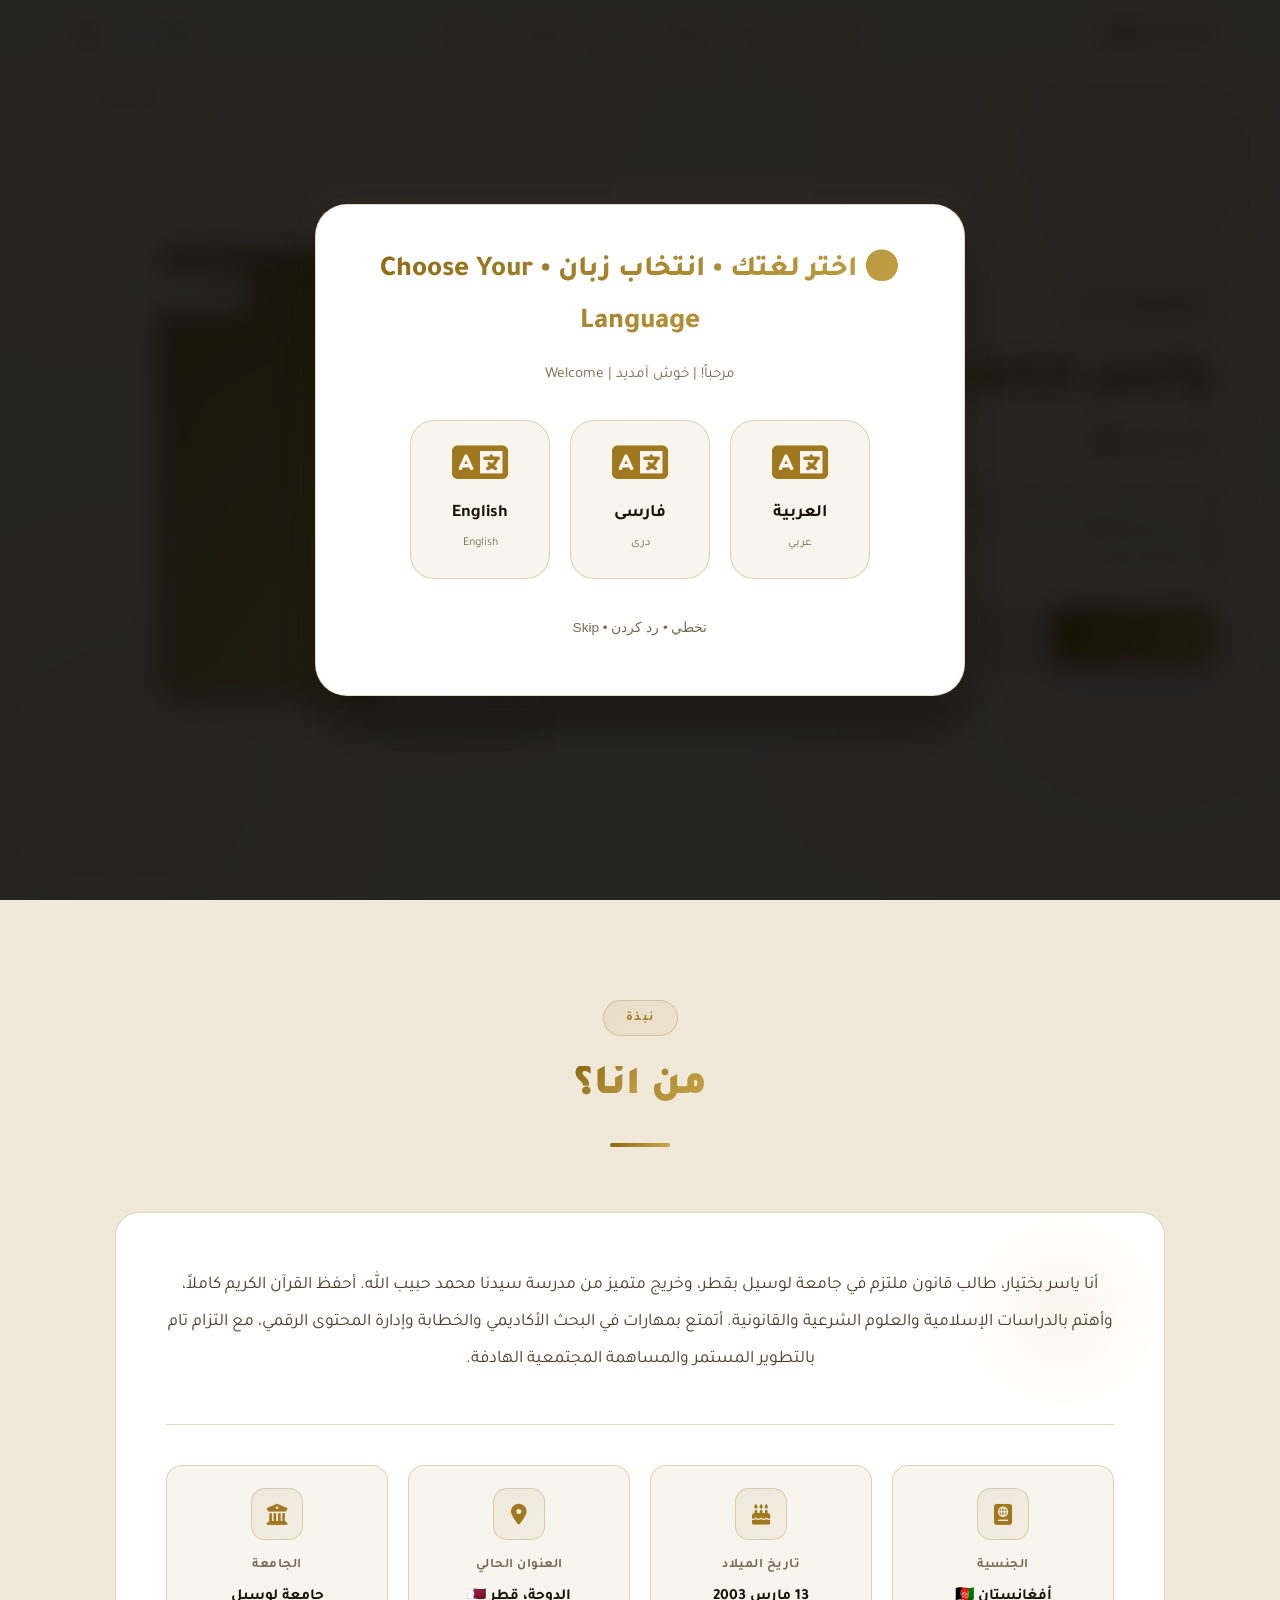
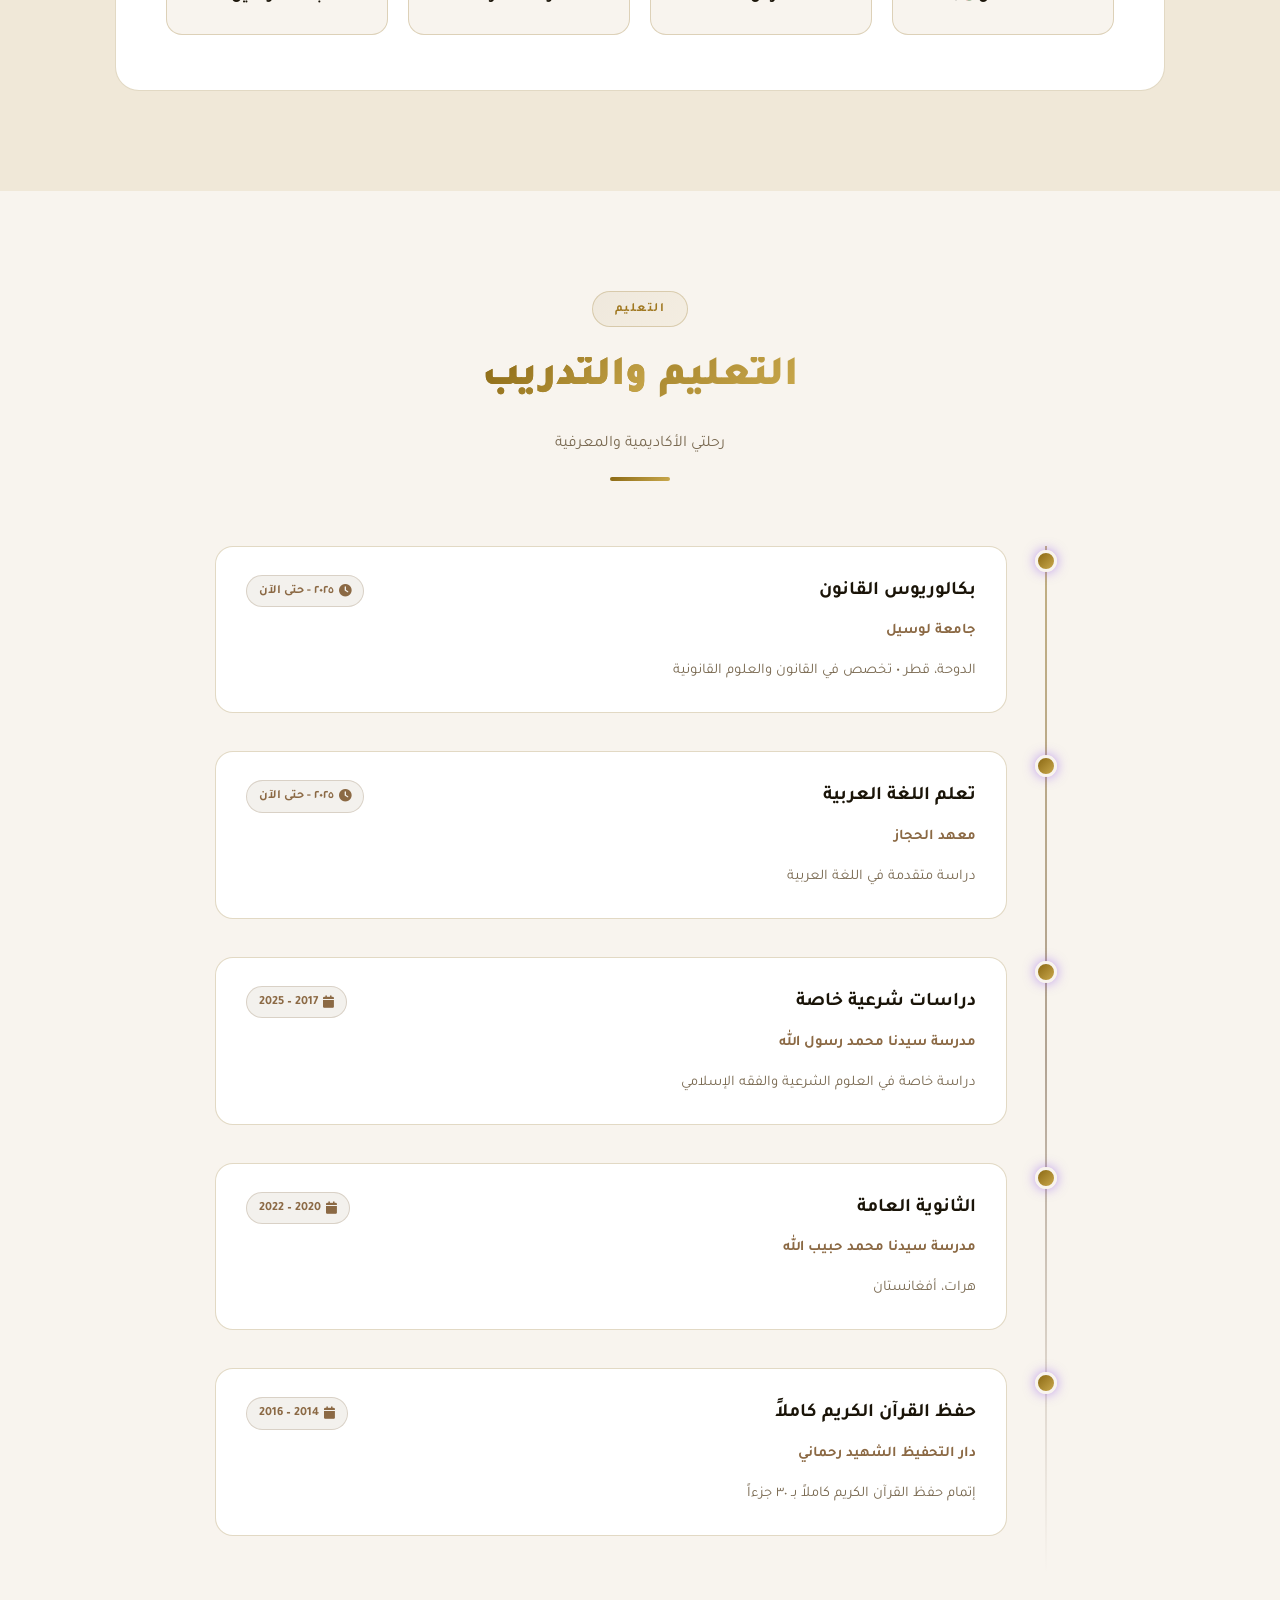
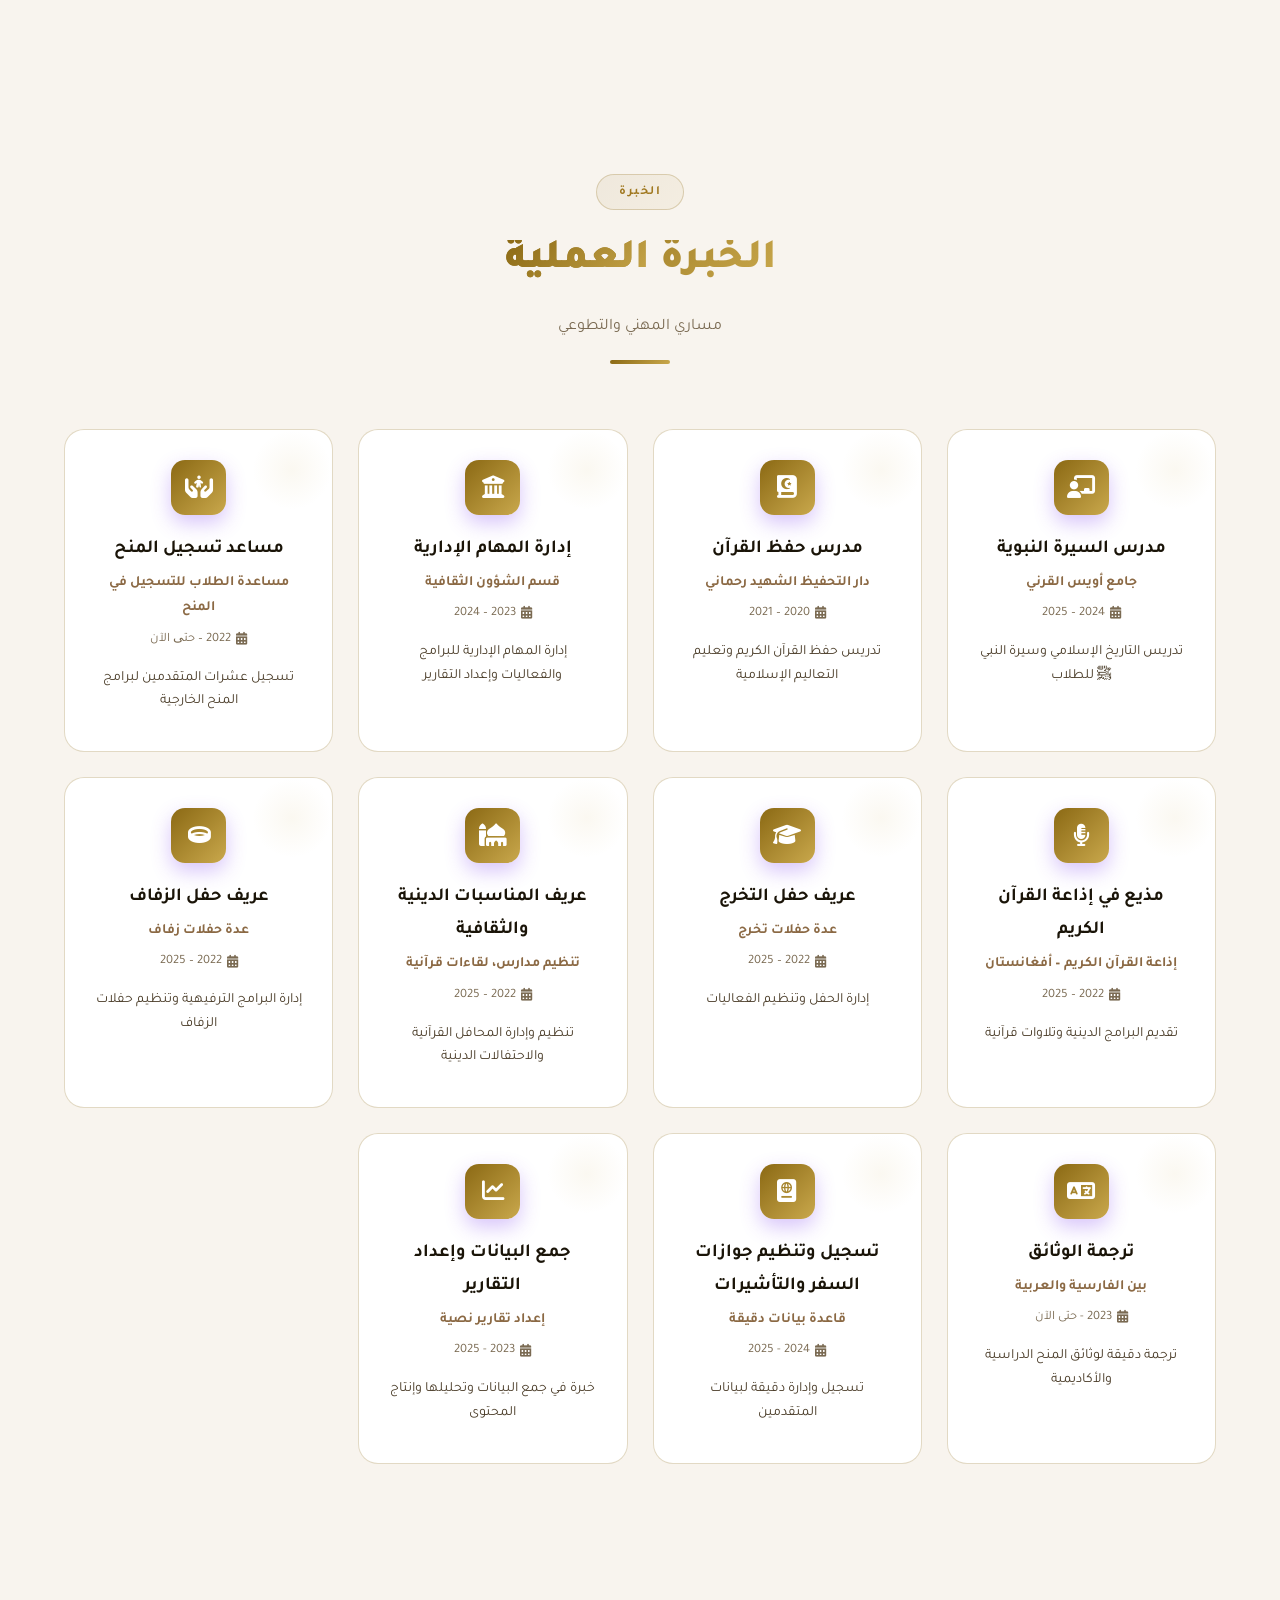
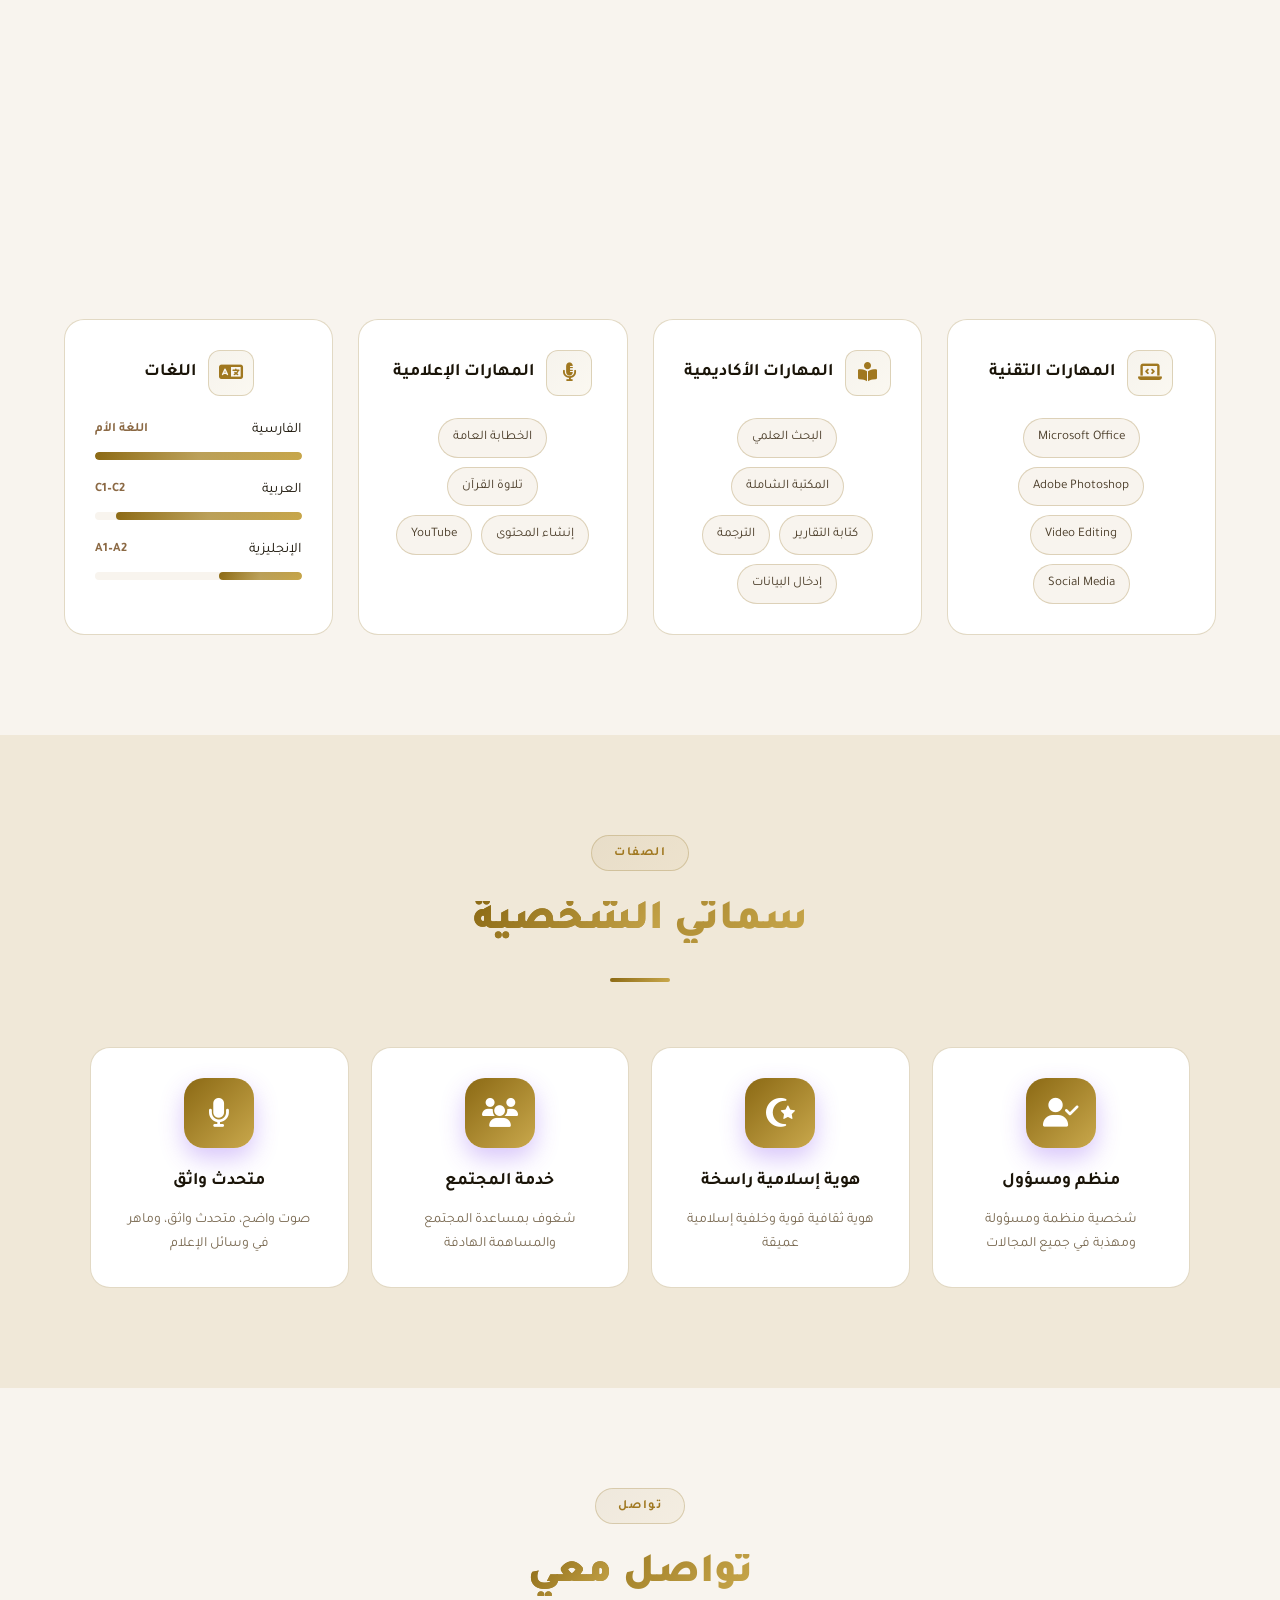
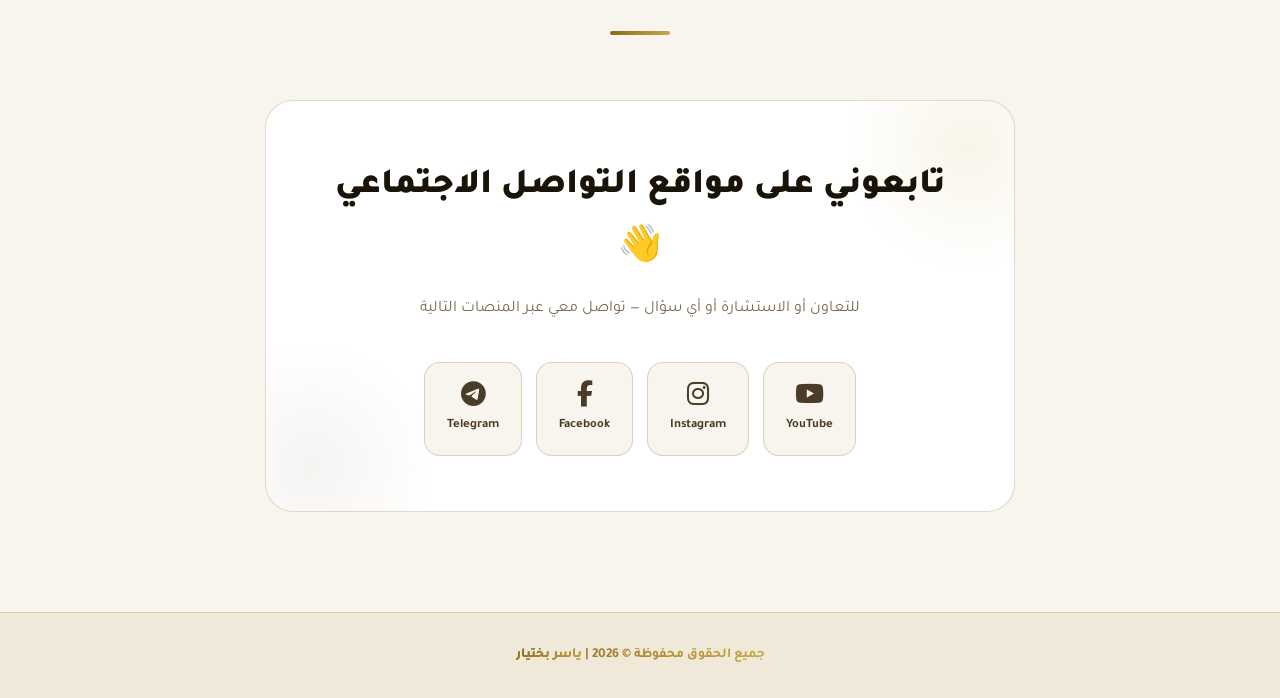
==== index.html @ bf5d2110 "Update index.html" ====
<!DOCTYPE html>
<html lang="ar" dir="rtl">
<head>
    <meta charset="UTF-8">
    <meta name="viewport" content="width=device-width, initial-scale=1.0">
    <title>Yaser Bakhtiar | یاسر بختیار</title>
    <meta name="description" content="ياسر بختيار - طالب قانون، حافظ قرآن، وباحث في الدراسات الإسلامية">
    <link href="https://cdn.jsdelivr.net/gh/rastikerdar/vazirmatn@v33.003/Vazirmatn-font-face.css" rel="stylesheet"/>
    <link href="https://fonts.googleapis.com/css2?family=Tajawal:wght@300;400;500;700;900&display=swap" rel="stylesheet">
    <link href="https://fonts.googleapis.com/css2?family=Inter:wght@300;400;500;600;700;800&display=swap" rel="stylesheet">
    <link rel="stylesheet" href="https://cdnjs.cloudflare.com/ajax/libs/font-awesome/6.4.0/css/all.min.css">
    <style>
        :root {
            --bg-primary: #0a0c0f;
            --bg-secondary: #0f1218;
            --bg-card: #141920;
            --bg-card-hover: #1c2330;
            --text-primary: #f0e8d8;
            --text-secondary: #b8a98c;
            --text-muted: #6b5e48;
            --accent: #c9a84c;
            --accent2: #8b7355;
            --accent-light: #e8c97a;
            --accent2-light: #d4b896;
            --accent-gradient: linear-gradient(135deg, #c9a84c 0%, #8b6914 50%, #c9a84c 100%);
            --accent-gradient-soft: linear-gradient(135deg, rgba(201,168,76,0.12) 0%, rgba(139,105,20,0.12) 100%);
            --border-color: rgba(201, 168, 76, 0.2);
            --border-color2: rgba(139, 115, 85, 0.18);
            --shadow-accent: 0 0 40px rgba(201, 168, 76, 0.15);
            --shadow-accent2: 0 0 40px rgba(139, 105, 20, 0.12);
            --header-bg: rgba(10, 12, 15, 0.95);
            --glow-gold: 0 0 80px rgba(201,168,76,0.08);
            --glow-warm: 0 0 80px rgba(139,115,85,0.06);
        }
        [data-theme="light"] {
            --bg-primary: #f8f4ee;
            --bg-secondary: #f0e8d8;
            --bg-card: #ffffff;
            --bg-card-hover: #faf6ef;
            --text-primary: #1a1408;
            --text-secondary: #4a3c28;
            --text-muted: #7a6a52;
            --accent: #8b6914;
            --accent2: #6b5238;
            --accent-light: #a07820;
            --accent2-light: #8b6944;
            --accent-gradient: linear-gradient(135deg, #8b6914 0%, #c9a84c 100%);
            --accent-gradient-soft: linear-gradient(135deg, rgba(139,105,20,0.08) 0%, rgba(201,168,76,0.08) 100%);
            --border-color: rgba(139, 105, 20, 0.25);
            --border-color2: rgba(107, 82, 56, 0.2);
            --shadow-accent: 0 0 40px rgba(139, 105, 20, 0.12);
            --shadow-accent2: 0 0 40px rgba(107, 82, 56, 0.1);
            --header-bg: rgba(248, 244, 238, 0.95);
            --glow-gold: 0 0 60px rgba(139,105,20,0.06);
            --glow-warm: 0 0 60px rgba(107,82,56,0.05);
        }
        *, *::before, *::after { margin: 0; padding: 0; box-sizing: border-box; }
        html { scroll-behavior: smooth; }
        body {
            font-family: 'Tajawal', 'Vazirmatn', 'Inter', sans-serif;
            background: var(--bg-primary);
            color: var(--text-primary);
            line-height: 1.8;
            overflow-x: hidden;
            min-height: 100vh;
            transition: background 0.4s, color 0.4s;
        }
        body[lang="fa"] { font-family: 'Vazirmatn', sans-serif; }
        body[lang="en"] { font-family: 'Inter', sans-serif; }
        a { text-decoration: none; color: inherit; transition: all 0.3s; }
        ul { list-style: none; }

        /* ---- MODAL (Language Selector) ---- */
        .lang-modal {
            position: fixed;
            top: 0;
            left: 0;
            width: 100%;
            height: 100%;
            background: rgba(0, 0, 0, 0.85);
            backdrop-filter: blur(12px);
            z-index: 10000;
            display: flex;
            align-items: center;
            justify-content: center;
            visibility: hidden;
            opacity: 0;
            transition: visibility 0.3s, opacity 0.3s;
        }
        .lang-modal.active {
            visibility: visible;
            opacity: 1;
        }
        .modal-container {
            background: var(--bg-card);
            border: 1px solid var(--border-color);
            border-radius: 32px;
            max-width: 650px;
            width: 90%;
            padding: 40px 30px 50px;
            text-align: center;
            position: relative;
            box-shadow: var(--shadow-accent), 0 25px 50px rgba(0,0,0,0.5);
            transform: scale(0.95);
            transition: transform 0.3s cubic-bezier(0.2, 0.9, 0.4, 1.1);
        }
        .lang-modal.active .modal-container {
            transform: scale(1);
        }
        .modal-container h2 {
            font-size: 1.8rem;
            font-weight: 800;
            margin-bottom: 12px;
            background: var(--accent-gradient);
            -webkit-background-clip: text;
            background-clip: text;
            -webkit-text-fill-color: transparent;
        }
        .modal-container p {
            color: var(--text-muted);
            font-size: 0.95rem;
            margin-bottom: 32px;
        }
        .lang-options-modal {
            display: flex;
            flex-wrap: wrap;
            justify-content: center;
            gap: 20px;
            margin-bottom: 32px;
        }
        .lang-option-card {
            background: var(--bg-primary);
            border: 1px solid var(--border-color);
            border-radius: 24px;
            padding: 20px 28px;
            cursor: pointer;
            transition: all 0.3s;
            text-align: center;
            min-width: 140px;
        }
        .lang-option-card:hover {
            border-color: var(--accent);
            background: rgba(201,168,76,0.08);
            transform: translateY(-5px);
            box-shadow: var(--shadow-accent);
        }
        .lang-option-card i {
            font-size: 2.8rem;
            display: block;
            margin-bottom: 12px;
            color: var(--accent-light);
        }
        .lang-option-card span {
            font-size: 1.1rem;
            font-weight: 700;
            color: var(--text-primary);
            display: block;
        }
        .lang-option-card small {
            font-size: 0.75rem;
            color: var(--text-muted);
        }
        .modal-skip {
            background: transparent;
            border: none;
            color: var(--text-muted);
            font-size: 0.85rem;
            cursor: pointer;
            padding: 8px 16px;
            transition: color 0.2s;
        }
        .modal-skip:hover {
            color: var(--accent-light);
        }

        /* ---- NOISE + MESH BACKGROUND ---- */
        .bg-mesh {
            position: fixed; inset: 0; z-index: -2; pointer-events: none;
            background:
                radial-gradient(ellipse 80% 60% at 10% 10%, rgba(201,168,76,0.1) 0%, transparent 60%),
                radial-gradient(ellipse 60% 50% at 90% 80%, rgba(139,115,85,0.08) 0%, transparent 60%),
                radial-gradient(ellipse 50% 40% at 50% 50%, rgba(201,168,76,0.04) 0%, transparent 70%);
        }
        .bg-grid {
            position: fixed; inset: 0; z-index: -1; pointer-events: none;
            background-image: linear-gradient(rgba(201,168,76,0.04) 1px, transparent 1px),
                              linear-gradient(90deg, rgba(201,168,76,0.04) 1px, transparent 1px);
            background-size: 50px 50px;
        }
        [data-theme="light"] .bg-grid {
            background-image: linear-gradient(rgba(201,168,76,0.05) 1px, transparent 1px),
                              linear-gradient(90deg, rgba(201,168,76,0.05) 1px, transparent 1px);
        }

        /* ---- SCROLL PROGRESS ---- */
        #scroll-progress {
            position: fixed; top: 0; left: 0; height: 3px; z-index: 9999;
            background: var(--accent-gradient); width: 0%;
            transition: width 0.1s linear;
            box-shadow: 0 0 10px rgba(201,168,76,0.5);
        }

        /* ---- HEADER ---- */
        header {
            position: fixed; top: 0; left: 0; width: 100%;
            padding: 0.9rem 5%;
            background: var(--header-bg);
            backdrop-filter: blur(24px) saturate(180%);
            border-bottom: 1px solid var(--border-color);
            z-index: 1000;
            display: flex; justify-content: space-between; align-items: center;
            transition: all 0.4s;
        }
        header.scrolled {
            padding: 0.6rem 5%;
            box-shadow: 0 4px 30px rgba(0,0,0,0.2);
        }
        .logo {
            font-size: 1.5rem; font-weight: 900;
            background: var(--accent-gradient);
            -webkit-background-clip: text; -webkit-text-fill-color: transparent; background-clip: text;
            letter-spacing: -0.5px;
        }
        nav ul { display: flex; gap: 5px; }
        nav ul li a {
            font-size: 0.9rem; font-weight: 500; color: var(--text-secondary);
            padding: 7px 14px; border-radius: 8px; position: relative;
            transition: all 0.3s;
        }
        nav ul li a:hover, nav ul li a.active {
            color: var(--accent-light); background: rgba(201,168,76,0.08);
        }
        .header-controls { display: flex; align-items: center; gap: 12px; }
        .lang-switcher { position: relative; }
        .lang-btn {
            background: var(--bg-card); border: 1px solid var(--border-color);
            color: var(--text-primary); padding: 8px 14px; border-radius: 10px;
            cursor: pointer; font-family: inherit; font-size: 0.82rem; font-weight: 700;
            display: flex; align-items: center; gap: 7px; transition: all 0.3s;
        }
        .lang-btn:hover { border-color: var(--accent); color: var(--accent-light); }
        .lang-dropdown {
            position: absolute; top: calc(100% + 8px); right: 0;
            background: var(--bg-card); border: 1px solid var(--border-color);
            border-radius: 14px; padding: 8px; min-width: 140px;
            opacity: 0; visibility: hidden; transform: translateY(-8px);
            transition: all 0.25s; box-shadow: 0 15px 50px rgba(0,0,0,0.35), var(--shadow-accent);
        }
        .lang-dropdown.active { opacity: 1; visibility: visible; transform: translateY(0); }
        .lang-option {
            display: flex; align-items: center; gap: 10px;
            padding: 10px 14px; border-radius: 10px; cursor: pointer;
            transition: all 0.2s; color: var(--text-secondary); font-size: 0.9rem;
        }
        .lang-option:hover { background: rgba(201,168,76,0.1); color: var(--accent-light); }
        .lang-option.active {
            background: linear-gradient(135deg, rgba(201,168,76,0.15), rgba(139,115,85,0.12));
            color: var(--accent-light);
        }
        .ctrl-btn {
            width: 42px; height: 42px;
            background: var(--bg-card); border: 1px solid var(--border-color);
            border-radius: 10px; display: flex; align-items: center; justify-content: center;
            cursor: pointer; color: var(--accent2); font-size: 1.15rem; transition: all 0.3s;
        }
        .ctrl-btn:hover { border-color: var(--accent2); box-shadow: var(--shadow-accent2); transform: rotate(15deg); }
        .mobile-menu-btn { display: none; }

        /* ---- HERO ---- */
        .hero {
            min-height: 100vh;
            display: flex; align-items: center; justify-content: center;
            padding: 130px 5% 80px; position: relative; overflow: hidden;
        }
        .hero-orb {
            position: absolute; border-radius: 50%; filter: blur(80px); pointer-events: none; z-index: 0;
        }
        .hero-orb-1 { width: 500px; height: 500px; background: rgba(201,168,76,0.1); top: -100px; right: -100px; }
        .hero-orb-2 { width: 400px; height: 400px; background: rgba(139,115,85,0.07); bottom: -80px; left: -80px; }
        .hero-container { max-width: 1350px; width: 100%; position: relative; z-index: 1; }
        .hero-content {
            display: flex; flex-direction: column-reverse;
            align-items: center; gap: 60px; width: 100%;
        }
        .hero-text { flex: 1; }
        [dir="rtl"] .hero-text { text-align: right; }
        [dir="ltr"] .hero-text { text-align: left; }
        .hero-badge {
            display: inline-flex; align-items: center; gap: 8px;
            padding: 7px 18px;
            background: linear-gradient(135deg, rgba(201,168,76,0.12), rgba(139,115,85,0.1));
            border: 1px solid var(--border-color); border-radius: 50px;
            color: var(--accent-light); font-size: 0.82rem; font-weight: 700;
            margin-bottom: 22px; letter-spacing: 0.5px;
        }
        .hero-badge::before {
            content: ''; width: 7px; height: 7px; border-radius: 50%;
            background: var(--accent-light);
            box-shadow: 0 0 8px var(--accent-light);
            animation: pulse-dot 2s infinite;
        }
        @keyframes pulse-dot {
            0%, 100% { opacity: 1; transform: scale(1); }
            50% { opacity: 0.5; transform: scale(0.7); }
        }
        .hero-text h1 {
            font-size: 3.4rem; font-weight: 900; line-height: 1.15;
            margin-bottom: 18px;
            background: linear-gradient(135deg, var(--text-primary) 0%, var(--accent-light) 60%, var(--accent2-light) 100%);
            -webkit-background-clip: text; -webkit-text-fill-color: transparent; background-clip: text;
        }
        .hero-subtitle {
            font-size: 1.15rem; color: var(--text-secondary);
            margin-bottom: 22px; font-weight: 400;
        }
        .typing-wrapper {
            display: inline-block; color: var(--accent2-light); font-weight: 700;
        }
        .typing-cursor {
            display: inline-block; width: 2px; height: 1.1em;
            background: var(--accent2-light); margin-inline-start: 2px;
            vertical-align: text-bottom; animation: blink 0.8s infinite;
        }
        @keyframes blink { 0%,100%{opacity:1} 50%{opacity:0} }
        .hero-desc {
            font-size: 1.02rem; color: var(--text-muted); line-height: 1.9;
            margin-bottom: 32px; max-width: 580px;
        }
        [dir="rtl"] .hero-desc { padding-right: 18px; border-right: 3px solid var(--accent); }
        [dir="ltr"] .hero-desc { padding-left: 18px; border-left: 3px solid var(--accent); }
        .hero-buttons { display: flex; gap: 14px; flex-wrap: wrap; }
        .btn-primary {
            padding: 13px 32px;
            background: var(--accent-gradient);
            color: #fff; border-radius: 12px; font-weight: 700; font-size: 0.92rem;
            box-shadow: 0 8px 25px rgba(124,58,237,0.35);
            transition: all 0.3s; display: inline-flex; align-items: center; gap: 9px; border: none;
            cursor: pointer;
        }
        .btn-primary:hover { transform: translateY(-3px); box-shadow: 0 14px 35px rgba(124,58,237,0.5); }
        .btn-secondary {
            padding: 13px 32px; background: transparent;
            color: var(--accent-light); border: 2px solid var(--accent);
            border-radius: 12px; font-weight: 700; font-size: 0.92rem;
            transition: all 0.3s; display: inline-flex; align-items: center; gap: 9px;
        }
        .btn-secondary:hover {
            background: rgba(201,168,76,0.12); transform: translateY(-3px);
            box-shadow: var(--shadow-accent);
        }

        /* HERO IMAGE */
        .hero-image { flex: 1; display: flex; justify-content: center; position: relative; z-index: 1; }
        .image-frame {
            position: relative; width: 360px; height: 450px;
        }
        .image-frame::before {
            content: '';
            position: absolute; inset: -2px;
            border-radius: 24px;
            background: var(--accent-gradient);
            z-index: 0; opacity: 0.7;
            filter: blur(2px);
        }
        .image-frame::after {
            content: '';
            position: absolute; top: 15px; left: 15px; right: -15px; bottom: -15px;
            border: 2px solid var(--accent2); border-radius: 24px; z-index: 0;
            opacity: 0.4;
        }
        .image-frame img {
            width: 100%; height: 100%; object-fit: cover;
            border-radius: 22px; position: relative; z-index: 1;
            box-shadow: 0 30px 70px rgba(0,0,0,0.5), var(--shadow-accent);
        }
        .image-badge {
            position: absolute; bottom: -20px; right: -20px; z-index: 2;
            background: var(--bg-card); border: 1px solid var(--border-color);
            border-radius: 16px; padding: 14px 18px;
            display: flex; align-items: center; gap: 10px;
            box-shadow: 0 10px 30px rgba(0,0,0,0.3);
            backdrop-filter: blur(10px);
        }
        .image-badge i { font-size: 1.5rem; color: var(--accent-light); }
        .image-badge .badge-text { font-size: 0.78rem; color: var(--text-secondary); }
        .image-badge .badge-text strong { display: block; color: var(--text-primary); font-size: 0.92rem; }
        .floating-tag {
            position: absolute; z-index: 2;
            background: var(--bg-card); border: 1px solid var(--border-color2);
            border-radius: 50px; padding: 8px 16px;
            font-size: 0.8rem; font-weight: 700; color: var(--accent2-light);
            box-shadow: 0 5px 20px rgba(139,115,85,0.15);
            white-space: nowrap;
        }
        .floating-tag.tag1 { top: 20px; left: -40px; animation: float1 3s ease-in-out infinite; }
        .floating-tag.tag2 { top: 120px; right: -50px; animation: float2 3.5s ease-in-out infinite; }
        @keyframes float1 { 0%,100%{transform:translateY(0)} 50%{transform:translateY(-12px)} }
        @keyframes float2 { 0%,100%{transform:translateY(0)} 50%{transform:translateY(10px)} }

        /* ---- SECTIONS ---- */
        section { padding: 100px 5%; }
        .section-header { text-align: center; margin-bottom: 65px; }
        .section-label {
            display: inline-block; padding: 6px 22px;
            background: var(--accent-gradient-soft);
            border: 1px solid var(--border-color); border-radius: 50px;
            color: var(--accent-light); font-size: 0.78rem; font-weight: 700;
            margin-bottom: 14px; letter-spacing: 1.5px; text-transform: uppercase;
        }
        .section-header h2 {
            font-size: 2.6rem; font-weight: 900; color: var(--text-primary); margin-bottom: 14px;
        }
        .section-header h2 span {
            background: var(--accent-gradient);
            -webkit-background-clip: text; -webkit-text-fill-color: transparent; background-clip: text;
        }
        .section-header p { font-size: 1rem; color: var(--text-muted); max-width: 550px; margin: 0 auto; }
        .section-divider {
            width: 60px; height: 4px; border-radius: 2px;
            background: var(--accent-gradient); margin: 18px auto 0;
        }

        /* ---- ABOUT ---- */
        .about { background: var(--bg-secondary); }
        .about-inner {
            max-width: 1050px; margin: 0 auto;
            background: var(--bg-card);
            border: 1px solid var(--border-color); border-radius: 24px;
            padding: 55px 50px;
            position: relative; overflow: hidden;
        }
        .about-inner::before {
            content: ''; position: absolute; top: 0; right: 0;
            width: 200px; height: 200px;
            background: radial-gradient(circle, rgba(201,168,76,0.1) 0%, transparent 70%);
            border-radius: 50%;
        }
        .about-text {
            font-size: 1.1rem; color: var(--text-secondary);
            line-height: 2.1; text-align: center; position: relative; z-index: 1;
        }
        .info-grid {
            display: grid; grid-template-columns: repeat(auto-fit, minmax(180px, 1fr));
            gap: 20px; margin-top: 45px; padding-top: 40px;
            border-top: 1px solid var(--border-color); position: relative; z-index: 1;
        }
        .info-item {
            text-align: center; padding: 22px 15px;
            background: var(--bg-primary); border-radius: 16px;
            border: 1px solid var(--border-color);
            transition: all 0.3s;
        }
        .info-item:hover {
            border-color: var(--accent); transform: translateY(-4px);
            box-shadow: var(--shadow-accent);
        }
        .info-icon-wrap {
            width: 52px; height: 52px; border-radius: 14px;
            background: var(--accent-gradient-soft); border: 1px solid var(--border-color);
            display: flex; align-items: center; justify-content: center;
            margin: 0 auto 14px;
        }
        .info-icon-wrap i { font-size: 1.3rem; color: var(--accent-light); }
        .info-item h4 { font-size: 0.82rem; color: var(--text-muted); margin-bottom: 6px; text-transform: uppercase; letter-spacing: 0.5px; }
        .info-item p { font-size: 0.97rem; color: var(--text-primary); font-weight: 600; }

        /* ---- TIMELINE (EDUCATION) ---- */
        .education { background: var(--bg-primary); }
        .timeline { max-width: 850px; margin: 0 auto; position: relative; }
        .timeline::before {
            content: ''; position: absolute;
            top: 0; right: 18px; width: 2px; height: 100%;
            background: linear-gradient(to bottom, var(--accent), var(--accent2), transparent);
            opacity: 0.5;
        }
        [dir="ltr"] .timeline::before { right: auto; left: 18px; }
        .timeline-item {
            position: relative; padding-right: 58px; padding-bottom: 38px;
        }
        [dir="ltr"] .timeline-item { padding-right: 0; padding-left: 58px; }
        .timeline-dot {
            position: absolute; top: 4px; right: 8px;
            width: 22px; height: 22px;
            background: var(--accent-gradient); border-radius: 50%;
            border: 3px solid var(--bg-primary);
            box-shadow: 0 0 12px rgba(124,58,237,0.5);
            z-index: 1;
        }
        [dir="ltr"] .timeline-dot { right: auto; left: 8px; }
        .timeline-card {
            background: var(--bg-card); border: 1px solid var(--border-color);
            border-radius: 18px; padding: 28px 30px;
            transition: all 0.35s;
        }
        .timeline-card:hover {
            border-color: var(--accent); box-shadow: var(--shadow-accent);
            transform: translateX(-6px);
        }
        [dir="ltr"] .timeline-card:hover { transform: translateX(6px); }
        .timeline-card-head { display: flex; align-items: flex-start; justify-content: space-between; gap: 15px; flex-wrap: wrap; }
        .timeline-card h3 { font-size: 1.2rem; color: var(--text-primary); margin-bottom: 5px; }
        .timeline-card .institution {
            color: var(--accent2-light); font-weight: 600; font-size: 0.92rem; margin-bottom: 5px;
        }
        .period-badge {
            display: inline-flex; align-items: center; gap: 5px;
            padding: 4px 12px; border-radius: 20px;
            background: rgba(139,115,85,0.1); border: 1px solid rgba(139,115,85,0.25);
            color: var(--accent2-light); font-size: 0.78rem; font-weight: 600; white-space: nowrap;
        }
        .timeline-card p { font-size: 0.92rem; color: var(--text-muted); line-height: 1.7; margin-top: 10px; }

        /* ---- EXPERIENCE (11 cards, grid) ---- */
        .exp-grid {
            display: grid;
            grid-template-columns: repeat(4, 1fr);
            gap: 25px;
            max-width: 1200px;
            margin: 0 auto;
        }
        .exp-card {
            background: var(--bg-card);
            border: 1px solid var(--border-color);
            border-radius: 20px;
            padding: 30px;
            transition: all 0.4s;
            position: relative;
            overflow: hidden;
            text-align: center;
        }
        .exp-card::before {
            content: '';
            position: absolute;
            top: 0;
            right: 0;
            width: 80px;
            height: 80px;
            background: radial-gradient(circle, rgba(201,168,76,0.08) 0%, transparent 70%);
            border-radius: 50%;
        }
        .exp-card:hover {
            border-color: var(--accent);
            box-shadow: var(--shadow-accent);
            transform: translateY(-8px);
        }
        .exp-icon {
            width: 55px;
            height: 55px;
            border-radius: 14px;
            background: var(--accent-gradient);
            display: flex;
            align-items: center;
            justify-content: center;
            margin: 0 auto 18px;
            box-shadow: 0 8px 20px rgba(124,58,237,0.3);
        }
        .exp-icon i {
            font-size: 1.4rem;
            color: #fff;
        }
        .exp-card h3 {
            font-size: 1.15rem;
            color: var(--text-primary);
            margin-bottom: 5px;
        }
        .exp-company {
            color: var(--accent2-light);
            font-weight: 700;
            font-size: 0.88rem;
            margin-bottom: 5px;
        }
        .exp-period {
            display: inline-flex;
            align-items: center;
            gap: 5px;
            color: var(--text-muted);
            font-size: 0.8rem;
            margin-bottom: 16px;
        }
        .exp-card ul {
            list-style: none;
            padding: 0;
            margin: 0;
        }
        .exp-card ul li {
            font-size: 0.88rem;
            color: var(--text-secondary);
            margin-bottom: 8px;
            line-height: 1.65;
            text-align: center;
        }
        .exp-card ul li::before {
            display: none;
        }

        /* ---- SKILLS (4 cards grid) ---- */
        .skills-grid {
            display: grid;
            grid-template-columns: repeat(4, 1fr);
            gap: 25px;
            max-width: 1200px;
            margin: 0 auto;
        }
        .skill-card {
            background: var(--bg-card);
            border: 1px solid var(--border-color);
            border-radius: 20px;
            padding: 30px;
            transition: all 0.3s;
            text-align: center;
        }
        .skill-card:hover {
            border-color: var(--accent2);
            box-shadow: var(--shadow-accent2);
        }
        .skill-card-head {
            display: flex;
            align-items: center;
            justify-content: center;
            gap: 12px;
            margin-bottom: 22px;
        }
        .skill-icon {
            width: 46px;
            height: 46px;
            border-radius: 12px;
            background: var(--accent-gradient-soft);
            border: 1px solid var(--border-color);
            display: flex;
            align-items: center;
            justify-content: center;
        }
        .skill-icon i {
            font-size: 1.2rem;
            color: var(--accent-light);
        }
        .skill-card h3 {
            font-size: 1.1rem;
            color: var(--text-primary);
            font-weight: 700;
        }
        .tags-wrap {
            display: flex;
            flex-wrap: wrap;
            gap: 9px;
            justify-content: center;
        }
        .skill-tag {
            padding: 7px 14px;
            background: var(--bg-primary);
            border: 1px solid var(--border-color);
            border-radius: 50px;
            font-size: 0.82rem;
            color: var(--text-secondary);
            transition: all 0.3s;
            cursor: default;
        }
        .skill-tag:hover {
            border-color: var(--accent);
            color: var(--accent-light);
            background: rgba(201,168,76,0.08);
            transform: translateY(-2px);
        }
        .lang-bar {
            margin-bottom: 18px;
            text-align: center;
        }
        .lang-bar-top {
            display: flex;
            justify-content: space-between;
            margin-bottom: 8px;
            font-size: 0.9rem;
            color: var(--text-primary);
        }
        .lang-bar-top .lang-level {
            color: var(--accent2-light);
            font-size: 0.8rem;
            font-weight: 600;
        }
        .progress-track {
            height: 8px;
            background: var(--bg-primary);
            border-radius: 4px;
            overflow: hidden;
        }
        .progress-fill {
            height: 100%;
            border-radius: 4px;
            background: var(--accent-gradient);
            transition: width 1.2s cubic-bezier(0.4, 0, 0.2, 1);
            position: relative;
            overflow: hidden;
        }
        .progress-fill::after {
            content: '';
            position: absolute;
            inset: 0;
            background: linear-gradient(90deg, transparent, rgba(255,255,255,0.2), transparent);
            animation: shimmer 2s infinite;
        }
        @keyframes shimmer {
            0% { transform: translateX(-100%); }
            100% { transform: translateX(100%); }
        }

        /* ---- TRAITS ---- */
        .traits { background: var(--bg-secondary); }
        .traits-grid {
            display: grid; grid-template-columns: repeat(auto-fit, minmax(240px, 1fr));
            gap: 22px; max-width: 1100px; margin: 0 auto;
        }
        .trait-card {
            background: var(--bg-card); border: 1px solid var(--border-color);
            border-radius: 20px; padding: 30px; text-align: center; transition: all 0.35s;
            position: relative; overflow: hidden;
        }
        .trait-card::after {
            content: ''; position: absolute; bottom: 0; left: 0; right: 0;
            height: 3px; background: var(--accent-gradient);
            transform: scaleX(0); transition: transform 0.3s; transform-origin: right;
        }
        .trait-card:hover { border-color: var(--accent); box-shadow: var(--shadow-accent); transform: translateY(-6px); }
        .trait-card:hover::after { transform: scaleX(1); transform-origin: left; }
        .trait-icon-wrap {
            width: 70px; height: 70px; border-radius: 20px;
            background: var(--accent-gradient); margin: 0 auto 18px;
            display: flex; align-items: center; justify-content: center;
            box-shadow: 0 10px 25px rgba(124,58,237,0.3);
        }
        .trait-icon-wrap i { font-size: 1.8rem; color: #fff; }
        .trait-card h4 { font-size: 1.1rem; color: var(--text-primary); margin-bottom: 10px; font-weight: 700; }
        .trait-card p { font-size: 0.88rem; color: var(--text-muted); line-height: 1.75; }

        /* ---- CONTACT ---- */
        .contact { background: var(--bg-primary); }
        .contact-wrap {
            max-width: 750px; margin: 0 auto;
            background: var(--bg-card); border: 1px solid var(--border-color);
            border-radius: 28px; padding: 55px 45px; text-align: center;
            position: relative; overflow: hidden;
        }
        .contact-wrap::before {
            content: ''; position: absolute; top: -80px; right: -80px;
            width: 250px; height: 250px;
            background: radial-gradient(circle, rgba(201,168,76,0.12) 0%, transparent 70%);
        }
        .contact-wrap::after {
            content: ''; position: absolute; bottom: -80px; left: -80px;
            width: 250px; height: 250px;
            background: radial-gradient(circle, rgba(139,115,85,0.08) 0%, transparent 70%);
        }
        .contact-wrap h2 {
            font-size: 2.2rem; font-weight: 900; color: var(--text-primary); margin-bottom: 12px;
            position: relative; z-index: 1;
        }
        .contact-wrap > p {
            font-size: 1rem; color: var(--text-muted); margin-bottom: 38px;
            position: relative; z-index: 1;
        }
        .social-grid { display: flex; justify-content: center; gap: 14px; flex-wrap: wrap; position: relative; z-index: 1; }
        .social-btn {
            display: flex; flex-direction: column; align-items: center; gap: 8px;
            padding: 18px 22px; border-radius: 16px;
            background: var(--bg-primary); border: 1px solid var(--border-color);
            color: var(--text-secondary); font-size: 0.8rem; font-weight: 600;
            transition: all 0.35s; position: relative; overflow: hidden;
            min-width: 85px;
        }
        .social-btn i { font-size: 1.6rem; }
        .social-btn::before {
            content: ''; position: absolute; inset: 0;
            background: var(--accent-gradient); opacity: 0; transition: opacity 0.35s;
        }
        .social-btn:hover { transform: translateY(-6px); box-shadow: var(--shadow-accent); color: #fff; }
        .social-btn:hover::before { opacity: 1; }
        .social-btn i, .social-btn span { position: relative; z-index: 1; }
        .social-btn:hover i, .social-btn:hover span { color: #fff; }

        /* ---- FOOTER ---- */
        footer {
            background: var(--bg-secondary); border-top: 1px solid var(--border-color);
            padding: 30px 5%; text-align: center;
        }
        footer p { color: var(--text-muted); font-size: 0.85rem; }
        footer span { background: var(--accent-gradient); -webkit-background-clip: text; -webkit-text-fill-color: transparent; background-clip: text; font-weight: 700; }

        /* ---- BACK TO TOP ---- */
        #back-top {
            position: fixed; bottom: 30px; left: 30px; z-index: 999;
            width: 46px; height: 46px; border-radius: 12px;
            background: var(--accent-gradient); color: #fff; font-size: 1.1rem;
            display: flex; align-items: center; justify-content: center;
            cursor: pointer; box-shadow: 0 5px 20px rgba(124,58,237,0.4);
            opacity: 0; visibility: hidden; transform: translateY(15px);
            transition: all 0.35s; border: none;
        }
        #back-top.visible { opacity: 1; visibility: visible; transform: translateY(0); }
        #back-top:hover { transform: translateY(-4px); box-shadow: 0 10px 30px rgba(124,58,237,0.5); }

        /* ---- MOBILE NAV ---- */
        .mobile-nav {
            position: fixed; top: 68px; left: 0; width: 100%;
            background: var(--bg-card);
            border-bottom: 1px solid var(--border-color);
            padding: 18px 5%;
            transform: translateY(-110%); opacity: 0; visibility: hidden;
            transition: all 0.35s cubic-bezier(0.4,0,0.2,1); z-index: 999;
            box-shadow: 0 20px 50px rgba(0,0,0,0.3);
        }
        .mobile-nav.active { transform: translateY(0); opacity: 1; visibility: visible; }
        .mobile-nav ul { display: flex; flex-direction: column; gap: 5px; }
        .mobile-nav ul li a {
            display: flex; align-items: center; gap: 10px;
            padding: 12px 16px; border-radius: 12px;
            color: var(--text-secondary); font-weight: 600; transition: all 0.2s;
        }
        .mobile-nav ul li a:hover { background: rgba(201,168,76,0.08); color: var(--accent-light); }

        /* ---- ANIMATIONS ---- */
        .reveal { opacity: 0; transform: translateY(30px); transition: all 0.7s cubic-bezier(0.4,0,0.2,1); }
        .reveal.visible { opacity: 1; transform: translateY(0); }
        .reveal-left { opacity: 0; transform: translateX(-30px); transition: all 0.7s cubic-bezier(0.4,0,0.2,1); }
        .reveal-left.visible { opacity: 1; transform: translateX(0); }
        .reveal-right { opacity: 0; transform: translateX(30px); transition: all 0.7s cubic-bezier(0.4,0,0.2,1); }
        .reveal-right.visible { opacity: 1; transform: translateX(0); }
        .delay-1 { transition-delay: 0.1s; }
        .delay-2 { transition-delay: 0.2s; }
        .delay-3 { transition-delay: 0.3s; }
        .delay-4 { transition-delay: 0.4s; }
        .delay-5 { transition-delay: 0.5s; }
        .delay-6 { transition-delay: 0.6s; }
        .delay-7 { transition-delay: 0.7s; }
        .delay-8 { transition-delay: 0.8s; }
        .delay-9 { transition-delay: 0.9s; }
        .delay-10 { transition-delay: 1s; }

        /* ---- SCROLLBAR ---- */
        ::-webkit-scrollbar { width: 8px; }
        ::-webkit-scrollbar-track { background: var(--bg-primary); }
        ::-webkit-scrollbar-thumb { background: var(--accent); border-radius: 4px; }
        ::-webkit-scrollbar-thumb:hover { background: var(--accent-light); }

        /* ---- LANG VISIBILITY ---- */
        .lang-ar, .lang-fa, .lang-en { display: none; }
        body[lang="ar"] .lang-ar { display: block; }
        body[lang="fa"] .lang-fa { display: block; }
        body[lang="en"] .lang-en { display: block; }
        span.lang-ar, span.lang-fa, span.lang-en { display: none; }
        body[lang="ar"] span.lang-ar { display: inline; }
        body[lang="fa"] span.lang-fa { display: inline; }
        body[lang="en"] span.lang-en { display: inline; }

        /* ---- RESPONSIVE ---- */
        @media (min-width: 992px) {
            .hero-content { flex-direction: row; justify-content: space-between; align-items: center; }
        }
        @media (max-width: 991px) {
            nav { display: none; }
            .mobile-menu-btn { display: flex; }
            .hero-text h1 { font-size: 2.5rem; }
            .image-frame { width: 300px; height: 380px; }
            .floating-tag { display: none; }
            .exp-grid, .skills-grid {
                grid-template-columns: repeat(2, 1fr);
            }
        }
        @media (max-width: 768px) {
            header { padding: 0.7rem 4%; }
            .hero { padding: 110px 4% 60px; }
            .hero-text h1 { font-size: 2rem; }
            .hero-buttons { flex-direction: column; }
            .btn-primary, .btn-secondary { width: 100%; justify-content: center; }
            section { padding: 80px 4%; }
            .about-inner { padding: 30px 22px; }
            .contact-wrap { padding: 40px 25px; }
            .section-header h2 { font-size: 2rem; }
            #back-top { bottom: 20px; left: 20px; }
            [dir="ltr"] #back-top { left: auto; right: 20px; }
            .lang-options-modal .lang-option-card { padding: 15px 20px; min-width: 110px; }
            .modal-container { padding: 30px 20px 40px; }
        }
        @media (max-width: 576px) {
            .exp-grid, .skills-grid {
                grid-template-columns: 1fr;
            }
        }

        /* ---- QURAN VERSE STYLE ---- */
        .quran-verse-block {
            font-family: 'Tajawal', serif;
            font-size: 1.1rem;
            color: var(--accent-light);
            border-inline-start: 3px solid var(--accent);
            padding: 10px 18px;
            margin: 16px 0 28px;
            background: rgba(201,168,76,0.05);
            border-radius: 0 8px 8px 0;
            font-style: italic;
            opacity: 0.85;
        }
    </style>
</head>
<body dir="rtl" lang="ar" data-theme="light">

<!-- LANGUAGE MODAL (First Visit) -->
<div id="langModal" class="lang-modal">
    <div class="modal-container">
        <h2>🌍 اختر لغتك • انتخاب زبان • Choose Your Language</h2>
        <p>مرحباً! | خوش آمديد | Welcome</p>
        <div class="lang-options-modal">
            <div class="lang-option-card" data-lang="ar">
                <i class="fas fa-language"></i>
                <span>العربية</span>
                <small>عربي</small>
            </div>
            <div class="lang-option-card" data-lang="fa">
                <i class="fas fa-language"></i>
                <span>فارسى</span>
                <small>درى</small>
            </div>
            <div class="lang-option-card" data-lang="en">
                <i class="fas fa-language"></i>
                <span>English</span>
                <small>English</small>
            </div>
        </div>
        <button class="modal-skip" id="modalSkipBtn">تخطي • رد کردن • Skip</button>
    </div>
</div>

<div id="scroll-progress"></div>
<div class="bg-mesh"></div>
<div class="bg-grid"></div>

<!-- HEADER -->
<header id="main-header">
    <div class="logo">
        <span class="lang-ar">ياسر بختيار</span>
        <span class="lang-fa">یاسر بختیار</span>
        <span class="lang-en">Yaser Bakhtiar</span>
    </div>
    <nav>
        <ul>
            <li><a href="#home"><span class="lang-ar">الرئيسية</span><span class="lang-fa">خانه</span><span class="lang-en">Home</span></a></li>
            <li><a href="#about"><span class="lang-ar">من أنا</span><span class="lang-fa">درباره</span><span class="lang-en">About</span></a></li>
            <li><a href="#education"><span class="lang-ar">التعليم</span><span class="lang-fa">تحصیلات</span><span class="lang-en">Education</span></a></li>
            <li><a href="#experience"><span class="lang-ar">الخبرة</span><span class="lang-fa">سوابق</span><span class="lang-en">Experience</span></a></li>
            <li><a href="#skills"><span class="lang-ar">المهارات</span><span class="lang-fa">مهارت‌ها</span><span class="lang-en">Skills</span></a></li>
            <li><a href="#contact"><span class="lang-ar">تواصل</span><span class="lang-fa">تماس</span><span class="lang-en">Contact</span></a></li>
        </ul>
    </nav>
    <div class="header-controls">
        <div class="lang-switcher">
            <button class="lang-btn" id="langBtn">
                <i class="fas fa-globe"></i>
                <span id="currentLang">AR</span>
                <i class="fas fa-chevron-down" style="font-size:0.7rem;opacity:0.6"></i>
            </button>
            <div class="lang-dropdown" id="langDropdown">
                <div class="lang-option active" data-lang-code="ar">🇶🇦 <span>العربية</span></div>
                <div class="lang-option" data-lang-code="fa">🇦🇫 <span>فارسى</span></div>
                <div class="lang-option" data-lang-code="en">🇬🇧 <span>English</span></div>
            </div>
        </div>
        <button class="ctrl-btn" id="themeToggle" title="Toggle Theme"><i class="fas fa-moon"></i></button>
        <button class="ctrl-btn mobile-menu-btn" id="mobileMenuBtn"><i class="fas fa-bars"></i></button>
    </div>
</header>

<!-- MOBILE NAV -->
<div class="mobile-nav" id="mobileNav">
    <ul>
        <li><a href="#home"><i class="fas fa-home" style="color:var(--accent-light);width:18px"></i><span class="lang-ar">الرئيسية</span><span class="lang-fa">خانه</span><span class="lang-en">Home</span></a></li>
        <li><a href="#about"><i class="fas fa-user" style="color:var(--accent-light);width:18px"></i><span class="lang-ar">من أنا</span><span class="lang-fa">درباره</span><span class="lang-en">About</span></a></li>
        <li><a href="#education"><i class="fas fa-graduation-cap" style="color:var(--accent-light);width:18px"></i><span class="lang-ar">التعليم</span><span class="lang-fa">تحصیلات</span><span class="lang-en">Education</span></a></li>
        <li><a href="#experience"><i class="fas fa-briefcase" style="color:var(--accent-light);width:18px"></i><span class="lang-ar">الخبرة</span><span class="lang-fa">سوابق</span><span class="lang-en">Experience</span></a></li>
        <li><a href="#skills"><i class="fas fa-star" style="color:var(--accent-light);width:18px"></i><span class="lang-ar">المهارات</span><span class="lang-fa">مهارت‌ها</span><span class="lang-en">Skills</span></a></li>
        <li><a href="#contact"><i class="fas fa-envelope" style="color:var(--accent-light);width:18px"></i><span class="lang-ar">تواصل</span><span class="lang-fa">تماس</span><span class="lang-en">Contact</span></a></li>
    </ul>
</div>

<!-- HERO -->
<section class="hero" id="home">
    <div class="hero-orb hero-orb-1"></div>
    <div class="hero-orb hero-orb-2"></div>
    <div class="hero-container">
        <div class="hero-content">
            <div class="hero-text">
                <div class="hero-badge">
                    <span class="lang-ar">الموقع الرسمي</span>
                    <span class="lang-fa">وب‌سایت رسمی</span>
                    <span class="lang-en">Official Portfolio</span>
                </div>
                <h1>
                    <span class="lang-ar">ياسر محمد بختيار</span>
                    <span class="lang-fa">یاسر محمد بختیار</span>
                    <span class="lang-en">Yaser Mohammad Bakhtiar</span>
                </h1>
                <p class="hero-subtitle">
                    <span class="typing-wrapper" id="typing-text"></span><span class="typing-cursor"></span>
                </p>
                <p class="hero-desc">
                    <span class="lang-ar">طالب قانون في جامعة لوسيل بقطر، وحافظ للقرآن الكريم، شغوف بالدراسات الإسلامية والعلوم الشرعية. أمتلك مهارات في البحث الأكاديمي والخطابة وإدارة المحتوى الرقمي.</span>
                    <span class="lang-fa">دانشجوی حقوق در دانشگاه لوسیل قطر، حافظ قرآن کریم، علاقه‌مند به مطالعات اسلامی و علوم شرعی. دارای مهارت در پژوهش آکادمیک، سخنرانی و مدیریت محتوای دیجیتال.</span>
                    <span class="lang-en">Dedicated Law student at Lusail University in Qatar. Quran memorizer passionate about Islamic studies, religious sciences, and digital media. Strong skills in research, public speaking, and content management.</span>
                </p>
                <div class="hero-buttons">
                    <a href="#contact" class="btn-primary">
                        <i class="fas fa-envelope"></i>
                        <span class="lang-ar">تواصل معي</span>
                        <span class="lang-fa">ارتباط با من</span>
                        <span class="lang-en">Contact Me</span>
                    </a>
                    <a href="#education" class="btn-secondary">
                        <i class="fas fa-file-alt"></i>
                        <span class="lang-ar">السيرة الذاتية</span>
                        <span class="lang-fa">رزومه</span>
                        <span class="lang-en">View CV</span>
                    </a>
                </div>
            </div>
            <div class="hero-image">
                <div class="image-frame">
                    <img src="https://i.ibb.co/x8cjhZtm/17740862485991.jpg" alt="Yaser Bakhtiar profile picture">
                    <div class="image-badge">
                        <i class="fas fa-mosque"></i>
                        <div class="badge-text">
                            <strong><span class="lang-ar">حافظ القرآن</span><span class="lang-fa">حافظ قرآن</span><span class="lang-en">Quran Hafiz</span></strong>
                            <span class="lang-ar">٣٠ جزءاً</span><span class="lang-fa">۳۰ جزء</span><span class="lang-en">30 Parts</span>
                        </div>
                    </div>
                    <div class="floating-tag tag1">
                        🎓 <span class="lang-ar">جامعة لوسيل</span><span class="lang-fa">دانشگاه لوسیل</span><span class="lang-en">Lusail Univ.</span>
                    </div>
                    <div class="floating-tag tag2">
                        ⚖️ <span class="lang-ar">طالب قانون</span><span class="lang-fa">دانشجوی حقوق</span><span class="lang-en">Law Student</span>
                    </div>
                </div>
            </div>
        </div>
    </div>
</section>

<!-- ABOUT -->
<section class="about" id="about">
    <div class="section-header reveal">
        <span class="section-label"><span class="lang-ar">نبذة</span><span class="lang-fa">معرفی</span><span class="lang-en">About</span></span>
        <h2><span class="lang-ar">من <span>أنا؟</span></span><span class="lang-fa">من <span>کیستم؟</span></span><span class="lang-en">About <span>Me</span></span></h2>
        <div class="section-divider"></div>
    </div>
    <div class="about-inner reveal delay-2">
        <p class="about-text">
            <span class="lang-ar">أنا ياسر بختيار، طالب قانون ملتزم في جامعة لوسيل بقطر، وخريج متميز من مدرسة سيدنا محمد حبيب الله. أحفظ القرآن الكريم كاملاً، وأهتم بالدراسات الإسلامية والعلوم الشرعية والقانونية. أتمتع بمهارات في البحث الأكاديمي والخطابة وإدارة المحتوى الرقمي، مع التزام تام بالتطوير المستمر والمساهمة المجتمعية الهادفة.</span>
            <span class="lang-fa">من یاسر بختیار، دانشجوی متعهد حقوق در دانشگاه لوسیل قطر و فارغ‌التحصیل ممتاز از مدرسه سیدنا محمد حبیب‌الله. حافظ کامل قرآن کریم بوده و به مطالعات اسلامی، علوم شرعی و حقوقی علاقه‌مند هستم. دارای مهارت‌های پژوهش آکادمیک، سخنرانی و مدیریت محتوای دیجیتال هستم.</span>
            <span class="lang-en">I am Yaser Bakhtiar, a dedicated Law student at Lusail University in Qatar and a distinguished graduate of Seyedena Mohammad Habibullah School. A passionate memorizer of the complete Holy Quran, deeply interested in Islamic studies, religious sciences, and law. I bring strong skills in academic research, public speaking, and digital content management.</span>
        </p>
        <div class="info-grid">
            <div class="info-item">
                <div class="info-icon-wrap"><i class="fas fa-passport"></i></div>
                <h4><span class="lang-ar">الجنسية</span><span class="lang-fa">تابعیت</span><span class="lang-en">Nationality</span></h4>
                <p><span class="lang-ar">أفغانستان 🇦🇫</span><span class="lang-fa">افغانستان 🇦🇫</span><span class="lang-en">Afghanistan 🇦🇫</span></p>
            </div>
            <div class="info-item">
                <div class="info-icon-wrap"><i class="fas fa-birthday-cake"></i></div>
                <h4><span class="lang-ar">تاريخ الميلاد</span><span class="lang-fa">تاریخ تولد</span><span class="lang-en">Date of Birth</span></h4>
                <p><span class="lang-ar">13 مارس 2003</span><span class="lang-fa">06 سنبله 1380</span><span class="lang-en">March 13, 2003</span></p>
            </div>
            <div class="info-item">
                <div class="info-icon-wrap"><i class="fas fa-location-dot"></i></div>
                <h4><span class="lang-ar">العنوان الحالي</span><span class="lang-fa">آدرس فعلی</span><span class="lang-en">Current Location</span></h4>
                <p><span class="lang-ar">الدوحة، قطر 🇶🇦</span><span class="lang-fa">دوحه، قطر 🇶🇦</span><span class="lang-en">Doha, Qatar 🇶🇦</span></p>
            </div>
            <div class="info-item">
                <div class="info-icon-wrap"><i class="fas fa-university"></i></div>
                <h4><span class="lang-ar">الجامعة</span><span class="lang-fa">دانشگاه</span><span class="lang-en">University</span></h4>
                <p><span class="lang-ar">جامعة لوسيل</span><span class="lang-fa">دانشگاه لوسیل</span><span class="lang-en">Lusail University</span></p>
            </div>
        </div>
    </div>
</section>

<!-- EDUCATION -->
<section class="education" id="education">
    <div class="section-header reveal">
        <span class="section-label"><span class="lang-ar">التعليم</span><span class="lang-fa">تحصیلات</span><span class="lang-en">Education</span></span>
        <h2><span class="lang-ar">التعليم <span>والتدريب</span></span><span class="lang-fa">تحصیلات <span>و آموزش</span></span><span class="lang-en">Education <span>& Training</span></span></h2>
        <p><span class="lang-ar">رحلتي الأكاديمية والمعرفية</span><span class="lang-fa">سفر آکادمیک و معرفتی من</span><span class="lang-en">My academic and knowledge journey</span></p>
        <div class="section-divider"></div>
    </div>
    <div class="timeline">
        <div class="timeline-item reveal">
            <div class="timeline-dot"></div>
            <div class="timeline-card">
                <div class="timeline-card-head">
                    <div><h3><span class="lang-ar">بكالوريوس القانون</span><span class="lang-fa">لیسانس حقوق</span><span class="lang-en">Bachelor of Law (LLB)</span></h3><p class="institution"><span class="lang-ar">جامعة لوسيل</span><span class="lang-fa">دانشگاه لوسیل</span><span class="lang-en">Lusail University</span></p></div><span class="period-badge"><i class="fas fa-clock"></i><span class="lang-ar">٢٠٢٥ - حتى الآن</span><span class="lang-fa">۲۰۲۵ - تاکنون</span><span class="lang-en">2025 - Present</span></span>
                </div>
                <p><span class="lang-ar">الدوحة، قطر • تخصص في القانون والعلوم القانونية</span><span class="lang-fa">دوحه، قطر • تخصص در حقوق و علوم حقوقی</span><span class="lang-en">Doha, Qatar • Specialization in Law and Legal Sciences</span></p>
            </div>
        </div>
        <div class="timeline-item reveal delay-1"><div class="timeline-dot"></div><div class="timeline-card"><div class="timeline-card-head"><div><h3><span class="lang-ar">تعلم اللغة العربية</span><span class="lang-fa">آموزش زبان عربی</span><span class="lang-en">Arabic Language Studies</span></h3><p class="institution"><span class="lang-ar">معهد الحجاز</span><span class="lang-fa">موسسه الحجاز</span><span class="lang-en">Al Hijaz Institute</span></p></div><span class="period-badge"><i class="fas fa-clock"></i><span class="lang-ar">٢٠٢٥ - حتى الآن</span><span class="lang-fa">۲۰۲۵ - تاکنون</span><span class="lang-en">2025 - Present</span></span></div><p><span class="lang-ar">دراسة متقدمة في اللغة العربية</span><span class="lang-fa">مطالعه پیشرفته زبان عربی</span><span class="lang-en">Advanced Arabic language studies</span></p></div></div>
        <div class="timeline-item reveal delay-2"><div class="timeline-dot"></div><div class="timeline-card"><div class="timeline-card-head"><div><h3><span class="lang-ar">دراسات شرعية خاصة</span><span class="lang-fa">دروس شرعی خصوصی</span><span class="lang-en">Private Sharia Studies</span></h3><p class="institution"><span class="lang-ar">مدرسة سيدنا محمد رسول الله</span><span class="lang-fa">مدرسه سیدنا محمد رسول الله</span><span class="lang-en">Sayedena Mohammad Rasulullah Madrasa</span></p></div><span class="period-badge"><i class="fas fa-calendar"></i>2017 – 2025</span></div><p><span class="lang-ar">دراسة خاصة في العلوم الشرعية والفقه الإسلامي</span><span class="lang-fa">مطالعه خصوصی در علوم شرعی و فقه اسلامی</span><span class="lang-en">Private studies in Islamic jurisprudence and sciences</span></p></div></div>
        <div class="timeline-item reveal delay-3"><div class="timeline-dot"></div><div class="timeline-card"><div class="timeline-card-head"><div><h3><span class="lang-ar">الثانوية العامة</span><span class="lang-fa">تعلیمات ثانوی</span><span class="lang-en">High School Diploma</span></h3><p class="institution"><span class="lang-ar">مدرسة سيدنا محمد حبيب الله</span><span class="lang-fa">مدرسه سیدنا محمد حبیب الله</span><span class="lang-en">Sayedena Mohammad Habibullah School</span></p></div><span class="period-badge"><i class="fas fa-calendar"></i>2020 – 2022</span></div><p><span class="lang-ar">هرات، أفغانستان</span><span class="lang-fa">هرات، افغانستان</span><span class="lang-en">Herat, Afghanistan</span></p></div></div>
        <div class="timeline-item reveal delay-4"><div class="timeline-dot"></div><div class="timeline-card"><div class="timeline-card-head"><div><h3><span class="lang-ar">حفظ القرآن الكريم كاملاً</span><span class="lang-fa">حفظ کامل قرآن کریم</span><span class="lang-en">Complete Quran Memorization</span></h3><p class="institution"><span class="lang-ar">دار التحفيظ الشهيد رحماني</span><span class="lang-fa">دارالحفاظ شهید رحمانی «رح»</span><span class="lang-en">Shahid Rahmani Dar-al-Tahfiz</span></p></div><span class="period-badge"><i class="fas fa-calendar"></i>2014 – 2016</span></div><p><span class="lang-ar">إتمام حفظ القرآن الكريم كاملاً بـ ٣٠ جزءاً</span><span class="lang-fa">تکمیل حفظ قرآن کریم به صورت کامل - ۳۰ جزء</span><span class="lang-en">Complete memorization of the Holy Quran — all 30 Parts</span></p></div></div>
    </div>
</section>

<!-- EXPERIENCE (11 cards) -->
<section class="experience" id="experience">
    <div class="section-header reveal">
        <span class="section-label"><span class="lang-ar">الخبرة</span><span class="lang-fa">سوابق</span><span class="lang-en">Experience</span></span>
        <h2><span class="lang-ar">الخبرة <span>العملية</span></span><span class="lang-fa">سوابق <span>کاری</span></span><span class="lang-en">Work <span>Experience</span></span></h2>
        <p><span class="lang-ar">مساري المهني والتطوعي</span><span class="lang-fa">مسیر شغلی و داوطلبانه من</span><span class="lang-en">My professional and volunteer journey</span></p>
        <div class="section-divider"></div>
    </div>
    <div class="exp-grid">
    <!-- 1. مدرس السيرة النبوية -->
    <div class="exp-card reveal">
        <div class="exp-icon"><i class="fas fa-chalkboard-teacher"></i></div>
        <h3><span class="lang-ar">مدرس السيرة النبوية</span><span class="lang-fa">مدرس سیرت نبوی</span><span class="lang-en">Islamic History Teacher</span></h3>
        <p class="exp-company"><span class="lang-ar">جامع أويس القرني</span><span class="lang-fa">مسجد جامع اویس قرنی</span><span class="lang-en">Owais al-Qarani Grand Mosque</span></p>
        <span class="exp-period"><i class="fas fa-calendar-alt"></i> 2024 – 2025</span>
        <ul><li><span class="lang-ar">تدريس التاريخ الإسلامي وسيرة النبي ﷺ للطلاب</span><span class="lang-fa">تدریس تاریخ اسلامی و سیرت پیامبر ﷺ به دانشجویان</span><span class="lang-en">Teaching Islamic history and Prophet's biography (PBUH)</span></li></ul>
    </div>
    <!-- 2. مدرس حفظ القرآن -->
    <div class="exp-card reveal delay-1">
        <div class="exp-icon"><i class="fas fa-book-quran"></i></div>
        <h3><span class="lang-ar">مدرس حفظ القرآن</span><span class="lang-fa">مدرس حفظ قرآن</span><span class="lang-en">Quran Memorization Teacher</span></h3>
        <p class="exp-company"><span class="lang-ar">دار التحفيظ الشهيد رحماني</span><span class="lang-fa">دارالحفاظ شهید رحمانی</span><span class="lang-en">Shahid Rahmani Dar-al-Tahfiz</span></p>
        <span class="exp-period"><i class="fas fa-calendar-alt"></i> 2020 – 2021</span>
        <ul><li><span class="lang-ar">تدريس حفظ القرآن الكريم وتعليم التعاليم الإسلامية</span><span class="lang-fa">تدریس حفظ قرآن کریم و آموزش تعالیم اسلامی</span><span class="lang-en">Teaching Quran memorization and Islamic teachings</span></li></ul>
    </div>
    <!-- 3. إدارة المهام الإدارية -->
    <div class="exp-card reveal delay-2">
        <div class="exp-icon"><i class="fas fa-building-columns"></i></div>
        <h3><span class="lang-ar">إدارة المهام الإدارية</span><span class="lang-fa">مدیریت وظایف اداری</span><span class="lang-en">Administrative Manager</span></h3>
        <p class="exp-company"><span class="lang-ar">قسم الشؤون الثقافية</span><span class="lang-fa">بخش امور فرهنگی</span><span class="lang-en">Cultural Affairs Department</span></p>
        <span class="exp-period"><i class="fas fa-calendar-alt"></i> 2023 – 2024</span>
        <ul><li><span class="lang-ar">إدارة المهام الإدارية للبرامج والفعاليات وإعداد التقارير</span><span class="lang-fa">مدیریت وظایف اداری برنامه‌ها و رویدادها و تهیه گزارش</span><span class="lang-en">Managing administrative tasks for programs and events</span></li></ul>
    </div>
    <!-- 4. مساعد تسجيل المنح -->
    <div class="exp-card reveal delay-3">
        <div class="exp-icon"><i class="fas fa-hands-holding-child"></i></div>
        <h3><span class="lang-ar">مساعد تسجيل المنح</span><span class="lang-fa">دستیار ثبت بورسیه</span><span class="lang-en">Scholarship Assistant</span></h3>
        <p class="exp-company"><span class="lang-ar">مساعدة الطلاب للتسجيل  في المنح</span><span class="lang-fa">ثبت نام شاگردان در بورسیه های خارجی</span><span class="lang-en">Helping students to register for scholarships</span></p>
        <span class="exp-period"><i class="fas fa-calendar-alt"></i> <span class="lang-ar">2022 – حتی الآن</span><span class="lang-fa">۲۰۲۲ – تا اکنون</span><span class="lang-en">2022 – Present</span></span>
        <ul><li><span class="lang-ar">تسجيل عشرات المتقدمين لبرامج المنح الخارجية</span><span class="lang-fa">ثبت‌نام متقاضیان و راهنمایی برای بورسیه‌های خارجی</span><span class="lang-en">Registered dozens of applicants for foreign scholarships</span></li></ul>
    </div>
    <!-- 5. مذيع راديو القرآن الكريم (2022-2025) -->
    <div class="exp-card reveal delay-4">
        <div class="exp-icon"><i class="fas fa-microphone-alt"></i></div>
        <h3><span class="lang-ar">مذيع في إذاعة القرآن الكريم</span><span class="lang-fa">مجری رادیو قرآن کریم</span><span class="lang-en">Quran Radio Host</span></h3>
        <p class="exp-company"><span class="lang-ar">إذاعة القرآن الكريم – أفغانستان</span><span class="lang-fa">رادیو قرآن کریم – افغانستان</span><span class="lang-en">Quran Radio – Afghanistan</span></p>
        <span class="exp-period"><i class="fas fa-calendar-alt"></i> <span class="lang-ar">2022 – 2025</span><span class="lang-fa">۲۰۲۲ – ۲۰۲۵</span><span class="lang-en">2022 – 2025</span></span>
        <ul><li><span class="lang-ar">تقديم البرامج الدينية وتلاوات قرآنية</span><span class="lang-fa">اجرای برنامه‌های دینی و تلاوت‌های قرآنی</span><span class="lang-en">Hosting religious programs and Quranic recitations</span></li></ul>
    </div>
    <!-- 6. عريف حفل التخرج (2022-2025) -->
    <div class="exp-card reveal delay-5">
        <div class="exp-icon"><i class="fas fa-graduation-cap"></i></div>
        <h3><span class="lang-ar">عريف حفل التخرج</span><span class="lang-fa">مجری مراسم فارغ‌التحصیلی</span><span class="lang-en">Graduation Ceremony Host</span></h3>
        <p class="exp-company"><span class="lang-ar">عدة حفلات تخرج</span><span class="lang-fa">چندین مراسم جشن فراغت</span><span class="lang-en">Several Graduation Events</span></p>
        <span class="exp-period"><i class="fas fa-calendar-alt"></i> <span class="lang-ar">2022 – 2025</span><span class="lang-fa">۲۰۲۲ – ۲۰۲۵</span><span class="lang-en">2022 – 2025</span></span>
        <ul><li><span class="lang-ar">إدارة الحفل وتنظيم الفعاليات</span><span class="lang-fa">اجرای مراسم و سازماندهی برنامه‌ها</span><span class="lang-en">Hosting and organizing ceremony programs</span></li></ul>
    </div>
    <!-- 7. عريف المناسبات الدينية والثقافية (2022-2025) -->
    <div class="exp-card reveal delay-6">
        <div class="exp-icon"><i class="fas fa-mosque"></i></div>
        <h3><span class="lang-ar">عريف المناسبات الدينية والثقافية</span><span class="lang-fa">مجری مراسم مذهبی و فرهنگی</span><span class="lang-en">Religious & Cultural Events Host</span></h3>
        <p class="exp-company"><span class="lang-ar">تنظيم مدارس، لقاءات قرآنية</span><span class="lang-fa">دستاربندی مدارس، انس با قرآن</span><span class="lang-en">School events, Quran gatherings</span></p>
        <span class="exp-period"><i class="fas fa-calendar-alt"></i> <span class="lang-ar">2022 – 2025</span><span class="lang-fa">۲۰۲۲ – ۲۰۲۵</span><span class="lang-en">2022 – 2025</span></span>
        <ul><li><span class="lang-ar">تنظيم وإدارة المحافل القرآنية والاحتفالات الدينية</span><span class="lang-fa">سازماندهی و مدیریت محافل قرآنی و جشن‌های دینی</span><span class="lang-en">Organizing and managing Quranic forums and religious celebrations</span></li></ul>
    </div>
    <!-- 8. عريف حفل الزفاف (2022-2025) -->
    <div class="exp-card reveal delay-7">
        <div class="exp-icon"><i class="fas fa-ring"></i></div>
        <h3><span class="lang-ar">عريف حفل الزفاف</span><span class="lang-fa">مجری مراسم عروسی</span><span class="lang-en">Wedding Ceremony Host</span></h3>
        <p class="exp-company"><span class="lang-ar">عدة حفلات زفاف</span><span class="lang-fa">چندین مراسم عروسی</span><span class="lang-en">Several Weddings</span></p>
        <span class="exp-period"><i class="fas fa-calendar-alt"></i> <span class="lang-ar">2022 – 2025</span><span class="lang-fa">۲۰۲۲ – ۲۰۲۵</span><span class="lang-en">2022 – 2025</span></span>
        <ul><li><span class="lang-ar">إدارة البرامج الترفيهية وتنظيم حفلات الزفاف</span><span class="lang-fa">مدیریت برنامه‌های شاد و سازماندهی مراسم عروسی</span><span class="lang-en">Managing joyful programs and organizing wedding ceremonies</span></li></ul>
    </div>
    <!-- 9. ترجمة الوثائق (2023 – حتى الآن) -->
    <div class="exp-card reveal delay-8">
        <div class="exp-icon"><i class="fas fa-language"></i></div>
        <h3><span class="lang-ar">ترجمة الوثائق</span><span class="lang-fa">ترجمه اسناد</span><span class="lang-en">Document Translation</span></h3>
        <p class="exp-company"><span class="lang-ar">بين الفارسية والعربية</span><span class="lang-fa">بین فارسی و عربی</span><span class="lang-en">Persian ↔ Arabic</span></p>
        <span class="exp-period"><i class="fas fa-calendar-alt"></i> <span class="lang-ar">2023 - حتى الآن</span><span class="lang-fa">2023 - تاکنون</span><span class="lang-en">2023 - Present</span></span>
        <ul><li><span class="lang-ar">ترجمة دقيقة لوثائق المنح الدراسية والأكاديمية</span><span class="lang-fa">ترجمه دقیق اسناد بورسیه و تحصیلی</span><span class="lang-en">Accurate translation of scholarship and academic documents</span></li></ul>
    </div>
    <!-- 10. تسجيل وتنظيم جوازات السفر والتأشيرات (2024 – حتى الآن) -->
    <div class="exp-card reveal delay-9">
        <div class="exp-icon"><i class="fas fa-passport"></i></div>
        <h3><span class="lang-ar">تسجيل وتنظيم جوازات السفر والتأشيرات</span><span class="lang-fa">ثبت و سازماندهی پاسپورت و ویزا</span><span class="lang-en">Passport & Visa Registration</span></h3>
        <p class="exp-company"><span class="lang-ar">قاعدة بيانات دقيقة</span><span class="lang-fa">دیتابیس دقیق</span><span class="lang-en">Detailed Database</span></p>
        <span class="exp-period"><i class="fas fa-calendar-alt"></i> <span class="lang-ar">2024 - 2025</span><span class="lang-fa">2024 - 2025</span><span class="lang-en">2024 - 2025</span></span>
        <ul><li><span class="lang-ar">تسجيل وإدارة دقيقة لبيانات المتقدمين</span><span class="lang-fa">ثبت و مدیریت دقیق اطلاعات متقاضیان</span><span class="lang-en">Accurate registration and management of applicants' data</span></li></ul>
    </div>
    <!-- 11. جمع البيانات وإعداد التقارير (2023 – حتى الآن) -->
    <div class="exp-card reveal delay-10">
        <div class="exp-icon"><i class="fas fa-chart-line"></i></div>
        <h3><span class="lang-ar">جمع البيانات وإعداد التقارير</span><span class="lang-fa">جمع‌آوری داده و تهیه گزارش</span><span class="lang-en">Data Collection & Reporting</span></h3>
        <p class="exp-company"><span class="lang-ar">إعداد تقارير نصية</span><span class="lang-fa">تهیه گزارش‌های متنی</span><span class="lang-en">Textual Reports</span></p>
        <span class="exp-period"><i class="fas fa-calendar-alt"></i> <span class="lang-ar">2023 - 2025</span><span class="lang-fa">2023 - 2025</span><span class="lang-en">2023 - 2025</span></span>
        <ul><li><span class="lang-ar">خبرة في جمع البيانات وتحليلها وإنتاج المحتوى</span><span class="lang-fa">تجربه در جمع‌آوری داده، تحلیل و تولید محتوا</span><span class="lang-en">Experience in data collection, analysis, and content production</span></li></ul>
    </div>
    </div>
</section>

<!-- SKILLS (مستقل و جدا از بخش تجربه) -->
<section class="skills" id="skills">
    <div class="section-header reveal">
        <span class="section-label"><span class="lang-ar">المهارات</span><span class="lang-fa">مهارت‌ها</span><span class="lang-en">Skills</span></span>
        <h2><span class="lang-ar">مهاراتي <span>الاحترافية</span></span><span class="lang-fa">مهارت‌های <span>حرفه‌ای</span></span><span class="lang-en">Professional <span>Skills</span></span></h2>
        <p><span class="lang-ar">ما أمتلكه من قدرات تقنية ولغوية وأكاديمية</span><span class="lang-fa">توانایی‌های فنی، زبانی و آکادمیک من</span><span class="lang-en">My technical, linguistic and academic abilities</span></p>
        <div class="section-divider"></div>
    </div>
    <div class="skills-grid">
        <div class="skill-card reveal">
            <div class="skill-card-head">
                <div class="skill-icon"><i class="fas fa-laptop-code"></i></div>
                <h3><span class="lang-ar">المهارات التقنية</span><span class="lang-fa">مهارت‌های فنی</span><span class="lang-en">Technical Skills</span></h3>
            </div>
            <div class="tags-wrap">
                <span class="skill-tag">Microsoft Office</span>
                <span class="skill-tag">Adobe Photoshop</span>
                <span class="skill-tag">Video Editing</span>
                <span class="skill-tag">Social Media</span>
            </div>
        </div>
        <div class="skill-card reveal delay-1">
            <div class="skill-card-head">
                <div class="skill-icon"><i class="fas fa-book-open-reader"></i></div>
                <h3><span class="lang-ar">المهارات الأكاديمية</span><span class="lang-fa">مهارت‌های آکادمیک</span><span class="lang-en">Academic Skills</span></h3>
            </div>
            <div class="tags-wrap">
                <span class="skill-tag"><span class="lang-ar">البحث العلمي</span><span class="lang-fa">پژوهش علمی</span><span class="lang-en">Research</span></span>
                <span class="skill-tag"><span class="lang-ar">المكتبة الشاملة</span><span class="lang-fa">کتابخانه شامله</span><span class="lang-en">Shamela Library</span></span>
                <span class="skill-tag"><span class="lang-ar">كتابة التقارير</span><span class="lang-fa">نگارش گزارش</span><span class="lang-en">Report Writing</span></span>
                <span class="skill-tag"><span class="lang-ar">الترجمة</span><span class="lang-fa">ترجمه</span><span class="lang-en">Translation</span></span>
                <span class="skill-tag"><span class="lang-ar">إدخال البيانات</span><span class="lang-fa">ورود داده</span><span class="lang-en">Data Entry</span></span>
            </div>
        </div>
        <div class="skill-card reveal delay-2">
            <div class="skill-card-head">
                <div class="skill-icon"><i class="fas fa-microphone-lines"></i></div>
                <h3><span class="lang-ar">المهارات الإعلامية</span><span class="lang-fa">مهارت‌های رسانه‌ای</span><span class="lang-en">Media Skills</span></h3>
            </div>
            <div class="tags-wrap">
                <span class="skill-tag"><span class="lang-ar">الخطابة العامة</span><span class="lang-fa">سخنرانی عمومی</span><span class="lang-en">Public Speaking</span></span>
                <span class="skill-tag"><span class="lang-ar">تلاوة القرآن</span><span class="lang-fa">تلاوت قرآن</span><span class="lang-en">Quranic Recitation</span></span>
                <span class="skill-tag"><span class="lang-ar">إنشاء المحتوى</span><span class="lang-fa">تولید محتوا</span><span class="lang-en">Content Creation</span></span>
                <span class="skill-tag">YouTube</span>
            </div>
        </div>
        <div class="skill-card reveal delay-3">
            <div class="skill-card-head">
                <div class="skill-icon"><i class="fas fa-language"></i></div>
                <h3><span class="lang-ar">اللغات</span><span class="lang-fa">زبان‌ها</span><span class="lang-en">Languages</span></h3>
            </div>
            <div class="lang-bar">
                <div class="lang-bar-top">
                    <span><span class="lang-ar">الفارسية</span><span class="lang-fa">فارسی</span><span class="lang-en">Persian</span></span>
                    <span class="lang-level"><span class="lang-ar">اللغة الأم</span><span class="lang-fa">زبان مادری</span><span class="lang-en">Native</span></span>
                </div>
                <div class="progress-track"><div class="progress-fill" style="width:0%" data-width="100%"></div></div>
            </div>
            <div class="lang-bar">
                <div class="lang-bar-top">
                    <span><span class="lang-ar">العربية</span><span class="lang-fa">عربی</span><span class="lang-en">Arabic</span></span>
                    <span class="lang-level">C1–C2</span>
                </div>
                <div class="progress-track"><div class="progress-fill" style="width:0%" data-width="90%"></div></div>
            </div>
            <div class="lang-bar">
                <div class="lang-bar-top">
                    <span><span class="lang-ar">الإنجليزية</span><span class="lang-fa">انگلیسی</span><span class="lang-en">English</span></span>
                    <span class="lang-level">A1–A2</span>
                </div>
                <div class="progress-track"><div class="progress-fill" style="width:0%" data-width="40%"></div></div>
            </div>
        </div>
    </div>
</section>

<!-- TRAITS -->
<section class="traits" id="traits">
    <div class="section-header reveal">
        <span class="section-label"><span class="lang-ar">الصفات</span><span class="lang-fa">ویژگی‌ها</span><span class="lang-en">Traits</span></span>
        <h2><span class="lang-ar">سماتي <span>الشخصية</span></span><span class="lang-fa">ویژگی‌های <span>فردی</span></span><span class="lang-en">Personal <span>Traits</span></span></h2>
        <div class="section-divider"></div>
    </div>
    <div class="traits-grid">
        <div class="trait-card reveal"><div class="trait-icon-wrap"><i class="fas fa-user-check"></i></div><h4><span class="lang-ar">منظم ومسؤول</span><span class="lang-fa">منظم و مسئول</span><span class="lang-en">Organized & Responsible</span></h4><p><span class="lang-ar">شخصية منظمة ومسؤولة ومهذبة في جميع المجالات</span><span class="lang-fa">شخصیت منظم، مسئول و باادب در همه زمینه‌ها</span><span class="lang-en">Highly organized, responsible, and professional in all fields</span></p></div>
        <div class="trait-card reveal delay-1"><div class="trait-icon-wrap"><i class="fas fa-star-and-crescent"></i></div><h4><span class="lang-ar">هوية إسلامية راسخة</span><span class="lang-fa">هویت اسلامی راسخ</span><span class="lang-en">Strong Islamic Identity</span></h4><p><span class="lang-ar">هوية ثقافية قوية وخلفية إسلامية عميقة</span><span class="lang-fa">هویت فرهنگی قوی و پیشینه اسلامی عمیق</span><span class="lang-en">Deep cultural identity and strong Islamic background</span></p></div>
        <div class="trait-card reveal delay-2"><div class="trait-icon-wrap"><i class="fas fa-users"></i></div><h4><span class="lang-ar">خدمة المجتمع</span><span class="lang-fa">خدمت به جامعه</span><span class="lang-en">Community Service</span></h4><p><span class="lang-ar">شغوف بمساعدة المجتمع والمساهمة الهادفة</span><span class="lang-fa">علاقه‌مند به کمک به جامعه و مشارکت معنادار</span><span class="lang-en">Passionate about serving the community meaningfully</span></p></div>
        <div class="trait-card reveal delay-3"><div class="trait-icon-wrap"><i class="fas fa-microphone"></i></div><h4><span class="lang-ar">متحدث واثق</span><span class="lang-fa">سخنران مطمئن</span><span class="lang-en">Confident Speaker</span></h4><p><span class="lang-ar">صوت واضح، متحدث واثق، وماهر في وسائل الإعلام</span><span class="lang-fa">صدای واضح، سخنران مطمئن و ماهر در رسانه</span><span class="lang-en">Clear voice, confident speaker, and skilled in media</span></p></div>
    </div>
</section>

<!-- CONTACT -->
<section class="contact" id="contact">
    <div class="section-header reveal">
        <span class="section-label"><span class="lang-ar">تواصل</span><span class="lang-fa">تماس</span><span class="lang-en">Contact</span></span>
        <h2><span class="lang-ar">تواصل <span>معي</span></span><span class="lang-fa">ارتباط <span>با من</span></span><span class="lang-en">Get In <span>Touch</span></span></h2>
        <div class="section-divider"></div>
    </div>
    <div class="contact-wrap reveal delay-1">
        <h2><span class="lang-ar">تابعوني على مواقع التواصل الاجتماعي 👋</span><span class="lang-fa">من را در شبکه های اجتماعی دنبال کنید 👋</span><span class="lang-en">Follow me on social media 👋</span></h2>
        <p><span class="lang-ar">للتعاون أو الاستشارة أو أي سؤال — تواصل معي عبر المنصات التالية</span><span class="lang-fa">برای همکاری، مشاوره یا هر سوال — از طریق پلتفرم‌های زیر با من تماس بگیرید</span><span class="lang-en">For collaboration, consultation or any question — reach me through the platforms below</span></p>
        <div class="social-grid">
            <a href="https://www.youtube.com/channel/UCwWABAJMeEE0nfGBIyNd6AA" class="social-btn" target="_blank" rel="noopener"><i class="fab fa-youtube"></i><span>YouTube</span></a>
            <a href="https://www.instagram.com/yaser_bakhtiar_" class="social-btn" target="_blank" rel="noopener"><i class="fab fa-instagram"></i><span>Instagram</span></a>
            <a href="https://www.facebook.com/BakhtiarYaser" class="social-btn" target="_blank" rel="noopener"><i class="fab fa-facebook-f"></i><span>Facebook</span></a>
            <a href="https://t.me/Yaser_Bakhtiar" class="social-btn" target="_blank" rel="noopener"><i class="fab fa-telegram-plane"></i><span>Telegram</span></a>
        </div>
    </div>
</section>

<!-- FOOTER -->
<footer>
    <p><span class="lang-ar">جميع الحقوق محفوظة © 2026 | <span>ياسر بختيار</span></span><span class="lang-fa">تمامی حقوق محفوظ است © ۲۰۲۶ | <span>یاسر بختیار</span></span><span class="lang-en">All Rights Reserved © 2026 | <span>Yaser Bakhtiar</span></span></p>
</footer>

<button id="back-top" onclick="window.scrollTo({top:0,behavior:'smooth'})"><i class="fas fa-arrow-up"></i></button>

<script>
// ---- Scroll Progress ----
const scrollBar = document.getElementById('scroll-progress');
window.addEventListener('scroll', () => {
    const pct = (window.scrollY / (document.body.scrollHeight - window.innerHeight)) * 100;
    scrollBar.style.width = pct + '%';
});

// ---- Header Scroll ----
const header = document.getElementById('main-header');
window.addEventListener('scroll', () => {
    header.classList.toggle('scrolled', window.scrollY > 60);
    document.getElementById('back-top').classList.toggle('visible', window.scrollY > 300);
});

// ---- Active Nav ----
const sections = document.querySelectorAll('section[id]');
const navLinks = document.querySelectorAll('nav ul li a');
window.addEventListener('scroll', () => {
    let current = '';
    sections.forEach(s => {
        if (window.scrollY >= s.offsetTop - 100) current = s.id;
    });
    navLinks.forEach(a => {
        a.classList.toggle('active', a.getAttribute('href') === '#' + current);
    });
});

// ---- Language Controller (shared) ----
let currentLang = 'ar';
function changeLanguage(lang) {
    currentLang = lang;
    const labels = {ar:'AR', fa:'FA', en:'EN'};
    document.getElementById('currentLang').textContent = labels[lang];
    document.querySelectorAll('.lang-option').forEach(o => o.classList.toggle('active', o.dataset.langCode === lang));
    document.documentElement.dir = lang === 'en' ? 'ltr' : 'rtl';
    document.documentElement.lang = lang;
    document.body.setAttribute('lang', lang);
    startTyping();
    localStorage.setItem('preferredLang', lang);
}

// ---- Language Switcher (Header) ----
const langBtn = document.getElementById('langBtn');
const langDropdown = document.getElementById('langDropdown');
langBtn.addEventListener('click', e => { e.stopPropagation(); langDropdown.classList.toggle('active'); });
document.addEventListener('click', () => langDropdown.classList.remove('active'));
document.querySelectorAll('.lang-option').forEach(opt => {
    opt.addEventListener('click', () => {
        changeLanguage(opt.dataset.langCode);
        langDropdown.classList.remove('active');
    });
});

// ---- Theme Toggle ----
const themeToggle = document.getElementById('themeToggle');
themeToggle.addEventListener('click', () => {
    const isDark = document.body.dataset.theme === 'dark';
    document.body.dataset.theme = isDark ? 'light' : 'dark';
    themeToggle.querySelector('i').className = isDark ? 'fas fa-sun' : 'fas fa-moon';
    localStorage.setItem('preferredTheme', isDark ? 'light' : 'dark');
});

// ---- Mobile Menu ----
const mobileMenuBtn = document.getElementById('mobileMenuBtn');
const mobileNav = document.getElementById('mobileNav');
mobileMenuBtn.addEventListener('click', () => {
    mobileNav.classList.toggle('active');
    const ic = mobileMenuBtn.querySelector('i');
    ic.classList.toggle('fa-bars'); ic.classList.toggle('fa-xmark');
});
mobileNav.querySelectorAll('a').forEach(a => {
    a.addEventListener('click', () => {
        mobileNav.classList.remove('active');
        const ic = mobileMenuBtn.querySelector('i');
        ic.classList.add('fa-bars'); ic.classList.remove('fa-xmark');
    });
});

// ---- Typing Animation ----
const typingTexts = {
    ar: ['طالب قانون 📚', 'حافظ القرآن الكريم 📖', 'باحث في الدراسات الإسلامية 🕌', 'مدرس ومتطوع 🤝'],
    fa: ['دانشجوی حقوق 📚', 'حافظ قرآن کریم 📖', 'پژوهشگر مطالعات اسلامی 🕌', 'مدرس و داوطلب 🤝'],
    en: ['Law Student 📚', 'Quran Memorizer 📖', 'Islamic Studies Researcher 🕌', 'Teacher & Volunteer 🤝']
};
let tIdx = 0, cIdx = 0, typing = true, typingTimer;
const typingEl = document.getElementById('typing-text');

function startTyping() {
    clearTimeout(typingTimer);
    typingEl.textContent = ''; tIdx = 0; cIdx = 0; typing = true;
    typeChar();
}

function typeChar() {
    const texts = typingTexts[currentLang] || typingTexts.ar;
    const word = texts[tIdx % texts.length];
    if (typing) {
        if (cIdx <= word.length) {
            typingEl.textContent = word.slice(0, cIdx++);
            typingTimer = setTimeout(typeChar, 80);
        } else {
            typing = false;
            typingTimer = setTimeout(typeChar, 2000);
        }
    } else {
        if (cIdx >= 0) {
            typingEl.textContent = word.slice(0, cIdx--);
            typingTimer = setTimeout(typeChar, 40);
        } else {
            typing = true; tIdx++; cIdx = 0;
            typingTimer = setTimeout(typeChar, 400);
        }
    }
}

// ---- Scroll Reveal + Progress Bars ----
const revealEls = document.querySelectorAll('.reveal, .reveal-left, .reveal-right');
const observer = new IntersectionObserver(entries => {
    entries.forEach(e => {
        if (e.isIntersecting) {
            e.target.classList.add('visible');
            e.target.querySelectorAll('.progress-fill[data-width]').forEach(bar => {
                setTimeout(() => { bar.style.width = bar.dataset.width; }, 200);
            });
        }
    });
}, { threshold: 0.1, rootMargin: '0px 0px -40px 0px' });
revealEls.forEach(el => observer.observe(el));

const skillObs = new IntersectionObserver(entries => {
    entries.forEach(e => {
        if (e.isIntersecting) {
            e.target.querySelectorAll('.progress-fill[data-width]').forEach(bar => {
                setTimeout(() => { bar.style.width = bar.dataset.width; }, 300);
            });
        }
    });
}, { threshold: 0.3 });
document.querySelectorAll('.skill-card').forEach(c => skillObs.observe(c));

// ---- FIRST VISIT MODAL (Language selector) ----
const langModal = document.getElementById('langModal');
const modalSkipBtn = document.getElementById('modalSkipBtn');
const modalOptions = document.querySelectorAll('.lang-option-card');

function closeModal() {
    langModal.classList.remove('active');
    document.body.style.overflow = '';
    setTimeout(() => { langModal.style.display = 'none'; }, 300);
}

function handleLanguageChoice(langCode) {
    changeLanguage(langCode);
    closeModal();
    localStorage.setItem('langModalSeen', 'true');
}

modalOptions.forEach(opt => {
    opt.addEventListener('click', () => {
        const chosen = opt.getAttribute('data-lang');
        if (chosen) handleLanguageChoice(chosen);
    });
});

modalSkipBtn.addEventListener('click', () => {
    // اگر کاربر اسکیپ کرد، زبان عربی را به عنوان پیش‌فرض تنظیم کن
    handleLanguageChoice('ar');
});

document.addEventListener('DOMContentLoaded', () => {
    const hasSeenModal = localStorage.getItem('langModalSeen');
    const savedLang = localStorage.getItem('preferredLang');
    if (!hasSeenModal) {
        langModal.style.display = 'flex';
        document.body.style.overflow = 'hidden';
        setTimeout(() => { langModal.classList.add('active'); }, 50);
    } else {
        langModal.style.display = 'none';
    }
    // Theme
    const savedTheme = localStorage.getItem('preferredTheme') || 'light';
    if (savedTheme === 'dark') {
        document.body.dataset.theme = 'dark';
        themeToggle.querySelector('i').className = 'fas fa-moon';
    } else {
        document.body.dataset.theme = 'light';
        themeToggle.querySelector('i').className = 'fas fa-sun';
    }
    if (savedLang && hasSeenModal) {
        changeLanguage(savedLang);
    } else if (!hasSeenModal) {
        // مقدار پیش‌فرض عربی است ولی منتظر انتخاب کاربر یا اسکیپ هستیم
        currentLang = 'ar';
    } else {
        changeLanguage('ar');
    }
    startTyping();
});
</script>
<!-- Cloudflare Web Analytics --><script defer src='https://static.cloudflareinsights.com/beacon.min.js' data-cf-beacon='{"token": "7439acda957f4f5e8e59fe7ab8573740"}'></script><!-- End Cloudflare Web Analytics -->
</body>
</html>
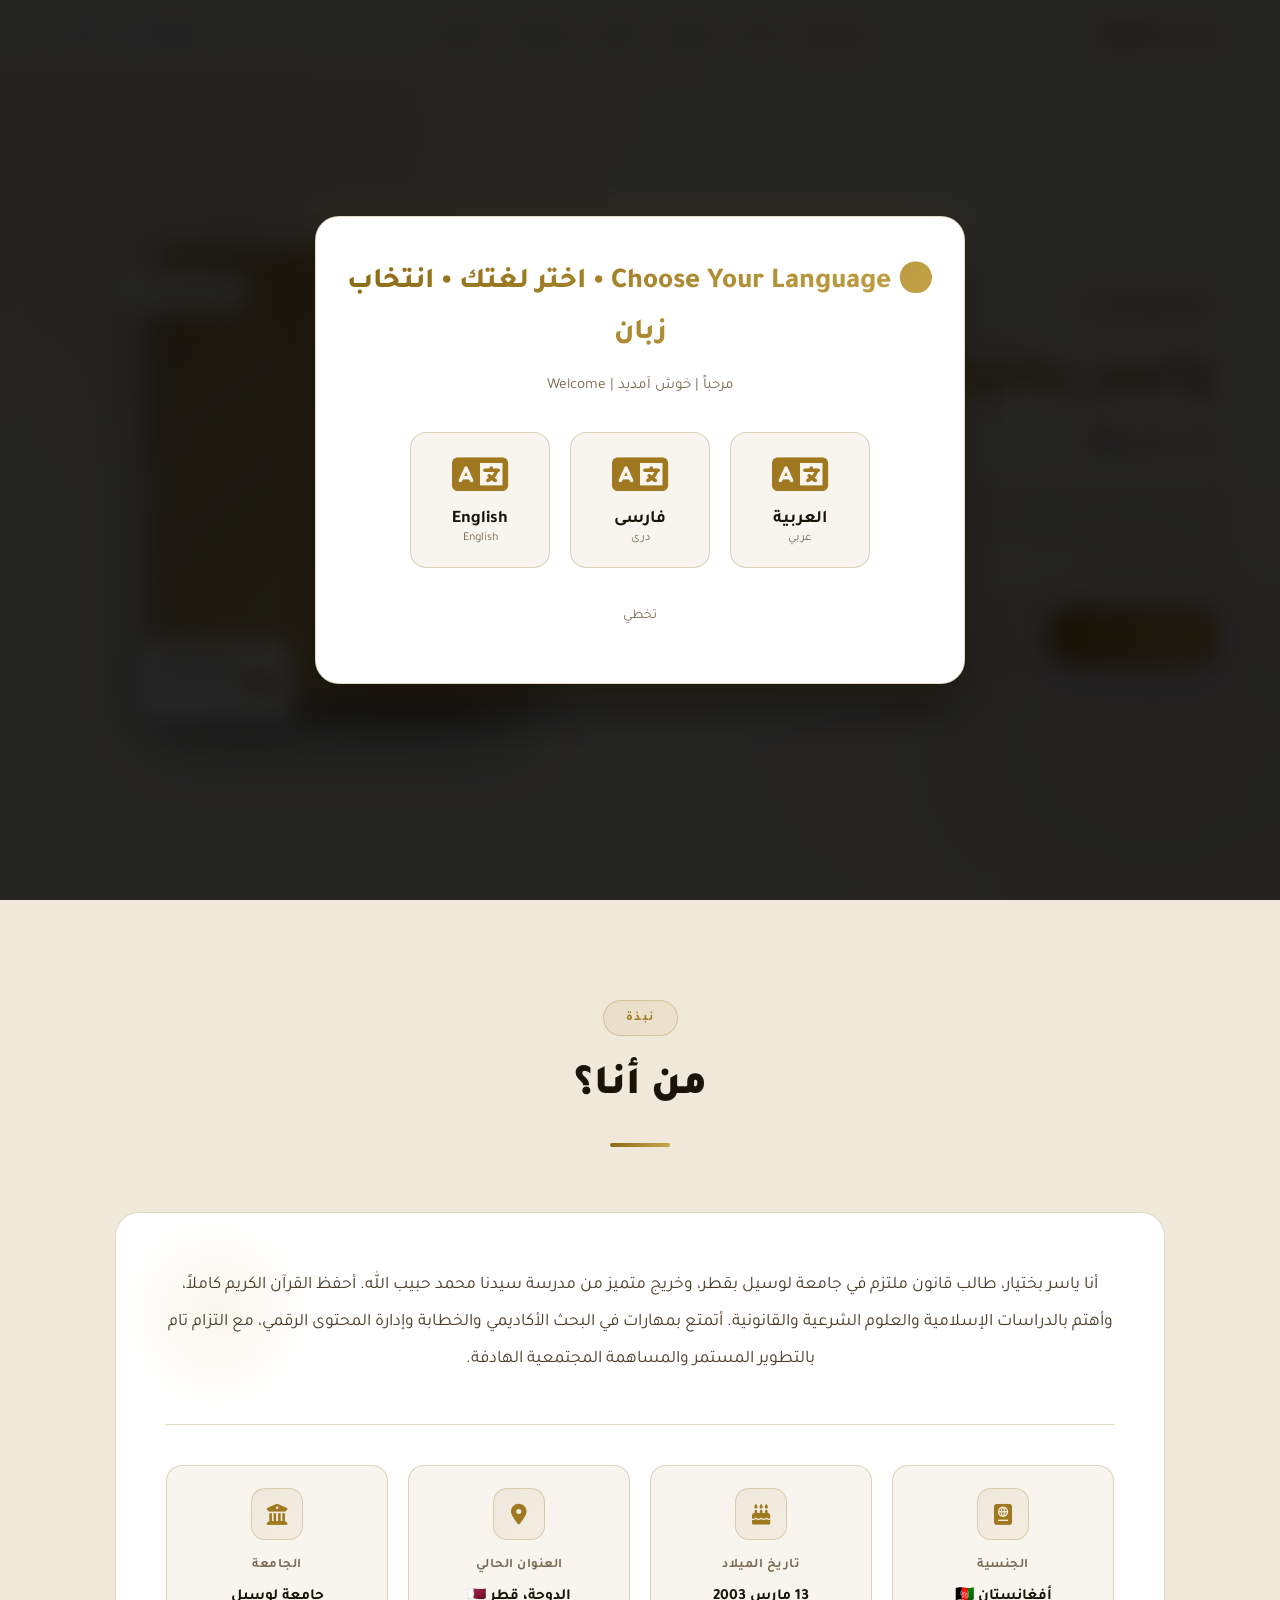
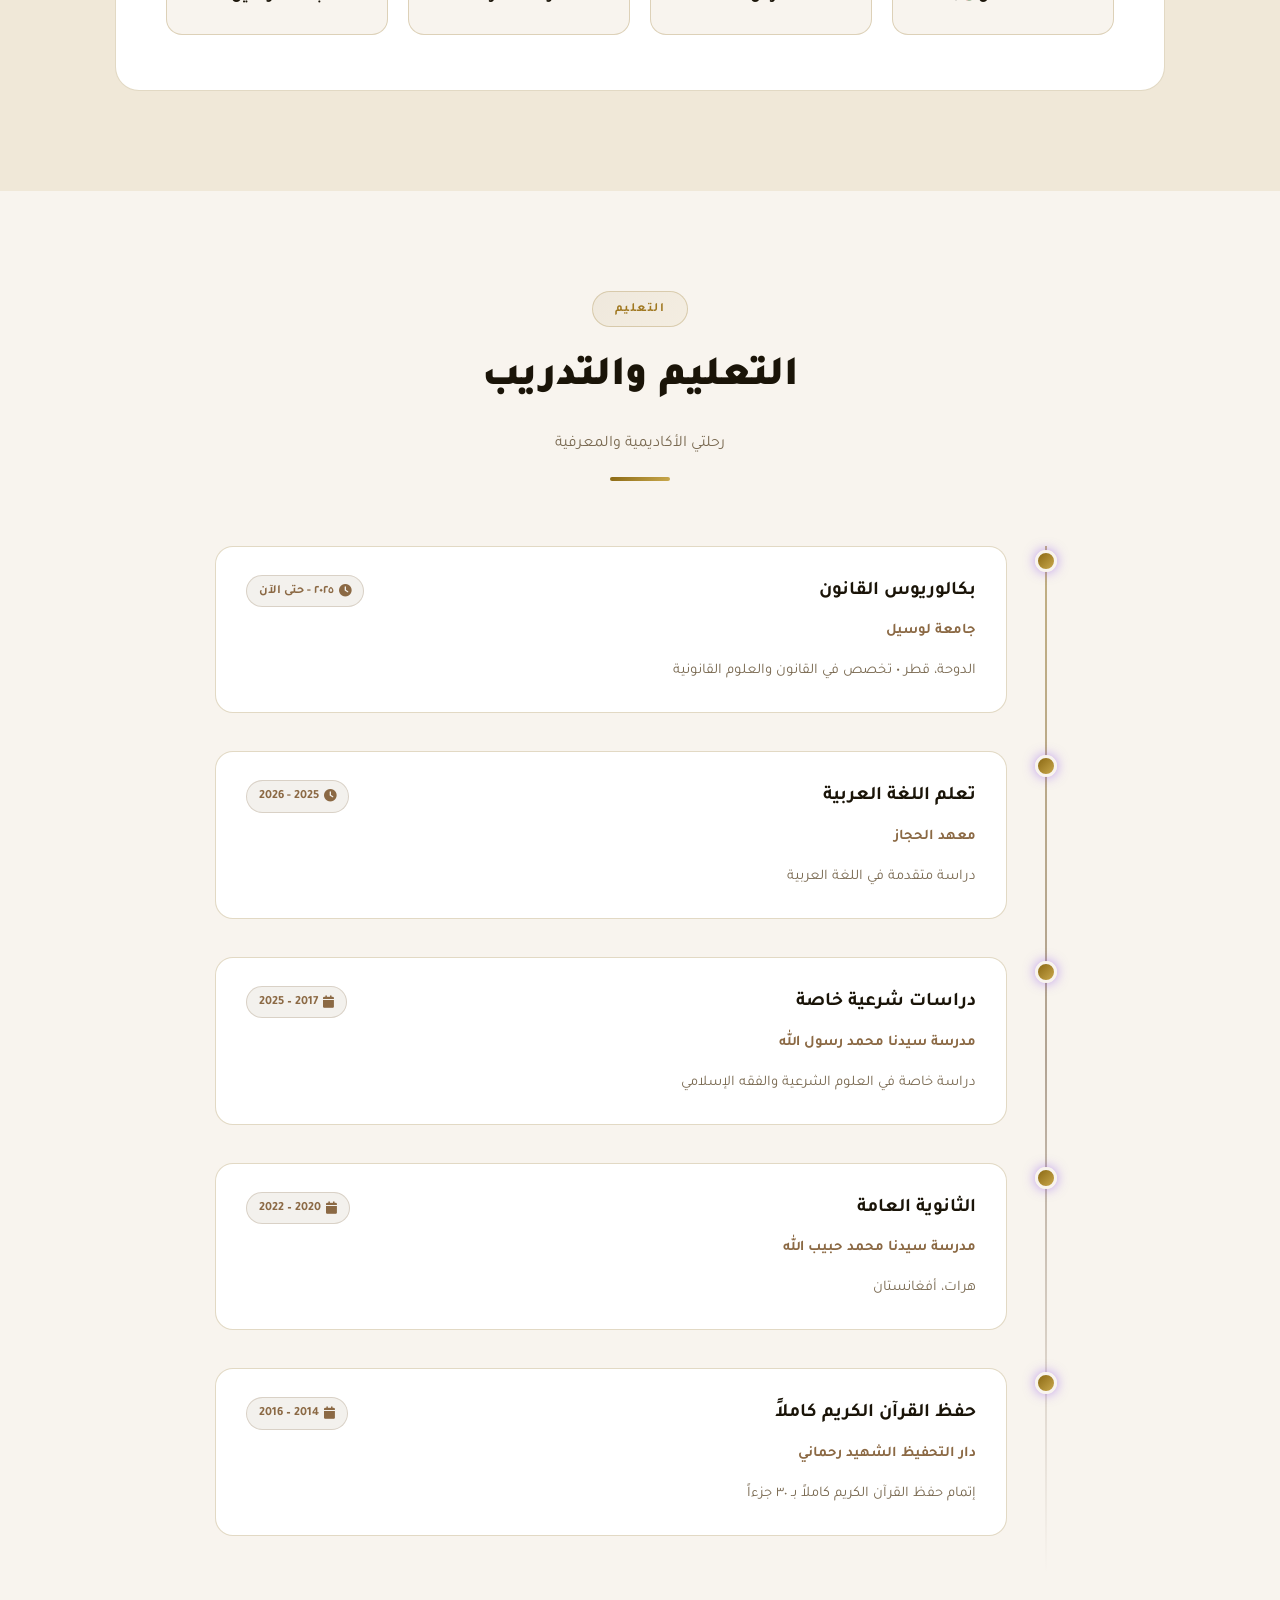
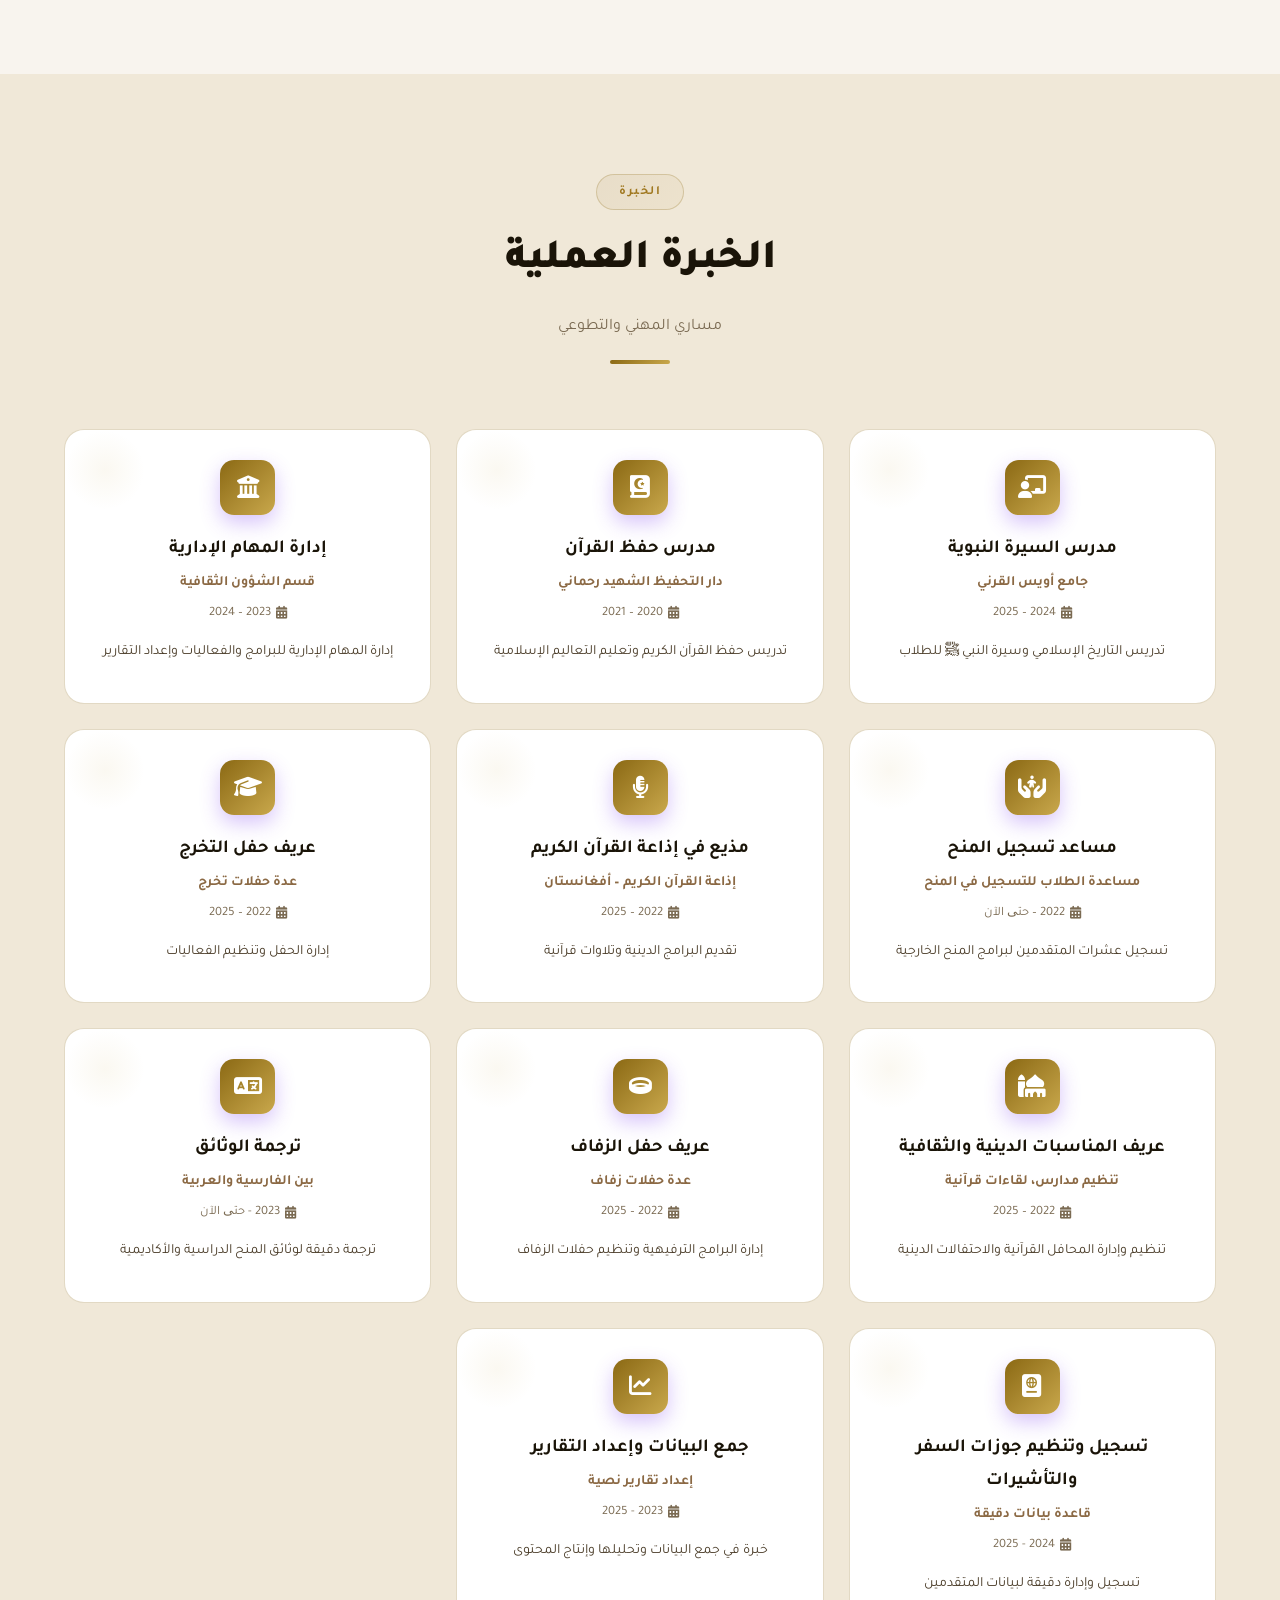
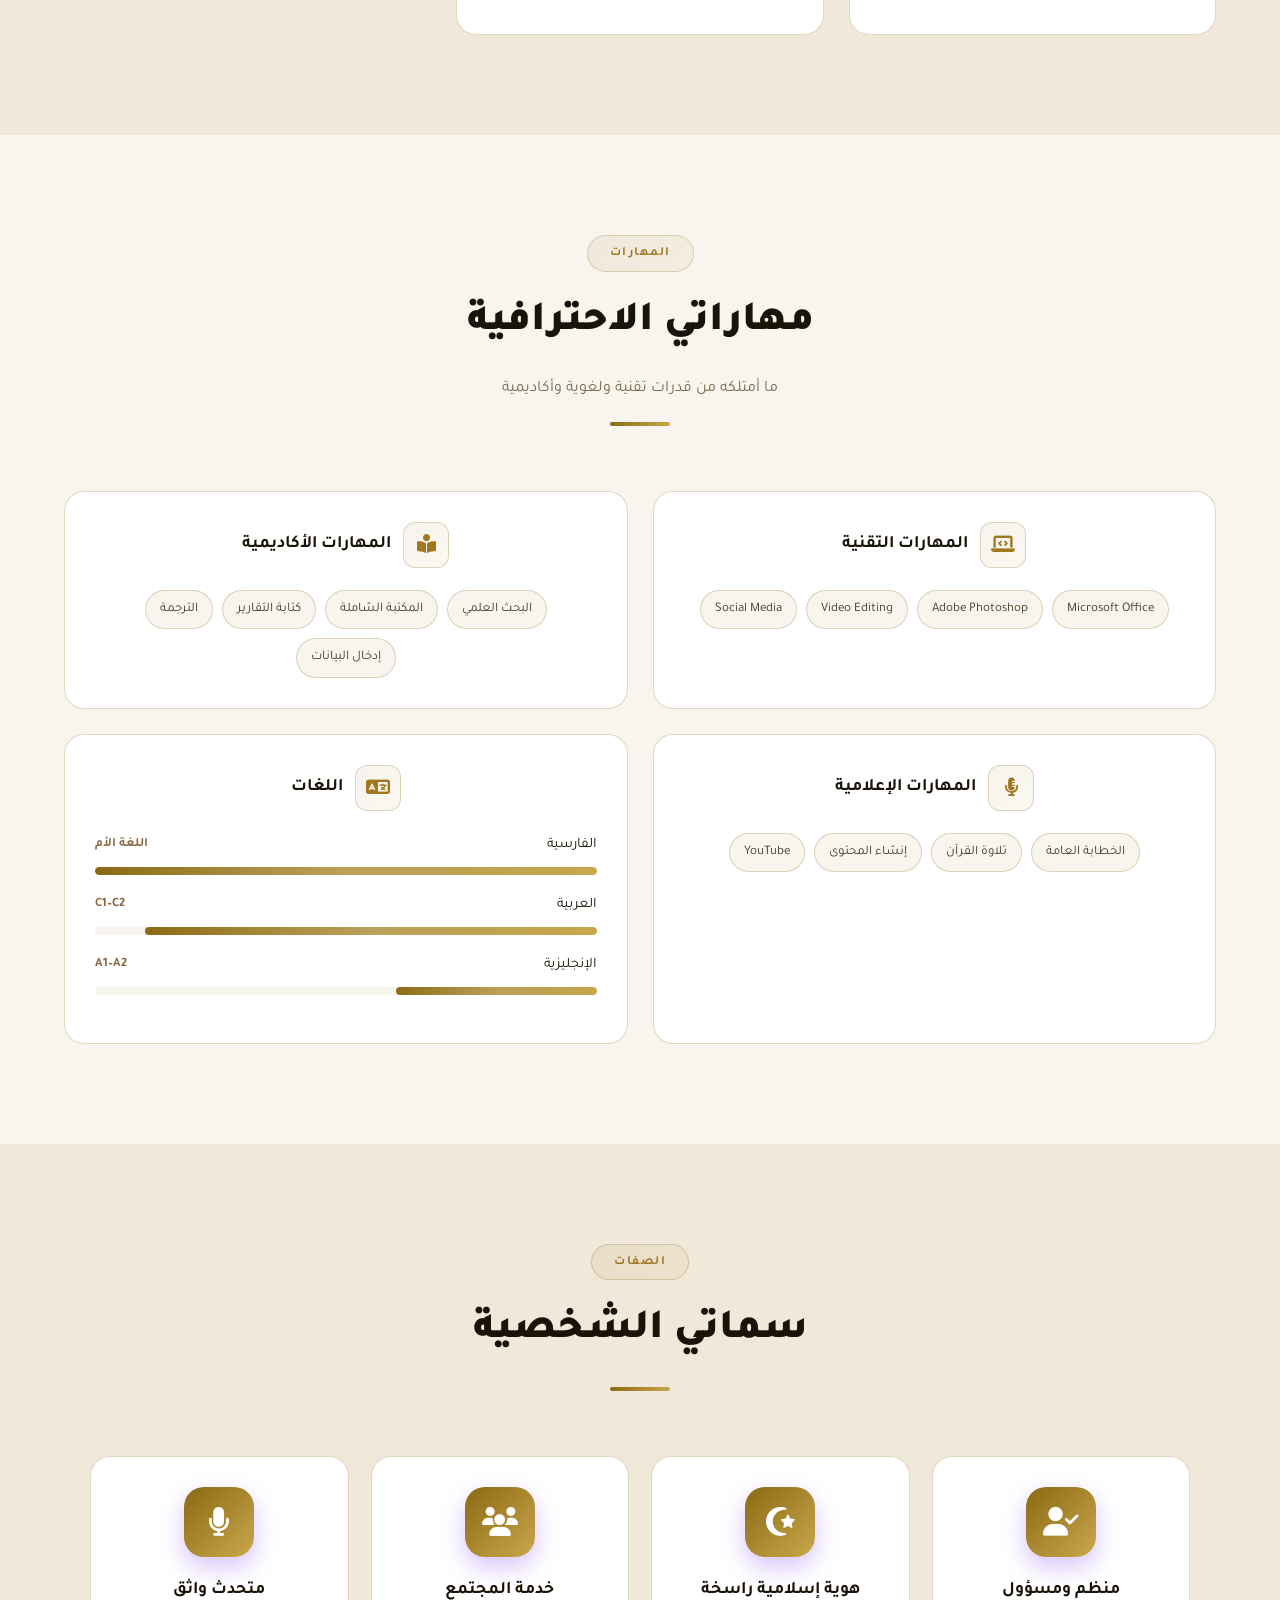
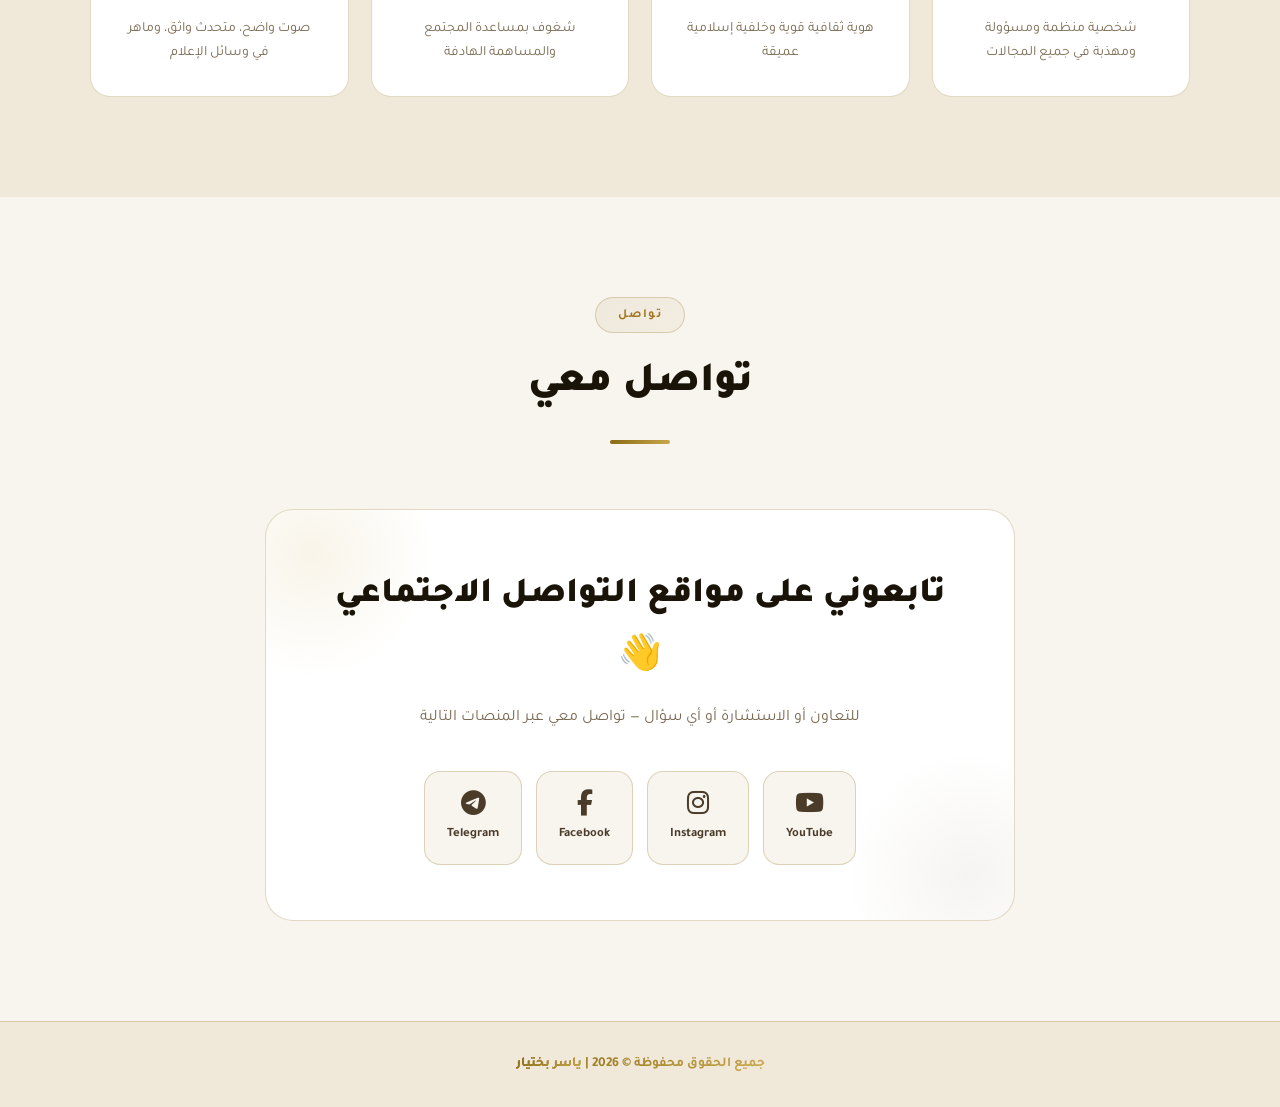
==== commit cf71cc1f: "Update index.html" ====
--- a/index.html
+++ b/index.html
@@ -3,13 +3,16 @@
 <head>
     <meta charset="UTF-8">
     <meta name="viewport" content="width=device-width, initial-scale=1.0">
-    <title>Yaser Bakhtiar | یاسر بختیار</title>
+    <title>Yaser Bakhtiar | ياسر بختيار</title>
     <meta name="description" content="ياسر بختيار - طالب قانون، حافظ قرآن، وباحث في الدراسات الإسلامية">
-    <link href="https://cdn.jsdelivr.net/gh/rastikerdar/vazirmatn@v33.003/Vazirmatn-font-face.css" rel="stylesheet"/>
-    <link href="https://fonts.googleapis.com/css2?family=Tajawal:wght@300;400;500;700;900&display=swap" rel="stylesheet">
-    <link href="https://fonts.googleapis.com/css2?family=Inter:wght@300;400;500;600;700;800&display=swap" rel="stylesheet">
-    <link rel="stylesheet" href="https://cdnjs.cloudflare.com/ajax/libs/font-awesome/6.4.0/css/all.min.css">
+    <link rel="preconnect" href="https://fonts.googleapis.com">
+    <link rel="preconnect" href="https://fonts.gstatic.com" crossorigin>
+    <!-- Tajawal (عربی) + Inter (انگلیسی) — Vazirmatn از CDN -->
+    <link href="https://fonts.googleapis.com/css2?family=Tajawal:wght@300;400;500;700;900&family=Inter:wght@300;400;500;600;700;800&display=swap" rel="stylesheet">
+    <link href="https://cdn.jsdelivr.net/gh/rastikerdar/vazirmatn@v33.003/Vazirmatn-font-face.css" rel="stylesheet">
+    <link rel="stylesheet" href="https://cdnjs.cloudflare.com/ajax/libs/font-awesome/6.5.1/css/all.min.css">
     <style>
+        /* ===== CSS Variables - Dark Theme ===== */
         :root {
             --bg-primary: #0a0c0f;
             --bg-secondary: #0f1218;
@@ -24,14 +27,18 @@
             --accent2-light: #d4b896;
             --accent-gradient: linear-gradient(135deg, #c9a84c 0%, #8b6914 50%, #c9a84c 100%);
             --accent-gradient-soft: linear-gradient(135deg, rgba(201,168,76,0.12) 0%, rgba(139,105,20,0.12) 100%);
-            --border-color: rgba(201, 168, 76, 0.2);
-            --border-color2: rgba(139, 115, 85, 0.18);
-            --shadow-accent: 0 0 40px rgba(201, 168, 76, 0.15);
-            --shadow-accent2: 0 0 40px rgba(139, 105, 20, 0.12);
-            --header-bg: rgba(10, 12, 15, 0.95);
-            --glow-gold: 0 0 80px rgba(201,168,76,0.08);
-            --glow-warm: 0 0 80px rgba(139,115,85,0.06);
-        }
+            --border-color: rgba(201,168,76,0.2);
+            --border-color2: rgba(139,115,85,0.18);
+            --shadow-accent: 0 0 40px rgba(201,168,76,0.15);
+            --shadow-accent2: 0 0 40px rgba(139,105,20,0.12);
+            --header-bg: rgba(10,12,15,0.95);
+            --radius-lg: 24px;
+            --radius-md: 16px;
+            --radius-sm: 10px;
+            --radius-pill: 50px;
+            --transition: all 0.3s cubic-bezier(0.4,0,0.2,1);
+        }
+
         [data-theme="light"] {
             --bg-primary: #f8f4ee;
             --bg-secondary: #f0e8d8;
@@ -46,18 +53,24 @@
             --accent2-light: #8b6944;
             --accent-gradient: linear-gradient(135deg, #8b6914 0%, #c9a84c 100%);
             --accent-gradient-soft: linear-gradient(135deg, rgba(139,105,20,0.08) 0%, rgba(201,168,76,0.08) 100%);
-            --border-color: rgba(139, 105, 20, 0.25);
-            --border-color2: rgba(107, 82, 56, 0.2);
-            --shadow-accent: 0 0 40px rgba(139, 105, 20, 0.12);
-            --shadow-accent2: 0 0 40px rgba(107, 82, 56, 0.1);
-            --header-bg: rgba(248, 244, 238, 0.95);
-            --glow-gold: 0 0 60px rgba(139,105,20,0.06);
-            --glow-warm: 0 0 60px rgba(107,82,56,0.05);
-        }
+            --border-color: rgba(139,105,20,0.25);
+            --border-color2: rgba(107,82,56,0.2);
+            --shadow-accent: 0 0 40px rgba(139,105,20,0.12);
+            --shadow-accent2: 0 0 40px rgba(107,82,56,0.1);
+            --header-bg: rgba(248,244,238,0.95);
+        }
+
         *, *::before, *::after { margin: 0; padding: 0; box-sizing: border-box; }
-        html { scroll-behavior: smooth; }
+
+        html {
+            scroll-behavior: smooth;
+            scroll-padding-top: 80px;
+            overflow-x: hidden;
+        }
+
+        /* ===== فونت پیش‌فرض: عربی (Amiri → Tajawal) ===== */
         body {
-            font-family: 'Tajawal', 'Vazirmatn', 'Inter', sans-serif;
+            font-family: 'Tajawal', 'Vazirmatn', sans-serif;
             background: var(--bg-primary);
             color: var(--text-primary);
             line-height: 1.8;
@@ -65,20 +78,53 @@
             min-height: 100vh;
             transition: background 0.4s, color 0.4s;
         }
+
+        /* فارسی: فقط Vazirmatn */
         body[lang="fa"] { font-family: 'Vazirmatn', sans-serif; }
+
+        /* عربی: Tajawal */
+        body[lang="ar"] { font-family: 'Tajawal', sans-serif; }
+
+        /* انگلیسی: Inter (بدون Tajawal) */
         body[lang="en"] { font-family: 'Inter', sans-serif; }
-        a { text-decoration: none; color: inherit; transition: all 0.3s; }
+
+        a { text-decoration: none; color: inherit; transition: var(--transition); }
         ul { list-style: none; }
-
-        /* ---- MODAL (Language Selector) ---- */
+        img { max-width: 100%; height: auto; display: block; }
+
+        /* ===== SKIP LINK ===== */
+        .skip-link {
+            position: fixed;
+            top: -100%;
+            left: 50%;
+            transform: translateX(-50%);
+            background: var(--accent-gradient);
+            color: #fff;
+            padding: 12px 24px;
+            border-radius: 0 0 var(--radius-sm) var(--radius-sm);
+            z-index: 10001;
+            font-weight: 700;
+            font-size: 0.9rem;
+            transition: top 0.3s;
+            border: none;
+            cursor: pointer;
+            font-family: inherit;
+        }
+        .skip-link:focus { top: 0; }
+
+        :focus-visible {
+            outline: 3px solid var(--accent-light);
+            outline-offset: 3px;
+            border-radius: 4px;
+        }
+
+        /* ===== LANGUAGE MODAL ===== */
         .lang-modal {
             position: fixed;
-            top: 0;
-            left: 0;
-            width: 100%;
-            height: 100%;
-            background: rgba(0, 0, 0, 0.85);
+            inset: 0;
+            background: rgba(0,0,0,0.85);
             backdrop-filter: blur(12px);
+            -webkit-backdrop-filter: blur(12px);
             z-index: 10000;
             display: flex;
             align-items: center;
@@ -87,14 +133,12 @@
             opacity: 0;
             transition: visibility 0.3s, opacity 0.3s;
         }
-        .lang-modal.active {
-            visibility: visible;
-            opacity: 1;
-        }
+        .lang-modal.active { visibility: visible; opacity: 1; }
+
         .modal-container {
             background: var(--bg-card);
             border: 1px solid var(--border-color);
-            border-radius: 32px;
+            border-radius: var(--radius-lg);
             max-width: 650px;
             width: 90%;
             padding: 40px 30px 50px;
@@ -102,11 +146,10 @@
             position: relative;
             box-shadow: var(--shadow-accent), 0 25px 50px rgba(0,0,0,0.5);
             transform: scale(0.95);
-            transition: transform 0.3s cubic-bezier(0.2, 0.9, 0.4, 1.1);
-        }
-        .lang-modal.active .modal-container {
-            transform: scale(1);
-        }
+            transition: transform 0.3s cubic-bezier(0.2,0.9,0.4,1.1);
+        }
+        .lang-modal.active .modal-container { transform: scale(1); }
+
         .modal-container h2 {
             font-size: 1.8rem;
             font-weight: 800;
@@ -116,11 +159,12 @@
             background-clip: text;
             -webkit-text-fill-color: transparent;
         }
-        .modal-container p {
+        .modal-container > p {
             color: var(--text-muted);
             font-size: 0.95rem;
             margin-bottom: 32px;
         }
+
         .lang-options-modal {
             display: flex;
             flex-wrap: wrap;
@@ -128,17 +172,19 @@
             gap: 20px;
             margin-bottom: 32px;
         }
+
         .lang-option-card {
             background: var(--bg-primary);
             border: 1px solid var(--border-color);
-            border-radius: 24px;
+            border-radius: var(--radius-md);
             padding: 20px 28px;
             cursor: pointer;
-            transition: all 0.3s;
+            transition: var(--transition);
             text-align: center;
             min-width: 140px;
-        }
-        .lang-option-card:hover {
+            font-family: inherit;
+        }
+        .lang-option-card:hover, .lang-option-card:focus-visible {
             border-color: var(--accent);
             background: rgba(201,168,76,0.08);
             transform: translateY(-5px);
@@ -150,16 +196,14 @@
             margin-bottom: 12px;
             color: var(--accent-light);
         }
-        .lang-option-card span {
+        .lang-option-card .modal-lang-name {
             font-size: 1.1rem;
             font-weight: 700;
             color: var(--text-primary);
             display: block;
         }
-        .lang-option-card small {
-            font-size: 0.75rem;
-            color: var(--text-muted);
-        }
+        .lang-option-card small { font-size: 0.75rem; color: var(--text-muted); }
+
         .modal-skip {
             background: transparent;
             border: none;
@@ -167,13 +211,12 @@
             font-size: 0.85rem;
             cursor: pointer;
             padding: 8px 16px;
+            font-family: inherit;
             transition: color 0.2s;
         }
-        .modal-skip:hover {
-            color: var(--accent-light);
-        }
-
-        /* ---- NOISE + MESH BACKGROUND ---- */
+        .modal-skip:hover { color: var(--accent-light); }
+
+        /* ===== BACKGROUND ===== */
         .bg-mesh {
             position: fixed; inset: 0; z-index: -2; pointer-events: none;
             background:
@@ -183,101 +226,149 @@
         }
         .bg-grid {
             position: fixed; inset: 0; z-index: -1; pointer-events: none;
-            background-image: linear-gradient(rgba(201,168,76,0.04) 1px, transparent 1px),
-                              linear-gradient(90deg, rgba(201,168,76,0.04) 1px, transparent 1px);
+            background-image:
+                linear-gradient(rgba(201,168,76,0.04) 1px, transparent 1px),
+                linear-gradient(90deg, rgba(201,168,76,0.04) 1px, transparent 1px);
             background-size: 50px 50px;
         }
         [data-theme="light"] .bg-grid {
-            background-image: linear-gradient(rgba(201,168,76,0.05) 1px, transparent 1px),
-                              linear-gradient(90deg, rgba(201,168,76,0.05) 1px, transparent 1px);
-        }
-
-        /* ---- SCROLL PROGRESS ---- */
+            background-image:
+                linear-gradient(rgba(201,168,76,0.05) 1px, transparent 1px),
+                linear-gradient(90deg, rgba(201,168,76,0.05) 1px, transparent 1px);
+        }
+
+        /* ===== SCROLL PROGRESS ===== */
         #scroll-progress {
-            position: fixed; top: 0; left: 0; height: 3px; z-index: 9999;
-            background: var(--accent-gradient); width: 0%;
+            position: fixed;
+            top: 0; right: 0; left: 0;
+            height: 3px;
+            z-index: 9999;
+            background: var(--accent-gradient);
+            width: 0%;
             transition: width 0.1s linear;
             box-shadow: 0 0 10px rgba(201,168,76,0.5);
         }
 
-        /* ---- HEADER ---- */
+        /* ===== HEADER ===== */
         header {
-            position: fixed; top: 0; left: 0; width: 100%;
+            position: fixed;
+            top: 0; right: 0; left: 0;
             padding: 0.9rem 5%;
             background: var(--header-bg);
             backdrop-filter: blur(24px) saturate(180%);
+            -webkit-backdrop-filter: blur(24px) saturate(180%);
             border-bottom: 1px solid var(--border-color);
             z-index: 1000;
-            display: flex; justify-content: space-between; align-items: center;
-            transition: all 0.4s;
-        }
-        header.scrolled {
-            padding: 0.6rem 5%;
-            box-shadow: 0 4px 30px rgba(0,0,0,0.2);
-        }
+            display: flex;
+            justify-content: space-between;
+            align-items: center;
+            transition: var(--transition);
+        }
+        header.scrolled { padding: 0.6rem 5%; box-shadow: 0 4px 30px rgba(0,0,0,0.2); }
+
         .logo {
             font-size: 1.5rem; font-weight: 900;
             background: var(--accent-gradient);
-            -webkit-background-clip: text; -webkit-text-fill-color: transparent; background-clip: text;
+            -webkit-background-clip: text; background-clip: text;
+            -webkit-text-fill-color: transparent;
             letter-spacing: -0.5px;
         }
+
         nav ul { display: flex; gap: 5px; }
         nav ul li a {
-            font-size: 0.9rem; font-weight: 500; color: var(--text-secondary);
-            padding: 7px 14px; border-radius: 8px; position: relative;
-            transition: all 0.3s;
+            font-size: 0.9rem; font-weight: 500;
+            color: var(--text-secondary);
+            padding: 7px 14px; border-radius: 8px;
+            transition: var(--transition);
+            display: inline-block;
         }
         nav ul li a:hover, nav ul li a.active {
             color: var(--accent-light); background: rgba(201,168,76,0.08);
         }
+
         .header-controls { display: flex; align-items: center; gap: 12px; }
         .lang-switcher { position: relative; }
+
         .lang-btn {
-            background: var(--bg-card); border: 1px solid var(--border-color);
-            color: var(--text-primary); padding: 8px 14px; border-radius: 10px;
-            cursor: pointer; font-family: inherit; font-size: 0.82rem; font-weight: 700;
-            display: flex; align-items: center; gap: 7px; transition: all 0.3s;
-        }
-        .lang-btn:hover { border-color: var(--accent); color: var(--accent-light); }
+            background: var(--bg-card);
+            border: 1px solid var(--border-color);
+            color: var(--text-primary);
+            padding: 8px 14px;
+            border-radius: var(--radius-sm);
+            cursor: pointer;
+            font-family: inherit;
+            font-size: 0.82rem; font-weight: 700;
+            display: flex; align-items: center; gap: 7px;
+            transition: var(--transition);
+        }
+        .lang-btn:hover, .lang-btn:focus-visible { border-color: var(--accent); color: var(--accent-light); }
+
         .lang-dropdown {
-            position: absolute; top: calc(100% + 8px); right: 0;
-            background: var(--bg-card); border: 1px solid var(--border-color);
-            border-radius: 14px; padding: 8px; min-width: 140px;
-            opacity: 0; visibility: hidden; transform: translateY(-8px);
-            transition: all 0.25s; box-shadow: 0 15px 50px rgba(0,0,0,0.35), var(--shadow-accent);
+            position: absolute;
+            top: calc(100% + 8px);
+            right: 0;
+            background: var(--bg-card);
+            border: 1px solid var(--border-color);
+            border-radius: 14px;
+            padding: 8px;
+            min-width: 140px;
+            opacity: 0; visibility: hidden;
+            transform: translateY(-8px);
+            transition: var(--transition);
+            box-shadow: 0 15px 50px rgba(0,0,0,0.35), var(--shadow-accent);
         }
         .lang-dropdown.active { opacity: 1; visibility: visible; transform: translateY(0); }
+        [dir="ltr"] .lang-dropdown { right: auto; left: 0; }
+
         .lang-option {
             display: flex; align-items: center; gap: 10px;
-            padding: 10px 14px; border-radius: 10px; cursor: pointer;
-            transition: all 0.2s; color: var(--text-secondary); font-size: 0.9rem;
-        }
-        .lang-option:hover { background: rgba(201,168,76,0.1); color: var(--accent-light); }
+            padding: 10px 14px; border-radius: 10px;
+            cursor: pointer; transition: var(--transition);
+            color: var(--text-secondary); font-size: 0.9rem;
+            border: none; background: none; width: 100%;
+            font-family: inherit; text-align: start;
+        }
+        .lang-option:hover, .lang-option:focus-visible {
+            background: rgba(201,168,76,0.1); color: var(--accent-light);
+        }
         .lang-option.active {
             background: linear-gradient(135deg, rgba(201,168,76,0.15), rgba(139,115,85,0.12));
             color: var(--accent-light);
         }
+
         .ctrl-btn {
             width: 42px; height: 42px;
-            background: var(--bg-card); border: 1px solid var(--border-color);
-            border-radius: 10px; display: flex; align-items: center; justify-content: center;
-            cursor: pointer; color: var(--accent2); font-size: 1.15rem; transition: all 0.3s;
-        }
-        .ctrl-btn:hover { border-color: var(--accent2); box-shadow: var(--shadow-accent2); transform: rotate(15deg); }
+            background: var(--bg-card);
+            border: 1px solid var(--border-color);
+            border-radius: var(--radius-sm);
+            display: flex; align-items: center; justify-content: center;
+            cursor: pointer; color: var(--accent2);
+            font-size: 1.15rem; transition: var(--transition);
+        }
+        .ctrl-btn:hover {
+            border-color: var(--accent2);
+            box-shadow: var(--shadow-accent2);
+            transform: rotate(15deg);
+        }
+
         .mobile-menu-btn { display: none; }
 
-        /* ---- HERO ---- */
+        /* ===== HERO ===== */
         .hero {
             min-height: 100vh;
             display: flex; align-items: center; justify-content: center;
-            padding: 130px 5% 80px; position: relative; overflow: hidden;
+            padding: 130px 5% 80px;
+            position: relative; overflow: hidden;
         }
         .hero-orb {
-            position: absolute; border-radius: 50%; filter: blur(80px); pointer-events: none; z-index: 0;
-        }
-        .hero-orb-1 { width: 500px; height: 500px; background: rgba(201,168,76,0.1); top: -100px; right: -100px; }
-        .hero-orb-2 { width: 400px; height: 400px; background: rgba(139,115,85,0.07); bottom: -80px; left: -80px; }
+            position: absolute; border-radius: 50%;
+            filter: blur(80px); pointer-events: none; z-index: 0;
+        }
+        .hero-orb-1 { width: 500px; height: 500px; background: rgba(201,168,76,0.1); top: -100px; left: -100px; }
+        .hero-orb-2 { width: 400px; height: 400px; background: rgba(139,115,85,0.07); bottom: -80px; right: -80px; }
+
         .hero-container { max-width: 1350px; width: 100%; position: relative; z-index: 1; }
+
         .hero-content {
             display: flex; flex-direction: column-reverse;
             align-items: center; gap: 60px; width: 100%;
@@ -285,134 +376,141 @@
         .hero-text { flex: 1; }
         [dir="rtl"] .hero-text { text-align: right; }
         [dir="ltr"] .hero-text { text-align: left; }
+
         .hero-badge {
             display: inline-flex; align-items: center; gap: 8px;
             padding: 7px 18px;
             background: linear-gradient(135deg, rgba(201,168,76,0.12), rgba(139,115,85,0.1));
-            border: 1px solid var(--border-color); border-radius: 50px;
+            border: 1px solid var(--border-color); border-radius: var(--radius-pill);
             color: var(--accent-light); font-size: 0.82rem; font-weight: 700;
             margin-bottom: 22px; letter-spacing: 0.5px;
         }
         .hero-badge::before {
-            content: ''; width: 7px; height: 7px; border-radius: 50%;
-            background: var(--accent-light);
+            content: ''; width: 7px; height: 7px;
+            border-radius: 50%; background: var(--accent-light);
             box-shadow: 0 0 8px var(--accent-light);
             animation: pulse-dot 2s infinite;
         }
-        @keyframes pulse-dot {
-            0%, 100% { opacity: 1; transform: scale(1); }
-            50% { opacity: 0.5; transform: scale(0.7); }
-        }
+        @keyframes pulse-dot { 0%,100%{opacity:1;transform:scale(1)} 50%{opacity:0.5;transform:scale(0.7)} }
+
         .hero-text h1 {
             font-size: 3.4rem; font-weight: 900; line-height: 1.15;
             margin-bottom: 18px;
             background: linear-gradient(135deg, var(--text-primary) 0%, var(--accent-light) 60%, var(--accent2-light) 100%);
-            -webkit-background-clip: text; -webkit-text-fill-color: transparent; background-clip: text;
-        }
+            -webkit-background-clip: text; background-clip: text;
+            -webkit-text-fill-color: transparent;
+        }
+
         .hero-subtitle {
             font-size: 1.15rem; color: var(--text-secondary);
-            margin-bottom: 22px; font-weight: 400;
-        }
-        .typing-wrapper {
-            display: inline-block; color: var(--accent2-light); font-weight: 700;
-        }
+            margin-bottom: 22px; font-weight: 400; min-height: 1.5em;
+        }
+        .typing-wrapper { display: inline-block; color: var(--accent2-light); font-weight: 700; }
         .typing-cursor {
             display: inline-block; width: 2px; height: 1.1em;
             background: var(--accent2-light); margin-inline-start: 2px;
             vertical-align: text-bottom; animation: blink 0.8s infinite;
         }
         @keyframes blink { 0%,100%{opacity:1} 50%{opacity:0} }
+
         .hero-desc {
-            font-size: 1.02rem; color: var(--text-muted); line-height: 1.9;
-            margin-bottom: 32px; max-width: 580px;
+            font-size: 1.02rem; color: var(--text-muted);
+            line-height: 1.9; margin-bottom: 32px; max-width: 580px;
         }
         [dir="rtl"] .hero-desc { padding-right: 18px; border-right: 3px solid var(--accent); }
         [dir="ltr"] .hero-desc { padding-left: 18px; border-left: 3px solid var(--accent); }
+
         .hero-buttons { display: flex; gap: 14px; flex-wrap: wrap; }
+
         .btn-primary {
             padding: 13px 32px;
-            background: var(--accent-gradient);
-            color: #fff; border-radius: 12px; font-weight: 700; font-size: 0.92rem;
+            background: var(--accent-gradient); color: #fff;
+            border-radius: 12px; font-weight: 700; font-size: 0.92rem;
             box-shadow: 0 8px 25px rgba(124,58,237,0.35);
-            transition: all 0.3s; display: inline-flex; align-items: center; gap: 9px; border: none;
-            cursor: pointer;
+            transition: var(--transition);
+            display: inline-flex; align-items: center; gap: 9px;
+            border: none; cursor: pointer; font-family: inherit;
         }
         .btn-primary:hover { transform: translateY(-3px); box-shadow: 0 14px 35px rgba(124,58,237,0.5); }
+
         .btn-secondary {
             padding: 13px 32px; background: transparent;
             color: var(--accent-light); border: 2px solid var(--accent);
             border-radius: 12px; font-weight: 700; font-size: 0.92rem;
-            transition: all 0.3s; display: inline-flex; align-items: center; gap: 9px;
+            transition: var(--transition);
+            display: inline-flex; align-items: center; gap: 9px;
+            font-family: inherit;
         }
         .btn-secondary:hover {
             background: rgba(201,168,76,0.12); transform: translateY(-3px);
             box-shadow: var(--shadow-accent);
         }
 
-        /* HERO IMAGE */
+        /* ===== HERO IMAGE ===== */
         .hero-image { flex: 1; display: flex; justify-content: center; position: relative; z-index: 1; }
-        .image-frame {
-            position: relative; width: 360px; height: 450px;
-        }
+        .image-frame { position: relative; width: 360px; height: 450px; }
         .image-frame::before {
-            content: '';
-            position: absolute; inset: -2px;
-            border-radius: 24px;
-            background: var(--accent-gradient);
-            z-index: 0; opacity: 0.7;
-            filter: blur(2px);
+            content: ''; position: absolute; inset: -2px;
+            border-radius: 24px; background: var(--accent-gradient);
+            z-index: 0; opacity: 0.7; filter: blur(2px);
         }
         .image-frame::after {
-            content: '';
-            position: absolute; top: 15px; left: 15px; right: -15px; bottom: -15px;
-            border: 2px solid var(--accent2); border-radius: 24px; z-index: 0;
-            opacity: 0.4;
+            content: ''; position: absolute; top: 15px; left: 15px; right: -15px; bottom: -15px;
+            border: 2px solid var(--accent2); border-radius: 24px;
+            z-index: 0; opacity: 0.4;
         }
         .image-frame img {
             width: 100%; height: 100%; object-fit: cover;
             border-radius: 22px; position: relative; z-index: 1;
             box-shadow: 0 30px 70px rgba(0,0,0,0.5), var(--shadow-accent);
         }
+
         .image-badge {
-            position: absolute; bottom: -20px; right: -20px; z-index: 2;
+            position: absolute; bottom: -20px; left: -20px; z-index: 2;
             background: var(--bg-card); border: 1px solid var(--border-color);
-            border-radius: 16px; padding: 14px 18px;
+            border-radius: var(--radius-md); padding: 14px 18px;
             display: flex; align-items: center; gap: 10px;
             box-shadow: 0 10px 30px rgba(0,0,0,0.3);
             backdrop-filter: blur(10px);
         }
+        [dir="ltr"] .image-badge { left: auto; right: -20px; }
         .image-badge i { font-size: 1.5rem; color: var(--accent-light); }
         .image-badge .badge-text { font-size: 0.78rem; color: var(--text-secondary); }
         .image-badge .badge-text strong { display: block; color: var(--text-primary); font-size: 0.92rem; }
+
         .floating-tag {
             position: absolute; z-index: 2;
             background: var(--bg-card); border: 1px solid var(--border-color2);
-            border-radius: 50px; padding: 8px 16px;
+            border-radius: var(--radius-pill); padding: 8px 16px;
             font-size: 0.8rem; font-weight: 700; color: var(--accent2-light);
             box-shadow: 0 5px 20px rgba(139,115,85,0.15);
             white-space: nowrap;
         }
         .floating-tag.tag1 { top: 20px; left: -40px; animation: float1 3s ease-in-out infinite; }
         .floating-tag.tag2 { top: 120px; right: -50px; animation: float2 3.5s ease-in-out infinite; }
+        [dir="ltr"] .floating-tag.tag1 { left: auto; right: -40px; }
+        [dir="ltr"] .floating-tag.tag2 { right: auto; left: -50px; }
+
         @keyframes float1 { 0%,100%{transform:translateY(0)} 50%{transform:translateY(-12px)} }
         @keyframes float2 { 0%,100%{transform:translateY(0)} 50%{transform:translateY(10px)} }
 
-        /* ---- SECTIONS ---- */
+        /* ===== SECTIONS COMMON ===== */
         section { padding: 100px 5%; }
         .section-header { text-align: center; margin-bottom: 65px; }
         .section-label {
             display: inline-block; padding: 6px 22px;
             background: var(--accent-gradient-soft);
-            border: 1px solid var(--border-color); border-radius: 50px;
+            border: 1px solid var(--border-color); border-radius: var(--radius-pill);
             color: var(--accent-light); font-size: 0.78rem; font-weight: 700;
             margin-bottom: 14px; letter-spacing: 1.5px; text-transform: uppercase;
         }
         .section-header h2 {
             font-size: 2.6rem; font-weight: 900; color: var(--text-primary); margin-bottom: 14px;
         }
-        .section-header h2 span {
+        .section-header h2 .accent-text {
             background: var(--accent-gradient);
-            -webkit-background-clip: text; -webkit-text-fill-color: transparent; background-clip: text;
+            -webkit-background-clip: text; background-clip: text;
+            -webkit-text-fill-color: transparent;
         }
         .section-header p { font-size: 1rem; color: var(--text-muted); max-width: 550px; margin: 0 auto; }
         .section-divider {
@@ -420,21 +518,22 @@
             background: var(--accent-gradient); margin: 18px auto 0;
         }
 
-        /* ---- ABOUT ---- */
+        /* ===== ABOUT ===== */
         .about { background: var(--bg-secondary); }
         .about-inner {
             max-width: 1050px; margin: 0 auto;
-            background: var(--bg-card);
-            border: 1px solid var(--border-color); border-radius: 24px;
-            padding: 55px 50px;
+            background: var(--bg-card); border: 1px solid var(--border-color);
+            border-radius: var(--radius-lg); padding: 55px 50px;
             position: relative; overflow: hidden;
         }
         .about-inner::before {
-            content: ''; position: absolute; top: 0; right: 0;
+            content: ''; position: absolute; top: 0; left: 0;
             width: 200px; height: 200px;
             background: radial-gradient(circle, rgba(201,168,76,0.1) 0%, transparent 70%);
             border-radius: 50%;
         }
+        [dir="ltr"] .about-inner::before { left: auto; right: 0; }
+
         .about-text {
             font-size: 1.1rem; color: var(--text-secondary);
             line-height: 2.1; text-align: center; position: relative; z-index: 1;
@@ -442,18 +541,15 @@
         .info-grid {
             display: grid; grid-template-columns: repeat(auto-fit, minmax(180px, 1fr));
             gap: 20px; margin-top: 45px; padding-top: 40px;
-            border-top: 1px solid var(--border-color); position: relative; z-index: 1;
+            border-top: 1px solid var(--border-color);
+            position: relative; z-index: 1;
         }
         .info-item {
             text-align: center; padding: 22px 15px;
-            background: var(--bg-primary); border-radius: 16px;
-            border: 1px solid var(--border-color);
-            transition: all 0.3s;
-        }
-        .info-item:hover {
-            border-color: var(--accent); transform: translateY(-4px);
-            box-shadow: var(--shadow-accent);
-        }
+            background: var(--bg-primary); border-radius: var(--radius-md);
+            border: 1px solid var(--border-color); transition: var(--transition);
+        }
+        .info-item:hover { border-color: var(--accent); transform: translateY(-4px); box-shadow: var(--shadow-accent); }
         .info-icon-wrap {
             width: 52px; height: 52px; border-radius: 14px;
             background: var(--accent-gradient-soft); border: 1px solid var(--border-color);
@@ -461,47 +557,41 @@
             margin: 0 auto 14px;
         }
         .info-icon-wrap i { font-size: 1.3rem; color: var(--accent-light); }
-        .info-item h4 { font-size: 0.82rem; color: var(--text-muted); margin-bottom: 6px; text-transform: uppercase; letter-spacing: 0.5px; }
+        .info-item h4 {
+            font-size: 0.82rem; color: var(--text-muted);
+            margin-bottom: 6px; text-transform: uppercase; letter-spacing: 0.5px;
+        }
         .info-item p { font-size: 0.97rem; color: var(--text-primary); font-weight: 600; }
 
-        /* ---- TIMELINE (EDUCATION) ---- */
+        /* ===== EDUCATION ===== */
         .education { background: var(--bg-primary); }
         .timeline { max-width: 850px; margin: 0 auto; position: relative; }
         .timeline::before {
-            content: ''; position: absolute;
-            top: 0; right: 18px; width: 2px; height: 100%;
+            content: ''; position: absolute; top: 0; left: 18px;
+            width: 2px; height: 100%;
             background: linear-gradient(to bottom, var(--accent), var(--accent2), transparent);
             opacity: 0.5;
         }
-        [dir="ltr"] .timeline::before { right: auto; left: 18px; }
-        .timeline-item {
-            position: relative; padding-right: 58px; padding-bottom: 38px;
-        }
-        [dir="ltr"] .timeline-item { padding-right: 0; padding-left: 58px; }
+        [dir="rtl"] .timeline::before { left: auto; right: 18px; }
+        .timeline-item { position: relative; padding-left: 58px; padding-bottom: 38px; }
+        [dir="rtl"] .timeline-item { padding-left: 0; padding-right: 58px; }
         .timeline-dot {
-            position: absolute; top: 4px; right: 8px;
+            position: absolute; top: 4px; left: 8px;
             width: 22px; height: 22px;
             background: var(--accent-gradient); border-radius: 50%;
             border: 3px solid var(--bg-primary);
-            box-shadow: 0 0 12px rgba(124,58,237,0.5);
-            z-index: 1;
-        }
-        [dir="ltr"] .timeline-dot { right: auto; left: 8px; }
+            box-shadow: 0 0 12px rgba(124,58,237,0.5); z-index: 1;
+        }
+        [dir="rtl"] .timeline-dot { left: auto; right: 8px; }
         .timeline-card {
             background: var(--bg-card); border: 1px solid var(--border-color);
-            border-radius: 18px; padding: 28px 30px;
-            transition: all 0.35s;
-        }
-        .timeline-card:hover {
-            border-color: var(--accent); box-shadow: var(--shadow-accent);
-            transform: translateX(-6px);
-        }
-        [dir="ltr"] .timeline-card:hover { transform: translateX(6px); }
+            border-radius: 18px; padding: 28px 30px; transition: var(--transition);
+        }
+        .timeline-card:hover { border-color: var(--accent); box-shadow: var(--shadow-accent); transform: translateX(6px); }
+        [dir="rtl"] .timeline-card:hover { transform: translateX(-6px); }
         .timeline-card-head { display: flex; align-items: flex-start; justify-content: space-between; gap: 15px; flex-wrap: wrap; }
         .timeline-card h3 { font-size: 1.2rem; color: var(--text-primary); margin-bottom: 5px; }
-        .timeline-card .institution {
-            color: var(--accent2-light); font-weight: 600; font-size: 0.92rem; margin-bottom: 5px;
-        }
+        .timeline-card .institution { color: var(--accent2-light); font-weight: 600; font-size: 0.92rem; margin-bottom: 5px; }
         .period-badge {
             display: inline-flex; align-items: center; gap: 5px;
             padding: 4px 12px; border-radius: 20px;
@@ -510,209 +600,83 @@
         }
         .timeline-card p { font-size: 0.92rem; color: var(--text-muted); line-height: 1.7; margin-top: 10px; }
 
-        /* ---- EXPERIENCE (11 cards, grid) ---- */
-        .exp-grid {
-            display: grid;
-            grid-template-columns: repeat(4, 1fr);
-            gap: 25px;
-            max-width: 1200px;
-            margin: 0 auto;
-        }
+        /* ===== EXPERIENCE ===== */
+        .experience { background: var(--bg-secondary); }
+        .exp-grid { display: grid; grid-template-columns: repeat(3, 1fr); gap: 25px; max-width: 1200px; margin: 0 auto; }
         .exp-card {
-            background: var(--bg-card);
-            border: 1px solid var(--border-color);
-            border-radius: 20px;
-            padding: 30px;
-            transition: all 0.4s;
-            position: relative;
-            overflow: hidden;
-            text-align: center;
+            background: var(--bg-card); border: 1px solid var(--border-color);
+            border-radius: 20px; padding: 30px; transition: var(--transition);
+            position: relative; overflow: hidden; text-align: center;
         }
         .exp-card::before {
-            content: '';
-            position: absolute;
-            top: 0;
-            right: 0;
-            width: 80px;
-            height: 80px;
+            content: ''; position: absolute; top: 0; left: 0;
+            width: 80px; height: 80px;
             background: radial-gradient(circle, rgba(201,168,76,0.08) 0%, transparent 70%);
             border-radius: 50%;
         }
-        .exp-card:hover {
-            border-color: var(--accent);
-            box-shadow: var(--shadow-accent);
-            transform: translateY(-8px);
-        }
+        .exp-card:hover { border-color: var(--accent); box-shadow: var(--shadow-accent); transform: translateY(-8px); }
         .exp-icon {
-            width: 55px;
-            height: 55px;
-            border-radius: 14px;
+            width: 55px; height: 55px; border-radius: 14px;
             background: var(--accent-gradient);
-            display: flex;
-            align-items: center;
-            justify-content: center;
-            margin: 0 auto 18px;
-            box-shadow: 0 8px 20px rgba(124,58,237,0.3);
-        }
-        .exp-icon i {
-            font-size: 1.4rem;
-            color: #fff;
-        }
-        .exp-card h3 {
-            font-size: 1.15rem;
-            color: var(--text-primary);
-            margin-bottom: 5px;
-        }
-        .exp-company {
-            color: var(--accent2-light);
-            font-weight: 700;
-            font-size: 0.88rem;
-            margin-bottom: 5px;
-        }
-        .exp-period {
-            display: inline-flex;
-            align-items: center;
-            gap: 5px;
-            color: var(--text-muted);
-            font-size: 0.8rem;
-            margin-bottom: 16px;
-        }
-        .exp-card ul {
-            list-style: none;
-            padding: 0;
-            margin: 0;
-        }
-        .exp-card ul li {
-            font-size: 0.88rem;
-            color: var(--text-secondary);
-            margin-bottom: 8px;
-            line-height: 1.65;
-            text-align: center;
-        }
-        .exp-card ul li::before {
-            display: none;
-        }
-
-        /* ---- SKILLS (4 cards grid) ---- */
-        .skills-grid {
-            display: grid;
-            grid-template-columns: repeat(4, 1fr);
-            gap: 25px;
-            max-width: 1200px;
-            margin: 0 auto;
-        }
+            display: flex; align-items: center; justify-content: center;
+            margin: 0 auto 18px; box-shadow: 0 8px 20px rgba(124,58,237,0.3);
+        }
+        .exp-icon i { font-size: 1.4rem; color: #fff; }
+        .exp-card h3 { font-size: 1.15rem; color: var(--text-primary); margin-bottom: 5px; }
+        .exp-company { color: var(--accent2-light); font-weight: 700; font-size: 0.88rem; margin-bottom: 5px; }
+        .exp-period { display: inline-flex; align-items: center; gap: 5px; color: var(--text-muted); font-size: 0.8rem; margin-bottom: 16px; }
+        .exp-card ul { list-style: none; padding: 0; margin: 0; }
+        .exp-card ul li { font-size: 0.88rem; color: var(--text-secondary); margin-bottom: 8px; line-height: 1.65; }
+
+        /* ===== SKILLS ===== */
+        .skills { background: var(--bg-primary); }
+        .skills-grid { display: grid; grid-template-columns: repeat(2, 1fr); gap: 25px; max-width: 1200px; margin: 0 auto; }
         .skill-card {
-            background: var(--bg-card);
-            border: 1px solid var(--border-color);
-            border-radius: 20px;
-            padding: 30px;
-            transition: all 0.3s;
-            text-align: center;
-        }
-        .skill-card:hover {
-            border-color: var(--accent2);
-            box-shadow: var(--shadow-accent2);
-        }
-        .skill-card-head {
-            display: flex;
-            align-items: center;
-            justify-content: center;
-            gap: 12px;
-            margin-bottom: 22px;
-        }
+            background: var(--bg-card); border: 1px solid var(--border-color);
+            border-radius: 20px; padding: 30px; transition: var(--transition); text-align: center;
+        }
+        .skill-card:hover { border-color: var(--accent2); box-shadow: var(--shadow-accent2); }
+        .skill-card-head { display: flex; align-items: center; justify-content: center; gap: 12px; margin-bottom: 22px; }
         .skill-icon {
-            width: 46px;
-            height: 46px;
-            border-radius: 12px;
-            background: var(--accent-gradient-soft);
-            border: 1px solid var(--border-color);
-            display: flex;
-            align-items: center;
-            justify-content: center;
-        }
-        .skill-icon i {
-            font-size: 1.2rem;
-            color: var(--accent-light);
-        }
-        .skill-card h3 {
-            font-size: 1.1rem;
-            color: var(--text-primary);
-            font-weight: 700;
-        }
-        .tags-wrap {
-            display: flex;
-            flex-wrap: wrap;
-            gap: 9px;
-            justify-content: center;
-        }
+            width: 46px; height: 46px; border-radius: 12px;
+            background: var(--accent-gradient-soft); border: 1px solid var(--border-color);
+            display: flex; align-items: center; justify-content: center;
+        }
+        .skill-icon i { font-size: 1.2rem; color: var(--accent-light); }
+        .skill-card h3 { font-size: 1.1rem; color: var(--text-primary); font-weight: 700; }
+        .tags-wrap { display: flex; flex-wrap: wrap; gap: 9px; justify-content: center; }
         .skill-tag {
-            padding: 7px 14px;
-            background: var(--bg-primary);
-            border: 1px solid var(--border-color);
-            border-radius: 50px;
-            font-size: 0.82rem;
-            color: var(--text-secondary);
-            transition: all 0.3s;
-            cursor: default;
-        }
-        .skill-tag:hover {
-            border-color: var(--accent);
-            color: var(--accent-light);
-            background: rgba(201,168,76,0.08);
-            transform: translateY(-2px);
-        }
-        .lang-bar {
-            margin-bottom: 18px;
-            text-align: center;
-        }
-        .lang-bar-top {
-            display: flex;
-            justify-content: space-between;
-            margin-bottom: 8px;
-            font-size: 0.9rem;
-            color: var(--text-primary);
-        }
-        .lang-bar-top .lang-level {
-            color: var(--accent2-light);
-            font-size: 0.8rem;
-            font-weight: 600;
-        }
-        .progress-track {
-            height: 8px;
-            background: var(--bg-primary);
-            border-radius: 4px;
-            overflow: hidden;
-        }
+            padding: 7px 14px; background: var(--bg-primary);
+            border: 1px solid var(--border-color); border-radius: var(--radius-pill);
+            font-size: 0.82rem; color: var(--text-secondary);
+            transition: var(--transition); cursor: default; font-family: inherit;
+        }
+        .skill-tag:hover { border-color: var(--accent); color: var(--accent-light); background: rgba(201,168,76,0.08); transform: translateY(-2px); }
+
+        .lang-bar { margin-bottom: 18px; text-align: center; }
+        .lang-bar-top { display: flex; justify-content: space-between; margin-bottom: 8px; font-size: 0.9rem; color: var(--text-primary); }
+        .lang-bar-top .lang-level { color: var(--accent2-light); font-size: 0.8rem; font-weight: 600; }
+        .progress-track { height: 8px; background: var(--bg-primary); border-radius: 4px; overflow: hidden; }
         .progress-fill {
-            height: 100%;
-            border-radius: 4px;
+            height: 100%; border-radius: 4px;
             background: var(--accent-gradient);
-            transition: width 1.2s cubic-bezier(0.4, 0, 0.2, 1);
-            position: relative;
-            overflow: hidden;
+            transition: width 1.2s cubic-bezier(0.4,0,0.2,1);
+            position: relative; overflow: hidden; width: 0;
         }
         .progress-fill::after {
-            content: '';
-            position: absolute;
-            inset: 0;
+            content: ''; position: absolute; inset: 0;
             background: linear-gradient(90deg, transparent, rgba(255,255,255,0.2), transparent);
             animation: shimmer 2s infinite;
         }
-        @keyframes shimmer {
-            0% { transform: translateX(-100%); }
-            100% { transform: translateX(100%); }
-        }
-
-        /* ---- TRAITS ---- */
+        @keyframes shimmer { 0%{transform:translateX(-100%)} 100%{transform:translateX(100%)} }
+
+        /* ===== TRAITS ===== */
         .traits { background: var(--bg-secondary); }
-        .traits-grid {
-            display: grid; grid-template-columns: repeat(auto-fit, minmax(240px, 1fr));
-            gap: 22px; max-width: 1100px; margin: 0 auto;
-        }
+        .traits-grid { display: grid; grid-template-columns: repeat(auto-fit, minmax(240px, 1fr)); gap: 22px; max-width: 1100px; margin: 0 auto; }
         .trait-card {
             background: var(--bg-card); border: 1px solid var(--border-color);
-            border-radius: 20px; padding: 30px; text-align: center; transition: all 0.35s;
-            position: relative; overflow: hidden;
+            border-radius: 20px; padding: 30px; text-align: center;
+            transition: var(--transition); position: relative; overflow: hidden;
         }
         .trait-card::after {
             content: ''; position: absolute; bottom: 0; left: 0; right: 0;
@@ -731,7 +695,7 @@
         .trait-card h4 { font-size: 1.1rem; color: var(--text-primary); margin-bottom: 10px; font-weight: 700; }
         .trait-card p { font-size: 0.88rem; color: var(--text-muted); line-height: 1.75; }
 
-        /* ---- CONTACT ---- */
+        /* ===== CONTACT ===== */
         .contact { background: var(--bg-primary); }
         .contact-wrap {
             max-width: 750px; margin: 0 auto;
@@ -740,31 +704,27 @@
             position: relative; overflow: hidden;
         }
         .contact-wrap::before {
-            content: ''; position: absolute; top: -80px; right: -80px;
+            content: ''; position: absolute; top: -80px; left: -80px;
             width: 250px; height: 250px;
             background: radial-gradient(circle, rgba(201,168,76,0.12) 0%, transparent 70%);
         }
+        [dir="ltr"] .contact-wrap::before { left: auto; right: -80px; }
         .contact-wrap::after {
-            content: ''; position: absolute; bottom: -80px; left: -80px;
+            content: ''; position: absolute; bottom: -80px; right: -80px;
             width: 250px; height: 250px;
             background: radial-gradient(circle, rgba(139,115,85,0.08) 0%, transparent 70%);
         }
-        .contact-wrap h2 {
-            font-size: 2.2rem; font-weight: 900; color: var(--text-primary); margin-bottom: 12px;
-            position: relative; z-index: 1;
-        }
-        .contact-wrap > p {
-            font-size: 1rem; color: var(--text-muted); margin-bottom: 38px;
-            position: relative; z-index: 1;
-        }
+        [dir="ltr"] .contact-wrap::after { right: auto; left: -80px; }
+        .contact-wrap h2 { font-size: 2.2rem; font-weight: 900; color: var(--text-primary); margin-bottom: 12px; position: relative; z-index: 1; }
+        .contact-wrap > p { font-size: 1rem; color: var(--text-muted); margin-bottom: 38px; position: relative; z-index: 1; }
         .social-grid { display: flex; justify-content: center; gap: 14px; flex-wrap: wrap; position: relative; z-index: 1; }
         .social-btn {
             display: flex; flex-direction: column; align-items: center; gap: 8px;
-            padding: 18px 22px; border-radius: 16px;
+            padding: 18px 22px; border-radius: var(--radius-md);
             background: var(--bg-primary); border: 1px solid var(--border-color);
             color: var(--text-secondary); font-size: 0.8rem; font-weight: 600;
-            transition: all 0.35s; position: relative; overflow: hidden;
-            min-width: 85px;
+            transition: var(--transition); position: relative; overflow: hidden;
+            min-width: 85px; font-family: inherit;
         }
         .social-btn i { font-size: 1.6rem; }
         .social-btn::before {
@@ -776,35 +736,38 @@
         .social-btn i, .social-btn span { position: relative; z-index: 1; }
         .social-btn:hover i, .social-btn:hover span { color: #fff; }
 
-        /* ---- FOOTER ---- */
+        /* ===== FOOTER ===== */
         footer {
             background: var(--bg-secondary); border-top: 1px solid var(--border-color);
             padding: 30px 5%; text-align: center;
         }
         footer p { color: var(--text-muted); font-size: 0.85rem; }
-        footer span { background: var(--accent-gradient); -webkit-background-clip: text; -webkit-text-fill-color: transparent; background-clip: text; font-weight: 700; }
-
-        /* ---- BACK TO TOP ---- */
+        footer span {
+            background: var(--accent-gradient);
+            -webkit-background-clip: text; background-clip: text;
+            -webkit-text-fill-color: transparent; font-weight: 700;
+        }
+
+        /* ===== BACK TO TOP ===== */
         #back-top {
-            position: fixed; bottom: 30px; left: 30px; z-index: 999;
+            position: fixed; bottom: 30px; right: 30px; z-index: 999;
             width: 46px; height: 46px; border-radius: 12px;
             background: var(--accent-gradient); color: #fff; font-size: 1.1rem;
             display: flex; align-items: center; justify-content: center;
             cursor: pointer; box-shadow: 0 5px 20px rgba(124,58,237,0.4);
             opacity: 0; visibility: hidden; transform: translateY(15px);
-            transition: all 0.35s; border: none;
-        }
+            transition: var(--transition); border: none;
+        }
+        [dir="ltr"] #back-top { right: auto; left: 30px; }
         #back-top.visible { opacity: 1; visibility: visible; transform: translateY(0); }
         #back-top:hover { transform: translateY(-4px); box-shadow: 0 10px 30px rgba(124,58,237,0.5); }
 
-        /* ---- MOBILE NAV ---- */
+        /* ===== MOBILE NAV ===== */
         .mobile-nav {
-            position: fixed; top: 68px; left: 0; width: 100%;
-            background: var(--bg-card);
-            border-bottom: 1px solid var(--border-color);
-            padding: 18px 5%;
-            transform: translateY(-110%); opacity: 0; visibility: hidden;
-            transition: all 0.35s cubic-bezier(0.4,0,0.2,1); z-index: 999;
+            position: fixed; top: 68px; left: 0; right: 0;
+            background: var(--bg-card); border-bottom: 1px solid var(--border-color);
+            padding: 18px 5%; transform: translateY(-110%); opacity: 0; visibility: hidden;
+            transition: var(--transition); z-index: 999;
             box-shadow: 0 20px 50px rgba(0,0,0,0.3);
         }
         .mobile-nav.active { transform: translateY(0); opacity: 1; visibility: visible; }
@@ -812,35 +775,26 @@
         .mobile-nav ul li a {
             display: flex; align-items: center; gap: 10px;
             padding: 12px 16px; border-radius: 12px;
-            color: var(--text-secondary); font-weight: 600; transition: all 0.2s;
+            color: var(--text-secondary); font-weight: 600; transition: var(--transition);
         }
         .mobile-nav ul li a:hover { background: rgba(201,168,76,0.08); color: var(--accent-light); }
 
-        /* ---- ANIMATIONS ---- */
-        .reveal { opacity: 0; transform: translateY(30px); transition: all 0.7s cubic-bezier(0.4,0,0.2,1); }
+        /* ===== ANIMATIONS ===== */
+        .reveal { opacity: 0; transform: translateY(30px); transition: opacity 0.7s cubic-bezier(0.4,0,0.2,1), transform 0.7s cubic-bezier(0.4,0,0.2,1); }
         .reveal.visible { opacity: 1; transform: translateY(0); }
-        .reveal-left { opacity: 0; transform: translateX(-30px); transition: all 0.7s cubic-bezier(0.4,0,0.2,1); }
-        .reveal-left.visible { opacity: 1; transform: translateX(0); }
-        .reveal-right { opacity: 0; transform: translateX(30px); transition: all 0.7s cubic-bezier(0.4,0,0.2,1); }
-        .reveal-right.visible { opacity: 1; transform: translateX(0); }
-        .delay-1 { transition-delay: 0.1s; }
-        .delay-2 { transition-delay: 0.2s; }
-        .delay-3 { transition-delay: 0.3s; }
-        .delay-4 { transition-delay: 0.4s; }
-        .delay-5 { transition-delay: 0.5s; }
-        .delay-6 { transition-delay: 0.6s; }
-        .delay-7 { transition-delay: 0.7s; }
-        .delay-8 { transition-delay: 0.8s; }
-        .delay-9 { transition-delay: 0.9s; }
-        .delay-10 { transition-delay: 1s; }
-
-        /* ---- SCROLLBAR ---- */
+        .delay-1 { transition-delay: 0.1s; } .delay-2 { transition-delay: 0.2s; }
+        .delay-3 { transition-delay: 0.3s; } .delay-4 { transition-delay: 0.4s; }
+        .delay-5 { transition-delay: 0.5s; } .delay-6 { transition-delay: 0.6s; }
+        .delay-7 { transition-delay: 0.7s; } .delay-8 { transition-delay: 0.8s; }
+        .delay-9 { transition-delay: 0.9s; } .delay-10 { transition-delay: 1s; }
+
+        /* ===== SCROLLBAR ===== */
         ::-webkit-scrollbar { width: 8px; }
         ::-webkit-scrollbar-track { background: var(--bg-primary); }
         ::-webkit-scrollbar-thumb { background: var(--accent); border-radius: 4px; }
         ::-webkit-scrollbar-thumb:hover { background: var(--accent-light); }
 
-        /* ---- LANG VISIBILITY ---- */
+        /* ===== LANG VISIBILITY ===== */
         .lang-ar, .lang-fa, .lang-en { display: none; }
         body[lang="ar"] .lang-ar { display: block; }
         body[lang="fa"] .lang-fa { display: block; }
@@ -850,20 +804,33 @@
         body[lang="fa"] span.lang-fa { display: inline; }
         body[lang="en"] span.lang-en { display: inline; }
 
-        /* ---- RESPONSIVE ---- */
+        /* ===== REDUCED MOTION ===== */
+        @media (prefers-reduced-motion: reduce) {
+            *, *::before, *::after {
+                animation-duration: 0.01ms !important;
+                animation-iteration-count: 1 !important;
+                transition-duration: 0.01ms !important;
+            }
+            html { scroll-behavior: auto; }
+            .reveal { opacity: 1; transform: none; }
+            .hero-orb, .floating-tag { animation: none !important; }
+        }
+
+        /* ===== RESPONSIVE ===== */
         @media (min-width: 992px) {
             .hero-content { flex-direction: row; justify-content: space-between; align-items: center; }
         }
+
         @media (max-width: 991px) {
             nav { display: none; }
             .mobile-menu-btn { display: flex; }
             .hero-text h1 { font-size: 2.5rem; }
             .image-frame { width: 300px; height: 380px; }
             .floating-tag { display: none; }
-            .exp-grid, .skills-grid {
-                grid-template-columns: repeat(2, 1fr);
-            }
-        }
+            .exp-grid { grid-template-columns: repeat(2, 1fr); }
+            .skills-grid { grid-template-columns: repeat(2, 1fr); }
+        }
+
         @media (max-width: 768px) {
             header { padding: 0.7rem 4%; }
             .hero { padding: 110px 4% 60px; }
@@ -874,72 +841,69 @@
             .about-inner { padding: 30px 22px; }
             .contact-wrap { padding: 40px 25px; }
             .section-header h2 { font-size: 2rem; }
-            #back-top { bottom: 20px; left: 20px; }
-            [dir="ltr"] #back-top { left: auto; right: 20px; }
+            #back-top { bottom: 20px; right: 20px; }
+            [dir="ltr"] #back-top { right: auto; left: 20px; }
             .lang-options-modal .lang-option-card { padding: 15px 20px; min-width: 110px; }
             .modal-container { padding: 30px 20px 40px; }
         }
+
         @media (max-width: 576px) {
-            .exp-grid, .skills-grid {
-                grid-template-columns: 1fr;
-            }
-        }
-
-        /* ---- QURAN VERSE STYLE ---- */
-        .quran-verse-block {
-            font-family: 'Tajawal', serif;
-            font-size: 1.1rem;
-            color: var(--accent-light);
-            border-inline-start: 3px solid var(--accent);
-            padding: 10px 18px;
-            margin: 16px 0 28px;
-            background: rgba(201,168,76,0.05);
-            border-radius: 0 8px 8px 0;
-            font-style: italic;
-            opacity: 0.85;
+            .exp-grid { grid-template-columns: 1fr; }
+            .skills-grid { grid-template-columns: 1fr; }
         }
     </style>
 </head>
 <body dir="rtl" lang="ar" data-theme="light">
 
-<!-- LANGUAGE MODAL (First Visit) -->
-<div id="langModal" class="lang-modal">
+<!-- SKIP LINK -->
+<a href="#main-content" class="skip-link">
+    <span class="lang-ar">تخطي إلى المحتوى</span>
+    <span class="lang-fa">رفتن به محتوا</span>
+    <span class="lang-en">Skip to content</span>
+</a>
+
+<!-- LANGUAGE MODAL -->
+<div id="langModal" class="lang-modal" role="dialog" aria-modal="true" aria-labelledby="modalTitle">
     <div class="modal-container">
-        <h2>🌍 اختر لغتك • انتخاب زبان • Choose Your Language</h2>
-        <p>مرحباً! | خوش آمديد | Welcome</p>
-        <div class="lang-options-modal">
-            <div class="lang-option-card" data-lang="ar">
-                <i class="fas fa-language"></i>
-                <span>العربية</span>
+        <h2 id="modalTitle">🌍 Choose Your Language • اختر لغتك • انتخاب زبان</h2>
+        <p>مرحباً | خوش آمديد | Welcome</p>
+        <div class="lang-options-modal" role="group" aria-label="Select language">
+            <button class="lang-option-card" data-lang="ar" aria-label="العربية">
+                <i class="fas fa-language" aria-hidden="true"></i>
+                <span class="modal-lang-name">العربية</span>
                 <small>عربي</small>
-            </div>
-            <div class="lang-option-card" data-lang="fa">
-                <i class="fas fa-language"></i>
-                <span>فارسى</span>
+            </button>
+            <button class="lang-option-card" data-lang="fa" aria-label="فارسی">
+                <i class="fas fa-language" aria-hidden="true"></i>
+                <span class="modal-lang-name">فارسى</span>
                 <small>درى</small>
-            </div>
-            <div class="lang-option-card" data-lang="en">
-                <i class="fas fa-language"></i>
-                <span>English</span>
+            </button>
+            <button class="lang-option-card" data-lang="en" aria-label="English">
+                <i class="fas fa-language" aria-hidden="true"></i>
+                <span class="modal-lang-name">English</span>
                 <small>English</small>
-            </div>
+            </button>
         </div>
-        <button class="modal-skip" id="modalSkipBtn">تخطي • رد کردن • Skip</button>
+        <button class="modal-skip" id="modalSkipBtn">
+            <span class="lang-ar">تخطي</span>
+            <span class="lang-fa">رد کردن</span>
+            <span class="lang-en">Skip</span>
+        </button>
     </div>
 </div>
 
-<div id="scroll-progress"></div>
-<div class="bg-mesh"></div>
-<div class="bg-grid"></div>
+<div id="scroll-progress" role="progressbar" aria-label="Scroll progress"></div>
+<div class="bg-mesh" aria-hidden="true"></div>
+<div class="bg-grid" aria-hidden="true"></div>
 
 <!-- HEADER -->
 <header id="main-header">
-    <div class="logo">
+    <div class="logo" aria-label="Yaser Bakhtiar">
         <span class="lang-ar">ياسر بختيار</span>
         <span class="lang-fa">یاسر بختیار</span>
         <span class="lang-en">Yaser Bakhtiar</span>
     </div>
-    <nav>
+    <nav aria-label="Main navigation">
         <ul>
             <li><a href="#home"><span class="lang-ar">الرئيسية</span><span class="lang-fa">خانه</span><span class="lang-en">Home</span></a></li>
             <li><a href="#about"><span class="lang-ar">من أنا</span><span class="lang-fa">درباره</span><span class="lang-en">About</span></a></li>
@@ -951,576 +915,660 @@
     </nav>
     <div class="header-controls">
         <div class="lang-switcher">
-            <button class="lang-btn" id="langBtn">
-                <i class="fas fa-globe"></i>
+            <button class="lang-btn" id="langBtn" aria-expanded="false" aria-haspopup="true" aria-label="Select language">
+                <i class="fas fa-globe" aria-hidden="true"></i>
                 <span id="currentLang">AR</span>
-                <i class="fas fa-chevron-down" style="font-size:0.7rem;opacity:0.6"></i>
+                <i class="fas fa-chevron-down" style="font-size:0.7rem;opacity:0.6" aria-hidden="true"></i>
             </button>
-            <div class="lang-dropdown" id="langDropdown">
-                <div class="lang-option active" data-lang-code="ar">🇶🇦 <span>العربية</span></div>
-                <div class="lang-option" data-lang-code="fa">🇦🇫 <span>فارسى</span></div>
-                <div class="lang-option" data-lang-code="en">🇬🇧 <span>English</span></div>
+            <div class="lang-dropdown" id="langDropdown" role="menu">
+                <button class="lang-option active" data-lang-code="ar" role="menuitem">🇶🇦 <span>العربية</span></button>
+                <button class="lang-option" data-lang-code="fa" role="menuitem">🇦🇫 <span>فارسى</span></button>
+                <button class="lang-option" data-lang-code="en" role="menuitem">🇬🇧 <span>English</span></button>
             </div>
         </div>
-        <button class="ctrl-btn" id="themeToggle" title="Toggle Theme"><i class="fas fa-moon"></i></button>
-        <button class="ctrl-btn mobile-menu-btn" id="mobileMenuBtn"><i class="fas fa-bars"></i></button>
+        <button class="ctrl-btn" id="themeToggle" aria-label="Toggle dark/light theme">
+            <i class="fas fa-moon" aria-hidden="true"></i>
+        </button>
+        <button class="ctrl-btn mobile-menu-btn" id="mobileMenuBtn" aria-expanded="false" aria-label="Toggle mobile menu">
+            <i class="fas fa-bars" aria-hidden="true"></i>
+        </button>
     </div>
 </header>
 
 <!-- MOBILE NAV -->
-<div class="mobile-nav" id="mobileNav">
+<nav class="mobile-nav" id="mobileNav" aria-label="Mobile navigation">
     <ul>
-        <li><a href="#home"><i class="fas fa-home" style="color:var(--accent-light);width:18px"></i><span class="lang-ar">الرئيسية</span><span class="lang-fa">خانه</span><span class="lang-en">Home</span></a></li>
-        <li><a href="#about"><i class="fas fa-user" style="color:var(--accent-light);width:18px"></i><span class="lang-ar">من أنا</span><span class="lang-fa">درباره</span><span class="lang-en">About</span></a></li>
-        <li><a href="#education"><i class="fas fa-graduation-cap" style="color:var(--accent-light);width:18px"></i><span class="lang-ar">التعليم</span><span class="lang-fa">تحصیلات</span><span class="lang-en">Education</span></a></li>
-        <li><a href="#experience"><i class="fas fa-briefcase" style="color:var(--accent-light);width:18px"></i><span class="lang-ar">الخبرة</span><span class="lang-fa">سوابق</span><span class="lang-en">Experience</span></a></li>
-        <li><a href="#skills"><i class="fas fa-star" style="color:var(--accent-light);width:18px"></i><span class="lang-ar">المهارات</span><span class="lang-fa">مهارت‌ها</span><span class="lang-en">Skills</span></a></li>
-        <li><a href="#contact"><i class="fas fa-envelope" style="color:var(--accent-light);width:18px"></i><span class="lang-ar">تواصل</span><span class="lang-fa">تماس</span><span class="lang-en">Contact</span></a></li>
+        <li><a href="#home"><i class="fas fa-home" style="color:var(--accent-light);width:18px" aria-hidden="true"></i><span class="lang-ar">الرئيسية</span><span class="lang-fa">خانه</span><span class="lang-en">Home</span></a></li>
+        <li><a href="#about"><i class="fas fa-user" style="color:var(--accent-light);width:18px" aria-hidden="true"></i><span class="lang-ar">من أنا</span><span class="lang-fa">درباره</span><span class="lang-en">About</span></a></li>
+        <li><a href="#education"><i class="fas fa-graduation-cap" style="color:var(--accent-light);width:18px" aria-hidden="true"></i><span class="lang-ar">التعليم</span><span class="lang-fa">تحصیلات</span><span class="lang-en">Education</span></a></li>
+        <li><a href="#experience"><i class="fas fa-briefcase" style="color:var(--accent-light);width:18px" aria-hidden="true"></i><span class="lang-ar">الخبرة</span><span class="lang-fa">سوابق</span><span class="lang-en">Experience</span></a></li>
+        <li><a href="#skills"><i class="fas fa-star" style="color:var(--accent-light);width:18px" aria-hidden="true"></i><span class="lang-ar">المهارات</span><span class="lang-fa">مهارت‌ها</span><span class="lang-en">Skills</span></a></li>
+        <li><a href="#contact"><i class="fas fa-envelope" style="color:var(--accent-light);width:18px" aria-hidden="true"></i><span class="lang-ar">تواصل</span><span class="lang-fa">تماس</span><span class="lang-en">Contact</span></a></li>
     </ul>
-</div>
-
-<!-- HERO -->
-<section class="hero" id="home">
-    <div class="hero-orb hero-orb-1"></div>
-    <div class="hero-orb hero-orb-2"></div>
-    <div class="hero-container">
-        <div class="hero-content">
-            <div class="hero-text">
-                <div class="hero-badge">
-                    <span class="lang-ar">الموقع الرسمي</span>
-                    <span class="lang-fa">وب‌سایت رسمی</span>
-                    <span class="lang-en">Official Portfolio</span>
-                </div>
-                <h1>
-                    <span class="lang-ar">ياسر محمد بختيار</span>
-                    <span class="lang-fa">یاسر محمد بختیار</span>
-                    <span class="lang-en">Yaser Mohammad Bakhtiar</span>
-                </h1>
-                <p class="hero-subtitle">
-                    <span class="typing-wrapper" id="typing-text"></span><span class="typing-cursor"></span>
-                </p>
-                <p class="hero-desc">
-                    <span class="lang-ar">طالب قانون في جامعة لوسيل بقطر، وحافظ للقرآن الكريم، شغوف بالدراسات الإسلامية والعلوم الشرعية. أمتلك مهارات في البحث الأكاديمي والخطابة وإدارة المحتوى الرقمي.</span>
-                    <span class="lang-fa">دانشجوی حقوق در دانشگاه لوسیل قطر، حافظ قرآن کریم، علاقه‌مند به مطالعات اسلامی و علوم شرعی. دارای مهارت در پژوهش آکادمیک، سخنرانی و مدیریت محتوای دیجیتال.</span>
-                    <span class="lang-en">Dedicated Law student at Lusail University in Qatar. Quran memorizer passionate about Islamic studies, religious sciences, and digital media. Strong skills in research, public speaking, and content management.</span>
-                </p>
-                <div class="hero-buttons">
-                    <a href="#contact" class="btn-primary">
-                        <i class="fas fa-envelope"></i>
-                        <span class="lang-ar">تواصل معي</span>
-                        <span class="lang-fa">ارتباط با من</span>
-                        <span class="lang-en">Contact Me</span>
-                    </a>
-                    <a href="#education" class="btn-secondary">
-                        <i class="fas fa-file-alt"></i>
-                        <span class="lang-ar">السيرة الذاتية</span>
-                        <span class="lang-fa">رزومه</span>
-                        <span class="lang-en">View CV</span>
-                    </a>
-                </div>
-            </div>
-            <div class="hero-image">
-                <div class="image-frame">
-                    <img src="https://i.ibb.co/x8cjhZtm/17740862485991.jpg" alt="Yaser Bakhtiar profile picture">
-                    <div class="image-badge">
-                        <i class="fas fa-mosque"></i>
-                        <div class="badge-text">
-                            <strong><span class="lang-ar">حافظ القرآن</span><span class="lang-fa">حافظ قرآن</span><span class="lang-en">Quran Hafiz</span></strong>
-                            <span class="lang-ar">٣٠ جزءاً</span><span class="lang-fa">۳۰ جزء</span><span class="lang-en">30 Parts</span>
+</nav>
+
+<!-- MAIN CONTENT -->
+<main id="main-content">
+
+    <!-- HERO -->
+    <section class="hero" id="home" aria-label="Introduction">
+        <div class="hero-orb hero-orb-1" aria-hidden="true"></div>
+        <div class="hero-orb hero-orb-2" aria-hidden="true"></div>
+        <div class="hero-container">
+            <div class="hero-content">
+                <div class="hero-text">
+                    <div class="hero-badge">
+                        <span class="lang-ar">الموقع الرسمي</span>
+                        <span class="lang-fa">وب‌سایت رسمی</span>
+                        <span class="lang-en">Official Portfolio</span>
+                    </div>
+                    <h1>
+                        <span class="lang-ar">ياسر بختيار</span>
+                        <span class="lang-fa">یاسر بختیار</span>
+                        <span class="lang-en">Yaser Bakhtiar</span>
+                    </h1>
+                    <p class="hero-subtitle">
+                        <span class="typing-wrapper" id="typing-text" aria-live="polite"></span><span class="typing-cursor" aria-hidden="true"></span>
+                    </p>
+                    <p class="hero-desc">
+                        <span class="lang-ar">طالب قانون في جامعة لوسيل بقطر، وحافظ للقرآن الكريم، شغوف بالدراسات الإسلامية والعلوم الشرعية. أمتلك مهارات في البحث الأكاديمي والخطابة وإدارة المحتوى الرقمي.</span>
+                        <span class="lang-fa">دانشجوی حقوق در دانشگاه لوسیل قطر، حافظ قرآن کریم، علاقه‌مند به مطالعات اسلامی و علوم شرعی. دارای مهارت در پژوهش آکادمیک، سخنرانی و مدیریت محتوای دیجیتال.</span>
+                        <span class="lang-en">Dedicated Law student at Lusail University in Qatar. Quran memorizer passionate about Islamic studies, religious sciences, and digital media. Strong skills in research, public speaking, and content management.</span>
+                    </p>
+                    <div class="hero-buttons">
+                        <a href="#contact" class="btn-primary">
+                            <i class="fas fa-envelope" aria-hidden="true"></i>
+                            <span class="lang-ar">تواصل معي</span>
+                            <span class="lang-fa">ارتباط با من</span>
+                            <span class="lang-en">Contact Me</span>
+                        </a>
+                        <a href="#education" class="btn-secondary">
+                            <i class="fas fa-file-alt" aria-hidden="true"></i>
+                            <span class="lang-ar">السيرة الذاتية</span>
+                            <span class="lang-fa">رزومه</span>
+                            <span class="lang-en">View CV</span>
+                        </a>
+                    </div>
+                </div>
+                <div class="hero-image">
+                    <div class="image-frame">
+                        <img src="https://i.ibb.co/x8cjhZtm/17740862485991.jpg" alt="Yaser Bakhtiar - ياسر بختیار" loading="eager">
+                        <div class="image-badge" aria-label="حافظ قرآن - Quran Hafiz">
+                            <i class="fas fa-mosque" aria-hidden="true"></i>
+                            <div class="badge-text">
+                                <strong><span class="lang-ar">حافظ القرآن</span><span class="lang-fa">حافظ قرآن</span><span class="lang-en">Quran Hafiz</span></strong>
+                                <span class="lang-ar">٣٠ جزءاً</span><span class="lang-fa">۳۰ جزء</span><span class="lang-en">30 Parts</span>
+                            </div>
+                        </div>
+                        <div class="floating-tag tag1" aria-hidden="true">
+                            🎓 <span class="lang-ar">جامعة لوسيل</span><span class="lang-fa">دانشگاه لوسیل</span><span class="lang-en">Lusail Univ.</span>
+                        </div>
+                        <div class="floating-tag tag2" aria-hidden="true">
+                            ⚖️ <span class="lang-ar">طالب قانون</span><span class="lang-fa">دانشجوی حقوق</span><span class="lang-en">Law Student</span>
                         </div>
                     </div>
-                    <div class="floating-tag tag1">
-                        🎓 <span class="lang-ar">جامعة لوسيل</span><span class="lang-fa">دانشگاه لوسیل</span><span class="lang-en">Lusail Univ.</span>
-                    </div>
-                    <div class="floating-tag tag2">
-                        ⚖️ <span class="lang-ar">طالب قانون</span><span class="lang-fa">دانشجوی حقوق</span><span class="lang-en">Law Student</span>
-                    </div>
                 </div>
             </div>
         </div>
-    </div>
-</section>
-
-<!-- ABOUT -->
-<section class="about" id="about">
-    <div class="section-header reveal">
-        <span class="section-label"><span class="lang-ar">نبذة</span><span class="lang-fa">معرفی</span><span class="lang-en">About</span></span>
-        <h2><span class="lang-ar">من <span>أنا؟</span></span><span class="lang-fa">من <span>کیستم؟</span></span><span class="lang-en">About <span>Me</span></span></h2>
-        <div class="section-divider"></div>
-    </div>
-    <div class="about-inner reveal delay-2">
-        <p class="about-text">
-            <span class="lang-ar">أنا ياسر بختيار، طالب قانون ملتزم في جامعة لوسيل بقطر، وخريج متميز من مدرسة سيدنا محمد حبيب الله. أحفظ القرآن الكريم كاملاً، وأهتم بالدراسات الإسلامية والعلوم الشرعية والقانونية. أتمتع بمهارات في البحث الأكاديمي والخطابة وإدارة المحتوى الرقمي، مع التزام تام بالتطوير المستمر والمساهمة المجتمعية الهادفة.</span>
-            <span class="lang-fa">من یاسر بختیار، دانشجوی متعهد حقوق در دانشگاه لوسیل قطر و فارغ‌التحصیل ممتاز از مدرسه سیدنا محمد حبیب‌الله. حافظ کامل قرآن کریم بوده و به مطالعات اسلامی، علوم شرعی و حقوقی علاقه‌مند هستم. دارای مهارت‌های پژوهش آکادمیک، سخنرانی و مدیریت محتوای دیجیتال هستم.</span>
-            <span class="lang-en">I am Yaser Bakhtiar, a dedicated Law student at Lusail University in Qatar and a distinguished graduate of Seyedena Mohammad Habibullah School. A passionate memorizer of the complete Holy Quran, deeply interested in Islamic studies, religious sciences, and law. I bring strong skills in academic research, public speaking, and digital content management.</span>
-        </p>
-        <div class="info-grid">
-            <div class="info-item">
-                <div class="info-icon-wrap"><i class="fas fa-passport"></i></div>
-                <h4><span class="lang-ar">الجنسية</span><span class="lang-fa">تابعیت</span><span class="lang-en">Nationality</span></h4>
-                <p><span class="lang-ar">أفغانستان 🇦🇫</span><span class="lang-fa">افغانستان 🇦🇫</span><span class="lang-en">Afghanistan 🇦🇫</span></p>
-            </div>
-            <div class="info-item">
-                <div class="info-icon-wrap"><i class="fas fa-birthday-cake"></i></div>
-                <h4><span class="lang-ar">تاريخ الميلاد</span><span class="lang-fa">تاریخ تولد</span><span class="lang-en">Date of Birth</span></h4>
-                <p><span class="lang-ar">13 مارس 2003</span><span class="lang-fa">06 سنبله 1380</span><span class="lang-en">March 13, 2003</span></p>
-            </div>
-            <div class="info-item">
-                <div class="info-icon-wrap"><i class="fas fa-location-dot"></i></div>
-                <h4><span class="lang-ar">العنوان الحالي</span><span class="lang-fa">آدرس فعلی</span><span class="lang-en">Current Location</span></h4>
-                <p><span class="lang-ar">الدوحة، قطر 🇶🇦</span><span class="lang-fa">دوحه، قطر 🇶🇦</span><span class="lang-en">Doha, Qatar 🇶🇦</span></p>
-            </div>
-            <div class="info-item">
-                <div class="info-icon-wrap"><i class="fas fa-university"></i></div>
-                <h4><span class="lang-ar">الجامعة</span><span class="lang-fa">دانشگاه</span><span class="lang-en">University</span></h4>
-                <p><span class="lang-ar">جامعة لوسيل</span><span class="lang-fa">دانشگاه لوسیل</span><span class="lang-en">Lusail University</span></p>
+    </section>
+
+    <!-- ABOUT -->
+    <section class="about" id="about">
+        <div class="section-header reveal">
+            <span class="section-label"><span class="lang-ar">نبذة</span><span class="lang-fa">معرفی</span><span class="lang-en">About</span></span>
+            <h2><span class="lang-ar">من <span>أنا؟</span></span><span class="lang-fa">من <span>کیستم؟</span></span><span class="lang-en">About <span>Me</span></span></h2>
+            <div class="section-divider" aria-hidden="true"></div>
+        </div>
+        <div class="about-inner reveal delay-2">
+            <p class="about-text">
+                <span class="lang-ar">أنا ياسر بختيار، طالب قانون ملتزم في جامعة لوسيل بقطر، وخريج متميز من مدرسة سيدنا محمد حبيب الله. أحفظ القرآن الكريم كاملاً، وأهتم بالدراسات الإسلامية والعلوم الشرعية والقانونية. أتمتع بمهارات في البحث الأكاديمي والخطابة وإدارة المحتوى الرقمي، مع التزام تام بالتطوير المستمر والمساهمة المجتمعية الهادفة.</span>
+                <span class="lang-fa">من یاسر بختیار، دانشجوی متعهد حقوق در دانشگاه لوسیل قطر و فارغ‌التحصیل ممتاز از مدرسه سیدنا محمد حبیب‌الله. حافظ کامل قرآن کریم بوده و به مطالعات اسلامی، علوم شرعی و حقوقی علاقه‌مند هستم. دارای مهارت‌های پژوهش آکادمیک، سخنرانی و مدیریت محتوای دیجیتال هستم.</span>
+                <span class="lang-en">I am Yaser Bakhtiar, a dedicated Law student at Lusail University in Qatar and a distinguished graduate of Seyedena Mohammad Habibullah School. A passionate memorizer of the complete Holy Quran, deeply interested in Islamic studies, religious sciences, and law. I bring strong skills in academic research, public speaking, and digital content management.</span>
+            </p>
+            <div class="info-grid">
+                <div class="info-item">
+                    <div class="info-icon-wrap"><i class="fas fa-passport" aria-hidden="true"></i></div>
+                    <h4><span class="lang-ar">الجنسية</span><span class="lang-fa">تابعیت</span><span class="lang-en">Nationality</span></h4>
+                    <p><span class="lang-ar">أفغانستان 🇦🇫</span><span class="lang-fa">افغانستان 🇦🇫</span><span class="lang-en">Afghanistan 🇦🇫</span></p>
+                </div>
+                <div class="info-item">
+                    <div class="info-icon-wrap"><i class="fas fa-birthday-cake" aria-hidden="true"></i></div>
+                    <h4><span class="lang-ar">تاريخ الميلاد</span><span class="lang-fa">تاریخ تولد</span><span class="lang-en">Date of Birth</span></h4>
+                    <p><span class="lang-ar">13 مارس 2003</span><span class="lang-fa">06 سنبله 1380</span><span class="lang-en">March 13, 2003</span></p>
+                </div>
+                <div class="info-item">
+                    <div class="info-icon-wrap"><i class="fas fa-location-dot" aria-hidden="true"></i></div>
+                    <h4><span class="lang-ar">العنوان الحالي</span><span class="lang-fa">آدرس فعلی</span><span class="lang-en">Current Location</span></h4>
+                    <p><span class="lang-ar">الدوحة، قطر 🇶🇦</span><span class="lang-fa">دوحه، قطر 🇶🇦</span><span class="lang-en">Doha, Qatar 🇶🇦</span></p>
+                </div>
+                <div class="info-item">
+                    <div class="info-icon-wrap"><i class="fas fa-university" aria-hidden="true"></i></div>
+                    <h4><span class="lang-ar">الجامعة</span><span class="lang-fa">دانشگاه</span><span class="lang-en">University</span></h4>
+                    <p><span class="lang-ar">جامعة لوسيل</span><span class="lang-fa">دانشگاه لوسیل</span><span class="lang-en">Lusail University</span></p>
+                </div>
             </div>
         </div>
-    </div>
-</section>
-
-<!-- EDUCATION -->
-<section class="education" id="education">
-    <div class="section-header reveal">
-        <span class="section-label"><span class="lang-ar">التعليم</span><span class="lang-fa">تحصیلات</span><span class="lang-en">Education</span></span>
-        <h2><span class="lang-ar">التعليم <span>والتدريب</span></span><span class="lang-fa">تحصیلات <span>و آموزش</span></span><span class="lang-en">Education <span>& Training</span></span></h2>
-        <p><span class="lang-ar">رحلتي الأكاديمية والمعرفية</span><span class="lang-fa">سفر آکادمیک و معرفتی من</span><span class="lang-en">My academic and knowledge journey</span></p>
-        <div class="section-divider"></div>
-    </div>
-    <div class="timeline">
-        <div class="timeline-item reveal">
-            <div class="timeline-dot"></div>
-            <div class="timeline-card">
-                <div class="timeline-card-head">
-                    <div><h3><span class="lang-ar">بكالوريوس القانون</span><span class="lang-fa">لیسانس حقوق</span><span class="lang-en">Bachelor of Law (LLB)</span></h3><p class="institution"><span class="lang-ar">جامعة لوسيل</span><span class="lang-fa">دانشگاه لوسیل</span><span class="lang-en">Lusail University</span></p></div><span class="period-badge"><i class="fas fa-clock"></i><span class="lang-ar">٢٠٢٥ - حتى الآن</span><span class="lang-fa">۲۰۲۵ - تاکنون</span><span class="lang-en">2025 - Present</span></span>
-                </div>
-                <p><span class="lang-ar">الدوحة، قطر • تخصص في القانون والعلوم القانونية</span><span class="lang-fa">دوحه، قطر • تخصص در حقوق و علوم حقوقی</span><span class="lang-en">Doha, Qatar • Specialization in Law and Legal Sciences</span></p>
+    </section>
+
+    <!-- EDUCATION -->
+    <section class="education" id="education">
+        <div class="section-header reveal">
+            <span class="section-label"><span class="lang-ar">التعليم</span><span class="lang-fa">تحصیلات</span><span class="lang-en">Education</span></span>
+            <h2><span class="lang-ar">التعليم <span>والتدريب</span></span><span class="lang-fa">تحصیلات <span>و آموزش</span></span><span class="lang-en">Education <span>& Training</span></span></h2>
+            <p><span class="lang-ar">رحلتي الأكاديمية والمعرفية</span><span class="lang-fa">سفر آکادمیک و معرفتی من</span><span class="lang-en">My academic and knowledge journey</span></p>
+            <div class="section-divider" aria-hidden="true"></div>
+        </div>
+        <div class="timeline">
+            <article class="timeline-item reveal">
+                <div class="timeline-dot" aria-hidden="true"></div>
+                <div class="timeline-card">
+                    <div class="timeline-card-head">
+                        <div>
+                            <h3><span class="lang-ar">بكالوريوس القانون</span><span class="lang-fa">لیسانس حقوق</span><span class="lang-en">Bachelor of Law (LLB)</span></h3>
+                            <p class="institution"><span class="lang-ar">جامعة لوسيل</span><span class="lang-fa">دانشگاه لوسیل</span><span class="lang-en">Lusail University</span></p>
+                        </div>
+                        <span class="period-badge"><i class="fas fa-clock" aria-hidden="true"></i><span class="lang-ar">٢٠٢٥ - حتى الآن</span><span class="lang-fa">۲۰۲۵ - تاکنون</span><span class="lang-en">2025 - Present</span></span>
+                    </div>
+                    <p><span class="lang-ar">الدوحة، قطر • تخصص في القانون والعلوم القانونية</span><span class="lang-fa">دوحه، قطر • تخصص در حقوق و علوم حقوقی</span><span class="lang-en">Doha, Qatar • Specialization in Law and Legal Sciences</span></p>
+                </div>
+            </article>
+            <article class="timeline-item reveal delay-1">
+                <div class="timeline-dot" aria-hidden="true"></div>
+                <div class="timeline-card">
+                    <div class="timeline-card-head">
+                        <div>
+                            <h3><span class="lang-ar">تعلم اللغة العربية</span><span class="lang-fa">آموزش زبان عربی</span><span class="lang-en">Arabic Language Studies</span></h3>
+                            <p class="institution"><span class="lang-ar">معهد الحجاز</span><span class="lang-fa">موسسه الحجاز</span><span class="lang-en">Al Hijaz Institute</span></p>
+                        </div>
+                        <span class="period-badge"><i class="fas fa-clock" aria-hidden="true"></i><span class="lang-ar">2025 - 2026</span><span class="lang-fa">2025 - 2026</span><span class="lang-en">2025 - 2026</span></span>
+                    </div>
+                    <p><span class="lang-ar">دراسة متقدمة في اللغة العربية</span><span class="lang-fa">مطالعه پیشرفته زبان عربی</span><span class="lang-en">Advanced Arabic language studies</span></p>
+                </div>
+            </article>
+            <article class="timeline-item reveal delay-2">
+                <div class="timeline-dot" aria-hidden="true"></div>
+                <div class="timeline-card">
+                    <div class="timeline-card-head">
+                        <div>
+                            <h3><span class="lang-ar">دراسات شرعية خاصة</span><span class="lang-fa">دروس شرعی خصوصی</span><span class="lang-en">Private Sharia Studies</span></h3>
+                            <p class="institution"><span class="lang-ar">مدرسة سيدنا محمد رسول الله</span><span class="lang-fa">مدرسه سیدنا محمد رسول الله</span><span class="lang-en">Sayedena Mohammad Rasulullah Madrasa</span></p>
+                        </div>
+                        <span class="period-badge"><i class="fas fa-calendar" aria-hidden="true"></i>2017 – 2025</span>
+                    </div>
+                    <p><span class="lang-ar">دراسة خاصة في العلوم الشرعية والفقه الإسلامي</span><span class="lang-fa">مطالعه خصوصی در علوم شرعی و فقه اسلامی</span><span class="lang-en">Private studies in Islamic jurisprudence and sciences</span></p>
+                </div>
+            </article>
+            <article class="timeline-item reveal delay-3">
+                <div class="timeline-dot" aria-hidden="true"></div>
+                <div class="timeline-card">
+                    <div class="timeline-card-head">
+                        <div>
+                            <h3><span class="lang-ar">الثانوية العامة</span><span class="lang-fa">تعلیمات ثانوی</span><span class="lang-en">High School Diploma</span></h3>
+                            <p class="institution"><span class="lang-ar">مدرسة سيدنا محمد حبيب الله</span><span class="lang-fa">مدرسه سیدنا محمد حبیب الله</span><span class="lang-en">Sayedena Mohammad Habibullah School</span></p>
+                        </div>
+                        <span class="period-badge"><i class="fas fa-calendar" aria-hidden="true"></i>2020 – 2022</span>
+                    </div>
+                    <p><span class="lang-ar">هرات، أفغانستان</span><span class="lang-fa">هرات، افغانستان</span><span class="lang-en">Herat, Afghanistan</span></p>
+                </div>
+            </article>
+            <article class="timeline-item reveal delay-4">
+                <div class="timeline-dot" aria-hidden="true"></div>
+                <div class="timeline-card">
+                    <div class="timeline-card-head">
+                        <div>
+                            <h3><span class="lang-ar">حفظ القرآن الكريم كاملاً</span><span class="lang-fa">حفظ کامل قرآن کریم</span><span class="lang-en">Complete Quran Memorization</span></h3>
+                            <p class="institution"><span class="lang-ar">دار التحفيظ الشهيد رحماني</span><span class="lang-fa">دارالحفاظ شهید رحمانی «رح»</span><span class="lang-en">Shahid Rahmani Dar-al-Tahfiz</span></p>
+                        </div>
+                        <span class="period-badge"><i class="fas fa-calendar" aria-hidden="true"></i>2014 – 2016</span>
+                    </div>
+                    <p><span class="lang-ar">إتمام حفظ القرآن الكريم كاملاً بـ ٣٠ جزءاً</span><span class="lang-fa">تکمیل حفظ قرآن کریم به صورت کامل - ۳۰ جزء</span><span class="lang-en">Complete memorization of the Holy Quran — all 30 Parts</span></p>
+                </div>
+            </article>
+        </div>
+    </section>
+
+    <!-- EXPERIENCE -->
+    <section class="experience" id="experience">
+        <div class="section-header reveal">
+            <span class="section-label"><span class="lang-ar">الخبرة</span><span class="lang-fa">سوابق</span><span class="lang-en">Experience</span></span>
+            <h2><span class="lang-ar">الخبرة <span>العملية</span></span><span class="lang-fa">سوابق <span>کاری</span></span><span class="lang-en">Work <span>Experience</span></span></h2>
+            <p><span class="lang-ar">مساري المهني والتطوعي</span><span class="lang-fa">مسیر شغلی و داوطلبانه من</span><span class="lang-en">My professional and volunteer journey</span></p>
+            <div class="section-divider" aria-hidden="true"></div>
+        </div>
+        <div class="exp-grid">
+            <article class="exp-card reveal">
+                <div class="exp-icon" aria-hidden="true"><i class="fas fa-chalkboard-teacher"></i></div>
+                <h3><span class="lang-ar">مدرس السيرة النبوية</span><span class="lang-fa">مدرس سیرت نبوی</span><span class="lang-en">Islamic History Teacher</span></h3>
+                <p class="exp-company"><span class="lang-ar">جامع أويس القرني</span><span class="lang-fa">مسجد جامع اویس قرنی</span><span class="lang-en">Owais al-Qarani Grand Mosque</span></p>
+                <span class="exp-period"><i class="fas fa-calendar-alt" aria-hidden="true"></i> 2024 – 2025</span>
+                <ul><li><span class="lang-ar">تدريس التاريخ الإسلامي وسيرة النبي ﷺ للطلاب</span><span class="lang-fa">تدریس تاریخ اسلامی و سیرت پیامبر ﷺ به دانشجویان</span><span class="lang-en">Teaching Islamic history and Prophet's biography (PBUH)</span></li></ul>
+            </article>
+            <article class="exp-card reveal delay-1">
+                <div class="exp-icon" aria-hidden="true"><i class="fas fa-book-quran"></i></div>
+                <h3><span class="lang-ar">مدرس حفظ القرآن</span><span class="lang-fa">مدرس حفظ قرآن</span><span class="lang-en">Quran Memorization Teacher</span></h3>
+                <p class="exp-company"><span class="lang-ar">دار التحفيظ الشهيد رحماني</span><span class="lang-fa">دارالحفاظ شهید رحمانی</span><span class="lang-en">Shahid Rahmani Dar-al-Tahfiz</span></p>
+                <span class="exp-period"><i class="fas fa-calendar-alt" aria-hidden="true"></i> 2020 – 2021</span>
+                <ul><li><span class="lang-ar">تدريس حفظ القرآن الكريم وتعليم التعاليم الإسلامية</span><span class="lang-fa">تدریس حفظ قرآن کریم و آموزش تعالیم اسلامی</span><span class="lang-en">Teaching Quran memorization and Islamic teachings</span></li></ul>
+            </article>
+            <article class="exp-card reveal delay-2">
+                <div class="exp-icon" aria-hidden="true"><i class="fas fa-building-columns"></i></div>
+                <h3><span class="lang-ar">إدارة المهام الإدارية</span><span class="lang-fa">مدیریت وظایف اداری</span><span class="lang-en">Administrative Manager</span></h3>
+                <p class="exp-company"><span class="lang-ar">قسم الشؤون الثقافية</span><span class="lang-fa">بخش امور فرهنگی</span><span class="lang-en">Cultural Affairs Department</span></p>
+                <span class="exp-period"><i class="fas fa-calendar-alt" aria-hidden="true"></i> 2023 – 2024</span>
+                <ul><li><span class="lang-ar">إدارة المهام الإدارية للبرامج والفعاليات وإعداد التقارير</span><span class="lang-fa">مدیریت وظایف اداری برنامه‌ها و رویدادها و تهیه گزارش</span><span class="lang-en">Managing administrative tasks for programs and events</span></li></ul>
+            </article>
+            <article class="exp-card reveal delay-3">
+                <div class="exp-icon" aria-hidden="true"><i class="fas fa-hands-holding-child"></i></div>
+                <h3><span class="lang-ar">مساعد تسجيل المنح</span><span class="lang-fa">دستیار ثبت بورسیه</span><span class="lang-en">Scholarship Assistant</span></h3>
+                <p class="exp-company"><span class="lang-ar">مساعدة الطلاب للتسجيل في المنح</span><span class="lang-fa">ثبت نام شاگردان در بورسیه های خارجی</span><span class="lang-en">Helping students to register for scholarships</span></p>
+                <span class="exp-period"><i class="fas fa-calendar-alt" aria-hidden="true"></i> <span class="lang-ar">2022 – حتی الآن</span><span class="lang-fa">۲۰۲۲ – تا اکنون</span><span class="lang-en">2022 – Present</span></span>
+                <ul><li><span class="lang-ar">تسجيل عشرات المتقدمين لبرامج المنح الخارجية</span><span class="lang-fa">ثبت‌نام متقاضیان و راهنمایی برای بورسیه‌های خارجی</span><span class="lang-en">Registered dozens of applicants for foreign scholarships</span></li></ul>
+            </article>
+            <article class="exp-card reveal delay-4">
+                <div class="exp-icon" aria-hidden="true"><i class="fas fa-microphone-alt"></i></div>
+                <h3><span class="lang-ar">مذيع في إذاعة القرآن الكريم</span><span class="lang-fa">مجری رادیو قرآن کریم</span><span class="lang-en">Quran Radio Host</span></h3>
+                <p class="exp-company"><span class="lang-ar">إذاعة القرآن الكريم – أفغانستان</span><span class="lang-fa">رادیو قرآن کریم – افغانستان</span><span class="lang-en">Quran Radio – Afghanistan</span></p>
+                <span class="exp-period"><i class="fas fa-calendar-alt" aria-hidden="true"></i> <span class="lang-ar">2022 – 2025</span><span class="lang-fa">۲۰۲۲ – ۲۰۲۵</span><span class="lang-en">2022 – 2025</span></span>
+                <ul><li><span class="lang-ar">تقديم البرامج الدينية وتلاوات قرآنية</span><span class="lang-fa">اجرای برنامه‌های دینی و تلاوت‌های قرآنی</span><span class="lang-en">Hosting religious programs and Quranic recitations</span></li></ul>
+            </article>
+            <article class="exp-card reveal delay-5">
+                <div class="exp-icon" aria-hidden="true"><i class="fas fa-graduation-cap"></i></div>
+                <h3><span class="lang-ar">عريف حفل التخرج</span><span class="lang-fa">مجری مراسم فارغ‌التحصیلی</span><span class="lang-en">Graduation Ceremony Host</span></h3>
+                <p class="exp-company"><span class="lang-ar">عدة حفلات تخرج</span><span class="lang-fa">چندین مراسم جشن فراغت</span><span class="lang-en">Several Graduation Events</span></p>
+                <span class="exp-period"><i class="fas fa-calendar-alt" aria-hidden="true"></i> <span class="lang-ar">2022 – 2025</span><span class="lang-fa">۲۰۲۲ – ۲۰۲۵</span><span class="lang-en">2022 – 2025</span></span>
+                <ul><li><span class="lang-ar">إدارة الحفل وتنظيم الفعاليات</span><span class="lang-fa">اجرای مراسم و سازماندهی برنامه‌ها</span><span class="lang-en">Hosting and organizing ceremony programs</span></li></ul>
+            </article>
+            <article class="exp-card reveal delay-6">
+                <div class="exp-icon" aria-hidden="true"><i class="fas fa-mosque"></i></div>
+                <h3><span class="lang-ar">عريف المناسبات الدينية والثقافية</span><span class="lang-fa">مجری مراسم مذهبی و فرهنگی</span><span class="lang-en">Religious & Cultural Events Host</span></h3>
+                <p class="exp-company"><span class="lang-ar">تنظيم مدارس، لقاءات قرآنية</span><span class="lang-fa">دستاربندی مدارس، انس با قرآن</span><span class="lang-en">School events, Quran gatherings</span></p>
+                <span class="exp-period"><i class="fas fa-calendar-alt" aria-hidden="true"></i> <span class="lang-ar">2022 – 2025</span><span class="lang-fa">۲۰۲۲ – ۲۰۲۵</span><span class="lang-en">2022 – 2025</span></span>
+                <ul><li><span class="lang-ar">تنظيم وإدارة المحافل القرآنية والاحتفالات الدينية</span><span class="lang-fa">سازماندهی و مدیریت محافل قرآنی و جشن‌های دینی</span><span class="lang-en">Organizing and managing Quranic forums and religious celebrations</span></li></ul>
+            </article>
+            <article class="exp-card reveal delay-7">
+                <div class="exp-icon" aria-hidden="true"><i class="fas fa-ring"></i></div>
+                <h3><span class="lang-ar">عريف حفل الزفاف</span><span class="lang-fa">مجری مراسم عروسی</span><span class="lang-en">Wedding Ceremony Host</span></h3>
+                <p class="exp-company"><span class="lang-ar">عدة حفلات زفاف</span><span class="lang-fa">چندین مراسم عروسی</span><span class="lang-en">Several Weddings</span></p>
+                <span class="exp-period"><i class="fas fa-calendar-alt" aria-hidden="true"></i> <span class="lang-ar">2022 – 2025</span><span class="lang-fa">۲۰۲۲ – ۲۰۲۵</span><span class="lang-en">2022 – 2025</span></span>
+                <ul><li><span class="lang-ar">إدارة البرامج الترفيهية وتنظيم حفلات الزفاف</span><span class="lang-fa">مدیریت برنامه‌های شاد و سازماندهی مراسم عروسی</span><span class="lang-en">Managing joyful programs and organizing wedding ceremonies</span></li></ul>
+            </article>
+            <article class="exp-card reveal delay-8">
+                <div class="exp-icon" aria-hidden="true"><i class="fas fa-language"></i></div>
+                <h3><span class="lang-ar">ترجمة الوثائق</span><span class="lang-fa">ترجمه اسناد</span><span class="lang-en">Document Translation</span></h3>
+                <p class="exp-company"><span class="lang-ar">بين الفارسية والعربية</span><span class="lang-fa">بین فارسی و عربی</span><span class="lang-en">Persian ↔ Arabic</span></p>
+                <span class="exp-period"><i class="fas fa-calendar-alt" aria-hidden="true"></i> <span class="lang-ar">2023 - حتی الآن</span><span class="lang-fa">2023 - تاکنون</span><span class="lang-en">2023 - Present</span></span>
+                <ul><li><span class="lang-ar">ترجمة دقيقة لوثائق المنح الدراسية والأكاديمية</span><span class="lang-fa">ترجمه دقیق اسناد بورسیه و تحصیلی</span><span class="lang-en">Accurate translation of scholarship and academic documents</span></li></ul>
+            </article>
+            <article class="exp-card reveal delay-9">
+                <div class="exp-icon" aria-hidden="true"><i class="fas fa-passport"></i></div>
+                <h3><span class="lang-ar">تسجيل وتنظيم جوزات السفر والتأشيرات</span><span class="lang-fa">ثبت و سازماندهی پاسپورت و ویزا</span><span class="lang-en">Passport & Visa Registration</span></h3>
+                <p class="exp-company"><span class="lang-ar">قاعدة بيانات دقيقة</span><span class="lang-fa">دیتابیس دقیق</span><span class="lang-en">Detailed Database</span></p>
+                <span class="exp-period"><i class="fas fa-calendar-alt" aria-hidden="true"></i> <span class="lang-ar">2024 - 2025</span><span class="lang-fa">2024 - 2025</span><span class="lang-en">2024 - 2025</span></span>
+                <ul><li><span class="lang-ar">تسجيل وإدارة دقيقة لبيانات المتقدمين</span><span class="lang-fa">ثبت و مدیریت دقیق اطلاعات متقاضیان</span><span class="lang-en">Accurate registration and management of applicants' data</span></li></ul>
+            </article>
+            <article class="exp-card reveal delay-10">
+                <div class="exp-icon" aria-hidden="true"><i class="fas fa-chart-line"></i></div>
+                <h3><span class="lang-ar">جمع البيانات وإعداد التقارير</span><span class="lang-fa">جمع‌آوری داده و تهیه گزارش</span><span class="lang-en">Data Collection & Reporting</span></h3>
+                <p class="exp-company"><span class="lang-ar">إعداد تقارير نصية</span><span class="lang-fa">تهیه گزارش‌های متنی</span><span class="lang-en">Textual Reports</span></p>
+                <span class="exp-period"><i class="fas fa-calendar-alt" aria-hidden="true"></i> <span class="lang-ar">2023 - 2025</span><span class="lang-fa">2023 - 2025</span><span class="lang-en">2023 - 2025</span></span>
+                <ul><li><span class="lang-ar">خبرة في جمع البيانات وتحليلها وإنتاج المحتوى</span><span class="lang-fa">تجربه در جمع‌آوری داده، تحلیل و تولید محتوا</span><span class="lang-en">Experience in data collection, analysis, and content production</span></li></ul>
+            </article>
+        </div>
+    </section>
+
+    <!-- SKILLS -->
+    <section class="skills" id="skills">
+        <div class="section-header reveal">
+            <span class="section-label"><span class="lang-ar">المهارات</span><span class="lang-fa">مهارت‌ها</span><span class="lang-en">Skills</span></span>
+            <h2><span class="lang-ar">مهاراتي <span>الاحترافية</span></span><span class="lang-fa">مهارت‌های <span>حرفه‌ای</span></span><span class="lang-en">Professional <span>Skills</span></span></h2>
+            <p><span class="lang-ar">ما أمتلكه من قدرات تقنية ولغوية وأكاديمية</span><span class="lang-fa">توانایی‌های فنی، زبانی و آکادمیک من</span><span class="lang-en">My technical, linguistic and academic abilities</span></p>
+            <div class="section-divider" aria-hidden="true"></div>
+        </div>
+        <div class="skills-grid">
+            <div class="skill-card reveal">
+                <div class="skill-card-head">
+                    <div class="skill-icon" aria-hidden="true"><i class="fas fa-laptop-code"></i></div>
+                    <h3><span class="lang-ar">المهارات التقنية</span><span class="lang-fa">مهارت‌های فنی</span><span class="lang-en">Technical Skills</span></h3>
+                </div>
+                <div class="tags-wrap">
+                    <span class="skill-tag">Microsoft Office</span>
+                    <span class="skill-tag">Adobe Photoshop</span>
+                    <span class="skill-tag">Video Editing</span>
+                    <span class="skill-tag">Social Media</span>
+                </div>
+            </div>
+            <div class="skill-card reveal delay-1">
+                <div class="skill-card-head">
+                    <div class="skill-icon" aria-hidden="true"><i class="fas fa-book-open-reader"></i></div>
+                    <h3><span class="lang-ar">المهارات الأكاديمية</span><span class="lang-fa">مهارت‌های آکادمیک</span><span class="lang-en">Academic Skills</span></h3>
+                </div>
+                <div class="tags-wrap">
+                    <span class="skill-tag"><span class="lang-ar">البحث العلمي</span><span class="lang-fa">پژوهش علمی</span><span class="lang-en">Research</span></span>
+                    <span class="skill-tag"><span class="lang-ar">المكتبة الشاملة</span><span class="lang-fa">کتابخانه شامله</span><span class="lang-en">Shamela Library</span></span>
+                    <span class="skill-tag"><span class="lang-ar">كتابة التقارير</span><span class="lang-fa">نگارش گزارش</span><span class="lang-en">Report Writing</span></span>
+                    <span class="skill-tag"><span class="lang-ar">الترجمة</span><span class="lang-fa">ترجمه</span><span class="lang-en">Translation</span></span>
+                    <span class="skill-tag"><span class="lang-ar">إدخال البيانات</span><span class="lang-fa">ورود داده</span><span class="lang-en">Data Entry</span></span>
+                </div>
+            </div>
+            <div class="skill-card reveal delay-2">
+                <div class="skill-card-head">
+                    <div class="skill-icon" aria-hidden="true"><i class="fas fa-microphone-lines"></i></div>
+                    <h3><span class="lang-ar">المهارات الإعلامية</span><span class="lang-fa">مهارت‌های رسانه‌ای</span><span class="lang-en">Media Skills</span></h3>
+                </div>
+                <div class="tags-wrap">
+                    <span class="skill-tag"><span class="lang-ar">الخطابة العامة</span><span class="lang-fa">سخنرانی عمومی</span><span class="lang-en">Public Speaking</span></span>
+                    <span class="skill-tag"><span class="lang-ar">تلاوة القرآن</span><span class="lang-fa">تلاوت قرآن</span><span class="lang-en">Quranic Recitation</span></span>
+                    <span class="skill-tag"><span class="lang-ar">إنشاء المحتوى</span><span class="lang-fa">تولید محتوا</span><span class="lang-en">Content Creation</span></span>
+                    <span class="skill-tag">YouTube</span>
+                </div>
+            </div>
+            <div class="skill-card reveal delay-3">
+                <div class="skill-card-head">
+                    <div class="skill-icon" aria-hidden="true"><i class="fas fa-language"></i></div>
+                    <h3><span class="lang-ar">اللغات</span><span class="lang-fa">زبان‌ها</span><span class="lang-en">Languages</span></h3>
+                </div>
+                <div class="lang-bar">
+                    <div class="lang-bar-top">
+                        <span><span class="lang-ar">الفارسية</span><span class="lang-fa">فارسی</span><span class="lang-en">Persian</span></span>
+                        <span class="lang-level"><span class="lang-ar">اللغة الأم</span><span class="lang-fa">زبان مادری</span><span class="lang-en">Native</span></span>
+                    </div>
+                    <div class="progress-track"><div class="progress-fill" data-width="100%"></div></div>
+                </div>
+                <div class="lang-bar">
+                    <div class="lang-bar-top">
+                        <span><span class="lang-ar">العربية</span><span class="lang-fa">عربی</span><span class="lang-en">Arabic</span></span>
+                        <span class="lang-level">C1–C2</span>
+                    </div>
+                    <div class="progress-track"><div class="progress-fill" data-width="90%"></div></div>
+                </div>
+                <div class="lang-bar">
+                    <div class="lang-bar-top">
+                        <span><span class="lang-ar">الإنجليزية</span><span class="lang-fa">انگلیسی</span><span class="lang-en">English</span></span>
+                        <span class="lang-level">A1–A2</span>
+                    </div>
+                    <div class="progress-track"><div class="progress-fill" data-width="40%"></div></div>
+                </div>
             </div>
         </div>
-        <div class="timeline-item reveal delay-1"><div class="timeline-dot"></div><div class="timeline-card"><div class="timeline-card-head"><div><h3><span class="lang-ar">تعلم اللغة العربية</span><span class="lang-fa">آموزش زبان عربی</span><span class="lang-en">Arabic Language Studies</span></h3><p class="institution"><span class="lang-ar">معهد الحجاز</span><span class="lang-fa">موسسه الحجاز</span><span class="lang-en">Al Hijaz Institute</span></p></div><span class="period-badge"><i class="fas fa-clock"></i><span class="lang-ar">٢٠٢٥ - حتى الآن</span><span class="lang-fa">۲۰۲۵ - تاکنون</span><span class="lang-en">2025 - Present</span></span></div><p><span class="lang-ar">دراسة متقدمة في اللغة العربية</span><span class="lang-fa">مطالعه پیشرفته زبان عربی</span><span class="lang-en">Advanced Arabic language studies</span></p></div></div>
-        <div class="timeline-item reveal delay-2"><div class="timeline-dot"></div><div class="timeline-card"><div class="timeline-card-head"><div><h3><span class="lang-ar">دراسات شرعية خاصة</span><span class="lang-fa">دروس شرعی خصوصی</span><span class="lang-en">Private Sharia Studies</span></h3><p class="institution"><span class="lang-ar">مدرسة سيدنا محمد رسول الله</span><span class="lang-fa">مدرسه سیدنا محمد رسول الله</span><span class="lang-en">Sayedena Mohammad Rasulullah Madrasa</span></p></div><span class="period-badge"><i class="fas fa-calendar"></i>2017 – 2025</span></div><p><span class="lang-ar">دراسة خاصة في العلوم الشرعية والفقه الإسلامي</span><span class="lang-fa">مطالعه خصوصی در علوم شرعی و فقه اسلامی</span><span class="lang-en">Private studies in Islamic jurisprudence and sciences</span></p></div></div>
-        <div class="timeline-item reveal delay-3"><div class="timeline-dot"></div><div class="timeline-card"><div class="timeline-card-head"><div><h3><span class="lang-ar">الثانوية العامة</span><span class="lang-fa">تعلیمات ثانوی</span><span class="lang-en">High School Diploma</span></h3><p class="institution"><span class="lang-ar">مدرسة سيدنا محمد حبيب الله</span><span class="lang-fa">مدرسه سیدنا محمد حبیب الله</span><span class="lang-en">Sayedena Mohammad Habibullah School</span></p></div><span class="period-badge"><i class="fas fa-calendar"></i>2020 – 2022</span></div><p><span class="lang-ar">هرات، أفغانستان</span><span class="lang-fa">هرات، افغانستان</span><span class="lang-en">Herat, Afghanistan</span></p></div></div>
-        <div class="timeline-item reveal delay-4"><div class="timeline-dot"></div><div class="timeline-card"><div class="timeline-card-head"><div><h3><span class="lang-ar">حفظ القرآن الكريم كاملاً</span><span class="lang-fa">حفظ کامل قرآن کریم</span><span class="lang-en">Complete Quran Memorization</span></h3><p class="institution"><span class="lang-ar">دار التحفيظ الشهيد رحماني</span><span class="lang-fa">دارالحفاظ شهید رحمانی «رح»</span><span class="lang-en">Shahid Rahmani Dar-al-Tahfiz</span></p></div><span class="period-badge"><i class="fas fa-calendar"></i>2014 – 2016</span></div><p><span class="lang-ar">إتمام حفظ القرآن الكريم كاملاً بـ ٣٠ جزءاً</span><span class="lang-fa">تکمیل حفظ قرآن کریم به صورت کامل - ۳۰ جزء</span><span class="lang-en">Complete memorization of the Holy Quran — all 30 Parts</span></p></div></div>
-    </div>
-</section>
-
-<!-- EXPERIENCE (11 cards) -->
-<section class="experience" id="experience">
-    <div class="section-header reveal">
-        <span class="section-label"><span class="lang-ar">الخبرة</span><span class="lang-fa">سوابق</span><span class="lang-en">Experience</span></span>
-        <h2><span class="lang-ar">الخبرة <span>العملية</span></span><span class="lang-fa">سوابق <span>کاری</span></span><span class="lang-en">Work <span>Experience</span></span></h2>
-        <p><span class="lang-ar">مساري المهني والتطوعي</span><span class="lang-fa">مسیر شغلی و داوطلبانه من</span><span class="lang-en">My professional and volunteer journey</span></p>
-        <div class="section-divider"></div>
-    </div>
-    <div class="exp-grid">
-    <!-- 1. مدرس السيرة النبوية -->
-    <div class="exp-card reveal">
-        <div class="exp-icon"><i class="fas fa-chalkboard-teacher"></i></div>
-        <h3><span class="lang-ar">مدرس السيرة النبوية</span><span class="lang-fa">مدرس سیرت نبوی</span><span class="lang-en">Islamic History Teacher</span></h3>
-        <p class="exp-company"><span class="lang-ar">جامع أويس القرني</span><span class="lang-fa">مسجد جامع اویس قرنی</span><span class="lang-en">Owais al-Qarani Grand Mosque</span></p>
-        <span class="exp-period"><i class="fas fa-calendar-alt"></i> 2024 – 2025</span>
-        <ul><li><span class="lang-ar">تدريس التاريخ الإسلامي وسيرة النبي ﷺ للطلاب</span><span class="lang-fa">تدریس تاریخ اسلامی و سیرت پیامبر ﷺ به دانشجویان</span><span class="lang-en">Teaching Islamic history and Prophet's biography (PBUH)</span></li></ul>
-    </div>
-    <!-- 2. مدرس حفظ القرآن -->
-    <div class="exp-card reveal delay-1">
-        <div class="exp-icon"><i class="fas fa-book-quran"></i></div>
-        <h3><span class="lang-ar">مدرس حفظ القرآن</span><span class="lang-fa">مدرس حفظ قرآن</span><span class="lang-en">Quran Memorization Teacher</span></h3>
-        <p class="exp-company"><span class="lang-ar">دار التحفيظ الشهيد رحماني</span><span class="lang-fa">دارالحفاظ شهید رحمانی</span><span class="lang-en">Shahid Rahmani Dar-al-Tahfiz</span></p>
-        <span class="exp-period"><i class="fas fa-calendar-alt"></i> 2020 – 2021</span>
-        <ul><li><span class="lang-ar">تدريس حفظ القرآن الكريم وتعليم التعاليم الإسلامية</span><span class="lang-fa">تدریس حفظ قرآن کریم و آموزش تعالیم اسلامی</span><span class="lang-en">Teaching Quran memorization and Islamic teachings</span></li></ul>
-    </div>
-    <!-- 3. إدارة المهام الإدارية -->
-    <div class="exp-card reveal delay-2">
-        <div class="exp-icon"><i class="fas fa-building-columns"></i></div>
-        <h3><span class="lang-ar">إدارة المهام الإدارية</span><span class="lang-fa">مدیریت وظایف اداری</span><span class="lang-en">Administrative Manager</span></h3>
-        <p class="exp-company"><span class="lang-ar">قسم الشؤون الثقافية</span><span class="lang-fa">بخش امور فرهنگی</span><span class="lang-en">Cultural Affairs Department</span></p>
-        <span class="exp-period"><i class="fas fa-calendar-alt"></i> 2023 – 2024</span>
-        <ul><li><span class="lang-ar">إدارة المهام الإدارية للبرامج والفعاليات وإعداد التقارير</span><span class="lang-fa">مدیریت وظایف اداری برنامه‌ها و رویدادها و تهیه گزارش</span><span class="lang-en">Managing administrative tasks for programs and events</span></li></ul>
-    </div>
-    <!-- 4. مساعد تسجيل المنح -->
-    <div class="exp-card reveal delay-3">
-        <div class="exp-icon"><i class="fas fa-hands-holding-child"></i></div>
-        <h3><span class="lang-ar">مساعد تسجيل المنح</span><span class="lang-fa">دستیار ثبت بورسیه</span><span class="lang-en">Scholarship Assistant</span></h3>
-        <p class="exp-company"><span class="lang-ar">مساعدة الطلاب للتسجيل  في المنح</span><span class="lang-fa">ثبت نام شاگردان در بورسیه های خارجی</span><span class="lang-en">Helping students to register for scholarships</span></p>
-        <span class="exp-period"><i class="fas fa-calendar-alt"></i> <span class="lang-ar">2022 – حتی الآن</span><span class="lang-fa">۲۰۲۲ – تا اکنون</span><span class="lang-en">2022 – Present</span></span>
-        <ul><li><span class="lang-ar">تسجيل عشرات المتقدمين لبرامج المنح الخارجية</span><span class="lang-fa">ثبت‌نام متقاضیان و راهنمایی برای بورسیه‌های خارجی</span><span class="lang-en">Registered dozens of applicants for foreign scholarships</span></li></ul>
-    </div>
-    <!-- 5. مذيع راديو القرآن الكريم (2022-2025) -->
-    <div class="exp-card reveal delay-4">
-        <div class="exp-icon"><i class="fas fa-microphone-alt"></i></div>
-        <h3><span class="lang-ar">مذيع في إذاعة القرآن الكريم</span><span class="lang-fa">مجری رادیو قرآن کریم</span><span class="lang-en">Quran Radio Host</span></h3>
-        <p class="exp-company"><span class="lang-ar">إذاعة القرآن الكريم – أفغانستان</span><span class="lang-fa">رادیو قرآن کریم – افغانستان</span><span class="lang-en">Quran Radio – Afghanistan</span></p>
-        <span class="exp-period"><i class="fas fa-calendar-alt"></i> <span class="lang-ar">2022 – 2025</span><span class="lang-fa">۲۰۲۲ – ۲۰۲۵</span><span class="lang-en">2022 – 2025</span></span>
-        <ul><li><span class="lang-ar">تقديم البرامج الدينية وتلاوات قرآنية</span><span class="lang-fa">اجرای برنامه‌های دینی و تلاوت‌های قرآنی</span><span class="lang-en">Hosting religious programs and Quranic recitations</span></li></ul>
-    </div>
-    <!-- 6. عريف حفل التخرج (2022-2025) -->
-    <div class="exp-card reveal delay-5">
-        <div class="exp-icon"><i class="fas fa-graduation-cap"></i></div>
-        <h3><span class="lang-ar">عريف حفل التخرج</span><span class="lang-fa">مجری مراسم فارغ‌التحصیلی</span><span class="lang-en">Graduation Ceremony Host</span></h3>
-        <p class="exp-company"><span class="lang-ar">عدة حفلات تخرج</span><span class="lang-fa">چندین مراسم جشن فراغت</span><span class="lang-en">Several Graduation Events</span></p>
-        <span class="exp-period"><i class="fas fa-calendar-alt"></i> <span class="lang-ar">2022 – 2025</span><span class="lang-fa">۲۰۲۲ – ۲۰۲۵</span><span class="lang-en">2022 – 2025</span></span>
-        <ul><li><span class="lang-ar">إدارة الحفل وتنظيم الفعاليات</span><span class="lang-fa">اجرای مراسم و سازماندهی برنامه‌ها</span><span class="lang-en">Hosting and organizing ceremony programs</span></li></ul>
-    </div>
-    <!-- 7. عريف المناسبات الدينية والثقافية (2022-2025) -->
-    <div class="exp-card reveal delay-6">
-        <div class="exp-icon"><i class="fas fa-mosque"></i></div>
-        <h3><span class="lang-ar">عريف المناسبات الدينية والثقافية</span><span class="lang-fa">مجری مراسم مذهبی و فرهنگی</span><span class="lang-en">Religious & Cultural Events Host</span></h3>
-        <p class="exp-company"><span class="lang-ar">تنظيم مدارس، لقاءات قرآنية</span><span class="lang-fa">دستاربندی مدارس، انس با قرآن</span><span class="lang-en">School events, Quran gatherings</span></p>
-        <span class="exp-period"><i class="fas fa-calendar-alt"></i> <span class="lang-ar">2022 – 2025</span><span class="lang-fa">۲۰۲۲ – ۲۰۲۵</span><span class="lang-en">2022 – 2025</span></span>
-        <ul><li><span class="lang-ar">تنظيم وإدارة المحافل القرآنية والاحتفالات الدينية</span><span class="lang-fa">سازماندهی و مدیریت محافل قرآنی و جشن‌های دینی</span><span class="lang-en">Organizing and managing Quranic forums and religious celebrations</span></li></ul>
-    </div>
-    <!-- 8. عريف حفل الزفاف (2022-2025) -->
-    <div class="exp-card reveal delay-7">
-        <div class="exp-icon"><i class="fas fa-ring"></i></div>
-        <h3><span class="lang-ar">عريف حفل الزفاف</span><span class="lang-fa">مجری مراسم عروسی</span><span class="lang-en">Wedding Ceremony Host</span></h3>
-        <p class="exp-company"><span class="lang-ar">عدة حفلات زفاف</span><span class="lang-fa">چندین مراسم عروسی</span><span class="lang-en">Several Weddings</span></p>
-        <span class="exp-period"><i class="fas fa-calendar-alt"></i> <span class="lang-ar">2022 – 2025</span><span class="lang-fa">۲۰۲۲ – ۲۰۲۵</span><span class="lang-en">2022 – 2025</span></span>
-        <ul><li><span class="lang-ar">إدارة البرامج الترفيهية وتنظيم حفلات الزفاف</span><span class="lang-fa">مدیریت برنامه‌های شاد و سازماندهی مراسم عروسی</span><span class="lang-en">Managing joyful programs and organizing wedding ceremonies</span></li></ul>
-    </div>
-    <!-- 9. ترجمة الوثائق (2023 – حتى الآن) -->
-    <div class="exp-card reveal delay-8">
-        <div class="exp-icon"><i class="fas fa-language"></i></div>
-        <h3><span class="lang-ar">ترجمة الوثائق</span><span class="lang-fa">ترجمه اسناد</span><span class="lang-en">Document Translation</span></h3>
-        <p class="exp-company"><span class="lang-ar">بين الفارسية والعربية</span><span class="lang-fa">بین فارسی و عربی</span><span class="lang-en">Persian ↔ Arabic</span></p>
-        <span class="exp-period"><i class="fas fa-calendar-alt"></i> <span class="lang-ar">2023 - حتى الآن</span><span class="lang-fa">2023 - تاکنون</span><span class="lang-en">2023 - Present</span></span>
-        <ul><li><span class="lang-ar">ترجمة دقيقة لوثائق المنح الدراسية والأكاديمية</span><span class="lang-fa">ترجمه دقیق اسناد بورسیه و تحصیلی</span><span class="lang-en">Accurate translation of scholarship and academic documents</span></li></ul>
-    </div>
-    <!-- 10. تسجيل وتنظيم جوازات السفر والتأشيرات (2024 – حتى الآن) -->
-    <div class="exp-card reveal delay-9">
-        <div class="exp-icon"><i class="fas fa-passport"></i></div>
-        <h3><span class="lang-ar">تسجيل وتنظيم جوازات السفر والتأشيرات</span><span class="lang-fa">ثبت و سازماندهی پاسپورت و ویزا</span><span class="lang-en">Passport & Visa Registration</span></h3>
-        <p class="exp-company"><span class="lang-ar">قاعدة بيانات دقيقة</span><span class="lang-fa">دیتابیس دقیق</span><span class="lang-en">Detailed Database</span></p>
-        <span class="exp-period"><i class="fas fa-calendar-alt"></i> <span class="lang-ar">2024 - 2025</span><span class="lang-fa">2024 - 2025</span><span class="lang-en">2024 - 2025</span></span>
-        <ul><li><span class="lang-ar">تسجيل وإدارة دقيقة لبيانات المتقدمين</span><span class="lang-fa">ثبت و مدیریت دقیق اطلاعات متقاضیان</span><span class="lang-en">Accurate registration and management of applicants' data</span></li></ul>
-    </div>
-    <!-- 11. جمع البيانات وإعداد التقارير (2023 – حتى الآن) -->
-    <div class="exp-card reveal delay-10">
-        <div class="exp-icon"><i class="fas fa-chart-line"></i></div>
-        <h3><span class="lang-ar">جمع البيانات وإعداد التقارير</span><span class="lang-fa">جمع‌آوری داده و تهیه گزارش</span><span class="lang-en">Data Collection & Reporting</span></h3>
-        <p class="exp-company"><span class="lang-ar">إعداد تقارير نصية</span><span class="lang-fa">تهیه گزارش‌های متنی</span><span class="lang-en">Textual Reports</span></p>
-        <span class="exp-period"><i class="fas fa-calendar-alt"></i> <span class="lang-ar">2023 - 2025</span><span class="lang-fa">2023 - 2025</span><span class="lang-en">2023 - 2025</span></span>
-        <ul><li><span class="lang-ar">خبرة في جمع البيانات وتحليلها وإنتاج المحتوى</span><span class="lang-fa">تجربه در جمع‌آوری داده، تحلیل و تولید محتوا</span><span class="lang-en">Experience in data collection, analysis, and content production</span></li></ul>
-    </div>
-    </div>
-</section>
-
-<!-- SKILLS (مستقل و جدا از بخش تجربه) -->
-<section class="skills" id="skills">
-    <div class="section-header reveal">
-        <span class="section-label"><span class="lang-ar">المهارات</span><span class="lang-fa">مهارت‌ها</span><span class="lang-en">Skills</span></span>
-        <h2><span class="lang-ar">مهاراتي <span>الاحترافية</span></span><span class="lang-fa">مهارت‌های <span>حرفه‌ای</span></span><span class="lang-en">Professional <span>Skills</span></span></h2>
-        <p><span class="lang-ar">ما أمتلكه من قدرات تقنية ولغوية وأكاديمية</span><span class="lang-fa">توانایی‌های فنی، زبانی و آکادمیک من</span><span class="lang-en">My technical, linguistic and academic abilities</span></p>
-        <div class="section-divider"></div>
-    </div>
-    <div class="skills-grid">
-        <div class="skill-card reveal">
-            <div class="skill-card-head">
-                <div class="skill-icon"><i class="fas fa-laptop-code"></i></div>
-                <h3><span class="lang-ar">المهارات التقنية</span><span class="lang-fa">مهارت‌های فنی</span><span class="lang-en">Technical Skills</span></h3>
-            </div>
-            <div class="tags-wrap">
-                <span class="skill-tag">Microsoft Office</span>
-                <span class="skill-tag">Adobe Photoshop</span>
-                <span class="skill-tag">Video Editing</span>
-                <span class="skill-tag">Social Media</span>
+    </section>
+
+    <!-- TRAITS -->
+    <section class="traits" id="traits">
+        <div class="section-header reveal">
+            <span class="section-label"><span class="lang-ar">الصفات</span><span class="lang-fa">ویژگی‌ها</span><span class="lang-en">Traits</span></span>
+            <h2><span class="lang-ar">سماتي <span>الشخصية</span></span><span class="lang-fa">ویژگی‌های <span>فردی</span></span><span class="lang-en">Personal <span>Traits</span></span></h2>
+            <div class="section-divider" aria-hidden="true"></div>
+        </div>
+        <div class="traits-grid">
+            <div class="trait-card reveal"><div class="trait-icon-wrap" aria-hidden="true"><i class="fas fa-user-check"></i></div><h4><span class="lang-ar">منظم ومسؤول</span><span class="lang-fa">منظم و مسئول</span><span class="lang-en">Organized & Responsible</span></h4><p><span class="lang-ar">شخصية منظمة ومسؤولة ومهذبة في جميع المجالات</span><span class="lang-fa">شخصیت منظم، مسئول و باادب در همه زمینه‌ها</span><span class="lang-en">Highly organized, responsible, and professional in all fields</span></p></div>
+            <div class="trait-card reveal delay-1"><div class="trait-icon-wrap" aria-hidden="true"><i class="fas fa-star-and-crescent"></i></div><h4><span class="lang-ar">هوية إسلامية راسخة</span><span class="lang-fa">هویت اسلامی راسخ</span><span class="lang-en">Strong Islamic Identity</span></h4><p><span class="lang-ar">هوية ثقافية قوية وخلفية إسلامية عميقة</span><span class="lang-fa">هویت فرهنگی قوی و پیشینه اسلامی عمیق</span><span class="lang-en">Deep cultural identity and strong Islamic background</span></p></div>
+            <div class="trait-card reveal delay-2"><div class="trait-icon-wrap" aria-hidden="true"><i class="fas fa-users"></i></div><h4><span class="lang-ar">خدمة المجتمع</span><span class="lang-fa">خدمت به جامعه</span><span class="lang-en">Community Service</span></h4><p><span class="lang-ar">شغوف بمساعدة المجتمع والمساهمة الهادفة</span><span class="lang-fa">علاقه‌مند به کمک به جامعه و مشارکت معنادار</span><span class="lang-en">Passionate about serving the community meaningfully</span></p></div>
+            <div class="trait-card reveal delay-3"><div class="trait-icon-wrap" aria-hidden="true"><i class="fas fa-microphone"></i></div><h4><span class="lang-ar">متحدث واثق</span><span class="lang-fa">سخنران مطمئن</span><span class="lang-en">Confident Speaker</span></h4><p><span class="lang-ar">صوت واضح، متحدث واثق، وماهر في وسائل الإعلام</span><span class="lang-fa">صدای واضح، سخنران مطمئن و ماهر در رسانه</span><span class="lang-en">Clear voice, confident speaker, and skilled in media</span></p></div>
+        </div>
+    </section>
+
+    <!-- CONTACT -->
+    <section class="contact" id="contact">
+        <div class="section-header reveal">
+            <span class="section-label"><span class="lang-ar">تواصل</span><span class="lang-fa">تماس</span><span class="lang-en">Contact</span></span>
+            <h2><span class="lang-ar">تواصل <span>معي</span></span><span class="lang-fa">ارتباط <span>با من</span></span><span class="lang-en">Get In <span>Touch</span></span></h2>
+            <div class="section-divider" aria-hidden="true"></div>
+        </div>
+        <div class="contact-wrap reveal delay-1">
+            <h2><span class="lang-ar">تابعوني على مواقع التواصل الاجتماعي 👋</span><span class="lang-fa">من را در شبکه های اجتماعی دنبال کنید 👋</span><span class="lang-en">Follow me on social media 👋</span></h2>
+            <p><span class="lang-ar">للتعاون أو الاستشارة أو أي سؤال — تواصل معي عبر المنصات التالية</span><span class="lang-fa">برای همکاری، مشاوره یا هر سوال — از طریق پلتفرم‌های زیر با من تماس بگیرید</span><span class="lang-en">For collaboration, consultation or any question — reach me through the platforms below</span></p>
+            <div class="social-grid">
+                <a href="https://www.youtube.com/channel/UCwWABAJMeEE0nfGBIyNd6AA" class="social-btn" target="_blank" rel="noopener noreferrer" aria-label="YouTube"><i class="fab fa-youtube" aria-hidden="true"></i><span>YouTube</span></a>
+                <a href="https://www.instagram.com/yaserbakhtiar.af" class="social-btn" target="_blank" rel="noopener noreferrer" aria-label="Instagram"><i class="fab fa-instagram" aria-hidden="true"></i><span>Instagram</span></a>
+                <a href="https://www.facebook.com/yaserbakhtiar.af" class="social-btn" target="_blank" rel="noopener noreferrer" aria-label="Facebook"><i class="fab fa-facebook-f" aria-hidden="true"></i><span>Facebook</span></a>
+                <a href="https://t.me/Yaser_Bakhtiar" class="social-btn" target="_blank" rel="noopener noreferrer" aria-label="Telegram"><i class="fab fa-telegram-plane" aria-hidden="true"></i><span>Telegram</span></a>
             </div>
         </div>
-        <div class="skill-card reveal delay-1">
-            <div class="skill-card-head">
-                <div class="skill-icon"><i class="fas fa-book-open-reader"></i></div>
-                <h3><span class="lang-ar">المهارات الأكاديمية</span><span class="lang-fa">مهارت‌های آکادمیک</span><span class="lang-en">Academic Skills</span></h3>
-            </div>
-            <div class="tags-wrap">
-                <span class="skill-tag"><span class="lang-ar">البحث العلمي</span><span class="lang-fa">پژوهش علمی</span><span class="lang-en">Research</span></span>
-                <span class="skill-tag"><span class="lang-ar">المكتبة الشاملة</span><span class="lang-fa">کتابخانه شامله</span><span class="lang-en">Shamela Library</span></span>
-                <span class="skill-tag"><span class="lang-ar">كتابة التقارير</span><span class="lang-fa">نگارش گزارش</span><span class="lang-en">Report Writing</span></span>
-                <span class="skill-tag"><span class="lang-ar">الترجمة</span><span class="lang-fa">ترجمه</span><span class="lang-en">Translation</span></span>
-                <span class="skill-tag"><span class="lang-ar">إدخال البيانات</span><span class="lang-fa">ورود داده</span><span class="lang-en">Data Entry</span></span>
-            </div>
-        </div>
-        <div class="skill-card reveal delay-2">
-            <div class="skill-card-head">
-                <div class="skill-icon"><i class="fas fa-microphone-lines"></i></div>
-                <h3><span class="lang-ar">المهارات الإعلامية</span><span class="lang-fa">مهارت‌های رسانه‌ای</span><span class="lang-en">Media Skills</span></h3>
-            </div>
-            <div class="tags-wrap">
-                <span class="skill-tag"><span class="lang-ar">الخطابة العامة</span><span class="lang-fa">سخنرانی عمومی</span><span class="lang-en">Public Speaking</span></span>
-                <span class="skill-tag"><span class="lang-ar">تلاوة القرآن</span><span class="lang-fa">تلاوت قرآن</span><span class="lang-en">Quranic Recitation</span></span>
-                <span class="skill-tag"><span class="lang-ar">إنشاء المحتوى</span><span class="lang-fa">تولید محتوا</span><span class="lang-en">Content Creation</span></span>
-                <span class="skill-tag">YouTube</span>
-            </div>
-        </div>
-        <div class="skill-card reveal delay-3">
-            <div class="skill-card-head">
-                <div class="skill-icon"><i class="fas fa-language"></i></div>
-                <h3><span class="lang-ar">اللغات</span><span class="lang-fa">زبان‌ها</span><span class="lang-en">Languages</span></h3>
-            </div>
-            <div class="lang-bar">
-                <div class="lang-bar-top">
-                    <span><span class="lang-ar">الفارسية</span><span class="lang-fa">فارسی</span><span class="lang-en">Persian</span></span>
-                    <span class="lang-level"><span class="lang-ar">اللغة الأم</span><span class="lang-fa">زبان مادری</span><span class="lang-en">Native</span></span>
-                </div>
-                <div class="progress-track"><div class="progress-fill" style="width:0%" data-width="100%"></div></div>
-            </div>
-            <div class="lang-bar">
-                <div class="lang-bar-top">
-                    <span><span class="lang-ar">العربية</span><span class="lang-fa">عربی</span><span class="lang-en">Arabic</span></span>
-                    <span class="lang-level">C1–C2</span>
-                </div>
-                <div class="progress-track"><div class="progress-fill" style="width:0%" data-width="90%"></div></div>
-            </div>
-            <div class="lang-bar">
-                <div class="lang-bar-top">
-                    <span><span class="lang-ar">الإنجليزية</span><span class="lang-fa">انگلیسی</span><span class="lang-en">English</span></span>
-                    <span class="lang-level">A1–A2</span>
-                </div>
-                <div class="progress-track"><div class="progress-fill" style="width:0%" data-width="40%"></div></div>
-            </div>
-        </div>
-    </div>
-</section>
-
-<!-- TRAITS -->
-<section class="traits" id="traits">
-    <div class="section-header reveal">
-        <span class="section-label"><span class="lang-ar">الصفات</span><span class="lang-fa">ویژگی‌ها</span><span class="lang-en">Traits</span></span>
-        <h2><span class="lang-ar">سماتي <span>الشخصية</span></span><span class="lang-fa">ویژگی‌های <span>فردی</span></span><span class="lang-en">Personal <span>Traits</span></span></h2>
-        <div class="section-divider"></div>
-    </div>
-    <div class="traits-grid">
-        <div class="trait-card reveal"><div class="trait-icon-wrap"><i class="fas fa-user-check"></i></div><h4><span class="lang-ar">منظم ومسؤول</span><span class="lang-fa">منظم و مسئول</span><span class="lang-en">Organized & Responsible</span></h4><p><span class="lang-ar">شخصية منظمة ومسؤولة ومهذبة في جميع المجالات</span><span class="lang-fa">شخصیت منظم، مسئول و باادب در همه زمینه‌ها</span><span class="lang-en">Highly organized, responsible, and professional in all fields</span></p></div>
-        <div class="trait-card reveal delay-1"><div class="trait-icon-wrap"><i class="fas fa-star-and-crescent"></i></div><h4><span class="lang-ar">هوية إسلامية راسخة</span><span class="lang-fa">هویت اسلامی راسخ</span><span class="lang-en">Strong Islamic Identity</span></h4><p><span class="lang-ar">هوية ثقافية قوية وخلفية إسلامية عميقة</span><span class="lang-fa">هویت فرهنگی قوی و پیشینه اسلامی عمیق</span><span class="lang-en">Deep cultural identity and strong Islamic background</span></p></div>
-        <div class="trait-card reveal delay-2"><div class="trait-icon-wrap"><i class="fas fa-users"></i></div><h4><span class="lang-ar">خدمة المجتمع</span><span class="lang-fa">خدمت به جامعه</span><span class="lang-en">Community Service</span></h4><p><span class="lang-ar">شغوف بمساعدة المجتمع والمساهمة الهادفة</span><span class="lang-fa">علاقه‌مند به کمک به جامعه و مشارکت معنادار</span><span class="lang-en">Passionate about serving the community meaningfully</span></p></div>
-        <div class="trait-card reveal delay-3"><div class="trait-icon-wrap"><i class="fas fa-microphone"></i></div><h4><span class="lang-ar">متحدث واثق</span><span class="lang-fa">سخنران مطمئن</span><span class="lang-en">Confident Speaker</span></h4><p><span class="lang-ar">صوت واضح، متحدث واثق، وماهر في وسائل الإعلام</span><span class="lang-fa">صدای واضح، سخنران مطمئن و ماهر در رسانه</span><span class="lang-en">Clear voice, confident speaker, and skilled in media</span></p></div>
-    </div>
-</section>
-
-<!-- CONTACT -->
-<section class="contact" id="contact">
-    <div class="section-header reveal">
-        <span class="section-label"><span class="lang-ar">تواصل</span><span class="lang-fa">تماس</span><span class="lang-en">Contact</span></span>
-        <h2><span class="lang-ar">تواصل <span>معي</span></span><span class="lang-fa">ارتباط <span>با من</span></span><span class="lang-en">Get In <span>Touch</span></span></h2>
-        <div class="section-divider"></div>
-    </div>
-    <div class="contact-wrap reveal delay-1">
-        <h2><span class="lang-ar">تابعوني على مواقع التواصل الاجتماعي 👋</span><span class="lang-fa">من را در شبکه های اجتماعی دنبال کنید 👋</span><span class="lang-en">Follow me on social media 👋</span></h2>
-        <p><span class="lang-ar">للتعاون أو الاستشارة أو أي سؤال — تواصل معي عبر المنصات التالية</span><span class="lang-fa">برای همکاری، مشاوره یا هر سوال — از طریق پلتفرم‌های زیر با من تماس بگیرید</span><span class="lang-en">For collaboration, consultation or any question — reach me through the platforms below</span></p>
-        <div class="social-grid">
-            <a href="https://www.youtube.com/channel/UCwWABAJMeEE0nfGBIyNd6AA" class="social-btn" target="_blank" rel="noopener"><i class="fab fa-youtube"></i><span>YouTube</span></a>
-            <a href="https://www.instagram.com/yaser_bakhtiar_" class="social-btn" target="_blank" rel="noopener"><i class="fab fa-instagram"></i><span>Instagram</span></a>
-            <a href="https://www.facebook.com/BakhtiarYaser" class="social-btn" target="_blank" rel="noopener"><i class="fab fa-facebook-f"></i><span>Facebook</span></a>
-            <a href="https://t.me/Yaser_Bakhtiar" class="social-btn" target="_blank" rel="noopener"><i class="fab fa-telegram-plane"></i><span>Telegram</span></a>
-        </div>
-    </div>
-</section>
+    </section>
+</main>
 
 <!-- FOOTER -->
 <footer>
     <p><span class="lang-ar">جميع الحقوق محفوظة © 2026 | <span>ياسر بختيار</span></span><span class="lang-fa">تمامی حقوق محفوظ است © ۲۰۲۶ | <span>یاسر بختیار</span></span><span class="lang-en">All Rights Reserved © 2026 | <span>Yaser Bakhtiar</span></span></p>
 </footer>
 
-<button id="back-top" onclick="window.scrollTo({top:0,behavior:'smooth'})"><i class="fas fa-arrow-up"></i></button>
+<button id="back-top" aria-label="Back to top"><i class="fas fa-arrow-up" aria-hidden="true"></i></button>
 
 <script>
-// ---- Scroll Progress ----
-const scrollBar = document.getElementById('scroll-progress');
-window.addEventListener('scroll', () => {
-    const pct = (window.scrollY / (document.body.scrollHeight - window.innerHeight)) * 100;
-    scrollBar.style.width = pct + '%';
-});
-
-// ---- Header Scroll ----
-const header = document.getElementById('main-header');
-window.addEventListener('scroll', () => {
-    header.classList.toggle('scrolled', window.scrollY > 60);
-    document.getElementById('back-top').classList.toggle('visible', window.scrollY > 300);
-});
-
-// ---- Active Nav ----
-const sections = document.querySelectorAll('section[id]');
-const navLinks = document.querySelectorAll('nav ul li a');
-window.addEventListener('scroll', () => {
-    let current = '';
-    sections.forEach(s => {
-        if (window.scrollY >= s.offsetTop - 100) current = s.id;
+(function() {
+    'use strict';
+
+    var $ = function(sel, ctx) { return (ctx || document).querySelector(sel); };
+    var $$ = function(sel, ctx) { return [...(ctx || document).querySelectorAll(sel)]; };
+
+    var scrollBar = $('#scroll-progress');
+    var header = $('#main-header');
+    var backTop = $('#back-top');
+    var langBtn = $('#langBtn');
+    var langDropdown = $('#langDropdown');
+    var themeToggle = $('#themeToggle');
+    var mobileMenuBtn = $('#mobileMenuBtn');
+    var mobileNav = $('#mobileNav');
+    var typingEl = $('#typing-text');
+    var langModal = $('#langModal');
+    var modalSkipBtn = $('#modalSkipBtn');
+    var modalOptions = $$('.lang-option-card');
+    var themeIcon = themeToggle.querySelector('i');
+
+    var currentLang = 'ar';
+    var typingTimer = null;
+
+    /* ===== SCROLL ===== */
+    function onScroll() {
+        var scrollTop = window.scrollY;
+        var docHeight = document.documentElement.scrollHeight - window.innerHeight;
+        var pct = docHeight > 0 ? (scrollTop / docHeight) * 100 : 0;
+        scrollBar.style.width = pct + '%';
+
+        header.classList.toggle('scrolled', scrollTop > 60);
+        backTop.classList.toggle('visible', scrollTop > 300);
+
+        var current = '';
+        $$('section[id]').forEach(function(s) {
+            if (window.scrollY >= s.offsetTop - 100) current = s.id;
+        });
+        $$('nav ul li a').forEach(function(a) {
+            a.classList.toggle('active', a.getAttribute('href') === '#' + current);
+        });
+    }
+    window.addEventListener('scroll', onScroll, { passive: true });
+
+    /* ===== TYPING ===== */
+    var typingTexts = {
+        ar: ['طالب قانون 📚', 'حافظ القرآن الكريم 📖', 'باحث في الدراسات الإسلامية 🕌', 'مدرس ومتطوع 🤝'],
+        fa: ['دانشجوی حقوق 📚', 'حافظ قرآن کریم 📖', 'پژوهشگر مطالعات اسلامی 🕌', 'مدرس و داوطلب 🤝'],
+        en: ['Law Student 📚', 'Quran Memorizer 📖', 'Islamic Studies Researcher 🕌', 'Teacher & Volunteer 🤝']
+    };
+    var tIdx = 0, cIdx = 0, isTypingForward = true;
+
+    function changeLanguage(lang) {
+        currentLang = lang;
+        var labels = { ar: 'AR', fa: 'FA', en: 'EN' };
+        $('#currentLang').textContent = labels[lang];
+
+        $$('.lang-option[data-lang-code]').forEach(function(o) {
+            o.classList.toggle('active', o.dataset.langCode === lang);
+        });
+
+        document.documentElement.dir = lang === 'en' ? 'ltr' : 'rtl';
+        document.documentElement.lang = lang;
+        document.body.setAttribute('lang', lang);
+
+        clearTimeout(typingTimer);
+        typingEl.textContent = '';
+        tIdx = 0; cIdx = 0; isTypingForward = true;
+        startTyping();
+
+        localStorage.setItem('preferredLang', lang);
+    }
+
+    function startTyping() {
+        clearTimeout(typingTimer);
+        typingEl.textContent = '';
+        tIdx = 0; cIdx = 0; isTypingForward = true;
+        typeChar();
+    }
+
+    function typeChar() {
+        var texts = typingTexts[currentLang] || typingTexts.ar;
+        var word = texts[tIdx % texts.length];
+
+        if (isTypingForward) {
+            if (cIdx <= word.length) {
+                typingEl.textContent = word.slice(0, cIdx++);
+                typingTimer = setTimeout(typeChar, 80);
+            } else {
+                isTypingForward = false;
+                typingTimer = setTimeout(typeChar, 2000);
+            }
+        } else {
+            if (cIdx >= 0) {
+                typingEl.textContent = word.slice(0, cIdx--);
+                typingTimer = setTimeout(typeChar, 40);
+            } else {
+                isTypingForward = true;
+                tIdx++; cIdx = 0;
+                typingTimer = setTimeout(typeChar, 400);
+            }
+        }
+    }
+
+    /* ===== LANGUAGE DROPDOWN ===== */
+    langBtn.addEventListener('click', function(e) {
+        e.stopPropagation();
+        var isActive = langDropdown.classList.toggle('active');
+        langBtn.setAttribute('aria-expanded', isActive);
     });
-    navLinks.forEach(a => {
-        a.classList.toggle('active', a.getAttribute('href') === '#' + current);
+    document.addEventListener('click', function() {
+        langDropdown.classList.remove('active');
+        langBtn.setAttribute('aria-expanded', 'false');
     });
-});
-
-// ---- Language Controller (shared) ----
-let currentLang = 'ar';
-function changeLanguage(lang) {
-    currentLang = lang;
-    const labels = {ar:'AR', fa:'FA', en:'EN'};
-    document.getElementById('currentLang').textContent = labels[lang];
-    document.querySelectorAll('.lang-option').forEach(o => o.classList.toggle('active', o.dataset.langCode === lang));
-    document.documentElement.dir = lang === 'en' ? 'ltr' : 'rtl';
-    document.documentElement.lang = lang;
-    document.body.setAttribute('lang', lang);
-    startTyping();
-    localStorage.setItem('preferredLang', lang);
-}
-
-// ---- Language Switcher (Header) ----
-const langBtn = document.getElementById('langBtn');
-const langDropdown = document.getElementById('langDropdown');
-langBtn.addEventListener('click', e => { e.stopPropagation(); langDropdown.classList.toggle('active'); });
-document.addEventListener('click', () => langDropdown.classList.remove('active'));
-document.querySelectorAll('.lang-option').forEach(opt => {
-    opt.addEventListener('click', () => {
-        changeLanguage(opt.dataset.langCode);
-        langDropdown.classList.remove('active');
+    $$('.lang-option[data-lang-code]').forEach(function(opt) {
+        opt.addEventListener('click', function(e) {
+            e.stopPropagation();
+            changeLanguage(opt.dataset.langCode);
+            langDropdown.classList.remove('active');
+            langBtn.setAttribute('aria-expanded', 'false');
+        });
     });
-});
-
-// ---- Theme Toggle ----
-const themeToggle = document.getElementById('themeToggle');
-themeToggle.addEventListener('click', () => {
-    const isDark = document.body.dataset.theme === 'dark';
-    document.body.dataset.theme = isDark ? 'light' : 'dark';
-    themeToggle.querySelector('i').className = isDark ? 'fas fa-sun' : 'fas fa-moon';
-    localStorage.setItem('preferredTheme', isDark ? 'light' : 'dark');
-});
-
-// ---- Mobile Menu ----
-const mobileMenuBtn = document.getElementById('mobileMenuBtn');
-const mobileNav = document.getElementById('mobileNav');
-mobileMenuBtn.addEventListener('click', () => {
-    mobileNav.classList.toggle('active');
-    const ic = mobileMenuBtn.querySelector('i');
-    ic.classList.toggle('fa-bars'); ic.classList.toggle('fa-xmark');
-});
-mobileNav.querySelectorAll('a').forEach(a => {
-    a.addEventListener('click', () => {
-        mobileNav.classList.remove('active');
-        const ic = mobileMenuBtn.querySelector('i');
-        ic.classList.add('fa-bars'); ic.classList.remove('fa-xmark');
+
+    /* ===== THEME ===== */
+    themeToggle.addEventListener('click', function() {
+        var isDark = document.body.dataset.theme === 'dark';
+        var newTheme = isDark ? 'light' : 'dark';
+        document.body.dataset.theme = newTheme;
+        themeIcon.className = isDark ? 'fas fa-sun' : 'fas fa-moon';
+        localStorage.setItem('preferredTheme', newTheme);
     });
-});
-
-// ---- Typing Animation ----
-const typingTexts = {
-    ar: ['طالب قانون 📚', 'حافظ القرآن الكريم 📖', 'باحث في الدراسات الإسلامية 🕌', 'مدرس ومتطوع 🤝'],
-    fa: ['دانشجوی حقوق 📚', 'حافظ قرآن کریم 📖', 'پژوهشگر مطالعات اسلامی 🕌', 'مدرس و داوطلب 🤝'],
-    en: ['Law Student 📚', 'Quran Memorizer 📖', 'Islamic Studies Researcher 🕌', 'Teacher & Volunteer 🤝']
-};
-let tIdx = 0, cIdx = 0, typing = true, typingTimer;
-const typingEl = document.getElementById('typing-text');
-
-function startTyping() {
-    clearTimeout(typingTimer);
-    typingEl.textContent = ''; tIdx = 0; cIdx = 0; typing = true;
-    typeChar();
-}
-
-function typeChar() {
-    const texts = typingTexts[currentLang] || typingTexts.ar;
-    const word = texts[tIdx % texts.length];
-    if (typing) {
-        if (cIdx <= word.length) {
-            typingEl.textContent = word.slice(0, cIdx++);
-            typingTimer = setTimeout(typeChar, 80);
+
+    /* ===== MOBILE MENU ===== */
+    mobileMenuBtn.addEventListener('click', function() {
+        var isActive = mobileNav.classList.toggle('active');
+        mobileMenuBtn.setAttribute('aria-expanded', isActive);
+        var ic = mobileMenuBtn.querySelector('i');
+        ic.classList.toggle('fa-bars');
+        ic.classList.toggle('fa-xmark');
+    });
+    mobileNav.querySelectorAll('a').forEach(function(a) {
+        a.addEventListener('click', function() {
+            mobileNav.classList.remove('active');
+            mobileMenuBtn.setAttribute('aria-expanded', 'false');
+            var ic = mobileMenuBtn.querySelector('i');
+            ic.classList.add('fa-bars');
+            ic.classList.remove('fa-xmark');
+        });
+    });
+
+    /* ===== REVEAL ===== */
+    var revealObserver = new IntersectionObserver(function(entries) {
+        entries.forEach(function(e) {
+            if (e.isIntersecting) {
+                e.target.classList.add('visible');
+                $$('.progress-fill[data-width]', e.target).forEach(function(bar) {
+                    setTimeout(function() { bar.style.width = bar.dataset.width; }, 300);
+                });
+            }
+        });
+    }, { threshold: 0.1, rootMargin: '0px 0px -40px 0px' });
+    $$('.reveal').forEach(function(el) { revealObserver.observe(el); });
+
+    var skillObserver = new IntersectionObserver(function(entries) {
+        entries.forEach(function(e) {
+            if (e.isIntersecting) {
+                $$('.progress-fill[data-width]', e.target).forEach(function(bar) {
+                    setTimeout(function() { bar.style.width = bar.dataset.width; }, 300);
+                });
+            }
+        });
+    }, { threshold: 0.3 });
+    $$('.skill-card').forEach(function(c) { skillObserver.observe(c); });
+
+    /* ===== MODAL ===== */
+    function closeModal() {
+        langModal.classList.remove('active');
+        document.body.style.overflow = '';
+        setTimeout(function() { langModal.style.display = 'none'; }, 300);
+    }
+
+    modalOptions.forEach(function(opt) {
+        opt.addEventListener('click', function() {
+            var chosen = opt.getAttribute('data-lang');
+            if (chosen) changeLanguage(chosen);
+            closeModal();
+        });
+    });
+    modalSkipBtn.addEventListener('click', function() {
+        changeLanguage('ar');
+        closeModal();
+    });
+    document.addEventListener('keydown', function(e) {
+        if (e.key === 'Escape' && langModal.classList.contains('active')) {
+            closeModal();
+        }
+    });
+
+    /* ===== INIT ===== */
+    document.addEventListener('DOMContentLoaded', function() {
+        var savedTheme = localStorage.getItem('preferredTheme') || 'light';
+        document.body.dataset.theme = savedTheme;
+        themeIcon.className = savedTheme === 'dark' ? 'fas fa-sun' : 'fas fa-moon';
+
+        var hasSeenModal = localStorage.getItem('langModalSeen');
+        var savedLang = localStorage.getItem('preferredLang');
+
+        if (!hasSeenModal) {
+            langModal.style.display = 'flex';
+            document.body.style.overflow = 'hidden';
+            setTimeout(function() { langModal.classList.add('active'); }, 50);
         } else {
-            typing = false;
-            typingTimer = setTimeout(typeChar, 2000);
-        }
-    } else {
-        if (cIdx >= 0) {
-            typingEl.textContent = word.slice(0, cIdx--);
-            typingTimer = setTimeout(typeChar, 40);
+            langModal.style.display = 'none';
+        }
+
+        if (savedLang) {
+            changeLanguage(savedLang);
         } else {
-            typing = true; tIdx++; cIdx = 0;
-            typingTimer = setTimeout(typeChar, 400);
-        }
-    }
-}
-
-// ---- Scroll Reveal + Progress Bars ----
-const revealEls = document.querySelectorAll('.reveal, .reveal-left, .reveal-right');
-const observer = new IntersectionObserver(entries => {
-    entries.forEach(e => {
-        if (e.isIntersecting) {
-            e.target.classList.add('visible');
-            e.target.querySelectorAll('.progress-fill[data-width]').forEach(bar => {
-                setTimeout(() => { bar.style.width = bar.dataset.width; }, 200);
-            });
-        }
+            changeLanguage('ar');
+        }
+
+        var markSeen = function() {
+            localStorage.setItem('langModalSeen', 'true');
+            langModal.removeEventListener('click', onModalClick);
+            modalSkipBtn.removeEventListener('click', onSkipClick);
+        };
+        var onModalClick = function(e) { if (e.target.closest('.lang-option-card')) markSeen(); };
+        var onSkipClick = function() { setTimeout(markSeen, 100); };
+        langModal.addEventListener('click', onModalClick);
+        modalSkipBtn.addEventListener('click', onSkipClick);
+
+        startTyping();
+        backTop.addEventListener('click', function() { window.scrollTo({ top: 0, behavior: 'smooth' }); });
     });
-}, { threshold: 0.1, rootMargin: '0px 0px -40px 0px' });
-revealEls.forEach(el => observer.observe(el));
-
-const skillObs = new IntersectionObserver(entries => {
-    entries.forEach(e => {
-        if (e.isIntersecting) {
-            e.target.querySelectorAll('.progress-fill[data-width]').forEach(bar => {
-                setTimeout(() => { bar.style.width = bar.dataset.width; }, 300);
-            });
-        }
-    });
-}, { threshold: 0.3 });
-document.querySelectorAll('.skill-card').forEach(c => skillObs.observe(c));
-
-// ---- FIRST VISIT MODAL (Language selector) ----
-const langModal = document.getElementById('langModal');
-const modalSkipBtn = document.getElementById('modalSkipBtn');
-const modalOptions = document.querySelectorAll('.lang-option-card');
-
-function closeModal() {
-    langModal.classList.remove('active');
-    document.body.style.overflow = '';
-    setTimeout(() => { langModal.style.display = 'none'; }, 300);
-}
-
-function handleLanguageChoice(langCode) {
-    changeLanguage(langCode);
-    closeModal();
-    localStorage.setItem('langModalSeen', 'true');
-}
-
-modalOptions.forEach(opt => {
-    opt.addEventListener('click', () => {
-        const chosen = opt.getAttribute('data-lang');
-        if (chosen) handleLanguageChoice(chosen);
-    });
-});
-
-modalSkipBtn.addEventListener('click', () => {
-    // اگر کاربر اسکیپ کرد، زبان عربی را به عنوان پیش‌فرض تنظیم کن
-    handleLanguageChoice('ar');
-});
-
-document.addEventListener('DOMContentLoaded', () => {
-    const hasSeenModal = localStorage.getItem('langModalSeen');
-    const savedLang = localStorage.getItem('preferredLang');
-    if (!hasSeenModal) {
-        langModal.style.display = 'flex';
-        document.body.style.overflow = 'hidden';
-        setTimeout(() => { langModal.classList.add('active'); }, 50);
-    } else {
-        langModal.style.display = 'none';
-    }
-    // Theme
-    const savedTheme = localStorage.getItem('preferredTheme') || 'light';
-    if (savedTheme === 'dark') {
-        document.body.dataset.theme = 'dark';
-        themeToggle.querySelector('i').className = 'fas fa-moon';
-    } else {
-        document.body.dataset.theme = 'light';
-        themeToggle.querySelector('i').className = 'fas fa-sun';
-    }
-    if (savedLang && hasSeenModal) {
-        changeLanguage(savedLang);
-    } else if (!hasSeenModal) {
-        // مقدار پیش‌فرض عربی است ولی منتظر انتخاب کاربر یا اسکیپ هستیم
-        currentLang = 'ar';
-    } else {
-        changeLanguage('ar');
-    }
-    startTyping();
-});
+})();
 </script>
-<!-- Cloudflare Web Analytics --><script defer src='https://static.cloudflareinsights.com/beacon.min.js' data-cf-beacon='{"token": "7439acda957f4f5e8e59fe7ab8573740"}'></script><!-- End Cloudflare Web Analytics -->
 </body>
 </html>
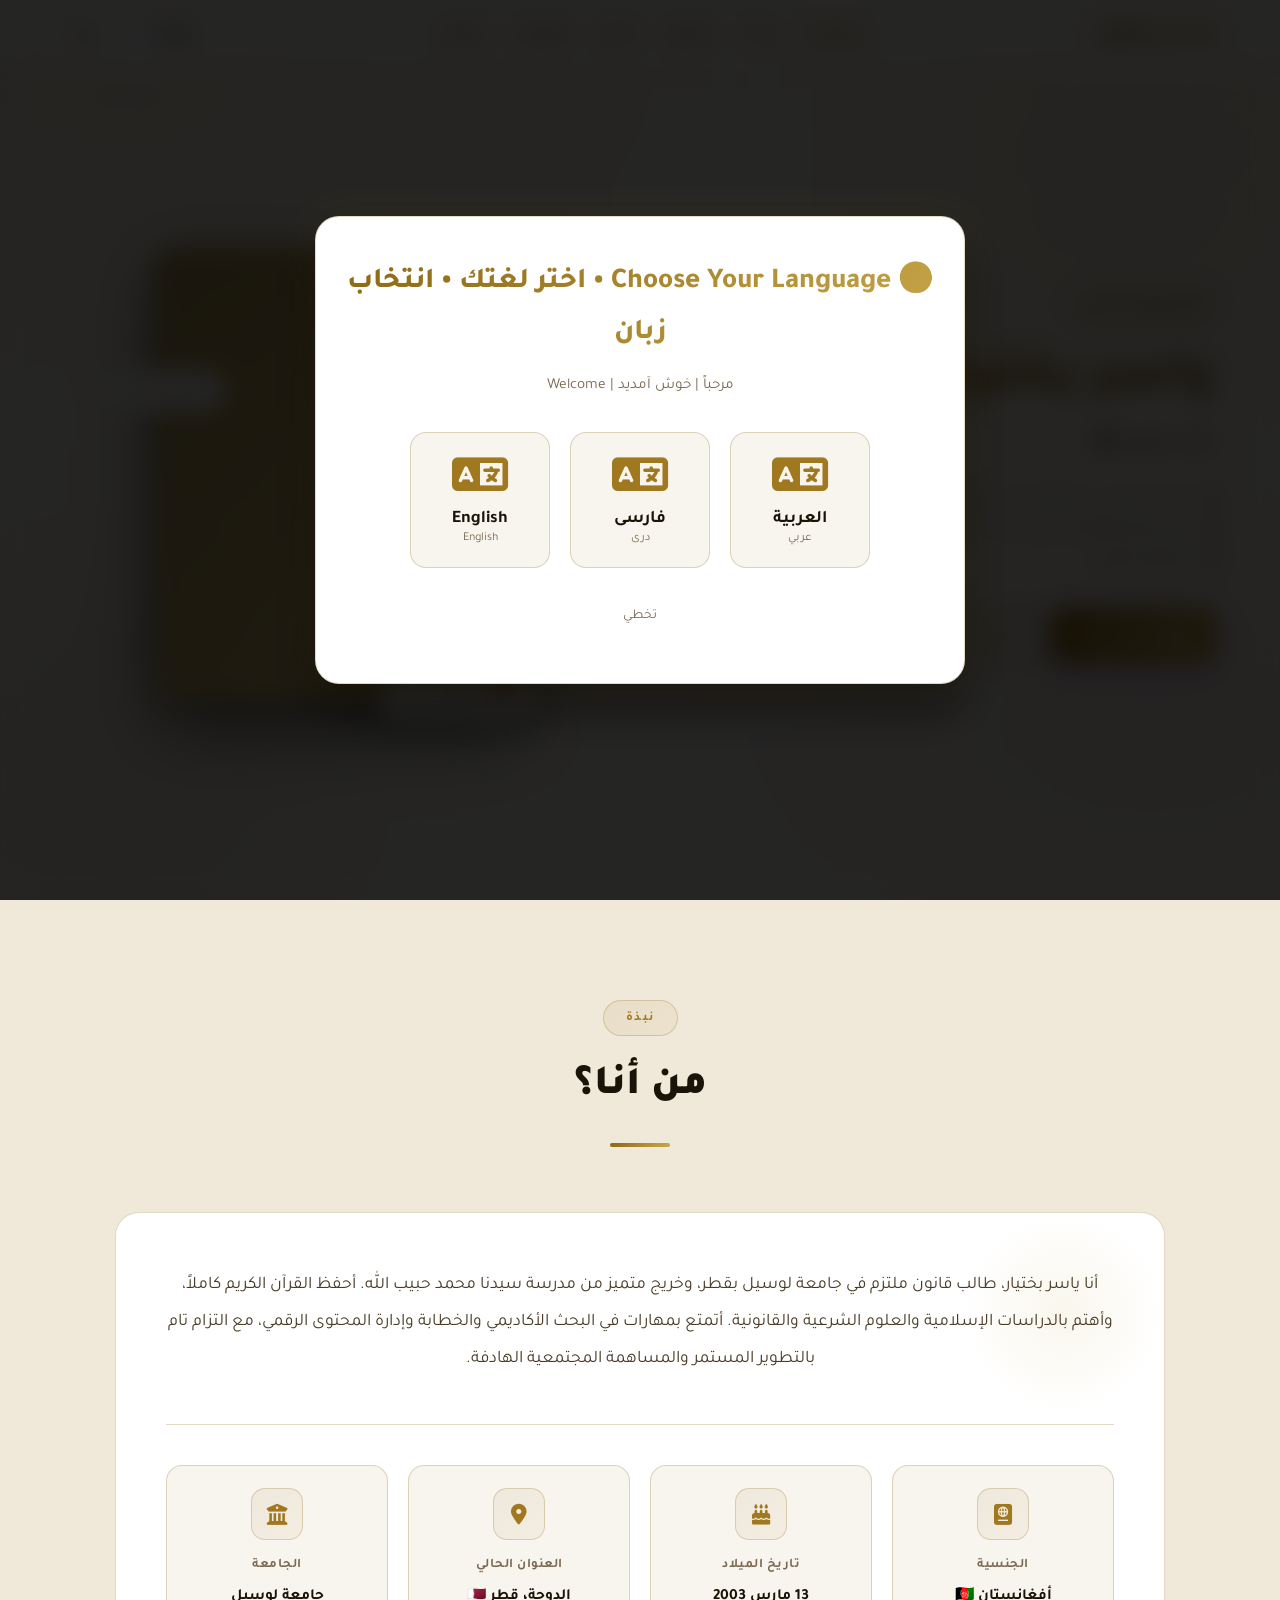
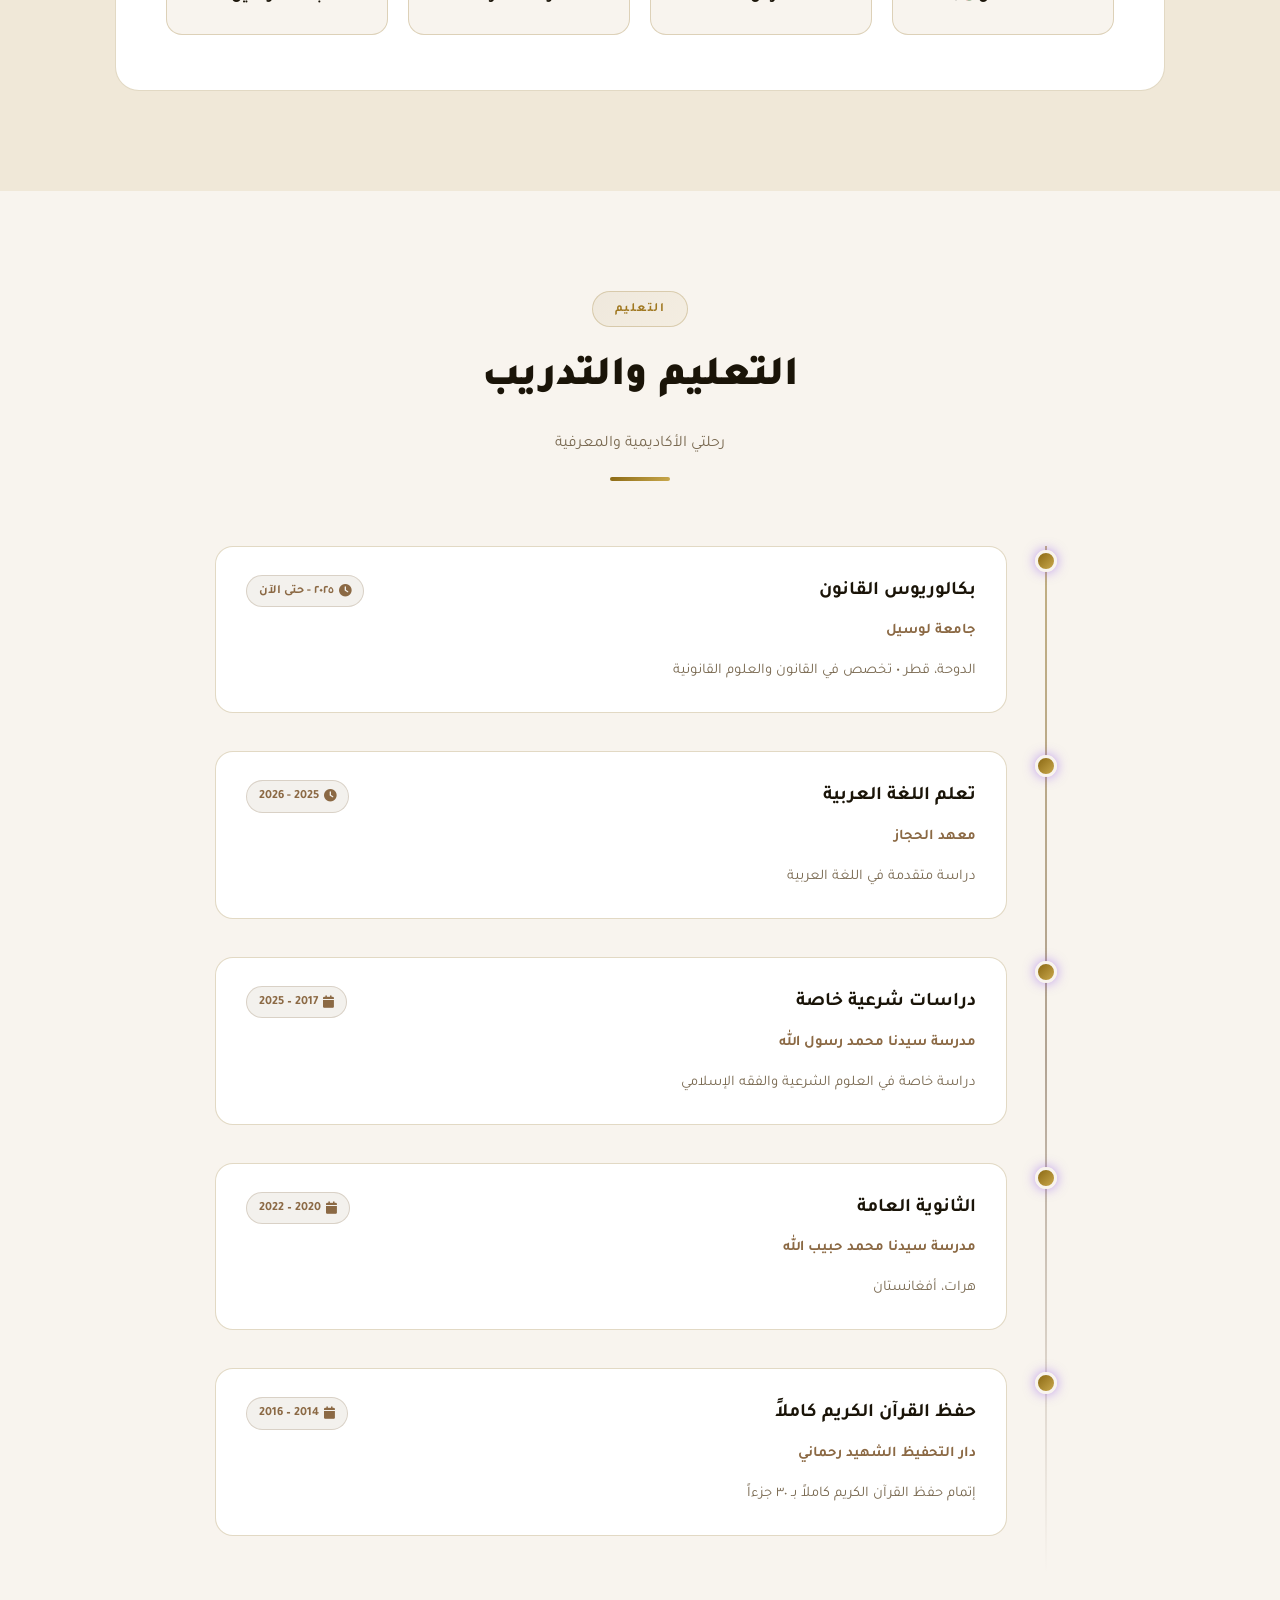
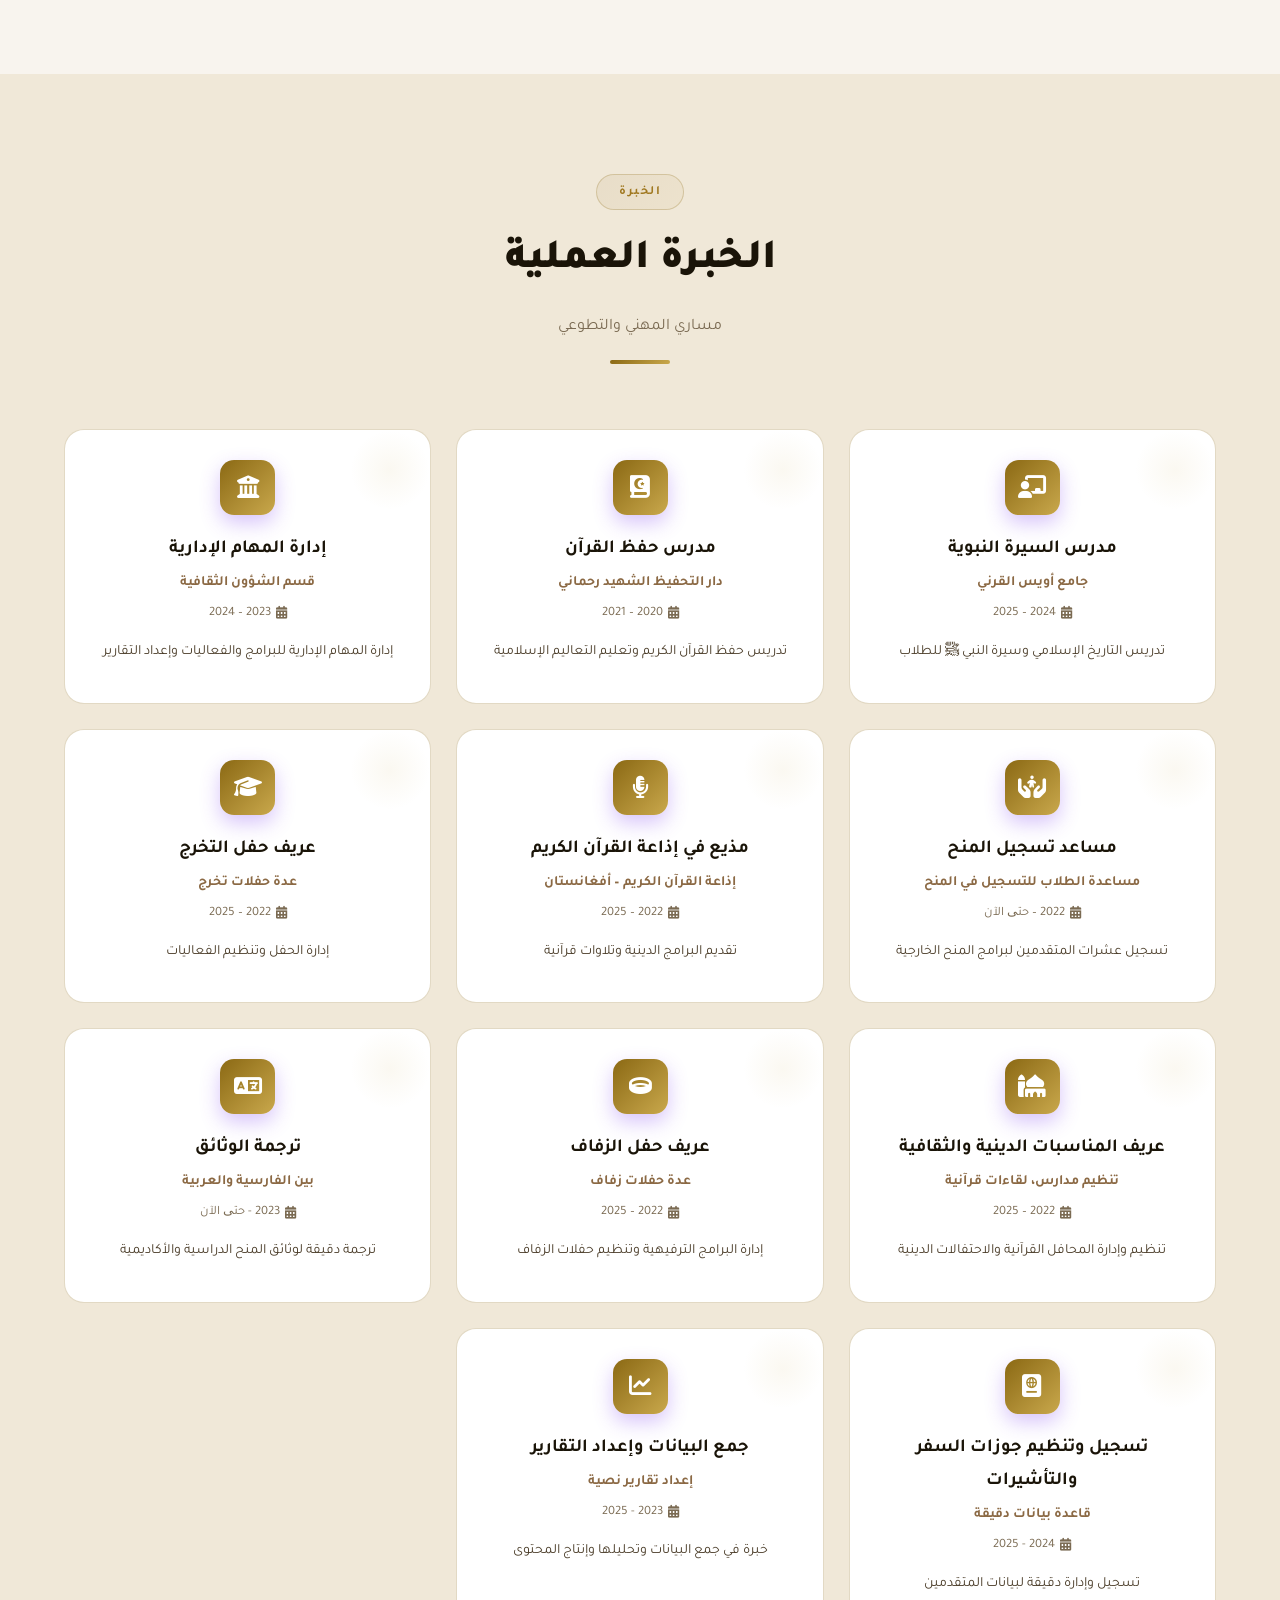
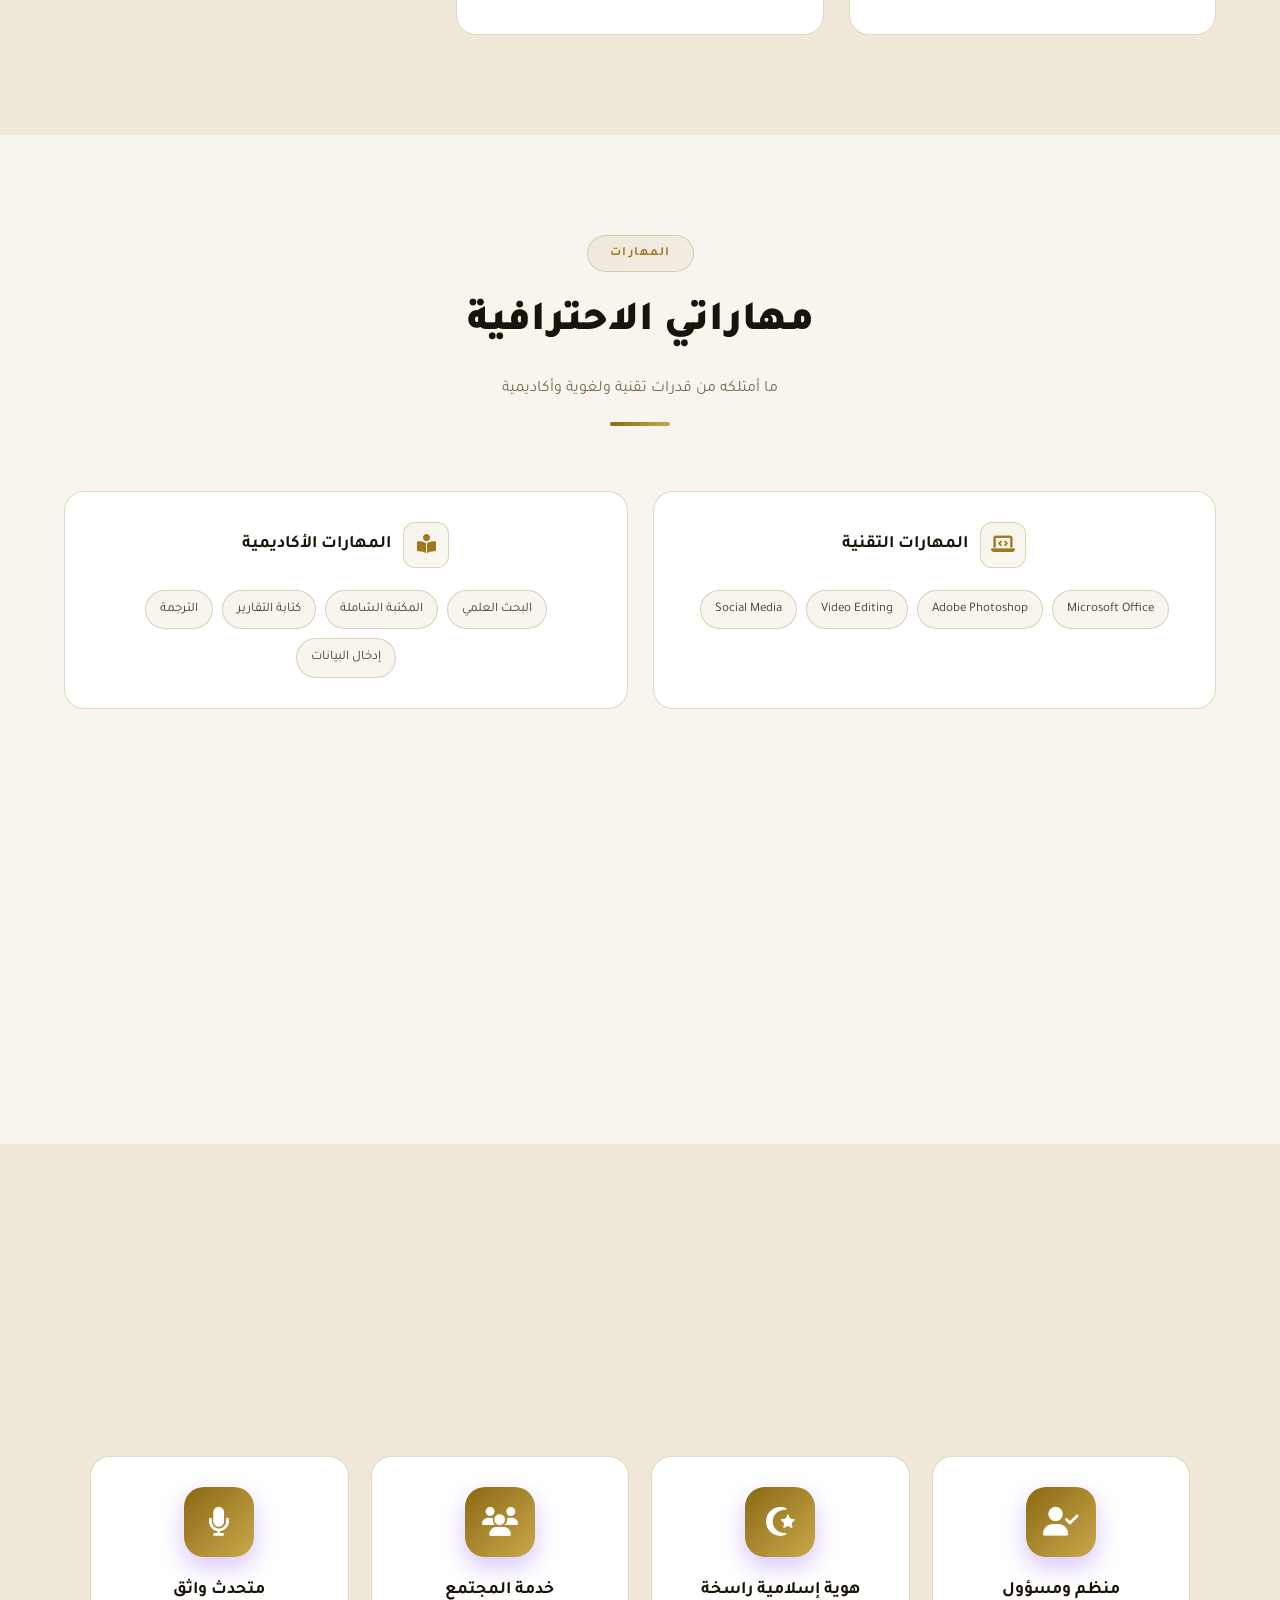
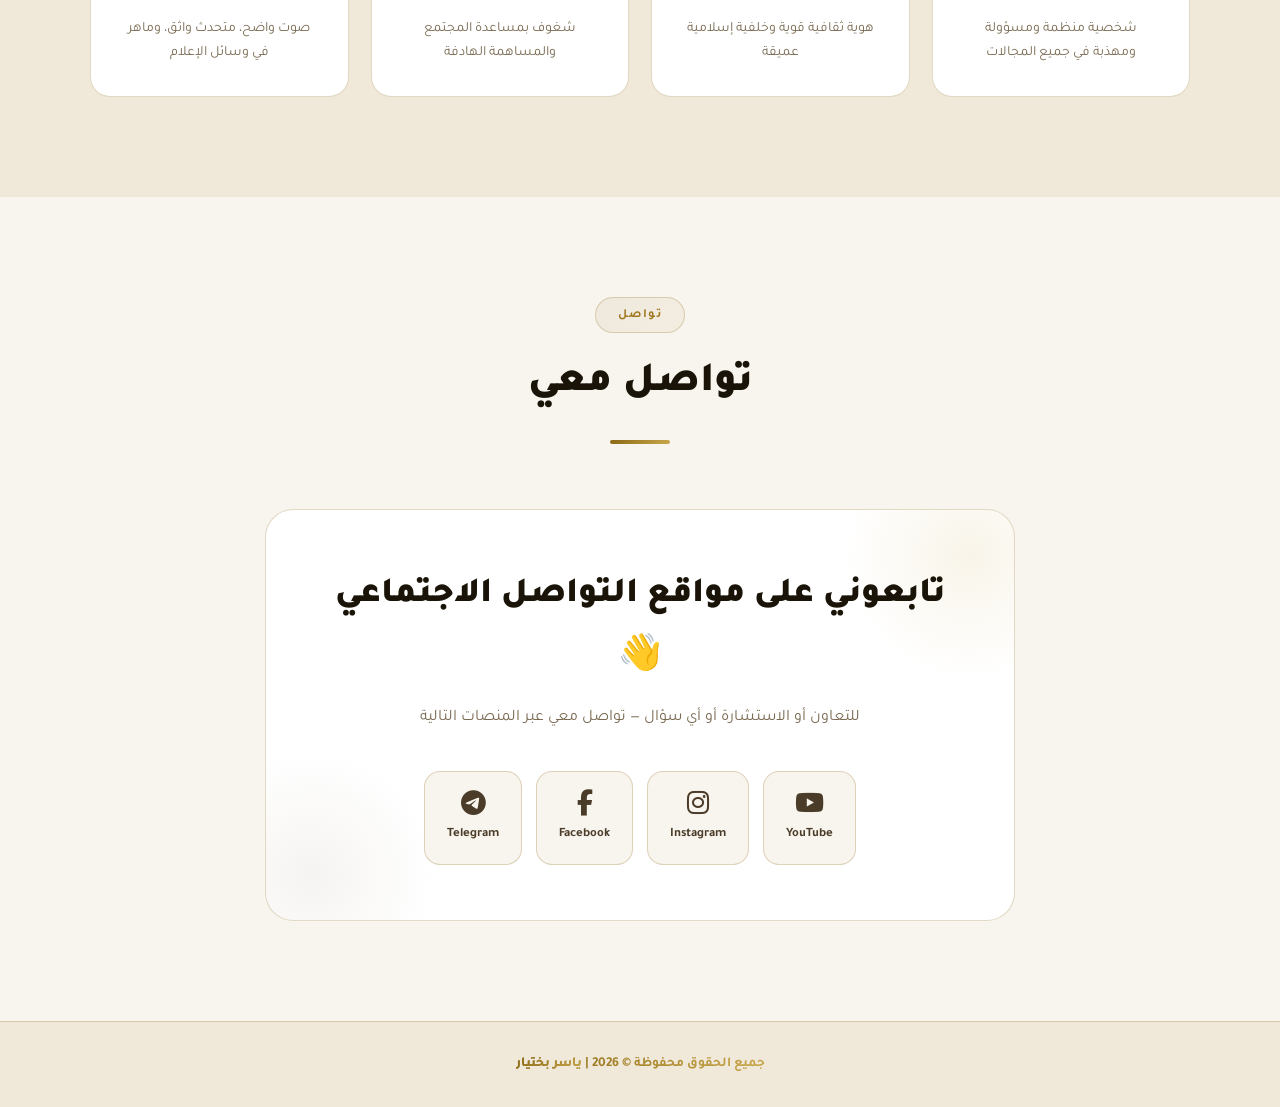
==== commit e061c33e: "Update index.html" ====
--- a/index.html
+++ b/index.html
@@ -7,12 +7,11 @@
     <meta name="description" content="ياسر بختيار - طالب قانون، حافظ قرآن، وباحث في الدراسات الإسلامية">
     <link rel="preconnect" href="https://fonts.googleapis.com">
     <link rel="preconnect" href="https://fonts.gstatic.com" crossorigin>
-    <!-- Tajawal (عربی) + Inter (انگلیسی) — Vazirmatn از CDN -->
     <link href="https://fonts.googleapis.com/css2?family=Tajawal:wght@300;400;500;700;900&family=Inter:wght@300;400;500;600;700;800&display=swap" rel="stylesheet">
     <link href="https://cdn.jsdelivr.net/gh/rastikerdar/vazirmatn@v33.003/Vazirmatn-font-face.css" rel="stylesheet">
     <link rel="stylesheet" href="https://cdnjs.cloudflare.com/ajax/libs/font-awesome/6.5.1/css/all.min.css">
     <style>
-        /* ===== CSS Variables - Dark Theme ===== */
+        /* ===== CSS Variables ===== */
         :root {
             --bg-primary: #0a0c0f;
             --bg-secondary: #0f1218;
@@ -64,11 +63,10 @@
 
         html {
             scroll-behavior: smooth;
-            scroll-padding-top: 80px;
+            scroll-padding-block-start: 80px;
             overflow-x: hidden;
         }
 
-        /* ===== فونت پیش‌فرض: عربی (Amiri → Tajawal) ===== */
         body {
             font-family: 'Tajawal', 'Vazirmatn', sans-serif;
             background: var(--bg-primary);
@@ -79,13 +77,8 @@
             transition: background 0.4s, color 0.4s;
         }
 
-        /* فارسی: فقط Vazirmatn */
         body[lang="fa"] { font-family: 'Vazirmatn', sans-serif; }
-
-        /* عربی: Tajawal */
         body[lang="ar"] { font-family: 'Tajawal', sans-serif; }
-
-        /* انگلیسی: Inter (بدون Tajawal) */
         body[lang="en"] { font-family: 'Inter', sans-serif; }
 
         a { text-decoration: none; color: inherit; transition: var(--transition); }
@@ -153,7 +146,7 @@
         .modal-container h2 {
             font-size: 1.8rem;
             font-weight: 800;
-            margin-bottom: 12px;
+            margin-block-end: 12px;
             background: var(--accent-gradient);
             -webkit-background-clip: text;
             background-clip: text;
@@ -162,7 +155,7 @@
         .modal-container > p {
             color: var(--text-muted);
             font-size: 0.95rem;
-            margin-bottom: 32px;
+            margin-block-end: 32px;
         }
 
         .lang-options-modal {
@@ -170,7 +163,7 @@
             flex-wrap: wrap;
             justify-content: center;
             gap: 20px;
-            margin-bottom: 32px;
+            margin-block-end: 32px;
         }
 
         .lang-option-card {
@@ -193,7 +186,7 @@
         .lang-option-card i {
             font-size: 2.8rem;
             display: block;
-            margin-bottom: 12px;
+            margin-block-end: 12px;
             color: var(--accent-light);
         }
         .lang-option-card .modal-lang-name {
@@ -240,7 +233,8 @@
         /* ===== SCROLL PROGRESS ===== */
         #scroll-progress {
             position: fixed;
-            top: 0; right: 0; left: 0;
+            top: 0;
+            inset-inline: 0;
             height: 3px;
             z-index: 9999;
             background: var(--accent-gradient);
@@ -252,12 +246,13 @@
         /* ===== HEADER ===== */
         header {
             position: fixed;
-            top: 0; right: 0; left: 0;
+            top: 0;
+            inset-inline: 0;
             padding: 0.9rem 5%;
             background: var(--header-bg);
             backdrop-filter: blur(24px) saturate(180%);
             -webkit-backdrop-filter: blur(24px) saturate(180%);
-            border-bottom: 1px solid var(--border-color);
+            border-block-end: 1px solid var(--border-color);
             z-index: 1000;
             display: flex;
             justify-content: space-between;
@@ -306,7 +301,7 @@
         .lang-dropdown {
             position: absolute;
             top: calc(100% + 8px);
-            right: 0;
+            inset-inline-end: 0;
             background: var(--bg-card);
             border: 1px solid var(--border-color);
             border-radius: 14px;
@@ -318,7 +313,6 @@
             box-shadow: 0 15px 50px rgba(0,0,0,0.35), var(--shadow-accent);
         }
         .lang-dropdown.active { opacity: 1; visibility: visible; transform: translateY(0); }
-        [dir="ltr"] .lang-dropdown { right: auto; left: 0; }
 
         .lang-option {
             display: flex; align-items: center; gap: 10px;
@@ -364,8 +358,8 @@
             position: absolute; border-radius: 50%;
             filter: blur(80px); pointer-events: none; z-index: 0;
         }
-        .hero-orb-1 { width: 500px; height: 500px; background: rgba(201,168,76,0.1); top: -100px; left: -100px; }
-        .hero-orb-2 { width: 400px; height: 400px; background: rgba(139,115,85,0.07); bottom: -80px; right: -80px; }
+        .hero-orb-1 { width: 500px; height: 500px; background: rgba(201,168,76,0.1); top: -100px; inset-inline-start: -100px; }
+        .hero-orb-2 { width: 400px; height: 400px; background: rgba(139,115,85,0.07); bottom: -80px; inset-inline-end: -80px; }
 
         .hero-container { max-width: 1350px; width: 100%; position: relative; z-index: 1; }
 
@@ -373,9 +367,7 @@
             display: flex; flex-direction: column-reverse;
             align-items: center; gap: 60px; width: 100%;
         }
-        .hero-text { flex: 1; }
-        [dir="rtl"] .hero-text { text-align: right; }
-        [dir="ltr"] .hero-text { text-align: left; }
+        .hero-text { flex: 1; text-align: start; }
 
         .hero-badge {
             display: inline-flex; align-items: center; gap: 8px;
@@ -383,7 +375,7 @@
             background: linear-gradient(135deg, rgba(201,168,76,0.12), rgba(139,115,85,0.1));
             border: 1px solid var(--border-color); border-radius: var(--radius-pill);
             color: var(--accent-light); font-size: 0.82rem; font-weight: 700;
-            margin-bottom: 22px; letter-spacing: 0.5px;
+            margin-block-end: 22px; letter-spacing: 0.5px;
         }
         .hero-badge::before {
             content: ''; width: 7px; height: 7px;
@@ -395,7 +387,7 @@
 
         .hero-text h1 {
             font-size: 3.4rem; font-weight: 900; line-height: 1.15;
-            margin-bottom: 18px;
+            margin-block-end: 18px;
             background: linear-gradient(135deg, var(--text-primary) 0%, var(--accent-light) 60%, var(--accent2-light) 100%);
             -webkit-background-clip: text; background-clip: text;
             -webkit-text-fill-color: transparent;
@@ -403,22 +395,23 @@
 
         .hero-subtitle {
             font-size: 1.15rem; color: var(--text-secondary);
-            margin-bottom: 22px; font-weight: 400; min-height: 1.5em;
+            margin-block-end: 22px; font-weight: 400; min-height: 1.5em;
         }
         .typing-wrapper { display: inline-block; color: var(--accent2-light); font-weight: 700; }
         .typing-cursor {
             display: inline-block; width: 2px; height: 1.1em;
-            background: var(--accent2-light); margin-inline-start: 2px;
+            background: var(--accent2-light);
+            margin-inline-start: 2px;
             vertical-align: text-bottom; animation: blink 0.8s infinite;
         }
         @keyframes blink { 0%,100%{opacity:1} 50%{opacity:0} }
 
         .hero-desc {
             font-size: 1.02rem; color: var(--text-muted);
-            line-height: 1.9; margin-bottom: 32px; max-width: 580px;
-        }
-        [dir="rtl"] .hero-desc { padding-right: 18px; border-right: 3px solid var(--accent); }
-        [dir="ltr"] .hero-desc { padding-left: 18px; border-left: 3px solid var(--accent); }
+            line-height: 1.9; margin-block-end: 32px; max-width: 580px;
+            padding-inline-start: 18px;
+            border-inline-start: 3px solid var(--accent);
+        }
 
         .hero-buttons { display: flex; gap: 14px; flex-wrap: wrap; }
 
@@ -455,7 +448,7 @@
             z-index: 0; opacity: 0.7; filter: blur(2px);
         }
         .image-frame::after {
-            content: ''; position: absolute; top: 15px; left: 15px; right: -15px; bottom: -15px;
+            content: ''; position: absolute; top: 15px; inset-inline-start: 15px; inset-inline-end: -15px; bottom: -15px;
             border: 2px solid var(--accent2); border-radius: 24px;
             z-index: 0; opacity: 0.4;
         }
@@ -466,14 +459,13 @@
         }
 
         .image-badge {
-            position: absolute; bottom: -20px; left: -20px; z-index: 2;
+            position: absolute; bottom: -20px; inset-inline-start: -20px; z-index: 2;
             background: var(--bg-card); border: 1px solid var(--border-color);
             border-radius: var(--radius-md); padding: 14px 18px;
             display: flex; align-items: center; gap: 10px;
             box-shadow: 0 10px 30px rgba(0,0,0,0.3);
             backdrop-filter: blur(10px);
         }
-        [dir="ltr"] .image-badge { left: auto; right: -20px; }
         .image-badge i { font-size: 1.5rem; color: var(--accent-light); }
         .image-badge .badge-text { font-size: 0.78rem; color: var(--text-secondary); }
         .image-badge .badge-text strong { display: block; color: var(--text-primary); font-size: 0.92rem; }
@@ -486,62 +478,58 @@
             box-shadow: 0 5px 20px rgba(139,115,85,0.15);
             white-space: nowrap;
         }
-        .floating-tag.tag1 { top: 20px; left: -40px; animation: float1 3s ease-in-out infinite; }
-        .floating-tag.tag2 { top: 120px; right: -50px; animation: float2 3.5s ease-in-out infinite; }
-        [dir="ltr"] .floating-tag.tag1 { left: auto; right: -40px; }
-        [dir="ltr"] .floating-tag.tag2 { right: auto; left: -50px; }
+        .floating-tag.tag1 { top: 20px; inset-inline-start: -40px; animation: float1 3s ease-in-out infinite; }
+        .floating-tag.tag2 { top: 120px; inset-inline-end: -50px; animation: float2 3.5s ease-in-out infinite; }
 
         @keyframes float1 { 0%,100%{transform:translateY(0)} 50%{transform:translateY(-12px)} }
         @keyframes float2 { 0%,100%{transform:translateY(0)} 50%{transform:translateY(10px)} }
 
         /* ===== SECTIONS COMMON ===== */
         section { padding: 100px 5%; }
-        .section-header { text-align: center; margin-bottom: 65px; }
+        .section-header { text-align: center; margin-block-end: 65px; }
         .section-label {
             display: inline-block; padding: 6px 22px;
             background: var(--accent-gradient-soft);
             border: 1px solid var(--border-color); border-radius: var(--radius-pill);
             color: var(--accent-light); font-size: 0.78rem; font-weight: 700;
-            margin-bottom: 14px; letter-spacing: 1.5px; text-transform: uppercase;
+            margin-block-end: 14px; letter-spacing: 1.5px; text-transform: uppercase;
         }
         .section-header h2 {
-            font-size: 2.6rem; font-weight: 900; color: var(--text-primary); margin-bottom: 14px;
+            font-size: 2.6rem; font-weight: 900; color: var(--text-primary); margin-block-end: 14px;
         }
         .section-header h2 .accent-text {
             background: var(--accent-gradient);
             -webkit-background-clip: text; background-clip: text;
             -webkit-text-fill-color: transparent;
         }
-        .section-header p { font-size: 1rem; color: var(--text-muted); max-width: 550px; margin: 0 auto; }
+        .section-header p { font-size: 1rem; color: var(--text-muted); margin-inline: auto; max-width: 550px; }
         .section-divider {
             width: 60px; height: 4px; border-radius: 2px;
-            background: var(--accent-gradient); margin: 18px auto 0;
+            background: var(--accent-gradient); margin-inline: auto; margin-block-start: 18px;
         }
 
         /* ===== ABOUT ===== */
         .about { background: var(--bg-secondary); }
         .about-inner {
-            max-width: 1050px; margin: 0 auto;
+            max-width: 1050px; margin-inline: auto;
             background: var(--bg-card); border: 1px solid var(--border-color);
             border-radius: var(--radius-lg); padding: 55px 50px;
             position: relative; overflow: hidden;
         }
         .about-inner::before {
-            content: ''; position: absolute; top: 0; left: 0;
+            content: ''; position: absolute; top: 0; inset-inline-start: 0;
             width: 200px; height: 200px;
             background: radial-gradient(circle, rgba(201,168,76,0.1) 0%, transparent 70%);
             border-radius: 50%;
         }
-        [dir="ltr"] .about-inner::before { left: auto; right: 0; }
-
         .about-text {
             font-size: 1.1rem; color: var(--text-secondary);
             line-height: 2.1; text-align: center; position: relative; z-index: 1;
         }
         .info-grid {
             display: grid; grid-template-columns: repeat(auto-fit, minmax(180px, 1fr));
-            gap: 20px; margin-top: 45px; padding-top: 40px;
-            border-top: 1px solid var(--border-color);
+            gap: 20px; margin-block-start: 45px; padding-block-start: 40px;
+            border-block-start: 1px solid var(--border-color);
             position: relative; z-index: 1;
         }
         .info-item {
@@ -554,62 +542,58 @@
             width: 52px; height: 52px; border-radius: 14px;
             background: var(--accent-gradient-soft); border: 1px solid var(--border-color);
             display: flex; align-items: center; justify-content: center;
-            margin: 0 auto 14px;
+            margin-inline: auto; margin-block-end: 14px;
         }
         .info-icon-wrap i { font-size: 1.3rem; color: var(--accent-light); }
         .info-item h4 {
             font-size: 0.82rem; color: var(--text-muted);
-            margin-bottom: 6px; text-transform: uppercase; letter-spacing: 0.5px;
+            margin-block-end: 6px; text-transform: uppercase; letter-spacing: 0.5px;
         }
         .info-item p { font-size: 0.97rem; color: var(--text-primary); font-weight: 600; }
 
         /* ===== EDUCATION ===== */
         .education { background: var(--bg-primary); }
-        .timeline { max-width: 850px; margin: 0 auto; position: relative; }
+        .timeline { max-width: 850px; margin-inline: auto; position: relative; }
         .timeline::before {
-            content: ''; position: absolute; top: 0; left: 18px;
+            content: ''; position: absolute; top: 0; inset-inline-start: 18px;
             width: 2px; height: 100%;
             background: linear-gradient(to bottom, var(--accent), var(--accent2), transparent);
             opacity: 0.5;
         }
-        [dir="rtl"] .timeline::before { left: auto; right: 18px; }
-        .timeline-item { position: relative; padding-left: 58px; padding-bottom: 38px; }
-        [dir="rtl"] .timeline-item { padding-left: 0; padding-right: 58px; }
+        .timeline-item { position: relative; padding-inline-start: 58px; padding-block-end: 38px; }
         .timeline-dot {
-            position: absolute; top: 4px; left: 8px;
+            position: absolute; top: 4px; inset-inline-start: 8px;
             width: 22px; height: 22px;
             background: var(--accent-gradient); border-radius: 50%;
             border: 3px solid var(--bg-primary);
             box-shadow: 0 0 12px rgba(124,58,237,0.5); z-index: 1;
         }
-        [dir="rtl"] .timeline-dot { left: auto; right: 8px; }
         .timeline-card {
             background: var(--bg-card); border: 1px solid var(--border-color);
             border-radius: 18px; padding: 28px 30px; transition: var(--transition);
         }
         .timeline-card:hover { border-color: var(--accent); box-shadow: var(--shadow-accent); transform: translateX(6px); }
-        [dir="rtl"] .timeline-card:hover { transform: translateX(-6px); }
         .timeline-card-head { display: flex; align-items: flex-start; justify-content: space-between; gap: 15px; flex-wrap: wrap; }
-        .timeline-card h3 { font-size: 1.2rem; color: var(--text-primary); margin-bottom: 5px; }
-        .timeline-card .institution { color: var(--accent2-light); font-weight: 600; font-size: 0.92rem; margin-bottom: 5px; }
+        .timeline-card h3 { font-size: 1.2rem; color: var(--text-primary); margin-block-end: 5px; }
+        .timeline-card .institution { color: var(--accent2-light); font-weight: 600; font-size: 0.92rem; margin-block-end: 5px; }
         .period-badge {
             display: inline-flex; align-items: center; gap: 5px;
             padding: 4px 12px; border-radius: 20px;
             background: rgba(139,115,85,0.1); border: 1px solid rgba(139,115,85,0.25);
             color: var(--accent2-light); font-size: 0.78rem; font-weight: 600; white-space: nowrap;
         }
-        .timeline-card p { font-size: 0.92rem; color: var(--text-muted); line-height: 1.7; margin-top: 10px; }
+        .timeline-card p { font-size: 0.92rem; color: var(--text-muted); line-height: 1.7; margin-block-start: 10px; }
 
         /* ===== EXPERIENCE ===== */
         .experience { background: var(--bg-secondary); }
-        .exp-grid { display: grid; grid-template-columns: repeat(3, 1fr); gap: 25px; max-width: 1200px; margin: 0 auto; }
+        .exp-grid { display: grid; grid-template-columns: repeat(3, 1fr); gap: 25px; max-width: 1200px; margin-inline: auto; }
         .exp-card {
             background: var(--bg-card); border: 1px solid var(--border-color);
             border-radius: 20px; padding: 30px; transition: var(--transition);
             position: relative; overflow: hidden; text-align: center;
         }
         .exp-card::before {
-            content: ''; position: absolute; top: 0; left: 0;
+            content: ''; position: absolute; top: 0; inset-inline-start: 0;
             width: 80px; height: 80px;
             background: radial-gradient(circle, rgba(201,168,76,0.08) 0%, transparent 70%);
             border-radius: 50%;
@@ -619,24 +603,24 @@
             width: 55px; height: 55px; border-radius: 14px;
             background: var(--accent-gradient);
             display: flex; align-items: center; justify-content: center;
-            margin: 0 auto 18px; box-shadow: 0 8px 20px rgba(124,58,237,0.3);
+            margin-inline: auto; margin-block-end: 18px; box-shadow: 0 8px 20px rgba(124,58,237,0.3);
         }
         .exp-icon i { font-size: 1.4rem; color: #fff; }
-        .exp-card h3 { font-size: 1.15rem; color: var(--text-primary); margin-bottom: 5px; }
-        .exp-company { color: var(--accent2-light); font-weight: 700; font-size: 0.88rem; margin-bottom: 5px; }
-        .exp-period { display: inline-flex; align-items: center; gap: 5px; color: var(--text-muted); font-size: 0.8rem; margin-bottom: 16px; }
+        .exp-card h3 { font-size: 1.15rem; color: var(--text-primary); margin-block-end: 5px; }
+        .exp-company { color: var(--accent2-light); font-weight: 700; font-size: 0.88rem; margin-block-end: 5px; }
+        .exp-period { display: inline-flex; align-items: center; gap: 5px; color: var(--text-muted); font-size: 0.8rem; margin-block-end: 16px; }
         .exp-card ul { list-style: none; padding: 0; margin: 0; }
-        .exp-card ul li { font-size: 0.88rem; color: var(--text-secondary); margin-bottom: 8px; line-height: 1.65; }
+        .exp-card ul li { font-size: 0.88rem; color: var(--text-secondary); margin-block-end: 8px; line-height: 1.65; }
 
         /* ===== SKILLS ===== */
         .skills { background: var(--bg-primary); }
-        .skills-grid { display: grid; grid-template-columns: repeat(2, 1fr); gap: 25px; max-width: 1200px; margin: 0 auto; }
+        .skills-grid { display: grid; grid-template-columns: repeat(2, 1fr); gap: 25px; max-width: 1200px; margin-inline: auto; }
         .skill-card {
             background: var(--bg-card); border: 1px solid var(--border-color);
             border-radius: 20px; padding: 30px; transition: var(--transition); text-align: center;
         }
         .skill-card:hover { border-color: var(--accent2); box-shadow: var(--shadow-accent2); }
-        .skill-card-head { display: flex; align-items: center; justify-content: center; gap: 12px; margin-bottom: 22px; }
+        .skill-card-head { display: flex; align-items: center; justify-content: center; gap: 12px; margin-block-end: 22px; }
         .skill-icon {
             width: 46px; height: 46px; border-radius: 12px;
             background: var(--accent-gradient-soft); border: 1px solid var(--border-color);
@@ -653,8 +637,8 @@
         }
         .skill-tag:hover { border-color: var(--accent); color: var(--accent-light); background: rgba(201,168,76,0.08); transform: translateY(-2px); }
 
-        .lang-bar { margin-bottom: 18px; text-align: center; }
-        .lang-bar-top { display: flex; justify-content: space-between; margin-bottom: 8px; font-size: 0.9rem; color: var(--text-primary); }
+        .lang-bar { margin-block-end: 18px; text-align: center; }
+        .lang-bar-top { display: flex; justify-content: space-between; margin-block-end: 8px; font-size: 0.9rem; color: var(--text-primary); }
         .lang-bar-top .lang-level { color: var(--accent2-light); font-size: 0.8rem; font-weight: 600; }
         .progress-track { height: 8px; background: var(--bg-primary); border-radius: 4px; overflow: hidden; }
         .progress-fill {
@@ -672,51 +656,49 @@
 
         /* ===== TRAITS ===== */
         .traits { background: var(--bg-secondary); }
-        .traits-grid { display: grid; grid-template-columns: repeat(auto-fit, minmax(240px, 1fr)); gap: 22px; max-width: 1100px; margin: 0 auto; }
+        .traits-grid { display: grid; grid-template-columns: repeat(auto-fit, minmax(240px, 1fr)); gap: 22px; max-width: 1100px; margin-inline: auto; }
         .trait-card {
             background: var(--bg-card); border: 1px solid var(--border-color);
             border-radius: 20px; padding: 30px; text-align: center;
             transition: var(--transition); position: relative; overflow: hidden;
         }
         .trait-card::after {
-            content: ''; position: absolute; bottom: 0; left: 0; right: 0;
+            content: ''; position: absolute; bottom: 0; inset-inline: 0;
             height: 3px; background: var(--accent-gradient);
-            transform: scaleX(0); transition: transform 0.3s; transform-origin: right;
+            transform: scaleX(0); transition: transform 0.3s; transform-origin: end;
         }
         .trait-card:hover { border-color: var(--accent); box-shadow: var(--shadow-accent); transform: translateY(-6px); }
-        .trait-card:hover::after { transform: scaleX(1); transform-origin: left; }
+        .trait-card:hover::after { transform: scaleX(1); transform-origin: start; }
         .trait-icon-wrap {
             width: 70px; height: 70px; border-radius: 20px;
-            background: var(--accent-gradient); margin: 0 auto 18px;
+            background: var(--accent-gradient); margin-inline: auto; margin-block-end: 18px;
             display: flex; align-items: center; justify-content: center;
             box-shadow: 0 10px 25px rgba(124,58,237,0.3);
         }
         .trait-icon-wrap i { font-size: 1.8rem; color: #fff; }
-        .trait-card h4 { font-size: 1.1rem; color: var(--text-primary); margin-bottom: 10px; font-weight: 700; }
+        .trait-card h4 { font-size: 1.1rem; color: var(--text-primary); margin-block-end: 10px; font-weight: 700; }
         .trait-card p { font-size: 0.88rem; color: var(--text-muted); line-height: 1.75; }
 
         /* ===== CONTACT ===== */
         .contact { background: var(--bg-primary); }
         .contact-wrap {
-            max-width: 750px; margin: 0 auto;
+            max-width: 750px; margin-inline: auto;
             background: var(--bg-card); border: 1px solid var(--border-color);
             border-radius: 28px; padding: 55px 45px; text-align: center;
             position: relative; overflow: hidden;
         }
         .contact-wrap::before {
-            content: ''; position: absolute; top: -80px; left: -80px;
+            content: ''; position: absolute; top: -80px; inset-inline-start: -80px;
             width: 250px; height: 250px;
             background: radial-gradient(circle, rgba(201,168,76,0.12) 0%, transparent 70%);
         }
-        [dir="ltr"] .contact-wrap::before { left: auto; right: -80px; }
         .contact-wrap::after {
-            content: ''; position: absolute; bottom: -80px; right: -80px;
+            content: ''; position: absolute; bottom: -80px; inset-inline-end: -80px;
             width: 250px; height: 250px;
             background: radial-gradient(circle, rgba(139,115,85,0.08) 0%, transparent 70%);
         }
-        [dir="ltr"] .contact-wrap::after { right: auto; left: -80px; }
-        .contact-wrap h2 { font-size: 2.2rem; font-weight: 900; color: var(--text-primary); margin-bottom: 12px; position: relative; z-index: 1; }
-        .contact-wrap > p { font-size: 1rem; color: var(--text-muted); margin-bottom: 38px; position: relative; z-index: 1; }
+        .contact-wrap h2 { font-size: 2.2rem; font-weight: 900; color: var(--text-primary); margin-block-end: 12px; position: relative; z-index: 1; }
+        .contact-wrap > p { font-size: 1rem; color: var(--text-muted); margin-block-end: 38px; position: relative; z-index: 1; }
         .social-grid { display: flex; justify-content: center; gap: 14px; flex-wrap: wrap; position: relative; z-index: 1; }
         .social-btn {
             display: flex; flex-direction: column; align-items: center; gap: 8px;
@@ -738,7 +720,7 @@
 
         /* ===== FOOTER ===== */
         footer {
-            background: var(--bg-secondary); border-top: 1px solid var(--border-color);
+            background: var(--bg-secondary); border-block-start: 1px solid var(--border-color);
             padding: 30px 5%; text-align: center;
         }
         footer p { color: var(--text-muted); font-size: 0.85rem; }
@@ -750,7 +732,7 @@
 
         /* ===== BACK TO TOP ===== */
         #back-top {
-            position: fixed; bottom: 30px; right: 30px; z-index: 999;
+            position: fixed; bottom: 30px; inset-inline-end: 30px; z-index: 999;
             width: 46px; height: 46px; border-radius: 12px;
             background: var(--accent-gradient); color: #fff; font-size: 1.1rem;
             display: flex; align-items: center; justify-content: center;
@@ -758,14 +740,13 @@
             opacity: 0; visibility: hidden; transform: translateY(15px);
             transition: var(--transition); border: none;
         }
-        [dir="ltr"] #back-top { right: auto; left: 30px; }
         #back-top.visible { opacity: 1; visibility: visible; transform: translateY(0); }
         #back-top:hover { transform: translateY(-4px); box-shadow: 0 10px 30px rgba(124,58,237,0.5); }
 
         /* ===== MOBILE NAV ===== */
         .mobile-nav {
-            position: fixed; top: 68px; left: 0; right: 0;
-            background: var(--bg-card); border-bottom: 1px solid var(--border-color);
+            position: fixed; top: 68px; inset-inline: 0;
+            background: var(--bg-card); border-block-end: 1px solid var(--border-color);
             padding: 18px 5%; transform: translateY(-110%); opacity: 0; visibility: hidden;
             transition: var(--transition); z-index: 999;
             box-shadow: 0 20px 50px rgba(0,0,0,0.3);
@@ -841,8 +822,7 @@
             .about-inner { padding: 30px 22px; }
             .contact-wrap { padding: 40px 25px; }
             .section-header h2 { font-size: 2rem; }
-            #back-top { bottom: 20px; right: 20px; }
-            [dir="ltr"] #back-top { right: auto; left: 20px; }
+            #back-top { bottom: 20px; inset-inline-end: 20px; }
             .lang-options-modal .lang-option-card { padding: 15px 20px; min-width: 110px; }
             .modal-container { padding: 30px 20px 40px; }
         }
@@ -1364,7 +1344,6 @@
         var docHeight = document.documentElement.scrollHeight - window.innerHeight;
         var pct = docHeight > 0 ? (scrollTop / docHeight) * 100 : 0;
         scrollBar.style.width = pct + '%';
-
         header.classList.toggle('scrolled', scrollTop > 60);
         backTop.classList.toggle('visible', scrollTop > 300);
 
@@ -1386,6 +1365,7 @@
     };
     var tIdx = 0, cIdx = 0, isTypingForward = true;
 
+    /* ===== KEY FIX: changeLanguage updates BOTH html AND body dir ===== */
     function changeLanguage(lang) {
         currentLang = lang;
         var labels = { ar: 'AR', fa: 'FA', en: 'EN' };
@@ -1395,7 +1375,10 @@
             o.classList.toggle('active', o.dataset.langCode === lang);
         });
 
-        document.documentElement.dir = lang === 'en' ? 'ltr' : 'rtl';
+        // *** CRITICAL: Set dir on BOTH html and body ***
+        var dirVal = lang === 'en' ? 'ltr' : 'rtl';
+        document.documentElement.dir = dirVal;
+        document.body.dir = dirVal;
         document.documentElement.lang = lang;
         document.body.setAttribute('lang', lang);
 
@@ -1417,7 +1400,6 @@
     function typeChar() {
         var texts = typingTexts[currentLang] || typingTexts.ar;
         var word = texts[tIdx % texts.length];
-
         if (isTypingForward) {
             if (cIdx <= word.length) {
                 typingEl.textContent = word.slice(0, cIdx++);
@@ -1514,7 +1496,6 @@
         document.body.style.overflow = '';
         setTimeout(function() { langModal.style.display = 'none'; }, 300);
     }
-
     modalOptions.forEach(function(opt) {
         opt.addEventListener('click', function() {
             var chosen = opt.getAttribute('data-lang');
@@ -1538,8 +1519,14 @@
         document.body.dataset.theme = savedTheme;
         themeIcon.className = savedTheme === 'dark' ? 'fas fa-sun' : 'fas fa-moon';
 
+        // Apply saved dir if exists
+        var savedLang = localStorage.getItem('preferredLang');
+        if (savedLang && savedLang === 'en') {
+            document.documentElement.dir = 'ltr';
+            document.body.dir = 'ltr';
+        }
+
         var hasSeenModal = localStorage.getItem('langModalSeen');
-        var savedLang = localStorage.getItem('preferredLang');
 
         if (!hasSeenModal) {
             langModal.style.display = 'flex';
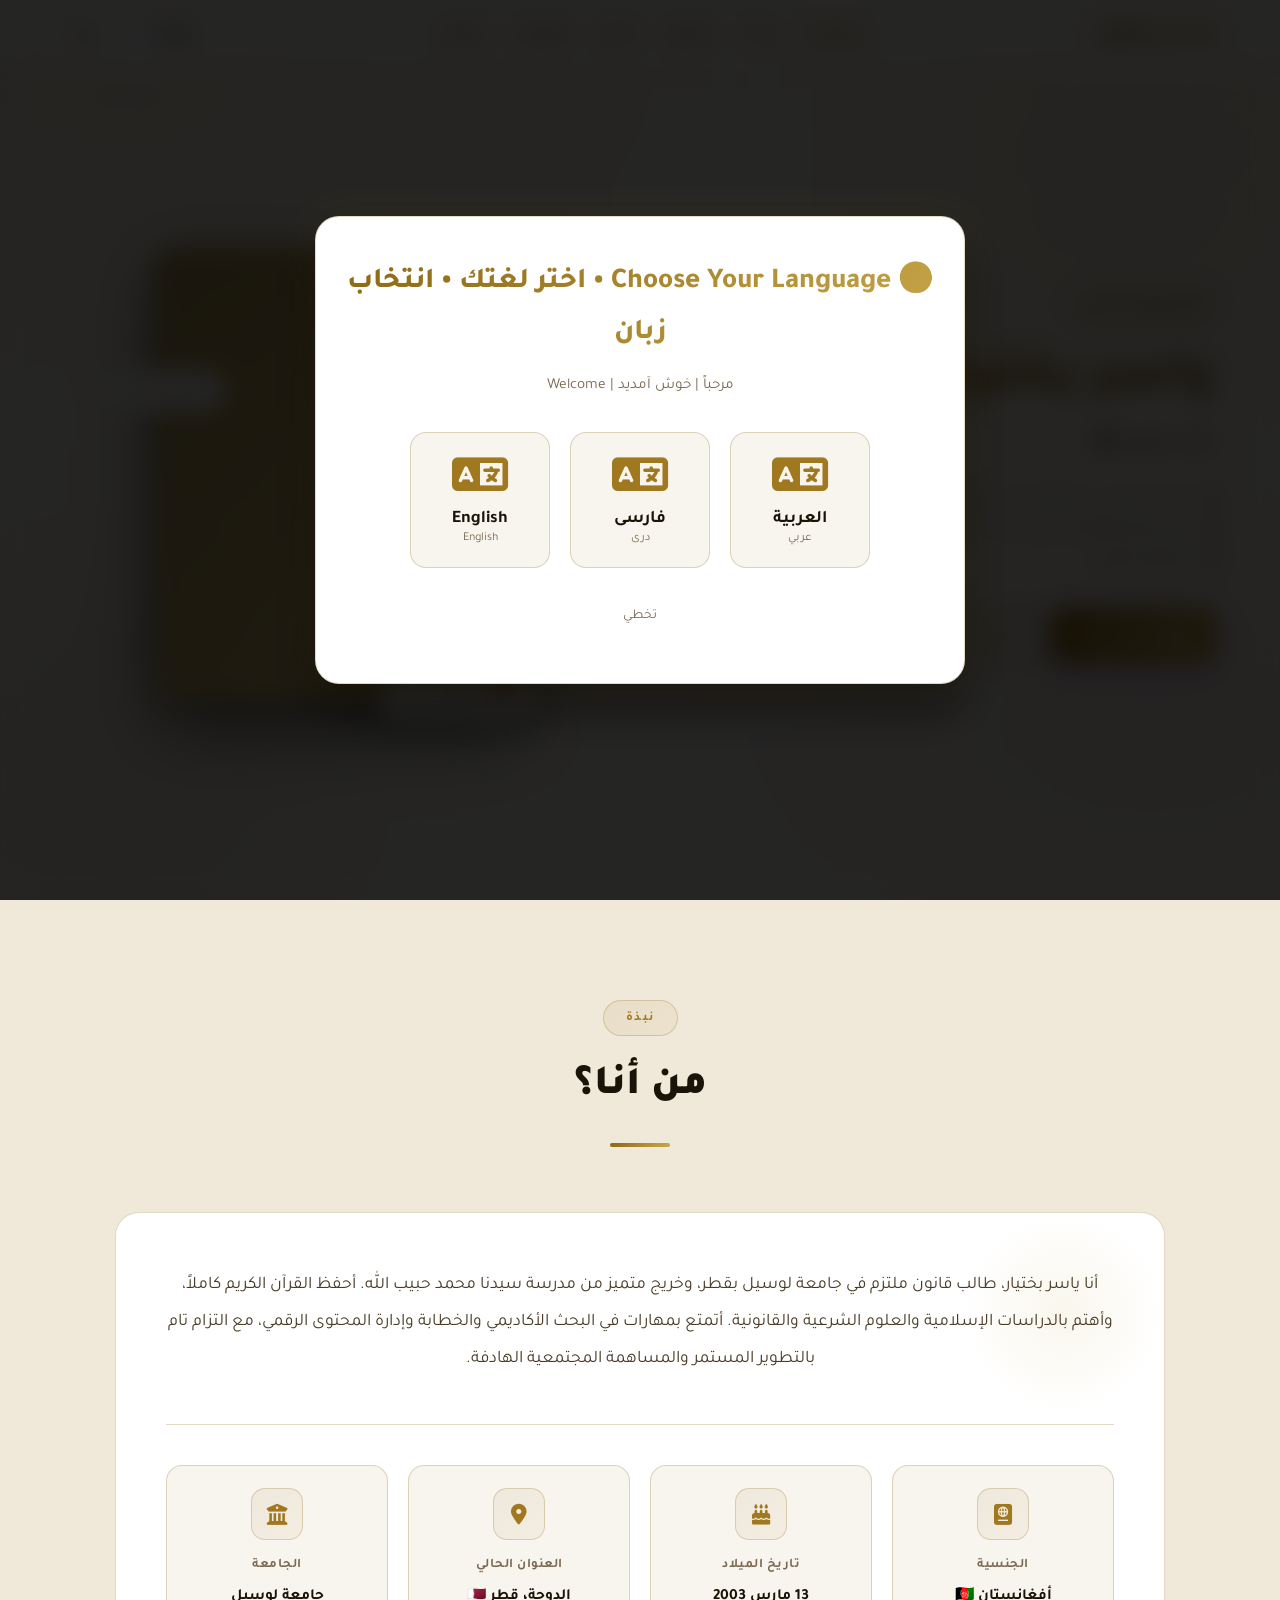
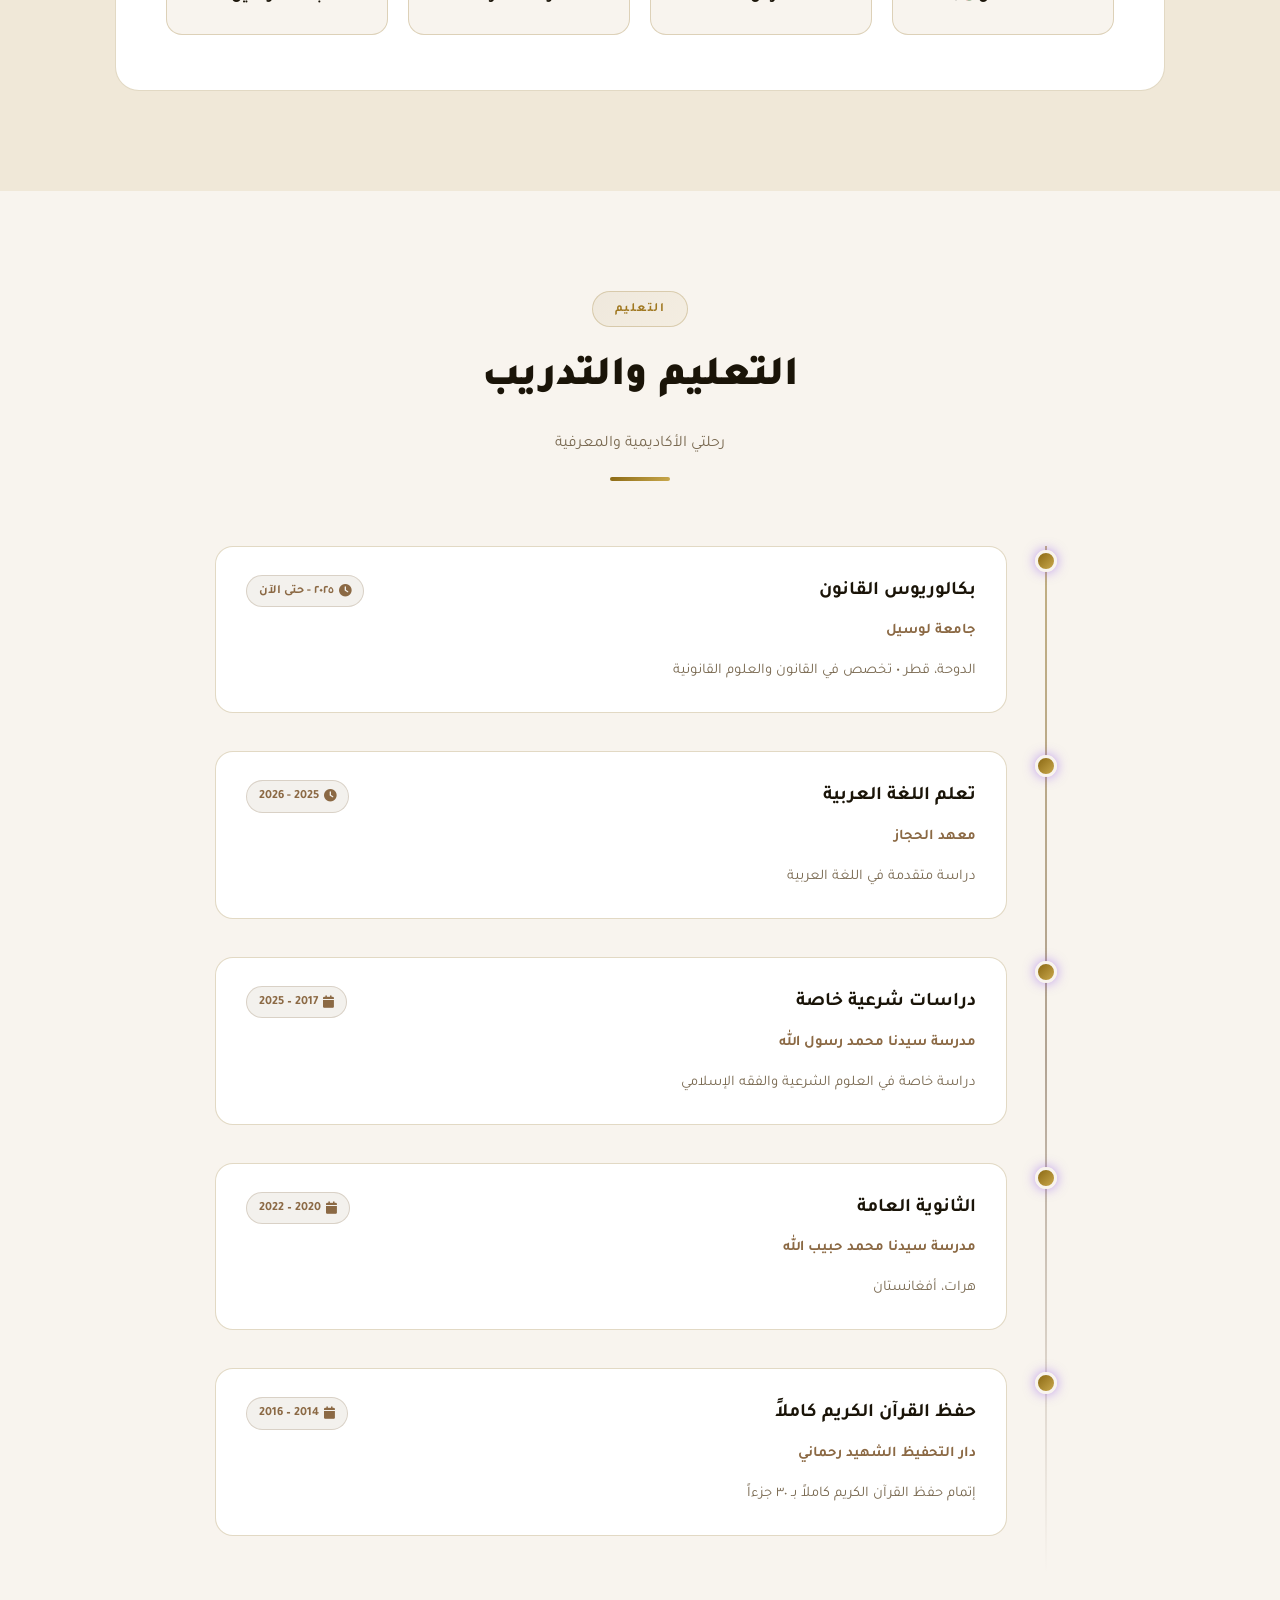
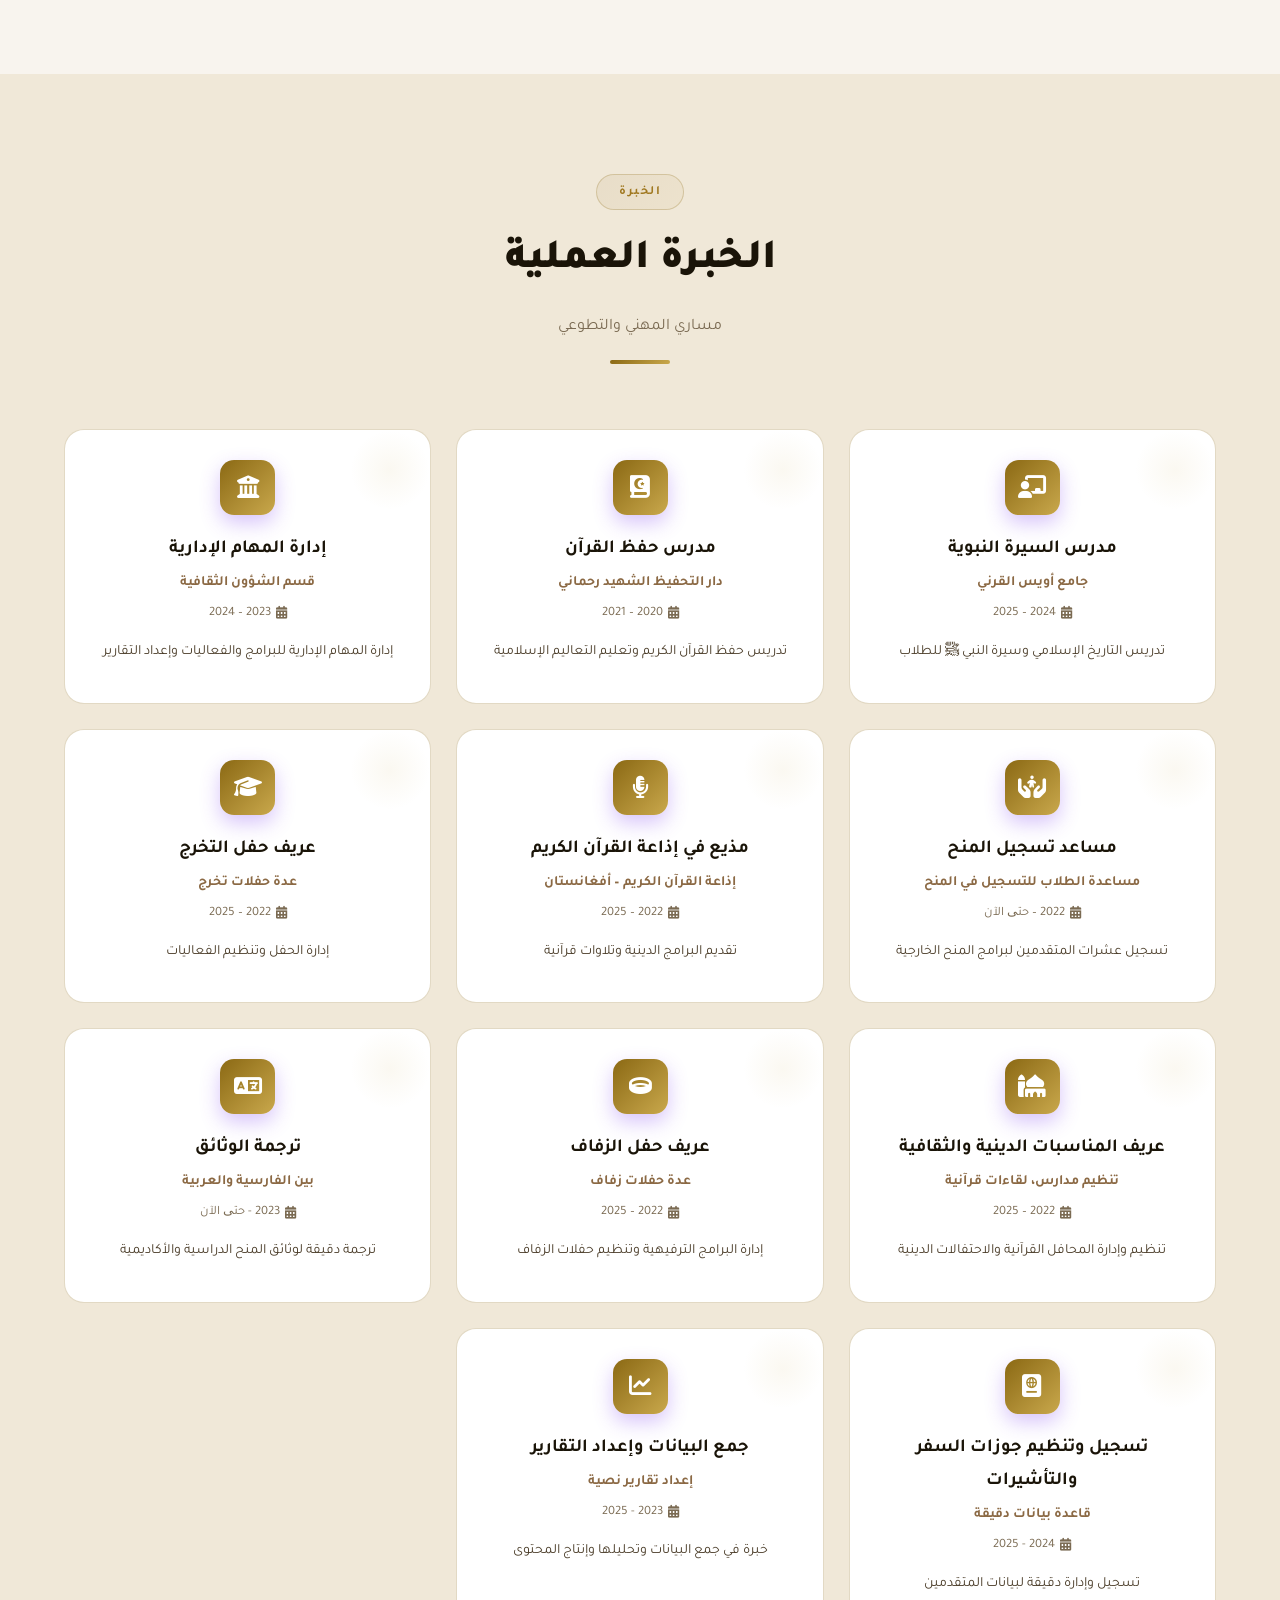
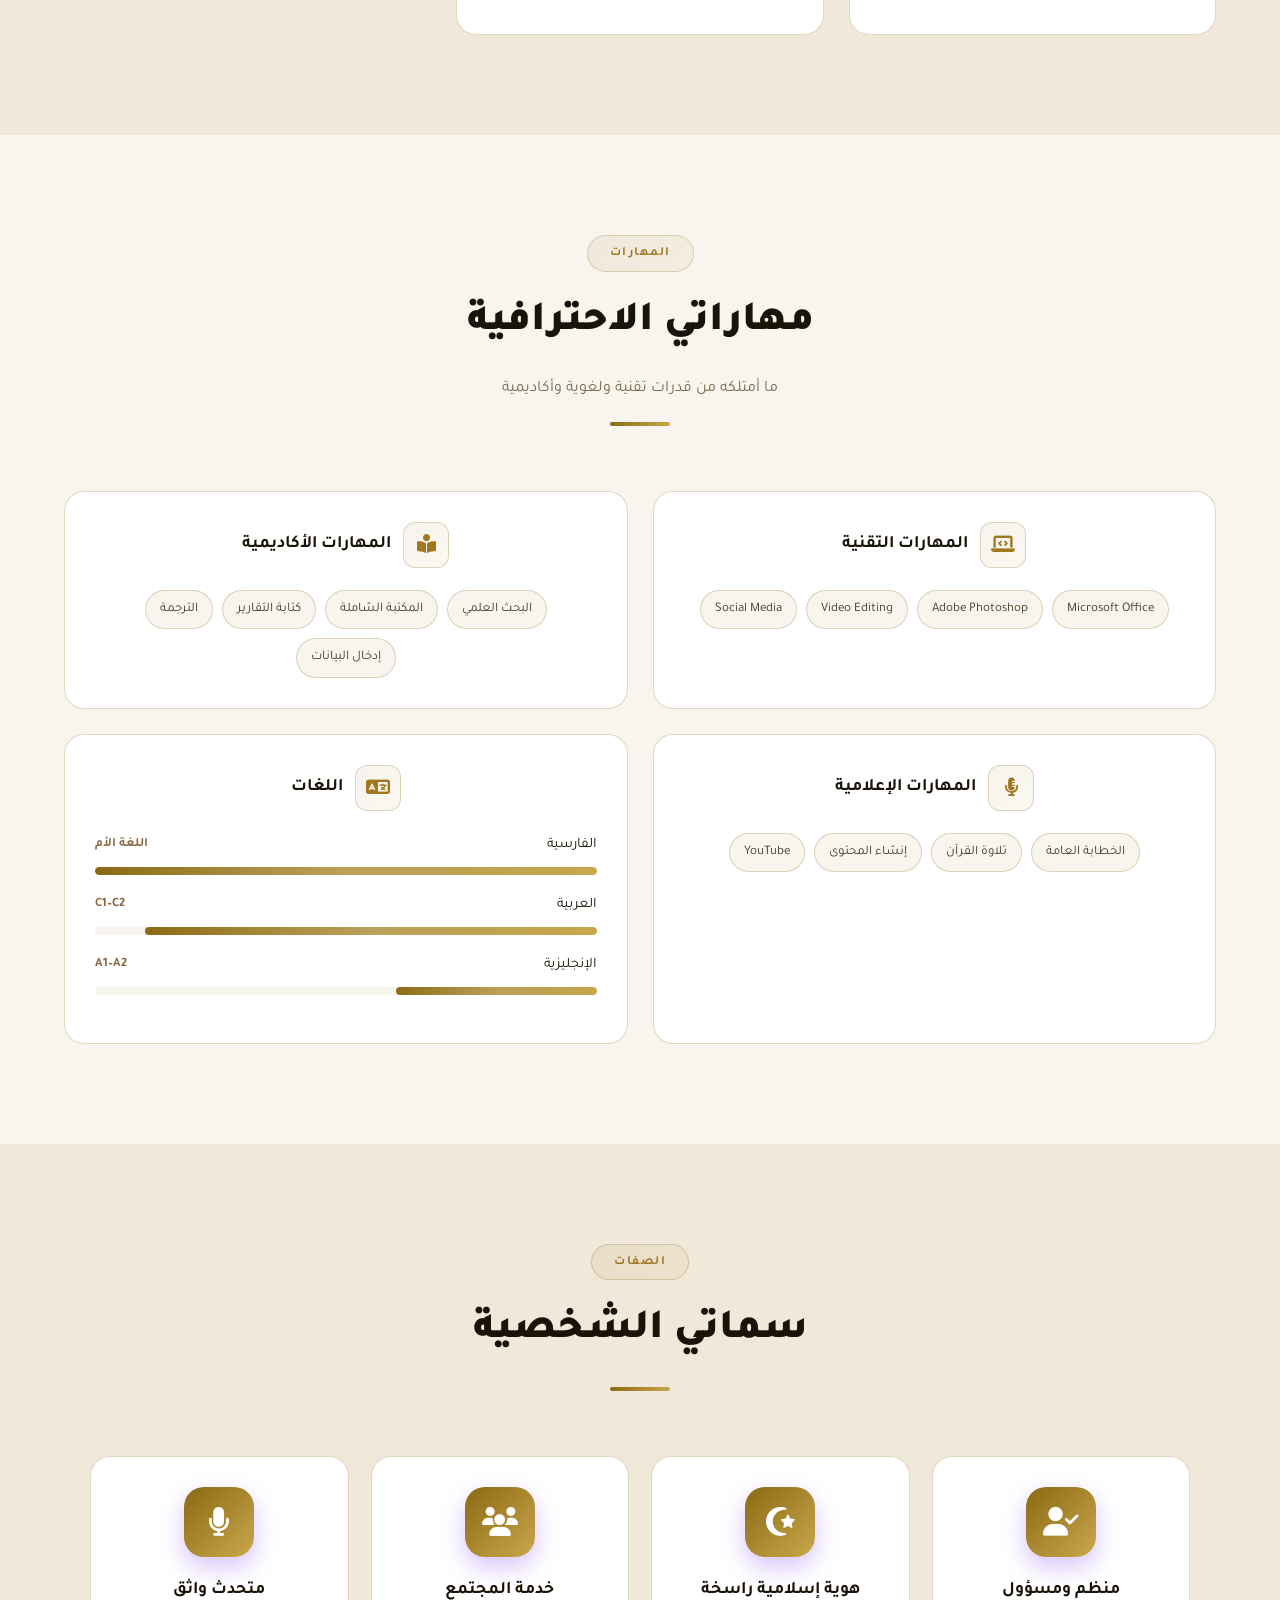
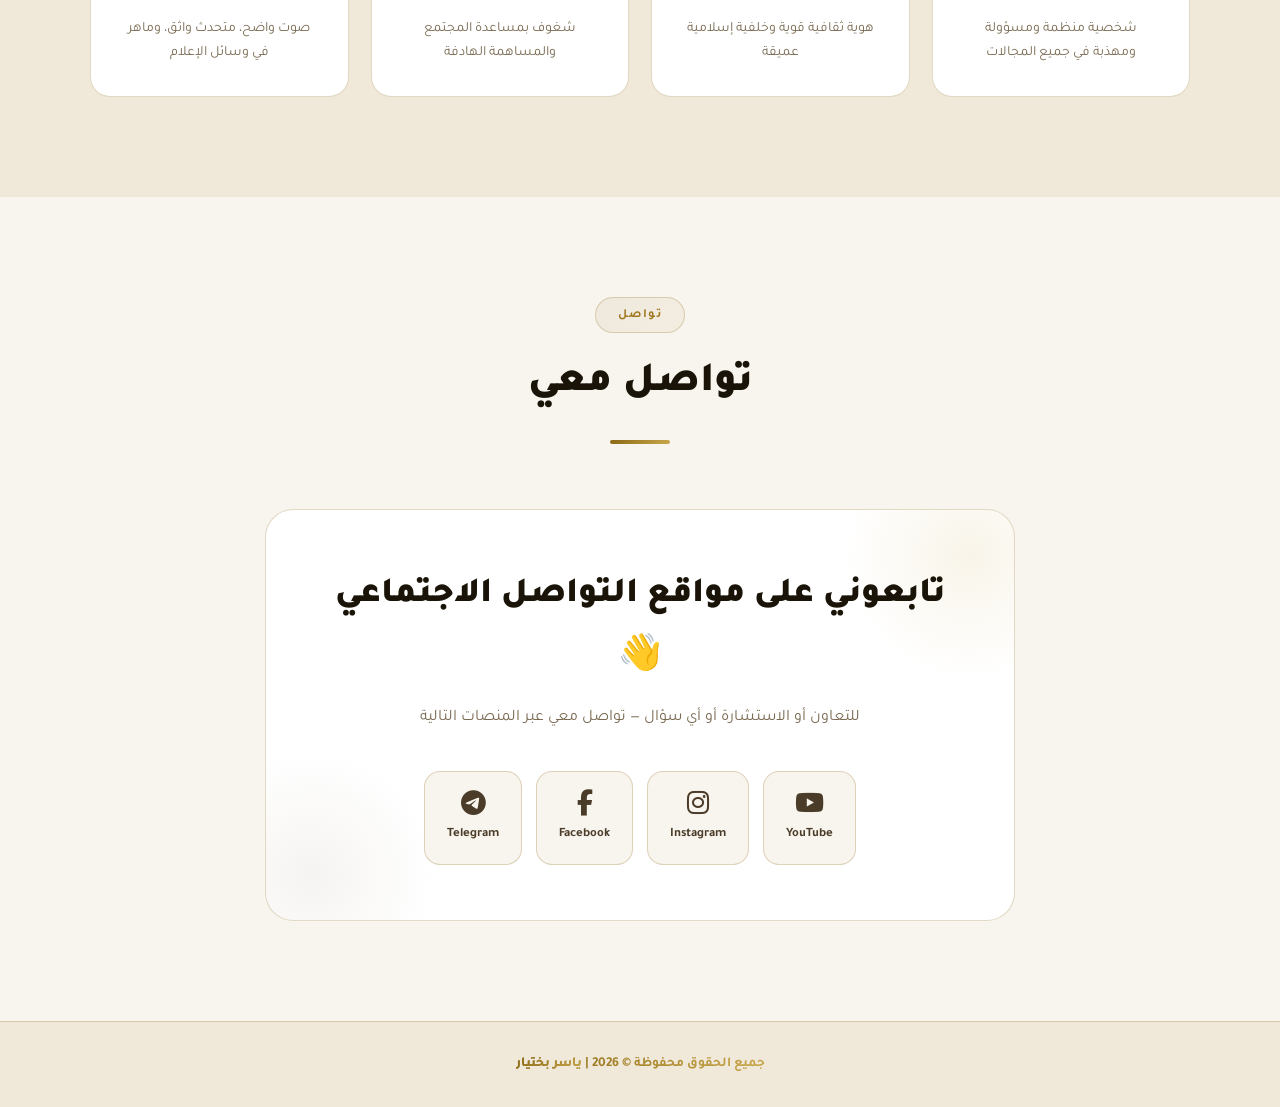
==== commit 6e947edd: "Update index.html" ====
--- a/index.html
+++ b/index.html
@@ -972,7 +972,7 @@
                 </div>
                 <div class="hero-image">
                     <div class="image-frame">
-                        <img src="https://i.ibb.co/x8cjhZtm/17740862485991.jpg" alt="Yaser Bakhtiar - ياسر بختیار" loading="eager">
+                        <img src="https://cdn.jsdelivr.net/gh/YaserBakhtiar/yaserbakhtiar.github.io@main/profile.jpg" alt="Yaser Bakhtiar - ياسر بختیار" loading="eager">
                         <div class="image-badge" aria-label="حافظ قرآن - Quran Hafiz">
                             <i class="fas fa-mosque" aria-hidden="true"></i>
                             <div class="badge-text">
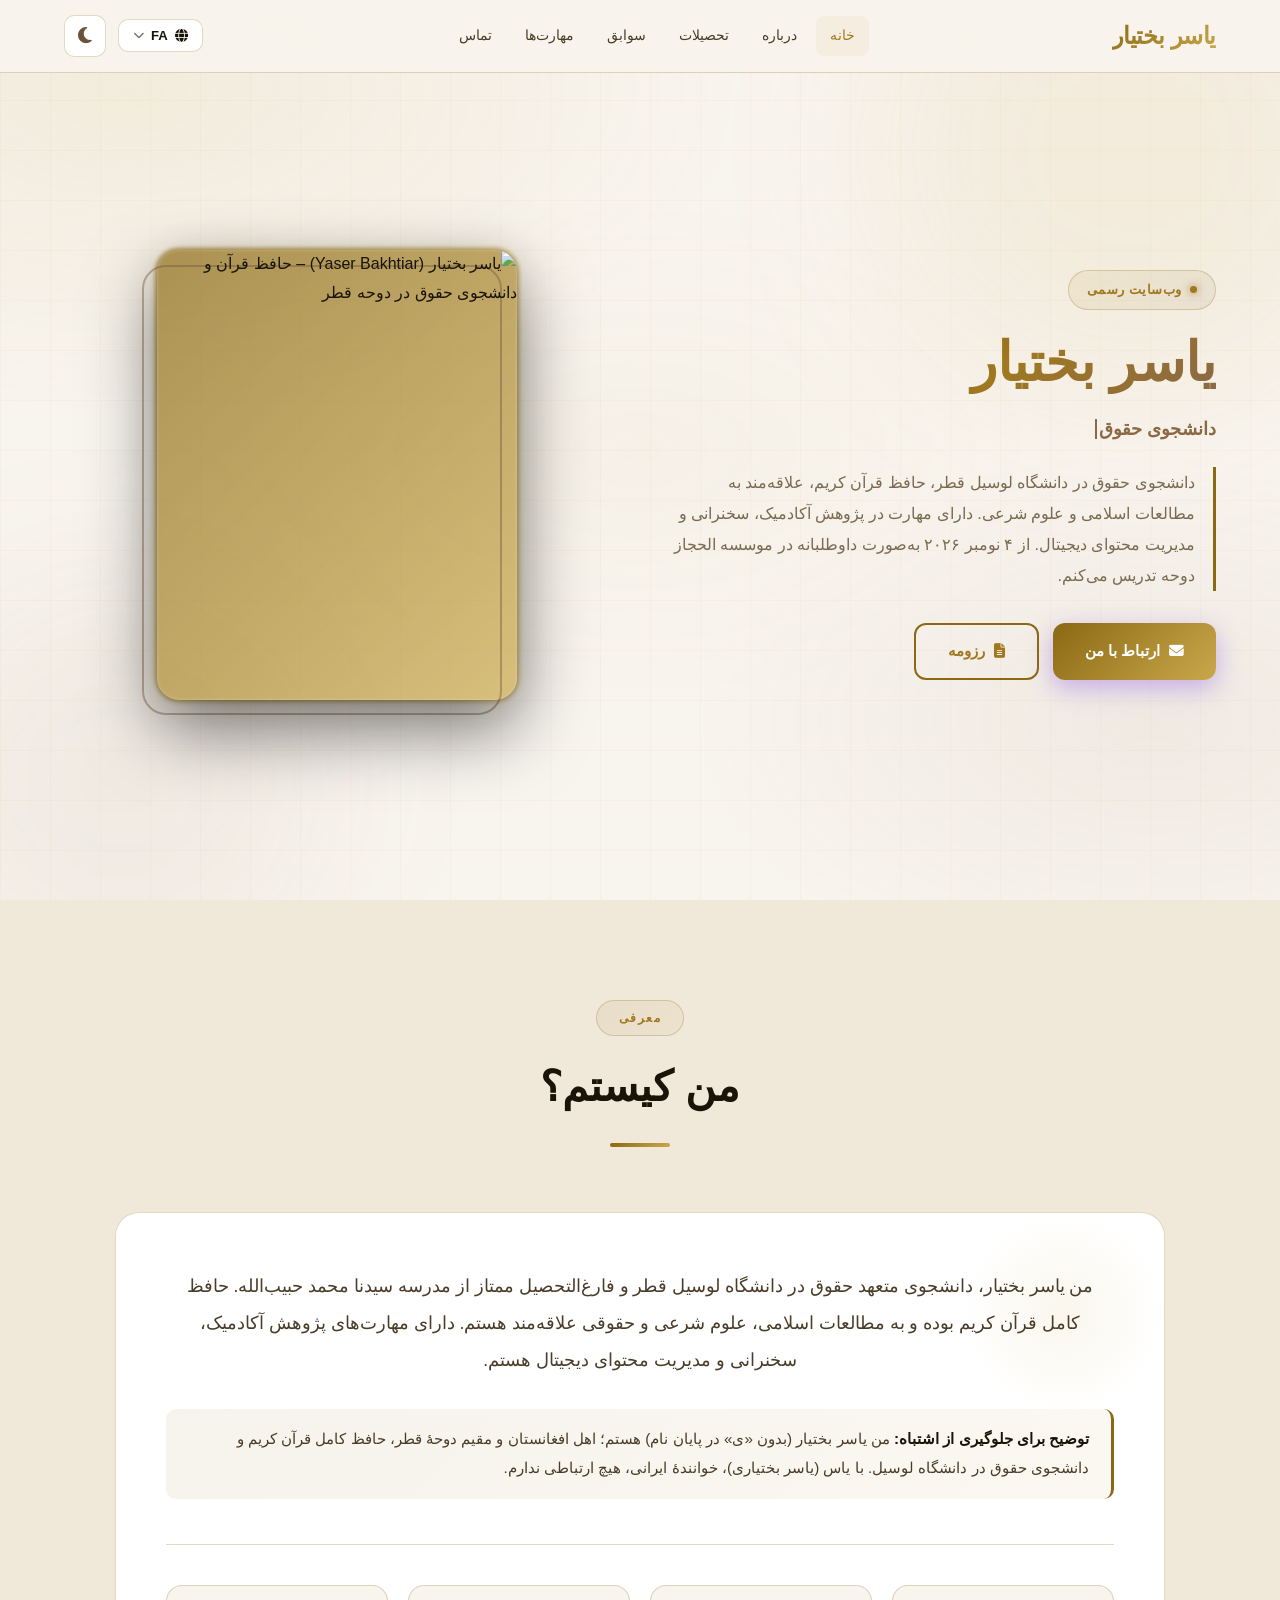
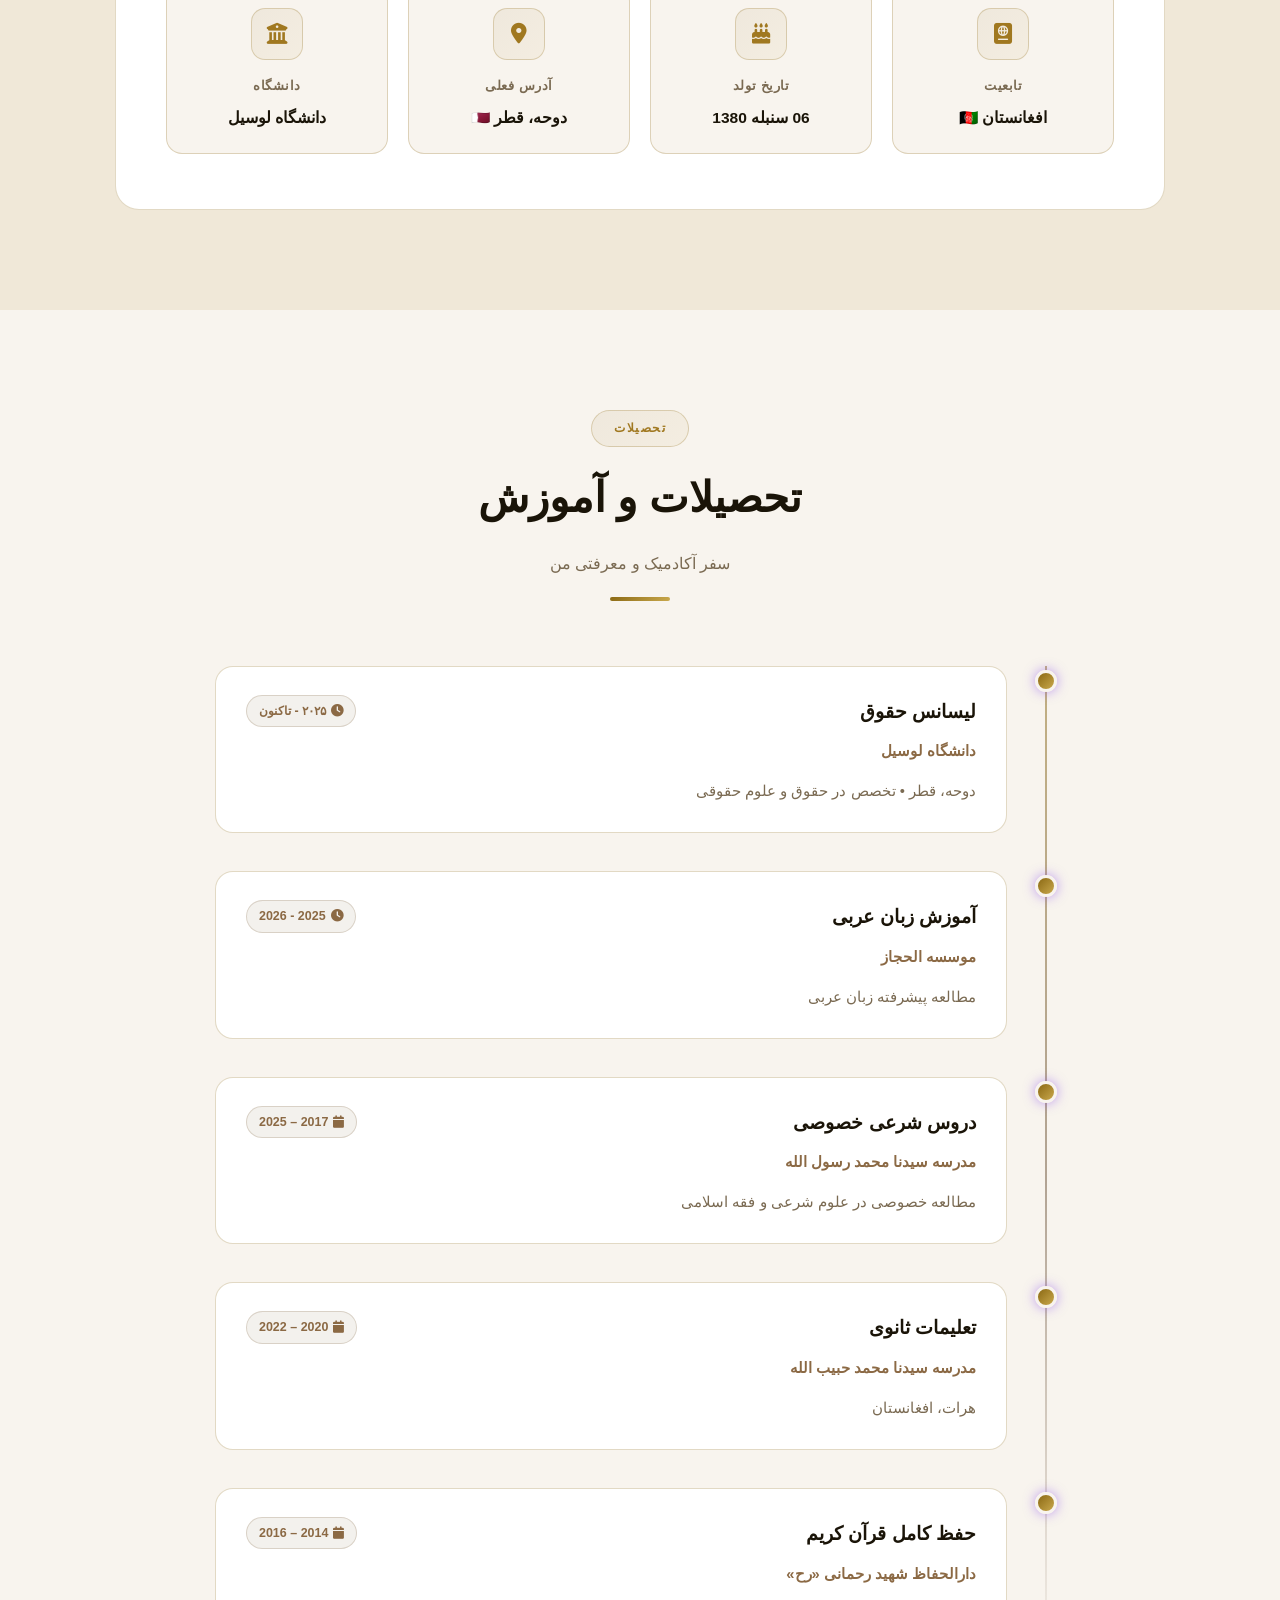
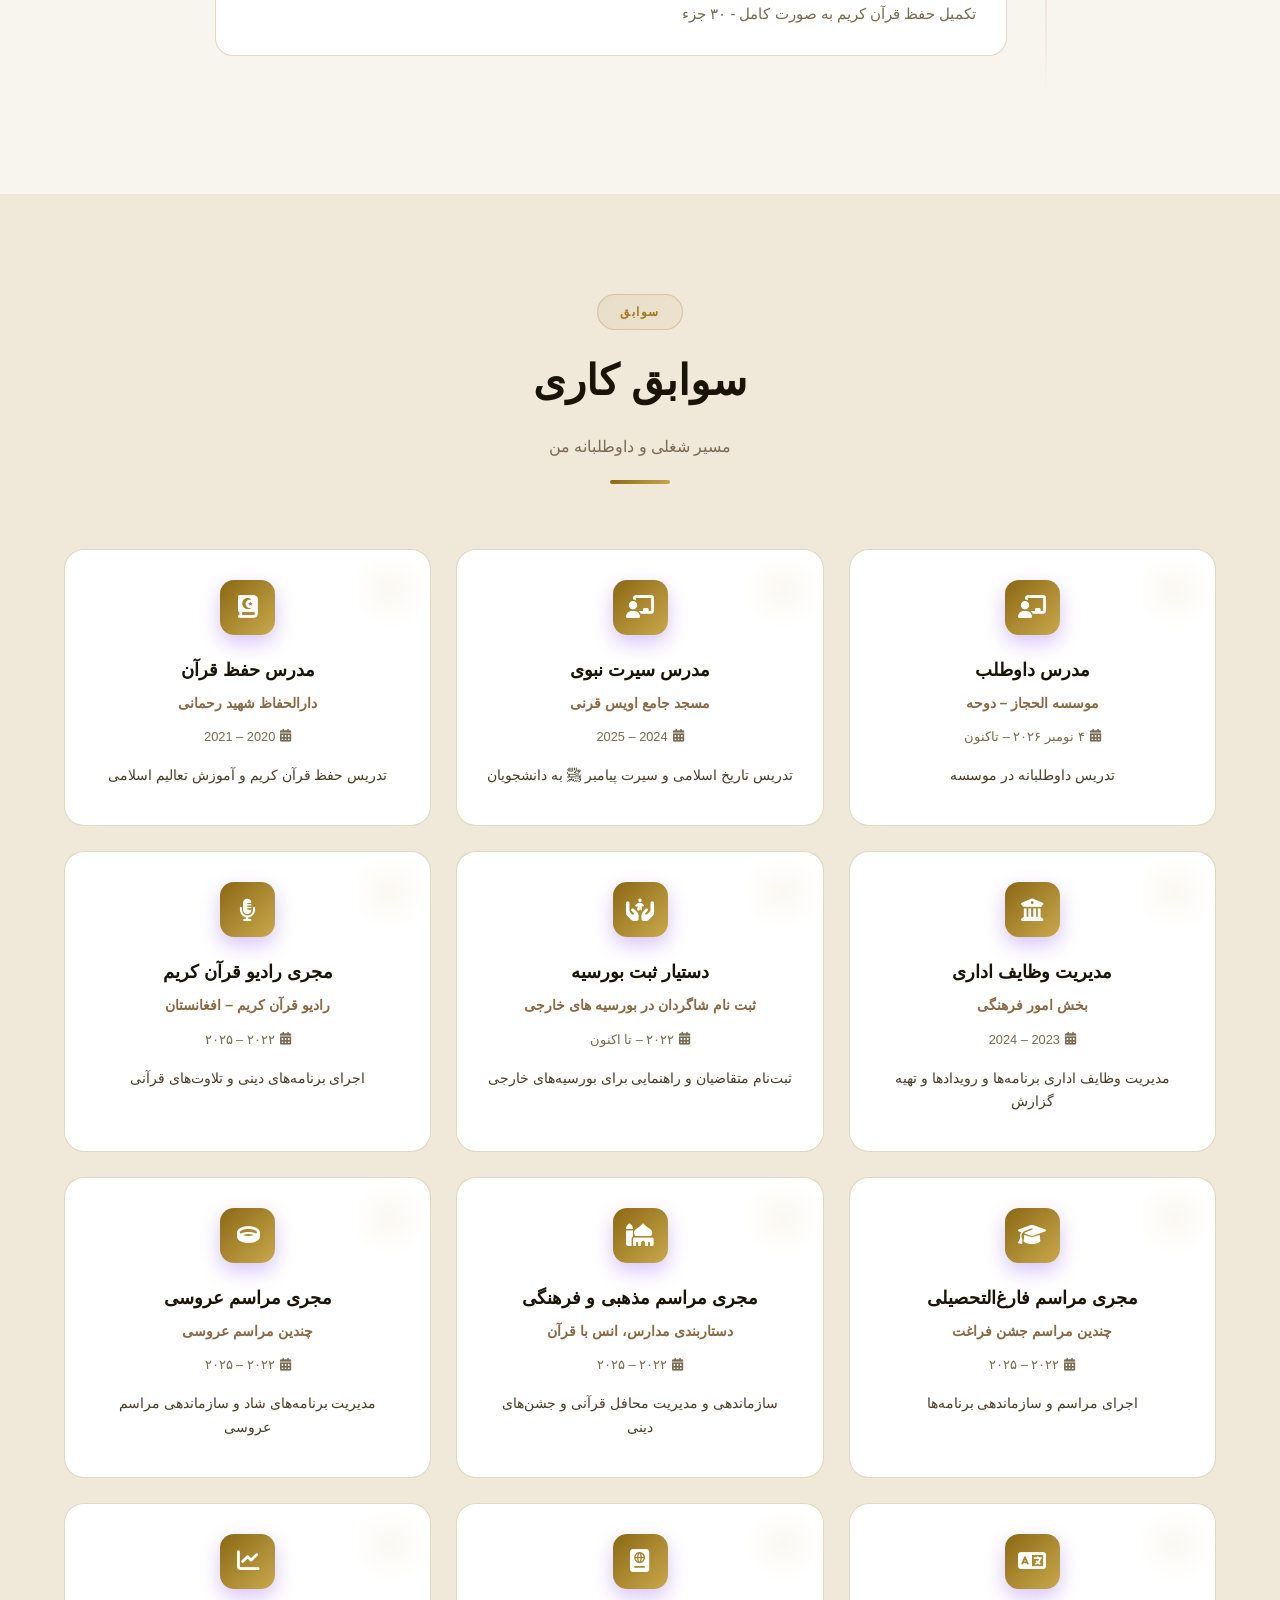
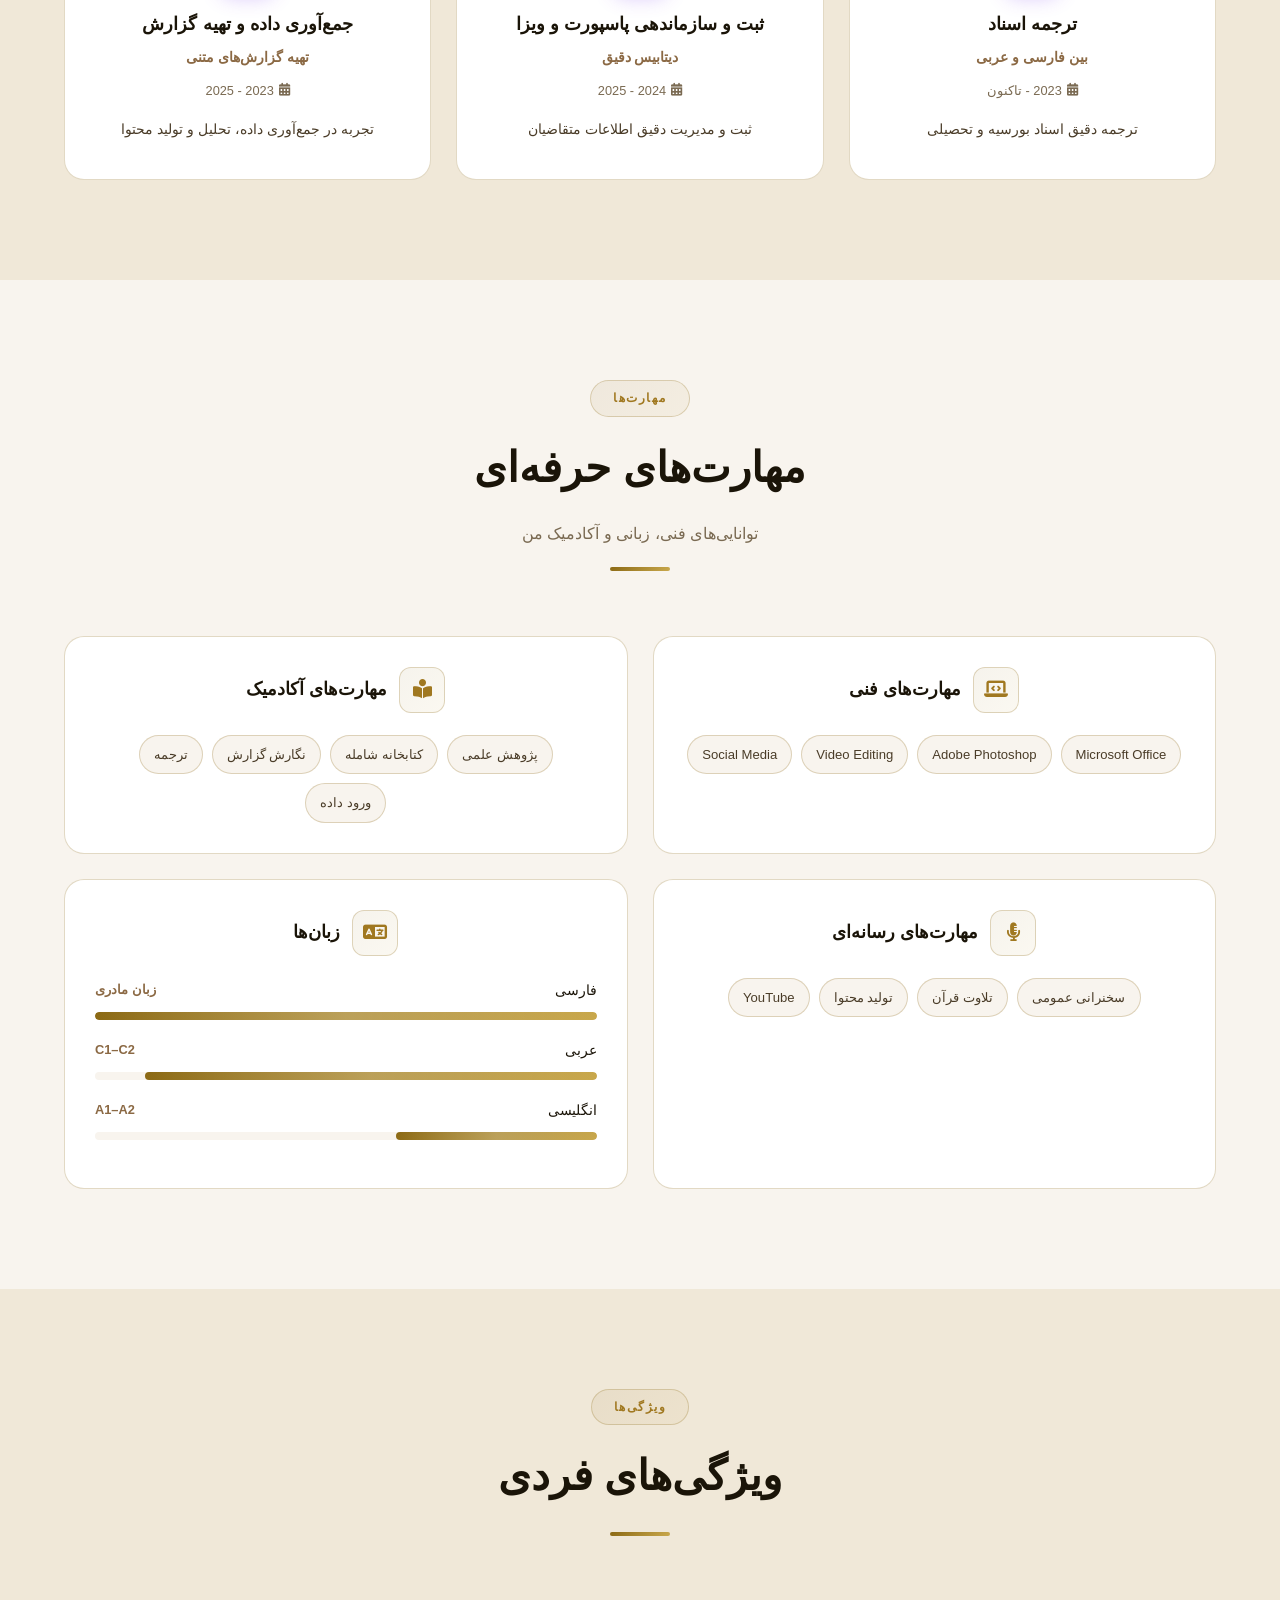
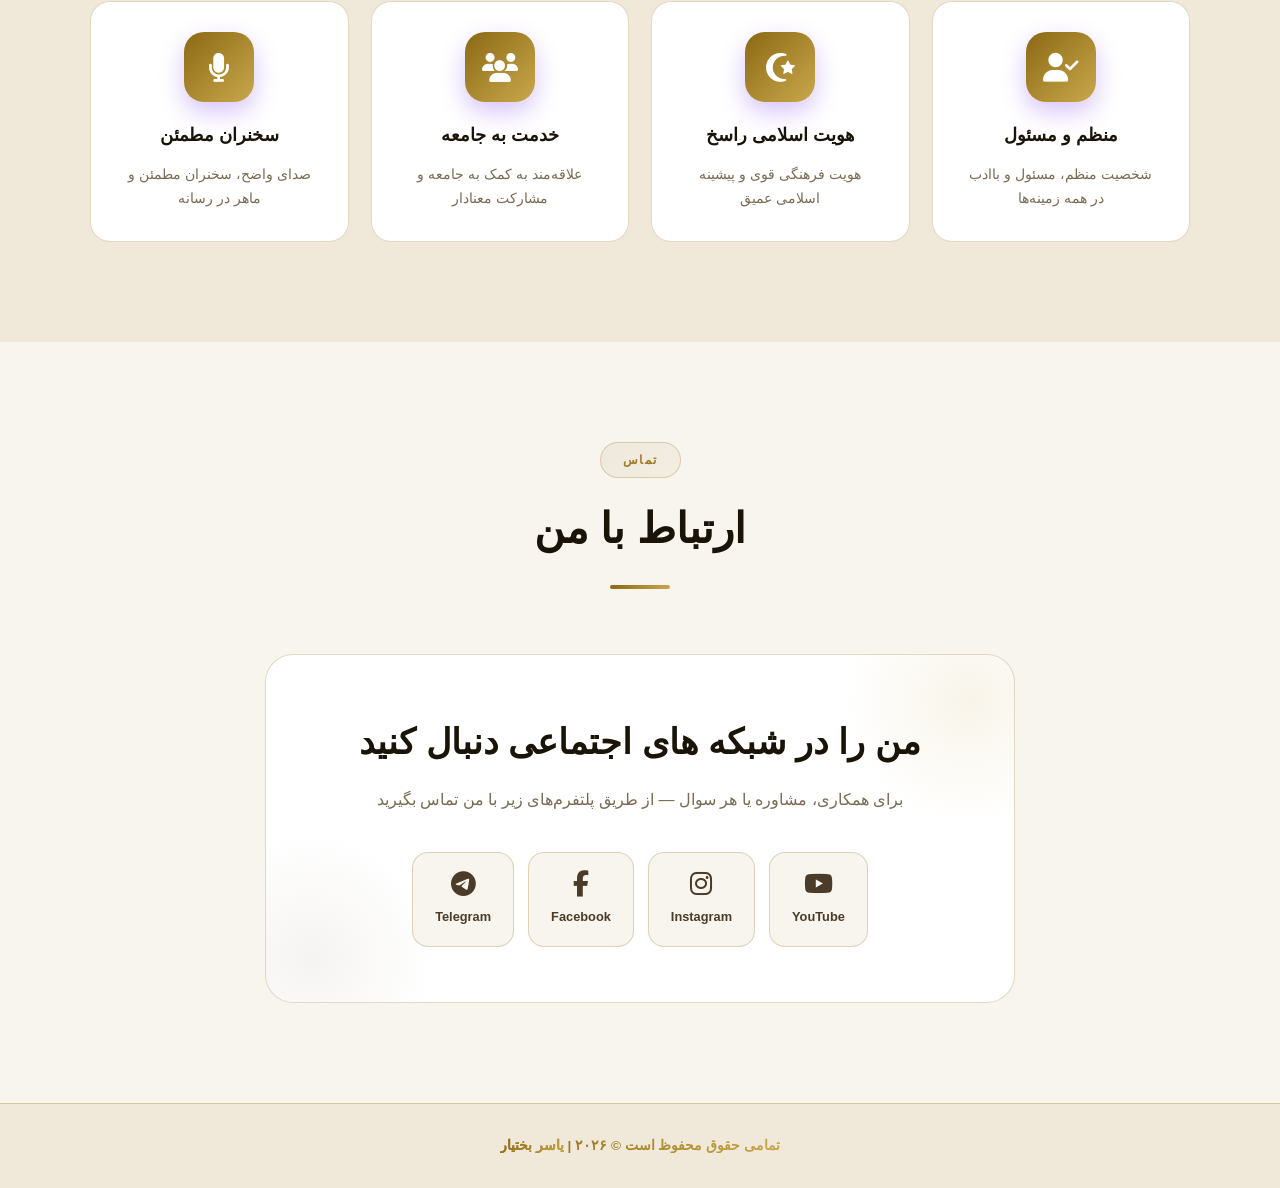
==== commit bad528ef: "Add files via upload" ====
--- a/index.html
+++ b/index.html
@@ -1,16 +1,40 @@
 <!DOCTYPE html>
-<html lang="ar" dir="rtl">
+<!DOCTYPE html>
+
+<html dir="rtl" lang="fa">
 <head>
-    <meta charset="UTF-8">
-    <meta name="viewport" content="width=device-width, initial-scale=1.0">
-    <title>Yaser Bakhtiar | ياسر بختيار</title>
-    <meta name="description" content="ياسر بختيار - طالب قانون، حافظ قرآن، وباحث في الدراسات الإسلامية">
-    <link rel="preconnect" href="https://fonts.googleapis.com">
-    <link rel="preconnect" href="https://fonts.gstatic.com" crossorigin>
-    <link href="https://fonts.googleapis.com/css2?family=Tajawal:wght@300;400;500;700;900&family=Inter:wght@300;400;500;600;700;800&display=swap" rel="stylesheet">
-    <link href="https://cdn.jsdelivr.net/gh/rastikerdar/vazirmatn@v33.003/Vazirmatn-font-face.css" rel="stylesheet">
-    <link rel="stylesheet" href="https://cdnjs.cloudflare.com/ajax/libs/font-awesome/6.5.1/css/all.min.css">
-    <style>
+<meta charset="utf-8"/>
+<meta content="width=device-width, initial-scale=1.0" name="viewport"/>
+<title>یاسر بختیار | Yaser Bakhtiar – حافظ قرآن و دانشجوی حقوق در دوحه قطر</title>
+<meta content="وب‌سایت رسمی یاسر بختیار (بدون «ی» پایانی)، حافظ کامل قرآن کریم، دانشجوی حقوق دانشگاه لوسیل قطر و مدرس داوطلب در معهد الحجاز دوحه. ارتباطی با یاسر بختیاری خواننده ندارد." name="description"/>
+<meta content="Yaser Bakhtiar | یاسر بختیار | ياسر بختيار" name="author"/>
+<meta content="index, follow, max-image-preview:large, max-snippet:-1" name="robots"/>
+<meta content="#c9a84c" name="theme-color"/>
+<link href="https://yaserbakhtiar.tr/" rel="canonical"/><link href="https://yaserbakhtiar.tr/" hreflang="fa" rel="alternate"/><link href="https://yaserbakhtiar.tr/ar/" hreflang="ar" rel="alternate"/><link href="https://yaserbakhtiar.tr/en/" hreflang="en" rel="alternate"/><link href="https://yaserbakhtiar.tr/" hreflang="x-default" rel="alternate"/>
+<link href="/favicon.ico" rel="icon" sizes="48x48"/>
+<link href="/favicon.svg" rel="icon" type="image/svg+xml"/>
+<link href="/apple-touch-icon.png" rel="apple-touch-icon"/>
+<link href="/site.webmanifest" rel="manifest"/>
+<meta content="website" property="og:type"/>
+<meta content="Yaser Bakhtiar | یاسر بختیار" property="og:site_name"/>
+<meta content="یاسر بختیار | Yaser Bakhtiar – حافظ قرآن و دانشجوی حقوق در دوحه قطر" property="og:title"/>
+<meta content="وب‌سایت رسمی یاسر بختیار (بدون «ی» پایانی)، حافظ کامل قرآن کریم، دانشجوی حقوق دانشگاه لوسیل قطر و مدرس داوطلب در معهد الحجاز دوحه. ارتباطی با یاسر بختیاری خواننده ندارد." property="og:description"/>
+<meta content="https://yaserbakhtiar.tr/" property="og:url"/>
+<meta content="https://yaserbakhtiar.tr/profile.jpg" property="og:image"/>
+<meta content="fa_IR" property="og:locale"/><meta content="ar_AR" property="og:locale:alternate"/><meta content="en_US" property="og:locale:alternate"/>
+
+
+<meta content="summary_large_image" name="twitter:card"/>
+<meta content="یاسر بختیار | Yaser Bakhtiar – حافظ قرآن و دانشجوی حقوق در دوحه قطر" name="twitter:title"/>
+<meta content="وب‌سایت رسمی یاسر بختیار (بدون «ی» پایانی)، حافظ کامل قرآن کریم، دانشجوی حقوق دانشگاه لوسیل قطر و مدرس داوطلب در معهد الحجاز دوحه. ارتباطی با یاسر بختیاری خواننده ندارد." name="twitter:description"/>
+<meta content="https://yaserbakhtiar.tr/profile.jpg" name="twitter:image"/>
+<script type="application/ld+json">{"@context": "https://schema.org", "@graph": [{"@type": "WebSite", "@id": "https://yaserbakhtiar.tr/#website", "url": "https://yaserbakhtiar.tr/", "name": "Yaser Bakhtiar", "alternateName": ["یاسر بختیار", "ياسر بختيار"], "inLanguage": ["fa", "ar", "en"], "publisher": {"@id": "https://yaserbakhtiar.tr/#person"}}, {"@type": "Person", "@id": "https://yaserbakhtiar.tr/#person", "name": "Yaser Bakhtiar", "alternateName": ["یاسر بختیار", "ياسر بختيار", "Yasser Bakhtiar", "Yaser Bakhtyar"], "url": "https://yaserbakhtiar.tr/", "image": "https://yaserbakhtiar.tr/profile.jpg", "mainEntityOfPage": "https://yaserbakhtiar.tr/", "jobTitle": "Law Student, Quran Hafiz and Volunteer Teacher", "description": "Yaser Bakhtiar is an Afghan Hafiz of the Holy Quran (all 30 parts), a law student at Lusail University in Doha, Qatar, and a volunteer teacher at Al Hijaz Institute since 4 November 2026.", "disambiguatingDescription": "Not the Iranian singer Yaser Bakhtiari (یاسر بختیاری, known as Yas / یاس). This Yaser Bakhtiar (یاسر بختیار, without the final 'i') is an Afghan Quran memorizer and law student living in Doha, Qatar.", "nationality": {"@type": "Country", "name": "Afghanistan"}, "homeLocation": {"@type": "Place", "name": "Doha, Qatar"}, "affiliation": [{"@type": "CollegeOrUniversity", "name": "Lusail University", "address": {"@type": "PostalAddress", "addressLocality": "Doha", "addressCountry": "QA"}}, {"@type": "EducationalOrganization", "name": "Al Hijaz Institute (معهد الحجاز)", "address": {"@type": "PostalAddress", "addressLocality": "Doha", "addressCountry": "QA"}}], "alumniOf": {"@type": "School", "name": "Sayedena Mohammad Habibullah School", "address": {"@type": "PostalAddress", "addressLocality": "Herat", "addressCountry": "AF"}}, "knowsAbout": ["Quran memorization", "Quranic recitation", "Law", "Islamic studies", "Translation Persian Arabic"], "knowsLanguage": ["fa", "ar", "en"], "sameAs": ["https://www.youtube.com/channel/UCwWABAJMeEE0nfGBIyNd6AA", "https://www.instagram.com/yaserbakhtiar.af", "https://www.facebook.com/yaserbakhtiar.af", "https://t.me/Yaser_Bakhtiar"]}, {"@type": "ProfilePage", "@id": "https://yaserbakhtiar.tr/#profile", "url": "https://yaserbakhtiar.tr/", "name": "یاسر بختیار | Yaser Bakhtiar – حافظ قرآن و دانشجوی حقوق در دوحه قطر", "inLanguage": "fa", "mainEntity": {"@id": "https://yaserbakhtiar.tr/#person"}}]}</script>
+<link href="https://fonts.googleapis.com" rel="preconnect"/>
+<link crossorigin="" href="https://fonts.gstatic.com" rel="preconnect"/>
+<link href="https://fonts.googleapis.com/css2?family=Tajawal:wght@300;400;500;700;900&amp;family=Inter:wght@300;400;500;600;700;800&amp;display=swap" rel="stylesheet"/>
+<link href="https://cdn.jsdelivr.net/gh/rastikerdar/vazirmatn@v33.003/Vazirmatn-font-face.css" rel="stylesheet"/>
+<link href="https://cdnjs.cloudflare.com/ajax/libs/font-awesome/6.5.1/css/all.min.css" rel="stylesheet"/>
+<style>
         /* ===== CSS Variables ===== */
         :root {
             --bg-primary: #0a0c0f;
@@ -458,31 +482,6 @@
             box-shadow: 0 30px 70px rgba(0,0,0,0.5), var(--shadow-accent);
         }
 
-        .image-badge {
-            position: absolute; bottom: -20px; inset-inline-start: -20px; z-index: 2;
-            background: var(--bg-card); border: 1px solid var(--border-color);
-            border-radius: var(--radius-md); padding: 14px 18px;
-            display: flex; align-items: center; gap: 10px;
-            box-shadow: 0 10px 30px rgba(0,0,0,0.3);
-            backdrop-filter: blur(10px);
-        }
-        .image-badge i { font-size: 1.5rem; color: var(--accent-light); }
-        .image-badge .badge-text { font-size: 0.78rem; color: var(--text-secondary); }
-        .image-badge .badge-text strong { display: block; color: var(--text-primary); font-size: 0.92rem; }
-
-        .floating-tag {
-            position: absolute; z-index: 2;
-            background: var(--bg-card); border: 1px solid var(--border-color2);
-            border-radius: var(--radius-pill); padding: 8px 16px;
-            font-size: 0.8rem; font-weight: 700; color: var(--accent2-light);
-            box-shadow: 0 5px 20px rgba(139,115,85,0.15);
-            white-space: nowrap;
-        }
-        .floating-tag.tag1 { top: 20px; inset-inline-start: -40px; animation: float1 3s ease-in-out infinite; }
-        .floating-tag.tag2 { top: 120px; inset-inline-end: -50px; animation: float2 3.5s ease-in-out infinite; }
-
-        @keyframes float1 { 0%,100%{transform:translateY(0)} 50%{transform:translateY(-12px)} }
-        @keyframes float2 { 0%,100%{transform:translateY(0)} 50%{transform:translateY(10px)} }
 
         /* ===== SECTIONS COMMON ===== */
         section { padding: 100px 5%; }
@@ -550,6 +549,13 @@
             margin-block-end: 6px; text-transform: uppercase; letter-spacing: 0.5px;
         }
         .info-item p { font-size: 0.97rem; color: var(--text-primary); font-weight: 600; }
+
+        .disambig {
+            margin-block-start: 30px; padding: 16px 22px; position: relative; z-index: 1;
+            border-inline-start: 3px solid var(--accent); background: var(--accent-gradient-soft);
+            border-radius: var(--radius-sm); font-size: 0.95rem; line-height: 1.9; color: var(--text-secondary);
+        }
+        .disambig strong { color: var(--text-primary); }
 
         /* ===== EDUCATION ===== */
         .education { background: var(--bg-primary); }
@@ -794,7 +800,7 @@
             }
             html { scroll-behavior: auto; }
             .reveal { opacity: 1; transform: none; }
-            .hero-orb, .floating-tag { animation: none !important; }
+            .hero-orb { animation: none !important; }
         }
 
         /* ===== RESPONSIVE ===== */
@@ -807,7 +813,6 @@
             .mobile-menu-btn { display: flex; }
             .hero-text h1 { font-size: 2.5rem; }
             .image-frame { width: 300px; height: 380px; }
-            .floating-tag { display: none; }
             .exp-grid { grid-template-columns: repeat(2, 1fr); }
             .skills-grid { grid-template-columns: repeat(2, 1fr); }
         }
@@ -833,487 +838,443 @@
         }
     </style>
 </head>
-<body dir="rtl" lang="ar" data-theme="light">
-
+<body data-theme="light" dir="rtl" lang="fa">
 <!-- SKIP LINK -->
-<a href="#main-content" class="skip-link">
-    <span class="lang-ar">تخطي إلى المحتوى</span>
-    <span class="lang-fa">رفتن به محتوا</span>
-    <span class="lang-en">Skip to content</span>
+<a class="skip-link" href="#main-content">
+
+<span class="lang-fa">رفتن به محتوا</span>
+
 </a>
-
 <!-- LANGUAGE MODAL -->
-<div id="langModal" class="lang-modal" role="dialog" aria-modal="true" aria-labelledby="modalTitle">
-    <div class="modal-container">
-        <h2 id="modalTitle">🌍 Choose Your Language • اختر لغتك • انتخاب زبان</h2>
-        <p>مرحباً | خوش آمديد | Welcome</p>
-        <div class="lang-options-modal" role="group" aria-label="Select language">
-            <button class="lang-option-card" data-lang="ar" aria-label="العربية">
-                <i class="fas fa-language" aria-hidden="true"></i>
-                <span class="modal-lang-name">العربية</span>
-                <small>عربي</small>
-            </button>
-            <button class="lang-option-card" data-lang="fa" aria-label="فارسی">
-                <i class="fas fa-language" aria-hidden="true"></i>
-                <span class="modal-lang-name">فارسى</span>
-                <small>درى</small>
-            </button>
-            <button class="lang-option-card" data-lang="en" aria-label="English">
-                <i class="fas fa-language" aria-hidden="true"></i>
-                <span class="modal-lang-name">English</span>
-                <small>English</small>
-            </button>
-        </div>
-        <button class="modal-skip" id="modalSkipBtn">
-            <span class="lang-ar">تخطي</span>
-            <span class="lang-fa">رد کردن</span>
-            <span class="lang-en">Skip</span>
-        </button>
-    </div>
-</div>
-
-<div id="scroll-progress" role="progressbar" aria-label="Scroll progress"></div>
-<div class="bg-mesh" aria-hidden="true"></div>
-<div class="bg-grid" aria-hidden="true"></div>
-
+
+<div aria-label="Scroll progress" id="scroll-progress" role="progressbar"></div>
+<div aria-hidden="true" class="bg-mesh"></div>
+<div aria-hidden="true" class="bg-grid"></div>
 <!-- HEADER -->
 <header id="main-header">
-    <div class="logo" aria-label="Yaser Bakhtiar">
-        <span class="lang-ar">ياسر بختيار</span>
-        <span class="lang-fa">یاسر بختیار</span>
-        <span class="lang-en">Yaser Bakhtiar</span>
-    </div>
-    <nav aria-label="Main navigation">
-        <ul>
-            <li><a href="#home"><span class="lang-ar">الرئيسية</span><span class="lang-fa">خانه</span><span class="lang-en">Home</span></a></li>
-            <li><a href="#about"><span class="lang-ar">من أنا</span><span class="lang-fa">درباره</span><span class="lang-en">About</span></a></li>
-            <li><a href="#education"><span class="lang-ar">التعليم</span><span class="lang-fa">تحصیلات</span><span class="lang-en">Education</span></a></li>
-            <li><a href="#experience"><span class="lang-ar">الخبرة</span><span class="lang-fa">سوابق</span><span class="lang-en">Experience</span></a></li>
-            <li><a href="#skills"><span class="lang-ar">المهارات</span><span class="lang-fa">مهارت‌ها</span><span class="lang-en">Skills</span></a></li>
-            <li><a href="#contact"><span class="lang-ar">تواصل</span><span class="lang-fa">تماس</span><span class="lang-en">Contact</span></a></li>
-        </ul>
-    </nav>
-    <div class="header-controls">
-        <div class="lang-switcher">
-            <button class="lang-btn" id="langBtn" aria-expanded="false" aria-haspopup="true" aria-label="Select language">
-                <i class="fas fa-globe" aria-hidden="true"></i>
-                <span id="currentLang">AR</span>
-                <i class="fas fa-chevron-down" style="font-size:0.7rem;opacity:0.6" aria-hidden="true"></i>
-            </button>
-            <div class="lang-dropdown" id="langDropdown" role="menu">
-                <button class="lang-option active" data-lang-code="ar" role="menuitem">🇶🇦 <span>العربية</span></button>
-                <button class="lang-option" data-lang-code="fa" role="menuitem">🇦🇫 <span>فارسى</span></button>
-                <button class="lang-option" data-lang-code="en" role="menuitem">🇬🇧 <span>English</span></button>
-            </div>
-        </div>
-        <button class="ctrl-btn" id="themeToggle" aria-label="Toggle dark/light theme">
-            <i class="fas fa-moon" aria-hidden="true"></i>
-        </button>
-        <button class="ctrl-btn mobile-menu-btn" id="mobileMenuBtn" aria-expanded="false" aria-label="Toggle mobile menu">
-            <i class="fas fa-bars" aria-hidden="true"></i>
-        </button>
-    </div>
+<div aria-label="Yaser Bakhtiar" class="logo">
+
+<span class="lang-fa">یاسر بختیار</span>
+
+</div>
+<nav aria-label="Main navigation">
+<ul>
+<li><a href="#home"><span class="lang-fa">خانه</span></a></li>
+<li><a href="#about"><span class="lang-fa">درباره</span></a></li>
+<li><a href="#education"><span class="lang-fa">تحصیلات</span></a></li>
+<li><a href="#experience"><span class="lang-fa">سوابق</span></a></li>
+<li><a href="#skills"><span class="lang-fa">مهارت‌ها</span></a></li>
+<li><a href="#contact"><span class="lang-fa">تماس</span></a></li>
+</ul>
+</nav>
+<div class="header-controls">
+<div class="lang-switcher">
+<button aria-expanded="false" aria-haspopup="true" aria-label="Select language" class="lang-btn" id="langBtn">
+<i aria-hidden="true" class="fas fa-globe"></i>
+<span id="currentLang">AR</span>
+<i aria-hidden="true" class="fas fa-chevron-down" style="font-size:0.7rem;opacity:0.6"></i>
+</button>
+<div class="lang-dropdown" id="langDropdown" role="menu">
+<button class="lang-option active" data-lang-code="ar" role="menuitem">🇶🇦 <span>العربية</span></button>
+<button class="lang-option" data-lang-code="fa" role="menuitem">🇦🇫 <span>فارسى</span></button>
+<button class="lang-option" data-lang-code="en" role="menuitem">🇬🇧 <span>English</span></button>
+</div>
+</div>
+<button aria-label="Toggle dark/light theme" class="ctrl-btn" id="themeToggle">
+<i aria-hidden="true" class="fas fa-moon"></i>
+</button>
+<button aria-expanded="false" aria-label="Toggle mobile menu" class="ctrl-btn mobile-menu-btn" id="mobileMenuBtn">
+<i aria-hidden="true" class="fas fa-bars"></i>
+</button>
+</div>
 </header>
-
 <!-- MOBILE NAV -->
-<nav class="mobile-nav" id="mobileNav" aria-label="Mobile navigation">
-    <ul>
-        <li><a href="#home"><i class="fas fa-home" style="color:var(--accent-light);width:18px" aria-hidden="true"></i><span class="lang-ar">الرئيسية</span><span class="lang-fa">خانه</span><span class="lang-en">Home</span></a></li>
-        <li><a href="#about"><i class="fas fa-user" style="color:var(--accent-light);width:18px" aria-hidden="true"></i><span class="lang-ar">من أنا</span><span class="lang-fa">درباره</span><span class="lang-en">About</span></a></li>
-        <li><a href="#education"><i class="fas fa-graduation-cap" style="color:var(--accent-light);width:18px" aria-hidden="true"></i><span class="lang-ar">التعليم</span><span class="lang-fa">تحصیلات</span><span class="lang-en">Education</span></a></li>
-        <li><a href="#experience"><i class="fas fa-briefcase" style="color:var(--accent-light);width:18px" aria-hidden="true"></i><span class="lang-ar">الخبرة</span><span class="lang-fa">سوابق</span><span class="lang-en">Experience</span></a></li>
-        <li><a href="#skills"><i class="fas fa-star" style="color:var(--accent-light);width:18px" aria-hidden="true"></i><span class="lang-ar">المهارات</span><span class="lang-fa">مهارت‌ها</span><span class="lang-en">Skills</span></a></li>
-        <li><a href="#contact"><i class="fas fa-envelope" style="color:var(--accent-light);width:18px" aria-hidden="true"></i><span class="lang-ar">تواصل</span><span class="lang-fa">تماس</span><span class="lang-en">Contact</span></a></li>
-    </ul>
+<nav aria-label="Mobile navigation" class="mobile-nav" id="mobileNav">
+<ul>
+<li><a href="#home"><i aria-hidden="true" class="fas fa-home" style="color:var(--accent-light);width:18px"></i><span class="lang-fa">خانه</span></a></li>
+<li><a href="#about"><i aria-hidden="true" class="fas fa-user" style="color:var(--accent-light);width:18px"></i><span class="lang-fa">درباره</span></a></li>
+<li><a href="#education"><i aria-hidden="true" class="fas fa-graduation-cap" style="color:var(--accent-light);width:18px"></i><span class="lang-fa">تحصیلات</span></a></li>
+<li><a href="#experience"><i aria-hidden="true" class="fas fa-briefcase" style="color:var(--accent-light);width:18px"></i><span class="lang-fa">سوابق</span></a></li>
+<li><a href="#skills"><i aria-hidden="true" class="fas fa-star" style="color:var(--accent-light);width:18px"></i><span class="lang-fa">مهارت‌ها</span></a></li>
+<li><a href="#contact"><i aria-hidden="true" class="fas fa-envelope" style="color:var(--accent-light);width:18px"></i><span class="lang-fa">تماس</span></a></li>
+</ul>
 </nav>
-
 <!-- MAIN CONTENT -->
 <main id="main-content">
-
-    <!-- HERO -->
-    <section class="hero" id="home" aria-label="Introduction">
-        <div class="hero-orb hero-orb-1" aria-hidden="true"></div>
-        <div class="hero-orb hero-orb-2" aria-hidden="true"></div>
-        <div class="hero-container">
-            <div class="hero-content">
-                <div class="hero-text">
-                    <div class="hero-badge">
-                        <span class="lang-ar">الموقع الرسمي</span>
-                        <span class="lang-fa">وب‌سایت رسمی</span>
-                        <span class="lang-en">Official Portfolio</span>
-                    </div>
-                    <h1>
-                        <span class="lang-ar">ياسر بختيار</span>
-                        <span class="lang-fa">یاسر بختیار</span>
-                        <span class="lang-en">Yaser Bakhtiar</span>
-                    </h1>
-                    <p class="hero-subtitle">
-                        <span class="typing-wrapper" id="typing-text" aria-live="polite"></span><span class="typing-cursor" aria-hidden="true"></span>
-                    </p>
-                    <p class="hero-desc">
-                        <span class="lang-ar">طالب قانون في جامعة لوسيل بقطر، وحافظ للقرآن الكريم، شغوف بالدراسات الإسلامية والعلوم الشرعية. أمتلك مهارات في البحث الأكاديمي والخطابة وإدارة المحتوى الرقمي.</span>
-                        <span class="lang-fa">دانشجوی حقوق در دانشگاه لوسیل قطر، حافظ قرآن کریم، علاقه‌مند به مطالعات اسلامی و علوم شرعی. دارای مهارت در پژوهش آکادمیک، سخنرانی و مدیریت محتوای دیجیتال.</span>
-                        <span class="lang-en">Dedicated Law student at Lusail University in Qatar. Quran memorizer passionate about Islamic studies, religious sciences, and digital media. Strong skills in research, public speaking, and content management.</span>
-                    </p>
-                    <div class="hero-buttons">
-                        <a href="#contact" class="btn-primary">
-                            <i class="fas fa-envelope" aria-hidden="true"></i>
-                            <span class="lang-ar">تواصل معي</span>
-                            <span class="lang-fa">ارتباط با من</span>
-                            <span class="lang-en">Contact Me</span>
-                        </a>
-                        <a href="#education" class="btn-secondary">
-                            <i class="fas fa-file-alt" aria-hidden="true"></i>
-                            <span class="lang-ar">السيرة الذاتية</span>
-                            <span class="lang-fa">رزومه</span>
-                            <span class="lang-en">View CV</span>
-                        </a>
-                    </div>
-                </div>
-                <div class="hero-image">
-                    <div class="image-frame">
-                        <img src="https://cdn.jsdelivr.net/gh/YaserBakhtiar/yaserbakhtiar.github.io@main/profile.jpg" alt="Yaser Bakhtiar - ياسر بختیار" loading="eager">
-                        <div class="image-badge" aria-label="حافظ قرآن - Quran Hafiz">
-                            <i class="fas fa-mosque" aria-hidden="true"></i>
-                            <div class="badge-text">
-                                <strong><span class="lang-ar">حافظ القرآن</span><span class="lang-fa">حافظ قرآن</span><span class="lang-en">Quran Hafiz</span></strong>
-                                <span class="lang-ar">٣٠ جزءاً</span><span class="lang-fa">۳۰ جزء</span><span class="lang-en">30 Parts</span>
-                            </div>
-                        </div>
-                        <div class="floating-tag tag1" aria-hidden="true">
-                            🎓 <span class="lang-ar">جامعة لوسيل</span><span class="lang-fa">دانشگاه لوسیل</span><span class="lang-en">Lusail Univ.</span>
-                        </div>
-                        <div class="floating-tag tag2" aria-hidden="true">
-                            ⚖️ <span class="lang-ar">طالب قانون</span><span class="lang-fa">دانشجوی حقوق</span><span class="lang-en">Law Student</span>
-                        </div>
-                    </div>
-                </div>
-            </div>
-        </div>
-    </section>
-
-    <!-- ABOUT -->
-    <section class="about" id="about">
-        <div class="section-header reveal">
-            <span class="section-label"><span class="lang-ar">نبذة</span><span class="lang-fa">معرفی</span><span class="lang-en">About</span></span>
-            <h2><span class="lang-ar">من <span>أنا؟</span></span><span class="lang-fa">من <span>کیستم؟</span></span><span class="lang-en">About <span>Me</span></span></h2>
-            <div class="section-divider" aria-hidden="true"></div>
-        </div>
-        <div class="about-inner reveal delay-2">
-            <p class="about-text">
-                <span class="lang-ar">أنا ياسر بختيار، طالب قانون ملتزم في جامعة لوسيل بقطر، وخريج متميز من مدرسة سيدنا محمد حبيب الله. أحفظ القرآن الكريم كاملاً، وأهتم بالدراسات الإسلامية والعلوم الشرعية والقانونية. أتمتع بمهارات في البحث الأكاديمي والخطابة وإدارة المحتوى الرقمي، مع التزام تام بالتطوير المستمر والمساهمة المجتمعية الهادفة.</span>
-                <span class="lang-fa">من یاسر بختیار، دانشجوی متعهد حقوق در دانشگاه لوسیل قطر و فارغ‌التحصیل ممتاز از مدرسه سیدنا محمد حبیب‌الله. حافظ کامل قرآن کریم بوده و به مطالعات اسلامی، علوم شرعی و حقوقی علاقه‌مند هستم. دارای مهارت‌های پژوهش آکادمیک، سخنرانی و مدیریت محتوای دیجیتال هستم.</span>
-                <span class="lang-en">I am Yaser Bakhtiar, a dedicated Law student at Lusail University in Qatar and a distinguished graduate of Seyedena Mohammad Habibullah School. A passionate memorizer of the complete Holy Quran, deeply interested in Islamic studies, religious sciences, and law. I bring strong skills in academic research, public speaking, and digital content management.</span>
-            </p>
-            <div class="info-grid">
-                <div class="info-item">
-                    <div class="info-icon-wrap"><i class="fas fa-passport" aria-hidden="true"></i></div>
-                    <h4><span class="lang-ar">الجنسية</span><span class="lang-fa">تابعیت</span><span class="lang-en">Nationality</span></h4>
-                    <p><span class="lang-ar">أفغانستان 🇦🇫</span><span class="lang-fa">افغانستان 🇦🇫</span><span class="lang-en">Afghanistan 🇦🇫</span></p>
-                </div>
-                <div class="info-item">
-                    <div class="info-icon-wrap"><i class="fas fa-birthday-cake" aria-hidden="true"></i></div>
-                    <h4><span class="lang-ar">تاريخ الميلاد</span><span class="lang-fa">تاریخ تولد</span><span class="lang-en">Date of Birth</span></h4>
-                    <p><span class="lang-ar">13 مارس 2003</span><span class="lang-fa">06 سنبله 1380</span><span class="lang-en">March 13, 2003</span></p>
-                </div>
-                <div class="info-item">
-                    <div class="info-icon-wrap"><i class="fas fa-location-dot" aria-hidden="true"></i></div>
-                    <h4><span class="lang-ar">العنوان الحالي</span><span class="lang-fa">آدرس فعلی</span><span class="lang-en">Current Location</span></h4>
-                    <p><span class="lang-ar">الدوحة، قطر 🇶🇦</span><span class="lang-fa">دوحه، قطر 🇶🇦</span><span class="lang-en">Doha, Qatar 🇶🇦</span></p>
-                </div>
-                <div class="info-item">
-                    <div class="info-icon-wrap"><i class="fas fa-university" aria-hidden="true"></i></div>
-                    <h4><span class="lang-ar">الجامعة</span><span class="lang-fa">دانشگاه</span><span class="lang-en">University</span></h4>
-                    <p><span class="lang-ar">جامعة لوسيل</span><span class="lang-fa">دانشگاه لوسیل</span><span class="lang-en">Lusail University</span></p>
-                </div>
-            </div>
-        </div>
-    </section>
-
-    <!-- EDUCATION -->
-    <section class="education" id="education">
-        <div class="section-header reveal">
-            <span class="section-label"><span class="lang-ar">التعليم</span><span class="lang-fa">تحصیلات</span><span class="lang-en">Education</span></span>
-            <h2><span class="lang-ar">التعليم <span>والتدريب</span></span><span class="lang-fa">تحصیلات <span>و آموزش</span></span><span class="lang-en">Education <span>& Training</span></span></h2>
-            <p><span class="lang-ar">رحلتي الأكاديمية والمعرفية</span><span class="lang-fa">سفر آکادمیک و معرفتی من</span><span class="lang-en">My academic and knowledge journey</span></p>
-            <div class="section-divider" aria-hidden="true"></div>
-        </div>
-        <div class="timeline">
-            <article class="timeline-item reveal">
-                <div class="timeline-dot" aria-hidden="true"></div>
-                <div class="timeline-card">
-                    <div class="timeline-card-head">
-                        <div>
-                            <h3><span class="lang-ar">بكالوريوس القانون</span><span class="lang-fa">لیسانس حقوق</span><span class="lang-en">Bachelor of Law (LLB)</span></h3>
-                            <p class="institution"><span class="lang-ar">جامعة لوسيل</span><span class="lang-fa">دانشگاه لوسیل</span><span class="lang-en">Lusail University</span></p>
-                        </div>
-                        <span class="period-badge"><i class="fas fa-clock" aria-hidden="true"></i><span class="lang-ar">٢٠٢٥ - حتى الآن</span><span class="lang-fa">۲۰۲۵ - تاکنون</span><span class="lang-en">2025 - Present</span></span>
-                    </div>
-                    <p><span class="lang-ar">الدوحة، قطر • تخصص في القانون والعلوم القانونية</span><span class="lang-fa">دوحه، قطر • تخصص در حقوق و علوم حقوقی</span><span class="lang-en">Doha, Qatar • Specialization in Law and Legal Sciences</span></p>
-                </div>
-            </article>
-            <article class="timeline-item reveal delay-1">
-                <div class="timeline-dot" aria-hidden="true"></div>
-                <div class="timeline-card">
-                    <div class="timeline-card-head">
-                        <div>
-                            <h3><span class="lang-ar">تعلم اللغة العربية</span><span class="lang-fa">آموزش زبان عربی</span><span class="lang-en">Arabic Language Studies</span></h3>
-                            <p class="institution"><span class="lang-ar">معهد الحجاز</span><span class="lang-fa">موسسه الحجاز</span><span class="lang-en">Al Hijaz Institute</span></p>
-                        </div>
-                        <span class="period-badge"><i class="fas fa-clock" aria-hidden="true"></i><span class="lang-ar">2025 - 2026</span><span class="lang-fa">2025 - 2026</span><span class="lang-en">2025 - 2026</span></span>
-                    </div>
-                    <p><span class="lang-ar">دراسة متقدمة في اللغة العربية</span><span class="lang-fa">مطالعه پیشرفته زبان عربی</span><span class="lang-en">Advanced Arabic language studies</span></p>
-                </div>
-            </article>
-            <article class="timeline-item reveal delay-2">
-                <div class="timeline-dot" aria-hidden="true"></div>
-                <div class="timeline-card">
-                    <div class="timeline-card-head">
-                        <div>
-                            <h3><span class="lang-ar">دراسات شرعية خاصة</span><span class="lang-fa">دروس شرعی خصوصی</span><span class="lang-en">Private Sharia Studies</span></h3>
-                            <p class="institution"><span class="lang-ar">مدرسة سيدنا محمد رسول الله</span><span class="lang-fa">مدرسه سیدنا محمد رسول الله</span><span class="lang-en">Sayedena Mohammad Rasulullah Madrasa</span></p>
-                        </div>
-                        <span class="period-badge"><i class="fas fa-calendar" aria-hidden="true"></i>2017 – 2025</span>
-                    </div>
-                    <p><span class="lang-ar">دراسة خاصة في العلوم الشرعية والفقه الإسلامي</span><span class="lang-fa">مطالعه خصوصی در علوم شرعی و فقه اسلامی</span><span class="lang-en">Private studies in Islamic jurisprudence and sciences</span></p>
-                </div>
-            </article>
-            <article class="timeline-item reveal delay-3">
-                <div class="timeline-dot" aria-hidden="true"></div>
-                <div class="timeline-card">
-                    <div class="timeline-card-head">
-                        <div>
-                            <h3><span class="lang-ar">الثانوية العامة</span><span class="lang-fa">تعلیمات ثانوی</span><span class="lang-en">High School Diploma</span></h3>
-                            <p class="institution"><span class="lang-ar">مدرسة سيدنا محمد حبيب الله</span><span class="lang-fa">مدرسه سیدنا محمد حبیب الله</span><span class="lang-en">Sayedena Mohammad Habibullah School</span></p>
-                        </div>
-                        <span class="period-badge"><i class="fas fa-calendar" aria-hidden="true"></i>2020 – 2022</span>
-                    </div>
-                    <p><span class="lang-ar">هرات، أفغانستان</span><span class="lang-fa">هرات، افغانستان</span><span class="lang-en">Herat, Afghanistan</span></p>
-                </div>
-            </article>
-            <article class="timeline-item reveal delay-4">
-                <div class="timeline-dot" aria-hidden="true"></div>
-                <div class="timeline-card">
-                    <div class="timeline-card-head">
-                        <div>
-                            <h3><span class="lang-ar">حفظ القرآن الكريم كاملاً</span><span class="lang-fa">حفظ کامل قرآن کریم</span><span class="lang-en">Complete Quran Memorization</span></h3>
-                            <p class="institution"><span class="lang-ar">دار التحفيظ الشهيد رحماني</span><span class="lang-fa">دارالحفاظ شهید رحمانی «رح»</span><span class="lang-en">Shahid Rahmani Dar-al-Tahfiz</span></p>
-                        </div>
-                        <span class="period-badge"><i class="fas fa-calendar" aria-hidden="true"></i>2014 – 2016</span>
-                    </div>
-                    <p><span class="lang-ar">إتمام حفظ القرآن الكريم كاملاً بـ ٣٠ جزءاً</span><span class="lang-fa">تکمیل حفظ قرآن کریم به صورت کامل - ۳۰ جزء</span><span class="lang-en">Complete memorization of the Holy Quran — all 30 Parts</span></p>
-                </div>
-            </article>
-        </div>
-    </section>
-
-    <!-- EXPERIENCE -->
-    <section class="experience" id="experience">
-        <div class="section-header reveal">
-            <span class="section-label"><span class="lang-ar">الخبرة</span><span class="lang-fa">سوابق</span><span class="lang-en">Experience</span></span>
-            <h2><span class="lang-ar">الخبرة <span>العملية</span></span><span class="lang-fa">سوابق <span>کاری</span></span><span class="lang-en">Work <span>Experience</span></span></h2>
-            <p><span class="lang-ar">مساري المهني والتطوعي</span><span class="lang-fa">مسیر شغلی و داوطلبانه من</span><span class="lang-en">My professional and volunteer journey</span></p>
-            <div class="section-divider" aria-hidden="true"></div>
-        </div>
-        <div class="exp-grid">
-            <article class="exp-card reveal">
-                <div class="exp-icon" aria-hidden="true"><i class="fas fa-chalkboard-teacher"></i></div>
-                <h3><span class="lang-ar">مدرس السيرة النبوية</span><span class="lang-fa">مدرس سیرت نبوی</span><span class="lang-en">Islamic History Teacher</span></h3>
-                <p class="exp-company"><span class="lang-ar">جامع أويس القرني</span><span class="lang-fa">مسجد جامع اویس قرنی</span><span class="lang-en">Owais al-Qarani Grand Mosque</span></p>
-                <span class="exp-period"><i class="fas fa-calendar-alt" aria-hidden="true"></i> 2024 – 2025</span>
-                <ul><li><span class="lang-ar">تدريس التاريخ الإسلامي وسيرة النبي ﷺ للطلاب</span><span class="lang-fa">تدریس تاریخ اسلامی و سیرت پیامبر ﷺ به دانشجویان</span><span class="lang-en">Teaching Islamic history and Prophet's biography (PBUH)</span></li></ul>
-            </article>
-            <article class="exp-card reveal delay-1">
-                <div class="exp-icon" aria-hidden="true"><i class="fas fa-book-quran"></i></div>
-                <h3><span class="lang-ar">مدرس حفظ القرآن</span><span class="lang-fa">مدرس حفظ قرآن</span><span class="lang-en">Quran Memorization Teacher</span></h3>
-                <p class="exp-company"><span class="lang-ar">دار التحفيظ الشهيد رحماني</span><span class="lang-fa">دارالحفاظ شهید رحمانی</span><span class="lang-en">Shahid Rahmani Dar-al-Tahfiz</span></p>
-                <span class="exp-period"><i class="fas fa-calendar-alt" aria-hidden="true"></i> 2020 – 2021</span>
-                <ul><li><span class="lang-ar">تدريس حفظ القرآن الكريم وتعليم التعاليم الإسلامية</span><span class="lang-fa">تدریس حفظ قرآن کریم و آموزش تعالیم اسلامی</span><span class="lang-en">Teaching Quran memorization and Islamic teachings</span></li></ul>
-            </article>
-            <article class="exp-card reveal delay-2">
-                <div class="exp-icon" aria-hidden="true"><i class="fas fa-building-columns"></i></div>
-                <h3><span class="lang-ar">إدارة المهام الإدارية</span><span class="lang-fa">مدیریت وظایف اداری</span><span class="lang-en">Administrative Manager</span></h3>
-                <p class="exp-company"><span class="lang-ar">قسم الشؤون الثقافية</span><span class="lang-fa">بخش امور فرهنگی</span><span class="lang-en">Cultural Affairs Department</span></p>
-                <span class="exp-period"><i class="fas fa-calendar-alt" aria-hidden="true"></i> 2023 – 2024</span>
-                <ul><li><span class="lang-ar">إدارة المهام الإدارية للبرامج والفعاليات وإعداد التقارير</span><span class="lang-fa">مدیریت وظایف اداری برنامه‌ها و رویدادها و تهیه گزارش</span><span class="lang-en">Managing administrative tasks for programs and events</span></li></ul>
-            </article>
-            <article class="exp-card reveal delay-3">
-                <div class="exp-icon" aria-hidden="true"><i class="fas fa-hands-holding-child"></i></div>
-                <h3><span class="lang-ar">مساعد تسجيل المنح</span><span class="lang-fa">دستیار ثبت بورسیه</span><span class="lang-en">Scholarship Assistant</span></h3>
-                <p class="exp-company"><span class="lang-ar">مساعدة الطلاب للتسجيل في المنح</span><span class="lang-fa">ثبت نام شاگردان در بورسیه های خارجی</span><span class="lang-en">Helping students to register for scholarships</span></p>
-                <span class="exp-period"><i class="fas fa-calendar-alt" aria-hidden="true"></i> <span class="lang-ar">2022 – حتی الآن</span><span class="lang-fa">۲۰۲۲ – تا اکنون</span><span class="lang-en">2022 – Present</span></span>
-                <ul><li><span class="lang-ar">تسجيل عشرات المتقدمين لبرامج المنح الخارجية</span><span class="lang-fa">ثبت‌نام متقاضیان و راهنمایی برای بورسیه‌های خارجی</span><span class="lang-en">Registered dozens of applicants for foreign scholarships</span></li></ul>
-            </article>
-            <article class="exp-card reveal delay-4">
-                <div class="exp-icon" aria-hidden="true"><i class="fas fa-microphone-alt"></i></div>
-                <h3><span class="lang-ar">مذيع في إذاعة القرآن الكريم</span><span class="lang-fa">مجری رادیو قرآن کریم</span><span class="lang-en">Quran Radio Host</span></h3>
-                <p class="exp-company"><span class="lang-ar">إذاعة القرآن الكريم – أفغانستان</span><span class="lang-fa">رادیو قرآن کریم – افغانستان</span><span class="lang-en">Quran Radio – Afghanistan</span></p>
-                <span class="exp-period"><i class="fas fa-calendar-alt" aria-hidden="true"></i> <span class="lang-ar">2022 – 2025</span><span class="lang-fa">۲۰۲۲ – ۲۰۲۵</span><span class="lang-en">2022 – 2025</span></span>
-                <ul><li><span class="lang-ar">تقديم البرامج الدينية وتلاوات قرآنية</span><span class="lang-fa">اجرای برنامه‌های دینی و تلاوت‌های قرآنی</span><span class="lang-en">Hosting religious programs and Quranic recitations</span></li></ul>
-            </article>
-            <article class="exp-card reveal delay-5">
-                <div class="exp-icon" aria-hidden="true"><i class="fas fa-graduation-cap"></i></div>
-                <h3><span class="lang-ar">عريف حفل التخرج</span><span class="lang-fa">مجری مراسم فارغ‌التحصیلی</span><span class="lang-en">Graduation Ceremony Host</span></h3>
-                <p class="exp-company"><span class="lang-ar">عدة حفلات تخرج</span><span class="lang-fa">چندین مراسم جشن فراغت</span><span class="lang-en">Several Graduation Events</span></p>
-                <span class="exp-period"><i class="fas fa-calendar-alt" aria-hidden="true"></i> <span class="lang-ar">2022 – 2025</span><span class="lang-fa">۲۰۲۲ – ۲۰۲۵</span><span class="lang-en">2022 – 2025</span></span>
-                <ul><li><span class="lang-ar">إدارة الحفل وتنظيم الفعاليات</span><span class="lang-fa">اجرای مراسم و سازماندهی برنامه‌ها</span><span class="lang-en">Hosting and organizing ceremony programs</span></li></ul>
-            </article>
-            <article class="exp-card reveal delay-6">
-                <div class="exp-icon" aria-hidden="true"><i class="fas fa-mosque"></i></div>
-                <h3><span class="lang-ar">عريف المناسبات الدينية والثقافية</span><span class="lang-fa">مجری مراسم مذهبی و فرهنگی</span><span class="lang-en">Religious & Cultural Events Host</span></h3>
-                <p class="exp-company"><span class="lang-ar">تنظيم مدارس، لقاءات قرآنية</span><span class="lang-fa">دستاربندی مدارس، انس با قرآن</span><span class="lang-en">School events, Quran gatherings</span></p>
-                <span class="exp-period"><i class="fas fa-calendar-alt" aria-hidden="true"></i> <span class="lang-ar">2022 – 2025</span><span class="lang-fa">۲۰۲۲ – ۲۰۲۵</span><span class="lang-en">2022 – 2025</span></span>
-                <ul><li><span class="lang-ar">تنظيم وإدارة المحافل القرآنية والاحتفالات الدينية</span><span class="lang-fa">سازماندهی و مدیریت محافل قرآنی و جشن‌های دینی</span><span class="lang-en">Organizing and managing Quranic forums and religious celebrations</span></li></ul>
-            </article>
-            <article class="exp-card reveal delay-7">
-                <div class="exp-icon" aria-hidden="true"><i class="fas fa-ring"></i></div>
-                <h3><span class="lang-ar">عريف حفل الزفاف</span><span class="lang-fa">مجری مراسم عروسی</span><span class="lang-en">Wedding Ceremony Host</span></h3>
-                <p class="exp-company"><span class="lang-ar">عدة حفلات زفاف</span><span class="lang-fa">چندین مراسم عروسی</span><span class="lang-en">Several Weddings</span></p>
-                <span class="exp-period"><i class="fas fa-calendar-alt" aria-hidden="true"></i> <span class="lang-ar">2022 – 2025</span><span class="lang-fa">۲۰۲۲ – ۲۰۲۵</span><span class="lang-en">2022 – 2025</span></span>
-                <ul><li><span class="lang-ar">إدارة البرامج الترفيهية وتنظيم حفلات الزفاف</span><span class="lang-fa">مدیریت برنامه‌های شاد و سازماندهی مراسم عروسی</span><span class="lang-en">Managing joyful programs and organizing wedding ceremonies</span></li></ul>
-            </article>
-            <article class="exp-card reveal delay-8">
-                <div class="exp-icon" aria-hidden="true"><i class="fas fa-language"></i></div>
-                <h3><span class="lang-ar">ترجمة الوثائق</span><span class="lang-fa">ترجمه اسناد</span><span class="lang-en">Document Translation</span></h3>
-                <p class="exp-company"><span class="lang-ar">بين الفارسية والعربية</span><span class="lang-fa">بین فارسی و عربی</span><span class="lang-en">Persian ↔ Arabic</span></p>
-                <span class="exp-period"><i class="fas fa-calendar-alt" aria-hidden="true"></i> <span class="lang-ar">2023 - حتی الآن</span><span class="lang-fa">2023 - تاکنون</span><span class="lang-en">2023 - Present</span></span>
-                <ul><li><span class="lang-ar">ترجمة دقيقة لوثائق المنح الدراسية والأكاديمية</span><span class="lang-fa">ترجمه دقیق اسناد بورسیه و تحصیلی</span><span class="lang-en">Accurate translation of scholarship and academic documents</span></li></ul>
-            </article>
-            <article class="exp-card reveal delay-9">
-                <div class="exp-icon" aria-hidden="true"><i class="fas fa-passport"></i></div>
-                <h3><span class="lang-ar">تسجيل وتنظيم جوزات السفر والتأشيرات</span><span class="lang-fa">ثبت و سازماندهی پاسپورت و ویزا</span><span class="lang-en">Passport & Visa Registration</span></h3>
-                <p class="exp-company"><span class="lang-ar">قاعدة بيانات دقيقة</span><span class="lang-fa">دیتابیس دقیق</span><span class="lang-en">Detailed Database</span></p>
-                <span class="exp-period"><i class="fas fa-calendar-alt" aria-hidden="true"></i> <span class="lang-ar">2024 - 2025</span><span class="lang-fa">2024 - 2025</span><span class="lang-en">2024 - 2025</span></span>
-                <ul><li><span class="lang-ar">تسجيل وإدارة دقيقة لبيانات المتقدمين</span><span class="lang-fa">ثبت و مدیریت دقیق اطلاعات متقاضیان</span><span class="lang-en">Accurate registration and management of applicants' data</span></li></ul>
-            </article>
-            <article class="exp-card reveal delay-10">
-                <div class="exp-icon" aria-hidden="true"><i class="fas fa-chart-line"></i></div>
-                <h3><span class="lang-ar">جمع البيانات وإعداد التقارير</span><span class="lang-fa">جمع‌آوری داده و تهیه گزارش</span><span class="lang-en">Data Collection & Reporting</span></h3>
-                <p class="exp-company"><span class="lang-ar">إعداد تقارير نصية</span><span class="lang-fa">تهیه گزارش‌های متنی</span><span class="lang-en">Textual Reports</span></p>
-                <span class="exp-period"><i class="fas fa-calendar-alt" aria-hidden="true"></i> <span class="lang-ar">2023 - 2025</span><span class="lang-fa">2023 - 2025</span><span class="lang-en">2023 - 2025</span></span>
-                <ul><li><span class="lang-ar">خبرة في جمع البيانات وتحليلها وإنتاج المحتوى</span><span class="lang-fa">تجربه در جمع‌آوری داده، تحلیل و تولید محتوا</span><span class="lang-en">Experience in data collection, analysis, and content production</span></li></ul>
-            </article>
-        </div>
-    </section>
-
-    <!-- SKILLS -->
-    <section class="skills" id="skills">
-        <div class="section-header reveal">
-            <span class="section-label"><span class="lang-ar">المهارات</span><span class="lang-fa">مهارت‌ها</span><span class="lang-en">Skills</span></span>
-            <h2><span class="lang-ar">مهاراتي <span>الاحترافية</span></span><span class="lang-fa">مهارت‌های <span>حرفه‌ای</span></span><span class="lang-en">Professional <span>Skills</span></span></h2>
-            <p><span class="lang-ar">ما أمتلكه من قدرات تقنية ولغوية وأكاديمية</span><span class="lang-fa">توانایی‌های فنی، زبانی و آکادمیک من</span><span class="lang-en">My technical, linguistic and academic abilities</span></p>
-            <div class="section-divider" aria-hidden="true"></div>
-        </div>
-        <div class="skills-grid">
-            <div class="skill-card reveal">
-                <div class="skill-card-head">
-                    <div class="skill-icon" aria-hidden="true"><i class="fas fa-laptop-code"></i></div>
-                    <h3><span class="lang-ar">المهارات التقنية</span><span class="lang-fa">مهارت‌های فنی</span><span class="lang-en">Technical Skills</span></h3>
-                </div>
-                <div class="tags-wrap">
-                    <span class="skill-tag">Microsoft Office</span>
-                    <span class="skill-tag">Adobe Photoshop</span>
-                    <span class="skill-tag">Video Editing</span>
-                    <span class="skill-tag">Social Media</span>
-                </div>
-            </div>
-            <div class="skill-card reveal delay-1">
-                <div class="skill-card-head">
-                    <div class="skill-icon" aria-hidden="true"><i class="fas fa-book-open-reader"></i></div>
-                    <h3><span class="lang-ar">المهارات الأكاديمية</span><span class="lang-fa">مهارت‌های آکادمیک</span><span class="lang-en">Academic Skills</span></h3>
-                </div>
-                <div class="tags-wrap">
-                    <span class="skill-tag"><span class="lang-ar">البحث العلمي</span><span class="lang-fa">پژوهش علمی</span><span class="lang-en">Research</span></span>
-                    <span class="skill-tag"><span class="lang-ar">المكتبة الشاملة</span><span class="lang-fa">کتابخانه شامله</span><span class="lang-en">Shamela Library</span></span>
-                    <span class="skill-tag"><span class="lang-ar">كتابة التقارير</span><span class="lang-fa">نگارش گزارش</span><span class="lang-en">Report Writing</span></span>
-                    <span class="skill-tag"><span class="lang-ar">الترجمة</span><span class="lang-fa">ترجمه</span><span class="lang-en">Translation</span></span>
-                    <span class="skill-tag"><span class="lang-ar">إدخال البيانات</span><span class="lang-fa">ورود داده</span><span class="lang-en">Data Entry</span></span>
-                </div>
-            </div>
-            <div class="skill-card reveal delay-2">
-                <div class="skill-card-head">
-                    <div class="skill-icon" aria-hidden="true"><i class="fas fa-microphone-lines"></i></div>
-                    <h3><span class="lang-ar">المهارات الإعلامية</span><span class="lang-fa">مهارت‌های رسانه‌ای</span><span class="lang-en">Media Skills</span></h3>
-                </div>
-                <div class="tags-wrap">
-                    <span class="skill-tag"><span class="lang-ar">الخطابة العامة</span><span class="lang-fa">سخنرانی عمومی</span><span class="lang-en">Public Speaking</span></span>
-                    <span class="skill-tag"><span class="lang-ar">تلاوة القرآن</span><span class="lang-fa">تلاوت قرآن</span><span class="lang-en">Quranic Recitation</span></span>
-                    <span class="skill-tag"><span class="lang-ar">إنشاء المحتوى</span><span class="lang-fa">تولید محتوا</span><span class="lang-en">Content Creation</span></span>
-                    <span class="skill-tag">YouTube</span>
-                </div>
-            </div>
-            <div class="skill-card reveal delay-3">
-                <div class="skill-card-head">
-                    <div class="skill-icon" aria-hidden="true"><i class="fas fa-language"></i></div>
-                    <h3><span class="lang-ar">اللغات</span><span class="lang-fa">زبان‌ها</span><span class="lang-en">Languages</span></h3>
-                </div>
-                <div class="lang-bar">
-                    <div class="lang-bar-top">
-                        <span><span class="lang-ar">الفارسية</span><span class="lang-fa">فارسی</span><span class="lang-en">Persian</span></span>
-                        <span class="lang-level"><span class="lang-ar">اللغة الأم</span><span class="lang-fa">زبان مادری</span><span class="lang-en">Native</span></span>
-                    </div>
-                    <div class="progress-track"><div class="progress-fill" data-width="100%"></div></div>
-                </div>
-                <div class="lang-bar">
-                    <div class="lang-bar-top">
-                        <span><span class="lang-ar">العربية</span><span class="lang-fa">عربی</span><span class="lang-en">Arabic</span></span>
-                        <span class="lang-level">C1–C2</span>
-                    </div>
-                    <div class="progress-track"><div class="progress-fill" data-width="90%"></div></div>
-                </div>
-                <div class="lang-bar">
-                    <div class="lang-bar-top">
-                        <span><span class="lang-ar">الإنجليزية</span><span class="lang-fa">انگلیسی</span><span class="lang-en">English</span></span>
-                        <span class="lang-level">A1–A2</span>
-                    </div>
-                    <div class="progress-track"><div class="progress-fill" data-width="40%"></div></div>
-                </div>
-            </div>
-        </div>
-    </section>
-
-    <!-- TRAITS -->
-    <section class="traits" id="traits">
-        <div class="section-header reveal">
-            <span class="section-label"><span class="lang-ar">الصفات</span><span class="lang-fa">ویژگی‌ها</span><span class="lang-en">Traits</span></span>
-            <h2><span class="lang-ar">سماتي <span>الشخصية</span></span><span class="lang-fa">ویژگی‌های <span>فردی</span></span><span class="lang-en">Personal <span>Traits</span></span></h2>
-            <div class="section-divider" aria-hidden="true"></div>
-        </div>
-        <div class="traits-grid">
-            <div class="trait-card reveal"><div class="trait-icon-wrap" aria-hidden="true"><i class="fas fa-user-check"></i></div><h4><span class="lang-ar">منظم ومسؤول</span><span class="lang-fa">منظم و مسئول</span><span class="lang-en">Organized & Responsible</span></h4><p><span class="lang-ar">شخصية منظمة ومسؤولة ومهذبة في جميع المجالات</span><span class="lang-fa">شخصیت منظم، مسئول و باادب در همه زمینه‌ها</span><span class="lang-en">Highly organized, responsible, and professional in all fields</span></p></div>
-            <div class="trait-card reveal delay-1"><div class="trait-icon-wrap" aria-hidden="true"><i class="fas fa-star-and-crescent"></i></div><h4><span class="lang-ar">هوية إسلامية راسخة</span><span class="lang-fa">هویت اسلامی راسخ</span><span class="lang-en">Strong Islamic Identity</span></h4><p><span class="lang-ar">هوية ثقافية قوية وخلفية إسلامية عميقة</span><span class="lang-fa">هویت فرهنگی قوی و پیشینه اسلامی عمیق</span><span class="lang-en">Deep cultural identity and strong Islamic background</span></p></div>
-            <div class="trait-card reveal delay-2"><div class="trait-icon-wrap" aria-hidden="true"><i class="fas fa-users"></i></div><h4><span class="lang-ar">خدمة المجتمع</span><span class="lang-fa">خدمت به جامعه</span><span class="lang-en">Community Service</span></h4><p><span class="lang-ar">شغوف بمساعدة المجتمع والمساهمة الهادفة</span><span class="lang-fa">علاقه‌مند به کمک به جامعه و مشارکت معنادار</span><span class="lang-en">Passionate about serving the community meaningfully</span></p></div>
-            <div class="trait-card reveal delay-3"><div class="trait-icon-wrap" aria-hidden="true"><i class="fas fa-microphone"></i></div><h4><span class="lang-ar">متحدث واثق</span><span class="lang-fa">سخنران مطمئن</span><span class="lang-en">Confident Speaker</span></h4><p><span class="lang-ar">صوت واضح، متحدث واثق، وماهر في وسائل الإعلام</span><span class="lang-fa">صدای واضح، سخنران مطمئن و ماهر در رسانه</span><span class="lang-en">Clear voice, confident speaker, and skilled in media</span></p></div>
-        </div>
-    </section>
-
-    <!-- CONTACT -->
-    <section class="contact" id="contact">
-        <div class="section-header reveal">
-            <span class="section-label"><span class="lang-ar">تواصل</span><span class="lang-fa">تماس</span><span class="lang-en">Contact</span></span>
-            <h2><span class="lang-ar">تواصل <span>معي</span></span><span class="lang-fa">ارتباط <span>با من</span></span><span class="lang-en">Get In <span>Touch</span></span></h2>
-            <div class="section-divider" aria-hidden="true"></div>
-        </div>
-        <div class="contact-wrap reveal delay-1">
-            <h2><span class="lang-ar">تابعوني على مواقع التواصل الاجتماعي 👋</span><span class="lang-fa">من را در شبکه های اجتماعی دنبال کنید 👋</span><span class="lang-en">Follow me on social media 👋</span></h2>
-            <p><span class="lang-ar">للتعاون أو الاستشارة أو أي سؤال — تواصل معي عبر المنصات التالية</span><span class="lang-fa">برای همکاری، مشاوره یا هر سوال — از طریق پلتفرم‌های زیر با من تماس بگیرید</span><span class="lang-en">For collaboration, consultation or any question — reach me through the platforms below</span></p>
-            <div class="social-grid">
-                <a href="https://www.youtube.com/channel/UCwWABAJMeEE0nfGBIyNd6AA" class="social-btn" target="_blank" rel="noopener noreferrer" aria-label="YouTube"><i class="fab fa-youtube" aria-hidden="true"></i><span>YouTube</span></a>
-                <a href="https://www.instagram.com/yaserbakhtiar.af" class="social-btn" target="_blank" rel="noopener noreferrer" aria-label="Instagram"><i class="fab fa-instagram" aria-hidden="true"></i><span>Instagram</span></a>
-                <a href="https://www.facebook.com/yaserbakhtiar.af" class="social-btn" target="_blank" rel="noopener noreferrer" aria-label="Facebook"><i class="fab fa-facebook-f" aria-hidden="true"></i><span>Facebook</span></a>
-                <a href="https://t.me/Yaser_Bakhtiar" class="social-btn" target="_blank" rel="noopener noreferrer" aria-label="Telegram"><i class="fab fa-telegram-plane" aria-hidden="true"></i><span>Telegram</span></a>
-            </div>
-        </div>
-    </section>
+<!-- HERO -->
+<section aria-label="Introduction" class="hero" id="home">
+<div aria-hidden="true" class="hero-orb hero-orb-1"></div>
+<div aria-hidden="true" class="hero-orb hero-orb-2"></div>
+<div class="hero-container">
+<div class="hero-content">
+<div class="hero-text">
+<div class="hero-badge">
+
+<span class="lang-fa">وب‌سایت رسمی</span>
+
+</div>
+<h1>
+
+<span class="lang-fa">یاسر بختیار</span>
+
+</h1>
+<p class="hero-subtitle">
+<span aria-live="polite" class="typing-wrapper" id="typing-text"></span><span aria-hidden="true" class="typing-cursor"></span>
+</p>
+<p class="hero-desc">
+
+<span class="lang-fa">دانشجوی حقوق در دانشگاه لوسیل قطر، حافظ قرآن کریم، علاقه‌مند به مطالعات اسلامی و علوم شرعی. دارای مهارت در پژوهش آکادمیک، سخنرانی و مدیریت محتوای دیجیتال. از ۴ نومبر ۲۰۲۶ به‌صورت داوطلبانه در موسسه الحجاز دوحه تدریس می‌کنم.</span>
+
+</p>
+<div class="hero-buttons">
+<a class="btn-primary" href="#contact">
+<i aria-hidden="true" class="fas fa-envelope"></i>
+
+<span class="lang-fa">ارتباط با من</span>
+
+</a>
+<a class="btn-secondary" href="#education">
+<i aria-hidden="true" class="fas fa-file-alt"></i>
+
+<span class="lang-fa">رزومه</span>
+
+</a>
+</div>
+</div>
+<div class="hero-image">
+<div class="image-frame">
+<img alt="یاسر بختیار (Yaser Bakhtiar) – حافظ قرآن و دانشجوی حقوق در دوحه قطر" height="450" loading="eager" src="https://cdn.jsdelivr.net/gh/YaserBakhtiar/yaserbakhtiar.github.io@main/profile.jpg" width="360"/>
+</div>
+</div>
+</div>
+</div>
+</section>
+<!-- ABOUT -->
+<section class="about" id="about">
+<div class="section-header reveal">
+<span class="section-label"><span class="lang-fa">معرفی</span></span>
+<h2><span class="lang-fa">من <span>کیستم؟</span></span></h2>
+<div aria-hidden="true" class="section-divider"></div>
+</div>
+<div class="about-inner reveal delay-2">
+<p class="about-text">
+
+<span class="lang-fa">من یاسر بختیار، دانشجوی متعهد حقوق در دانشگاه لوسیل قطر و فارغ‌التحصیل ممتاز از مدرسه سیدنا محمد حبیب‌الله. حافظ کامل قرآن کریم بوده و به مطالعات اسلامی، علوم شرعی و حقوقی علاقه‌مند هستم. دارای مهارت‌های پژوهش آکادمیک، سخنرانی و مدیریت محتوای دیجیتال هستم.</span>
+
+</p>
+<p class="disambig">
+
+<span class="lang-fa"><strong>توضیح برای جلوگیری از اشتباه:</strong> من یاسر بختیار (بدون «ی» در پایان نام) هستم؛ اهل افغانستان و مقیم دوحهٔ قطر، حافظ کامل قرآن کریم و دانشجوی حقوق در دانشگاه لوسیل. با یاس (یاسر بختیاری)، خوانندهٔ ایرانی، هیچ ارتباطی ندارم.</span>
+
+</p>
+<div class="info-grid">
+<div class="info-item">
+<div class="info-icon-wrap"><i aria-hidden="true" class="fas fa-passport"></i></div>
+<h4><span class="lang-fa">تابعیت</span></h4>
+<p><span class="lang-fa">افغانستان 🇦🇫</span></p>
+</div>
+<div class="info-item">
+<div class="info-icon-wrap"><i aria-hidden="true" class="fas fa-birthday-cake"></i></div>
+<h4><span class="lang-fa">تاریخ تولد</span></h4>
+<p><span class="lang-fa">06 سنبله 1380</span></p>
+</div>
+<div class="info-item">
+<div class="info-icon-wrap"><i aria-hidden="true" class="fas fa-location-dot"></i></div>
+<h4><span class="lang-fa">آدرس فعلی</span></h4>
+<p><span class="lang-fa">دوحه، قطر 🇶🇦</span></p>
+</div>
+<div class="info-item">
+<div class="info-icon-wrap"><i aria-hidden="true" class="fas fa-university"></i></div>
+<h4><span class="lang-fa">دانشگاه</span></h4>
+<p><span class="lang-fa">دانشگاه لوسیل</span></p>
+</div>
+</div>
+</div>
+</section>
+<!-- EDUCATION -->
+<section class="education" id="education">
+<div class="section-header reveal">
+<span class="section-label"><span class="lang-fa">تحصیلات</span></span>
+<h2><span class="lang-fa">تحصیلات <span>و آموزش</span></span></h2>
+<p><span class="lang-fa">سفر آکادمیک و معرفتی من</span></p>
+<div aria-hidden="true" class="section-divider"></div>
+</div>
+<div class="timeline">
+<article class="timeline-item reveal">
+<div aria-hidden="true" class="timeline-dot"></div>
+<div class="timeline-card">
+<div class="timeline-card-head">
+<div>
+<h3><span class="lang-fa">لیسانس حقوق</span></h3>
+<p class="institution"><span class="lang-fa">دانشگاه لوسیل</span></p>
+</div>
+<span class="period-badge"><i aria-hidden="true" class="fas fa-clock"></i><span class="lang-fa">۲۰۲۵ - تاکنون</span></span>
+</div>
+<p><span class="lang-fa">دوحه، قطر • تخصص در حقوق و علوم حقوقی</span></p>
+</div>
+</article>
+<article class="timeline-item reveal delay-1">
+<div aria-hidden="true" class="timeline-dot"></div>
+<div class="timeline-card">
+<div class="timeline-card-head">
+<div>
+<h3><span class="lang-fa">آموزش زبان عربی</span></h3>
+<p class="institution"><span class="lang-fa">موسسه الحجاز</span></p>
+</div>
+<span class="period-badge"><i aria-hidden="true" class="fas fa-clock"></i><span class="lang-fa">2025 - 2026</span></span>
+</div>
+<p><span class="lang-fa">مطالعه پیشرفته زبان عربی</span></p>
+</div>
+</article>
+<article class="timeline-item reveal delay-2">
+<div aria-hidden="true" class="timeline-dot"></div>
+<div class="timeline-card">
+<div class="timeline-card-head">
+<div>
+<h3><span class="lang-fa">دروس شرعی خصوصی</span></h3>
+<p class="institution"><span class="lang-fa">مدرسه سیدنا محمد رسول الله</span></p>
+</div>
+<span class="period-badge"><i aria-hidden="true" class="fas fa-calendar"></i>2017 – 2025</span>
+</div>
+<p><span class="lang-fa">مطالعه خصوصی در علوم شرعی و فقه اسلامی</span></p>
+</div>
+</article>
+<article class="timeline-item reveal delay-3">
+<div aria-hidden="true" class="timeline-dot"></div>
+<div class="timeline-card">
+<div class="timeline-card-head">
+<div>
+<h3><span class="lang-fa">تعلیمات ثانوی</span></h3>
+<p class="institution"><span class="lang-fa">مدرسه سیدنا محمد حبیب الله</span></p>
+</div>
+<span class="period-badge"><i aria-hidden="true" class="fas fa-calendar"></i>2020 – 2022</span>
+</div>
+<p><span class="lang-fa">هرات، افغانستان</span></p>
+</div>
+</article>
+<article class="timeline-item reveal delay-4">
+<div aria-hidden="true" class="timeline-dot"></div>
+<div class="timeline-card">
+<div class="timeline-card-head">
+<div>
+<h3><span class="lang-fa">حفظ کامل قرآن کریم</span></h3>
+<p class="institution"><span class="lang-fa">دارالحفاظ شهید رحمانی «رح»</span></p>
+</div>
+<span class="period-badge"><i aria-hidden="true" class="fas fa-calendar"></i>2014 – 2016</span>
+</div>
+<p><span class="lang-fa">تکمیل حفظ قرآن کریم به صورت کامل - ۳۰ جزء</span></p>
+</div>
+</article>
+</div>
+</section>
+<!-- EXPERIENCE -->
+<section class="experience" id="experience">
+<div class="section-header reveal">
+<span class="section-label"><span class="lang-fa">سوابق</span></span>
+<h2><span class="lang-fa">سوابق <span>کاری</span></span></h2>
+<p><span class="lang-fa">مسیر شغلی و داوطلبانه من</span></p>
+<div aria-hidden="true" class="section-divider"></div>
+</div>
+<div class="exp-grid">
+<article class="exp-card reveal">
+<div aria-hidden="true" class="exp-icon"><i class="fas fa-chalkboard-user"></i></div>
+<h3><span class="lang-fa">مدرس داوطلب</span></h3>
+<p class="exp-company"><span class="lang-fa">موسسه الحجاز – دوحه</span></p>
+<span class="exp-period"><i aria-hidden="true" class="fas fa-calendar-alt"></i> <span class="lang-fa">۴ نومبر ۲۰۲۶ – تاکنون</span></span>
+<ul><li><span class="lang-fa">تدریس داوطلبانه در موسسه</span></li></ul>
+</article>
+<article class="exp-card reveal">
+<div aria-hidden="true" class="exp-icon"><i class="fas fa-chalkboard-teacher"></i></div>
+<h3><span class="lang-fa">مدرس سیرت نبوی</span></h3>
+<p class="exp-company"><span class="lang-fa">مسجد جامع اویس قرنی</span></p>
+<span class="exp-period"><i aria-hidden="true" class="fas fa-calendar-alt"></i> 2024 – 2025</span>
+<ul><li><span class="lang-fa">تدریس تاریخ اسلامی و سیرت پیامبر ﷺ به دانشجویان</span></li></ul>
+</article>
+<article class="exp-card reveal delay-1">
+<div aria-hidden="true" class="exp-icon"><i class="fas fa-book-quran"></i></div>
+<h3><span class="lang-fa">مدرس حفظ قرآن</span></h3>
+<p class="exp-company"><span class="lang-fa">دارالحفاظ شهید رحمانی</span></p>
+<span class="exp-period"><i aria-hidden="true" class="fas fa-calendar-alt"></i> 2020 – 2021</span>
+<ul><li><span class="lang-fa">تدریس حفظ قرآن کریم و آموزش تعالیم اسلامی</span></li></ul>
+</article>
+<article class="exp-card reveal delay-2">
+<div aria-hidden="true" class="exp-icon"><i class="fas fa-building-columns"></i></div>
+<h3><span class="lang-fa">مدیریت وظایف اداری</span></h3>
+<p class="exp-company"><span class="lang-fa">بخش امور فرهنگی</span></p>
+<span class="exp-period"><i aria-hidden="true" class="fas fa-calendar-alt"></i> 2023 – 2024</span>
+<ul><li><span class="lang-fa">مدیریت وظایف اداری برنامه‌ها و رویدادها و تهیه گزارش</span></li></ul>
+</article>
+<article class="exp-card reveal delay-3">
+<div aria-hidden="true" class="exp-icon"><i class="fas fa-hands-holding-child"></i></div>
+<h3><span class="lang-fa">دستیار ثبت بورسیه</span></h3>
+<p class="exp-company"><span class="lang-fa">ثبت نام شاگردان در بورسیه های خارجی</span></p>
+<span class="exp-period"><i aria-hidden="true" class="fas fa-calendar-alt"></i> <span class="lang-fa">۲۰۲۲ – تا اکنون</span></span>
+<ul><li><span class="lang-fa">ثبت‌نام متقاضیان و راهنمایی برای بورسیه‌های خارجی</span></li></ul>
+</article>
+<article class="exp-card reveal delay-4">
+<div aria-hidden="true" class="exp-icon"><i class="fas fa-microphone-alt"></i></div>
+<h3><span class="lang-fa">مجری رادیو قرآن کریم</span></h3>
+<p class="exp-company"><span class="lang-fa">رادیو قرآن کریم – افغانستان</span></p>
+<span class="exp-period"><i aria-hidden="true" class="fas fa-calendar-alt"></i> <span class="lang-fa">۲۰۲۲ – ۲۰۲۵</span></span>
+<ul><li><span class="lang-fa">اجرای برنامه‌های دینی و تلاوت‌های قرآنی</span></li></ul>
+</article>
+<article class="exp-card reveal delay-5">
+<div aria-hidden="true" class="exp-icon"><i class="fas fa-graduation-cap"></i></div>
+<h3><span class="lang-fa">مجری مراسم فارغ‌التحصیلی</span></h3>
+<p class="exp-company"><span class="lang-fa">چندین مراسم جشن فراغت</span></p>
+<span class="exp-period"><i aria-hidden="true" class="fas fa-calendar-alt"></i> <span class="lang-fa">۲۰۲۲ – ۲۰۲۵</span></span>
+<ul><li><span class="lang-fa">اجرای مراسم و سازماندهی برنامه‌ها</span></li></ul>
+</article>
+<article class="exp-card reveal delay-6">
+<div aria-hidden="true" class="exp-icon"><i class="fas fa-mosque"></i></div>
+<h3><span class="lang-fa">مجری مراسم مذهبی و فرهنگی</span></h3>
+<p class="exp-company"><span class="lang-fa">دستاربندی مدارس، انس با قرآن</span></p>
+<span class="exp-period"><i aria-hidden="true" class="fas fa-calendar-alt"></i> <span class="lang-fa">۲۰۲۲ – ۲۰۲۵</span></span>
+<ul><li><span class="lang-fa">سازماندهی و مدیریت محافل قرآنی و جشن‌های دینی</span></li></ul>
+</article>
+<article class="exp-card reveal delay-7">
+<div aria-hidden="true" class="exp-icon"><i class="fas fa-ring"></i></div>
+<h3><span class="lang-fa">مجری مراسم عروسی</span></h3>
+<p class="exp-company"><span class="lang-fa">چندین مراسم عروسی</span></p>
+<span class="exp-period"><i aria-hidden="true" class="fas fa-calendar-alt"></i> <span class="lang-fa">۲۰۲۲ – ۲۰۲۵</span></span>
+<ul><li><span class="lang-fa">مدیریت برنامه‌های شاد و سازماندهی مراسم عروسی</span></li></ul>
+</article>
+<article class="exp-card reveal delay-8">
+<div aria-hidden="true" class="exp-icon"><i class="fas fa-language"></i></div>
+<h3><span class="lang-fa">ترجمه اسناد</span></h3>
+<p class="exp-company"><span class="lang-fa">بین فارسی و عربی</span></p>
+<span class="exp-period"><i aria-hidden="true" class="fas fa-calendar-alt"></i> <span class="lang-fa">2023 - تاکنون</span></span>
+<ul><li><span class="lang-fa">ترجمه دقیق اسناد بورسیه و تحصیلی</span></li></ul>
+</article>
+<article class="exp-card reveal delay-9">
+<div aria-hidden="true" class="exp-icon"><i class="fas fa-passport"></i></div>
+<h3><span class="lang-fa">ثبت و سازماندهی پاسپورت و ویزا</span></h3>
+<p class="exp-company"><span class="lang-fa">دیتابیس دقیق</span></p>
+<span class="exp-period"><i aria-hidden="true" class="fas fa-calendar-alt"></i> <span class="lang-fa">2024 - 2025</span></span>
+<ul><li><span class="lang-fa">ثبت و مدیریت دقیق اطلاعات متقاضیان</span></li></ul>
+</article>
+<article class="exp-card reveal delay-10">
+<div aria-hidden="true" class="exp-icon"><i class="fas fa-chart-line"></i></div>
+<h3><span class="lang-fa">جمع‌آوری داده و تهیه گزارش</span></h3>
+<p class="exp-company"><span class="lang-fa">تهیه گزارش‌های متنی</span></p>
+<span class="exp-period"><i aria-hidden="true" class="fas fa-calendar-alt"></i> <span class="lang-fa">2023 - 2025</span></span>
+<ul><li><span class="lang-fa">تجربه در جمع‌آوری داده، تحلیل و تولید محتوا</span></li></ul>
+</article>
+</div>
+</section>
+<!-- SKILLS -->
+<section class="skills" id="skills">
+<div class="section-header reveal">
+<span class="section-label"><span class="lang-fa">مهارت‌ها</span></span>
+<h2><span class="lang-fa">مهارت‌های <span>حرفه‌ای</span></span></h2>
+<p><span class="lang-fa">توانایی‌های فنی، زبانی و آکادمیک من</span></p>
+<div aria-hidden="true" class="section-divider"></div>
+</div>
+<div class="skills-grid">
+<div class="skill-card reveal">
+<div class="skill-card-head">
+<div aria-hidden="true" class="skill-icon"><i class="fas fa-laptop-code"></i></div>
+<h3><span class="lang-fa">مهارت‌های فنی</span></h3>
+</div>
+<div class="tags-wrap">
+<span class="skill-tag">Microsoft Office</span>
+<span class="skill-tag">Adobe Photoshop</span>
+<span class="skill-tag">Video Editing</span>
+<span class="skill-tag">Social Media</span>
+</div>
+</div>
+<div class="skill-card reveal delay-1">
+<div class="skill-card-head">
+<div aria-hidden="true" class="skill-icon"><i class="fas fa-book-open-reader"></i></div>
+<h3><span class="lang-fa">مهارت‌های آکادمیک</span></h3>
+</div>
+<div class="tags-wrap">
+<span class="skill-tag"><span class="lang-fa">پژوهش علمی</span></span>
+<span class="skill-tag"><span class="lang-fa">کتابخانه شامله</span></span>
+<span class="skill-tag"><span class="lang-fa">نگارش گزارش</span></span>
+<span class="skill-tag"><span class="lang-fa">ترجمه</span></span>
+<span class="skill-tag"><span class="lang-fa">ورود داده</span></span>
+</div>
+</div>
+<div class="skill-card reveal delay-2">
+<div class="skill-card-head">
+<div aria-hidden="true" class="skill-icon"><i class="fas fa-microphone-lines"></i></div>
+<h3><span class="lang-fa">مهارت‌های رسانه‌ای</span></h3>
+</div>
+<div class="tags-wrap">
+<span class="skill-tag"><span class="lang-fa">سخنرانی عمومی</span></span>
+<span class="skill-tag"><span class="lang-fa">تلاوت قرآن</span></span>
+<span class="skill-tag"><span class="lang-fa">تولید محتوا</span></span>
+<span class="skill-tag">YouTube</span>
+</div>
+</div>
+<div class="skill-card reveal delay-3">
+<div class="skill-card-head">
+<div aria-hidden="true" class="skill-icon"><i class="fas fa-language"></i></div>
+<h3><span class="lang-fa">زبان‌ها</span></h3>
+</div>
+<div class="lang-bar">
+<div class="lang-bar-top">
+<span><span class="lang-fa">فارسی</span></span>
+<span class="lang-level"><span class="lang-fa">زبان مادری</span></span>
+</div>
+<div class="progress-track"><div class="progress-fill" data-width="100%"></div></div>
+</div>
+<div class="lang-bar">
+<div class="lang-bar-top">
+<span><span class="lang-fa">عربی</span></span>
+<span class="lang-level">C1–C2</span>
+</div>
+<div class="progress-track"><div class="progress-fill" data-width="90%"></div></div>
+</div>
+<div class="lang-bar">
+<div class="lang-bar-top">
+<span><span class="lang-fa">انگلیسی</span></span>
+<span class="lang-level">A1–A2</span>
+</div>
+<div class="progress-track"><div class="progress-fill" data-width="40%"></div></div>
+</div>
+</div>
+</div>
+</section>
+<!-- TRAITS -->
+<section class="traits" id="traits">
+<div class="section-header reveal">
+<span class="section-label"><span class="lang-fa">ویژگی‌ها</span></span>
+<h2><span class="lang-fa">ویژگی‌های <span>فردی</span></span></h2>
+<div aria-hidden="true" class="section-divider"></div>
+</div>
+<div class="traits-grid">
+<div class="trait-card reveal"><div aria-hidden="true" class="trait-icon-wrap"><i class="fas fa-user-check"></i></div><h4><span class="lang-fa">منظم و مسئول</span></h4><p><span class="lang-fa">شخصیت منظم، مسئول و باادب در همه زمینه‌ها</span></p></div>
+<div class="trait-card reveal delay-1"><div aria-hidden="true" class="trait-icon-wrap"><i class="fas fa-star-and-crescent"></i></div><h4><span class="lang-fa">هویت اسلامی راسخ</span></h4><p><span class="lang-fa">هویت فرهنگی قوی و پیشینه اسلامی عمیق</span></p></div>
+<div class="trait-card reveal delay-2"><div aria-hidden="true" class="trait-icon-wrap"><i class="fas fa-users"></i></div><h4><span class="lang-fa">خدمت به جامعه</span></h4><p><span class="lang-fa">علاقه‌مند به کمک به جامعه و مشارکت معنادار</span></p></div>
+<div class="trait-card reveal delay-3"><div aria-hidden="true" class="trait-icon-wrap"><i class="fas fa-microphone"></i></div><h4><span class="lang-fa">سخنران مطمئن</span></h4><p><span class="lang-fa">صدای واضح، سخنران مطمئن و ماهر در رسانه</span></p></div>
+</div>
+</section>
+<!-- CONTACT -->
+<section class="contact" id="contact">
+<div class="section-header reveal">
+<span class="section-label"><span class="lang-fa">تماس</span></span>
+<h2><span class="lang-fa">ارتباط <span>با من</span></span></h2>
+<div aria-hidden="true" class="section-divider"></div>
+</div>
+<div class="contact-wrap reveal delay-1">
+<h2><span class="lang-fa">من را در شبکه های اجتماعی دنبال کنید</span></h2>
+<p><span class="lang-fa">برای همکاری، مشاوره یا هر سوال — از طریق پلتفرم‌های زیر با من تماس بگیرید</span></p>
+<div class="social-grid">
+<a aria-label="YouTube" class="social-btn" href="https://www.youtube.com/channel/UCwWABAJMeEE0nfGBIyNd6AA" rel="me noopener noreferrer" target="_blank"><i aria-hidden="true" class="fab fa-youtube"></i><span>YouTube</span></a>
+<a aria-label="Instagram" class="social-btn" href="https://www.instagram.com/yaserbakhtiar.af" rel="me noopener noreferrer" target="_blank"><i aria-hidden="true" class="fab fa-instagram"></i><span>Instagram</span></a>
+<a aria-label="Facebook" class="social-btn" href="https://www.facebook.com/yaserbakhtiar.af" rel="me noopener noreferrer" target="_blank"><i aria-hidden="true" class="fab fa-facebook-f"></i><span>Facebook</span></a>
+<a aria-label="Telegram" class="social-btn" href="https://t.me/Yaser_Bakhtiar" rel="me noopener noreferrer" target="_blank"><i aria-hidden="true" class="fab fa-telegram-plane"></i><span>Telegram</span></a>
+</div>
+</div>
+</section>
 </main>
-
 <!-- FOOTER -->
 <footer>
-    <p><span class="lang-ar">جميع الحقوق محفوظة © 2026 | <span>ياسر بختيار</span></span><span class="lang-fa">تمامی حقوق محفوظ است © ۲۰۲۶ | <span>یاسر بختیار</span></span><span class="lang-en">All Rights Reserved © 2026 | <span>Yaser Bakhtiar</span></span></p>
+<p><span class="lang-fa">تمامی حقوق محفوظ است © ۲۰۲۶ | <span>یاسر بختیار</span></span></p>
 </footer>
-
-<button id="back-top" aria-label="Back to top"><i class="fas fa-arrow-up" aria-hidden="true"></i></button>
-
+<button aria-label="Back to top" id="back-top"><i aria-hidden="true" class="fas fa-arrow-up"></i></button>
 <script>
 (function() {
     'use strict';
@@ -1330,12 +1291,11 @@
     var mobileMenuBtn = $('#mobileMenuBtn');
     var mobileNav = $('#mobileNav');
     var typingEl = $('#typing-text');
-    var langModal = $('#langModal');
-    var modalSkipBtn = $('#modalSkipBtn');
-    var modalOptions = $$('.lang-option-card');
     var themeIcon = themeToggle.querySelector('i');
 
-    var currentLang = 'ar';
+    var LANG_URLS = {ar:'/ar/', fa:'/', en:'/en/'};
+    var PAGE_LANG = 'fa';
+    var currentLang = PAGE_LANG;
     var typingTimer = null;
 
     /* ===== SCROLL ===== */
@@ -1359,9 +1319,9 @@
 
     /* ===== TYPING ===== */
     var typingTexts = {
-        ar: ['طالب قانون 📚', 'حافظ القرآن الكريم 📖', 'باحث في الدراسات الإسلامية 🕌', 'مدرس ومتطوع 🤝'],
-        fa: ['دانشجوی حقوق 📚', 'حافظ قرآن کریم 📖', 'پژوهشگر مطالعات اسلامی 🕌', 'مدرس و داوطلب 🤝'],
-        en: ['Law Student 📚', 'Quran Memorizer 📖', 'Islamic Studies Researcher 🕌', 'Teacher & Volunteer 🤝']
+        ar: ['طالب قانون', 'حافظ القرآن الكريم', 'باحث في الدراسات الإسلامية', 'مدرس متطوع'],
+        fa: ['دانشجوی حقوق', 'حافظ قرآن کریم', 'پژوهشگر مطالعات اسلامی', 'مدرس داوطلب'],
+        en: ['Law Student', 'Quran Hafiz', 'Islamic Studies Researcher', 'Volunteer Teacher']
     };
     var tIdx = 0, cIdx = 0, isTypingForward = true;
 
@@ -1433,7 +1393,7 @@
     $$('.lang-option[data-lang-code]').forEach(function(opt) {
         opt.addEventListener('click', function(e) {
             e.stopPropagation();
-            changeLanguage(opt.dataset.langCode);
+            location.href = LANG_URLS[opt.dataset.langCode];
             langDropdown.classList.remove('active');
             langBtn.setAttribute('aria-expanded', 'false');
         });
@@ -1490,67 +1450,13 @@
     }, { threshold: 0.3 });
     $$('.skill-card').forEach(function(c) { skillObserver.observe(c); });
 
-    /* ===== MODAL ===== */
-    function closeModal() {
-        langModal.classList.remove('active');
-        document.body.style.overflow = '';
-        setTimeout(function() { langModal.style.display = 'none'; }, 300);
-    }
-    modalOptions.forEach(function(opt) {
-        opt.addEventListener('click', function() {
-            var chosen = opt.getAttribute('data-lang');
-            if (chosen) changeLanguage(chosen);
-            closeModal();
-        });
-    });
-    modalSkipBtn.addEventListener('click', function() {
-        changeLanguage('ar');
-        closeModal();
-    });
-    document.addEventListener('keydown', function(e) {
-        if (e.key === 'Escape' && langModal.classList.contains('active')) {
-            closeModal();
-        }
-    });
-
     /* ===== INIT ===== */
     document.addEventListener('DOMContentLoaded', function() {
         var savedTheme = localStorage.getItem('preferredTheme') || 'light';
         document.body.dataset.theme = savedTheme;
         themeIcon.className = savedTheme === 'dark' ? 'fas fa-sun' : 'fas fa-moon';
 
-        // Apply saved dir if exists
-        var savedLang = localStorage.getItem('preferredLang');
-        if (savedLang && savedLang === 'en') {
-            document.documentElement.dir = 'ltr';
-            document.body.dir = 'ltr';
-        }
-
-        var hasSeenModal = localStorage.getItem('langModalSeen');
-
-        if (!hasSeenModal) {
-            langModal.style.display = 'flex';
-            document.body.style.overflow = 'hidden';
-            setTimeout(function() { langModal.classList.add('active'); }, 50);
-        } else {
-            langModal.style.display = 'none';
-        }
-
-        if (savedLang) {
-            changeLanguage(savedLang);
-        } else {
-            changeLanguage('ar');
-        }
-
-        var markSeen = function() {
-            localStorage.setItem('langModalSeen', 'true');
-            langModal.removeEventListener('click', onModalClick);
-            modalSkipBtn.removeEventListener('click', onSkipClick);
-        };
-        var onModalClick = function(e) { if (e.target.closest('.lang-option-card')) markSeen(); };
-        var onSkipClick = function() { setTimeout(markSeen, 100); };
-        langModal.addEventListener('click', onModalClick);
-        modalSkipBtn.addEventListener('click', onSkipClick);
+        changeLanguage(PAGE_LANG);
 
         startTyping();
         backTop.addEventListener('click', function() { window.scrollTo({ top: 0, behavior: 'smooth' }); });
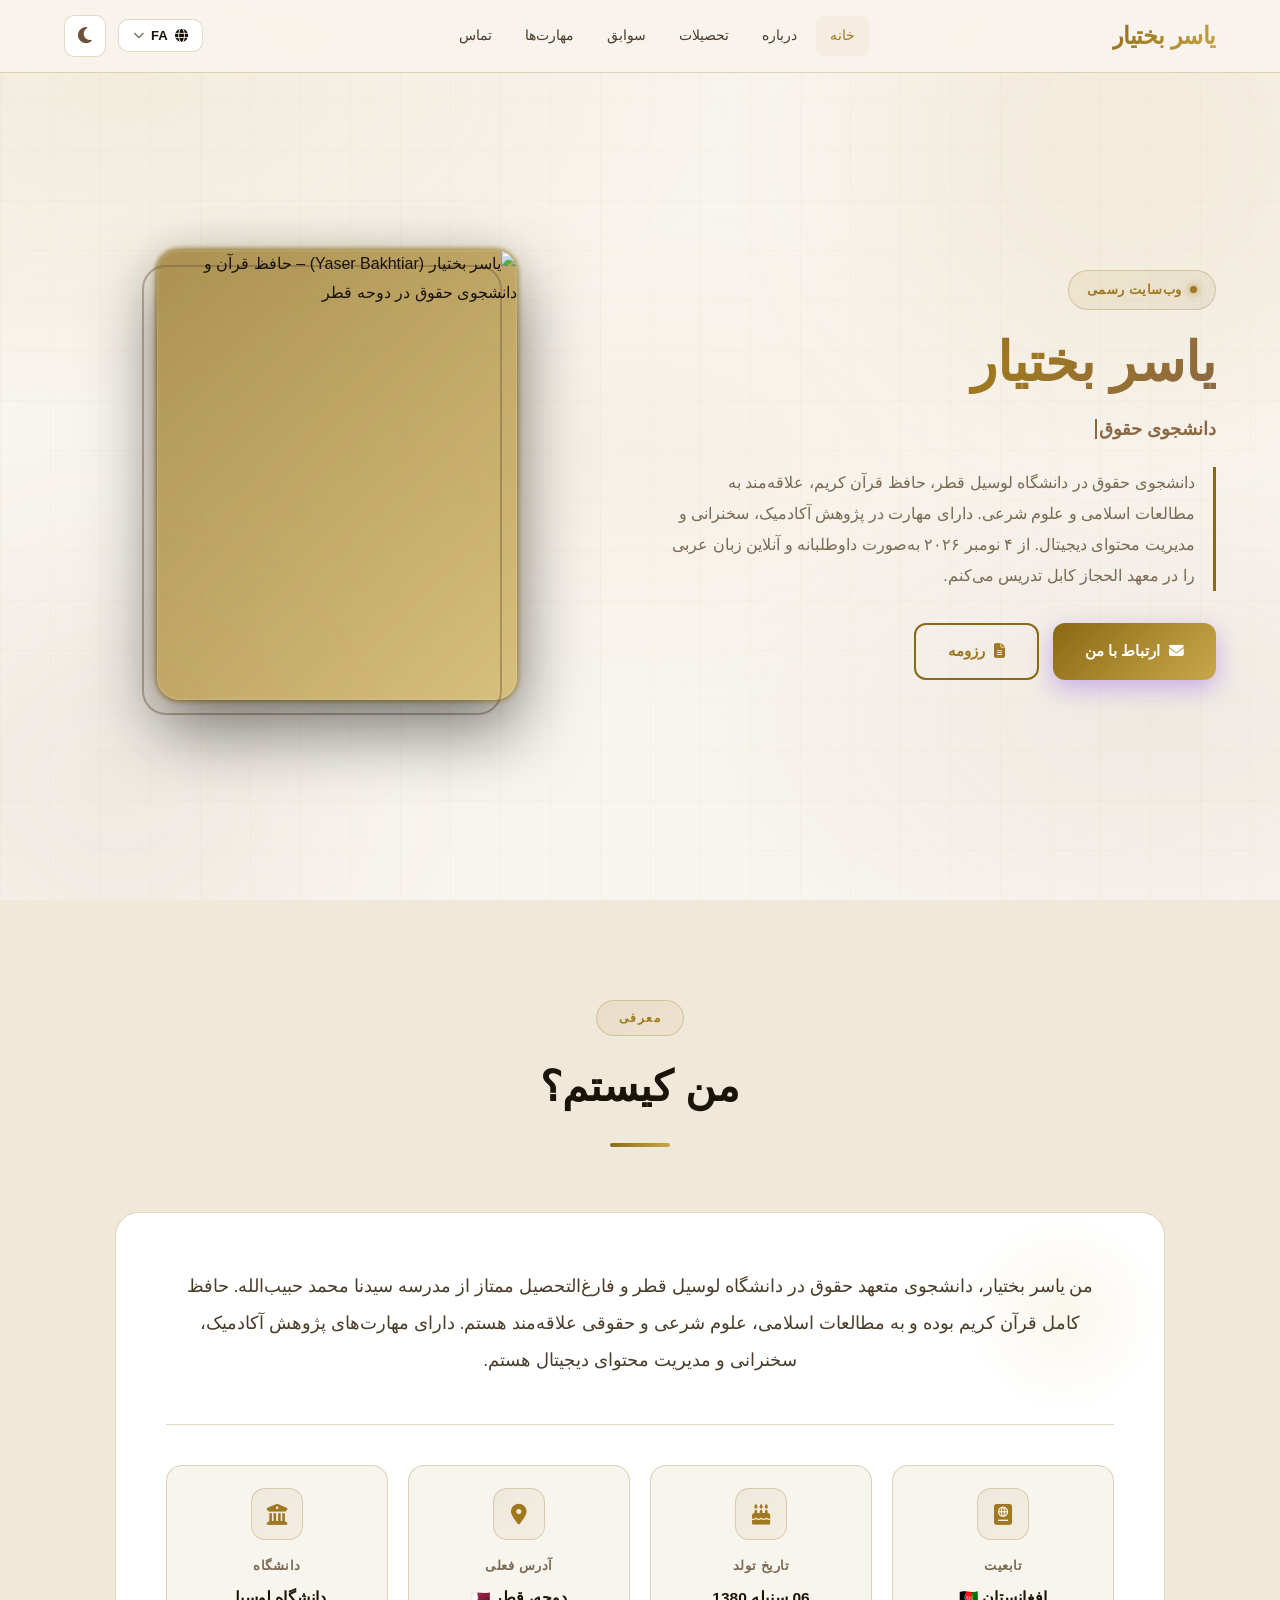
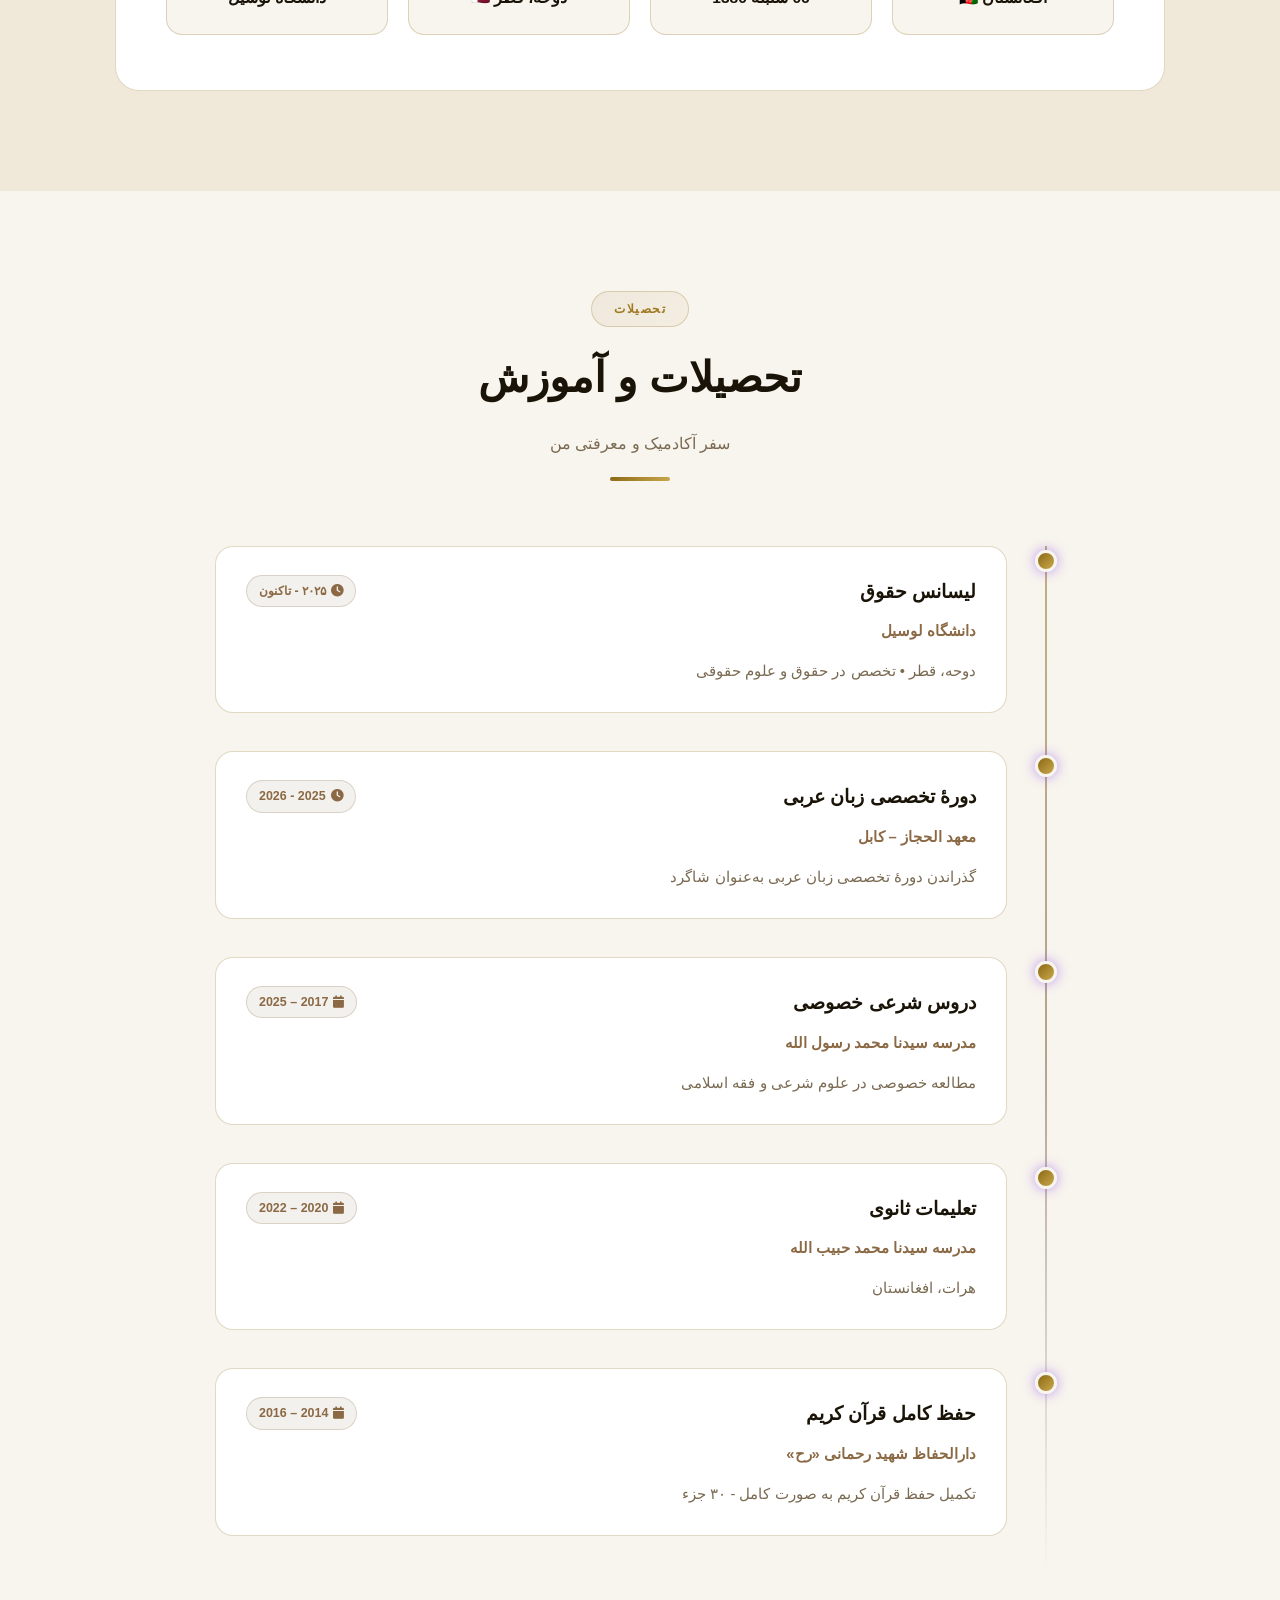
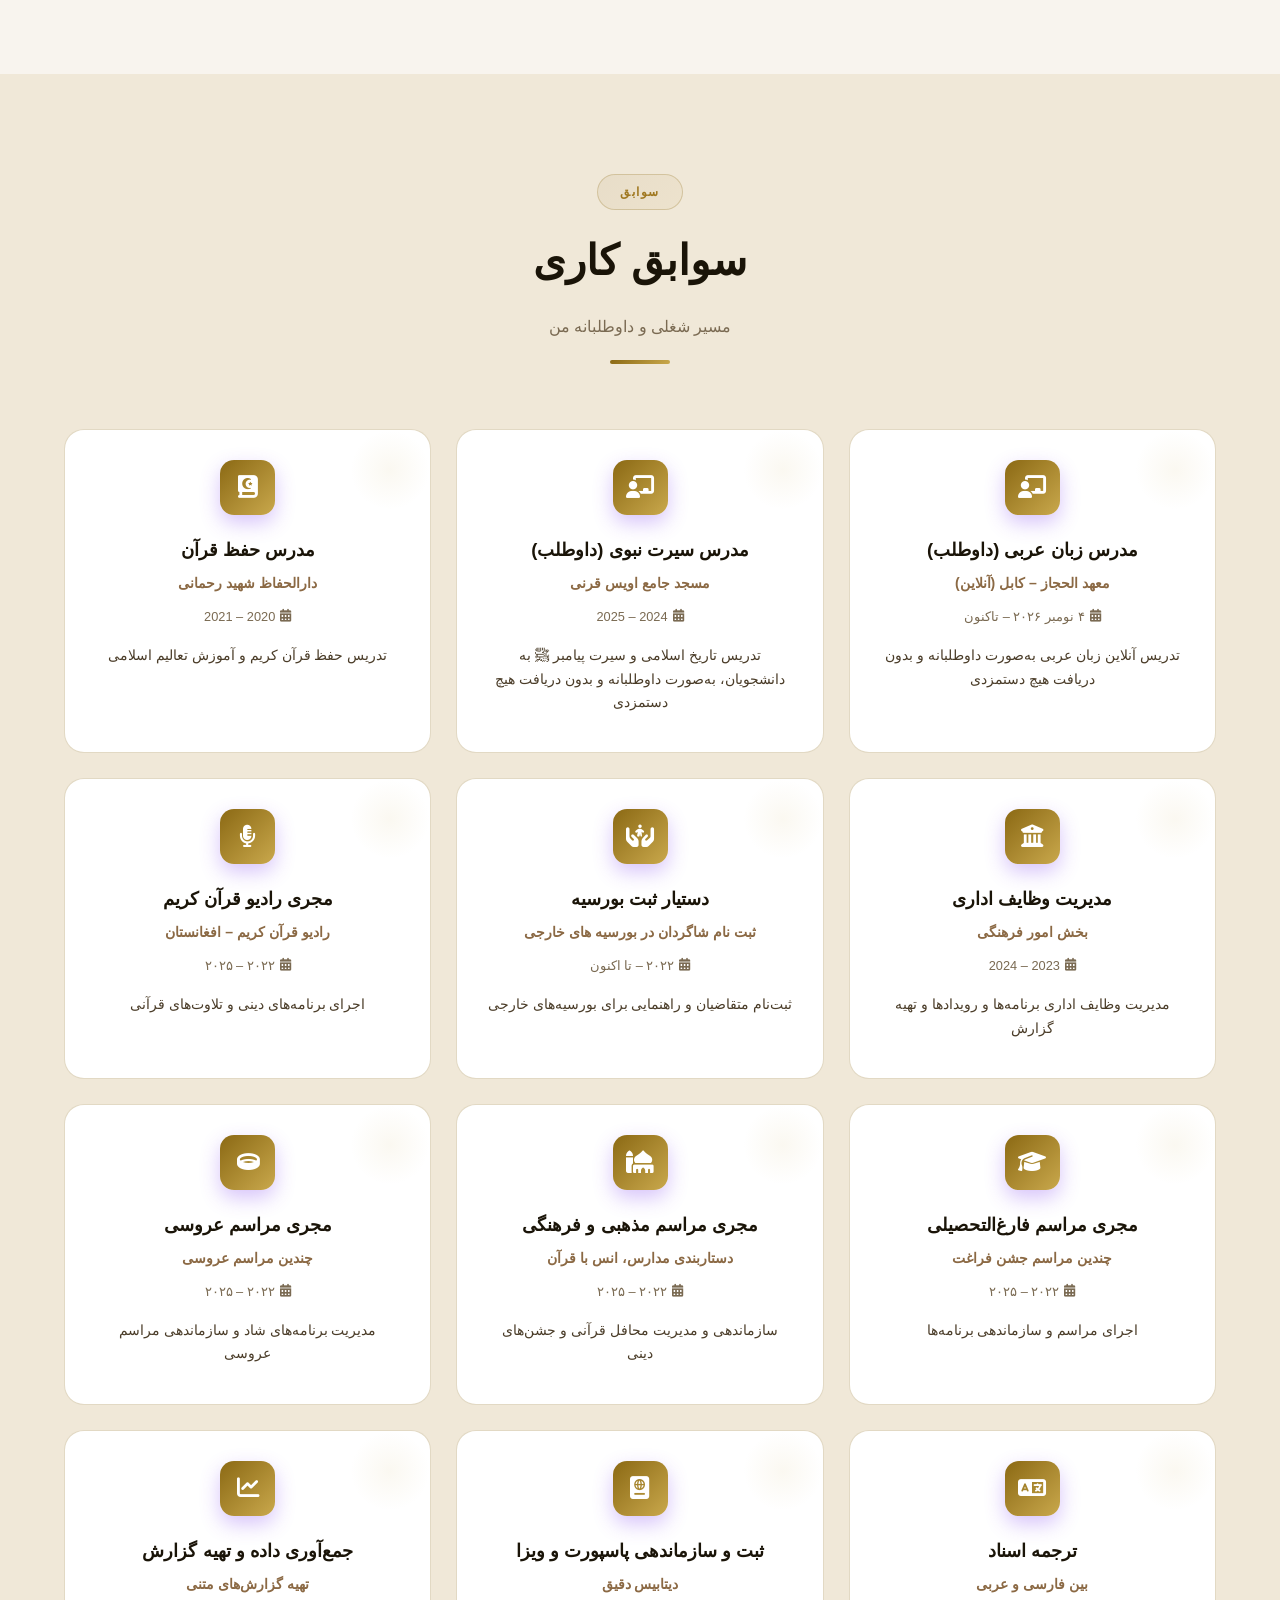
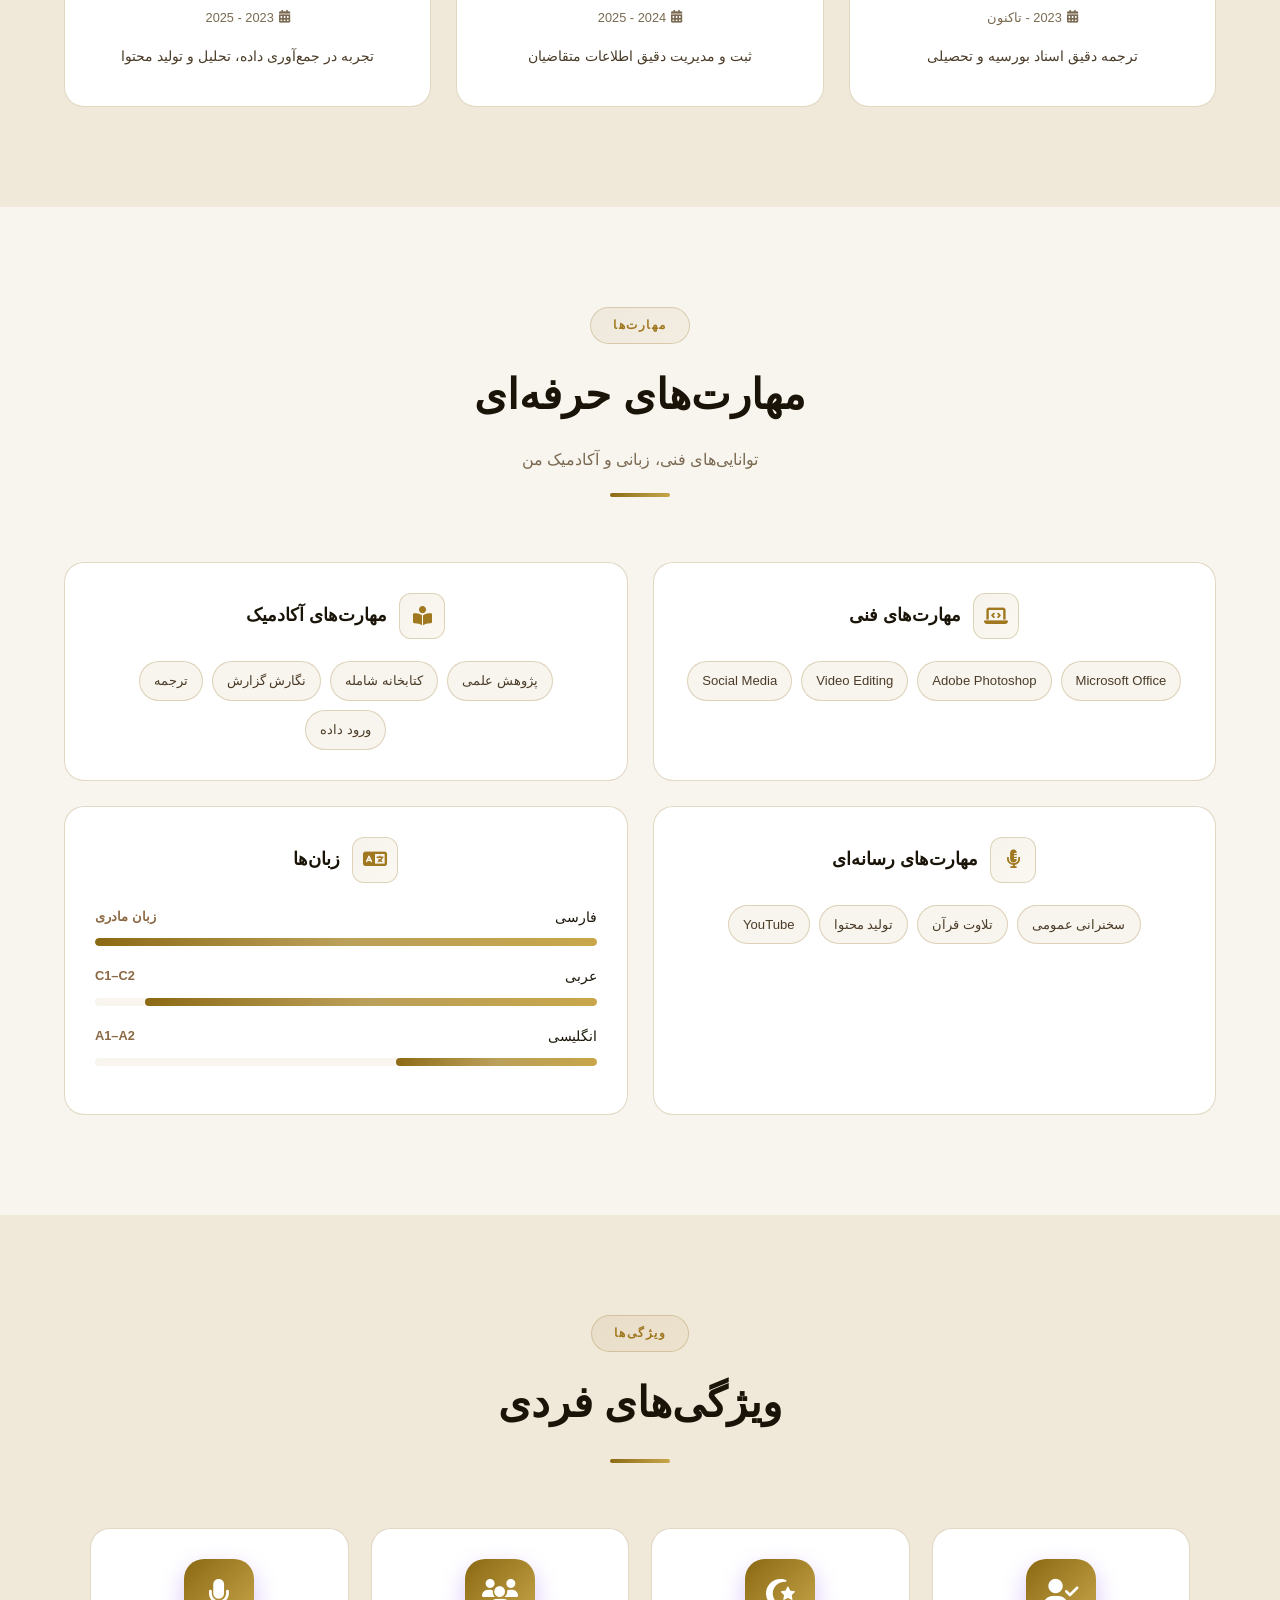
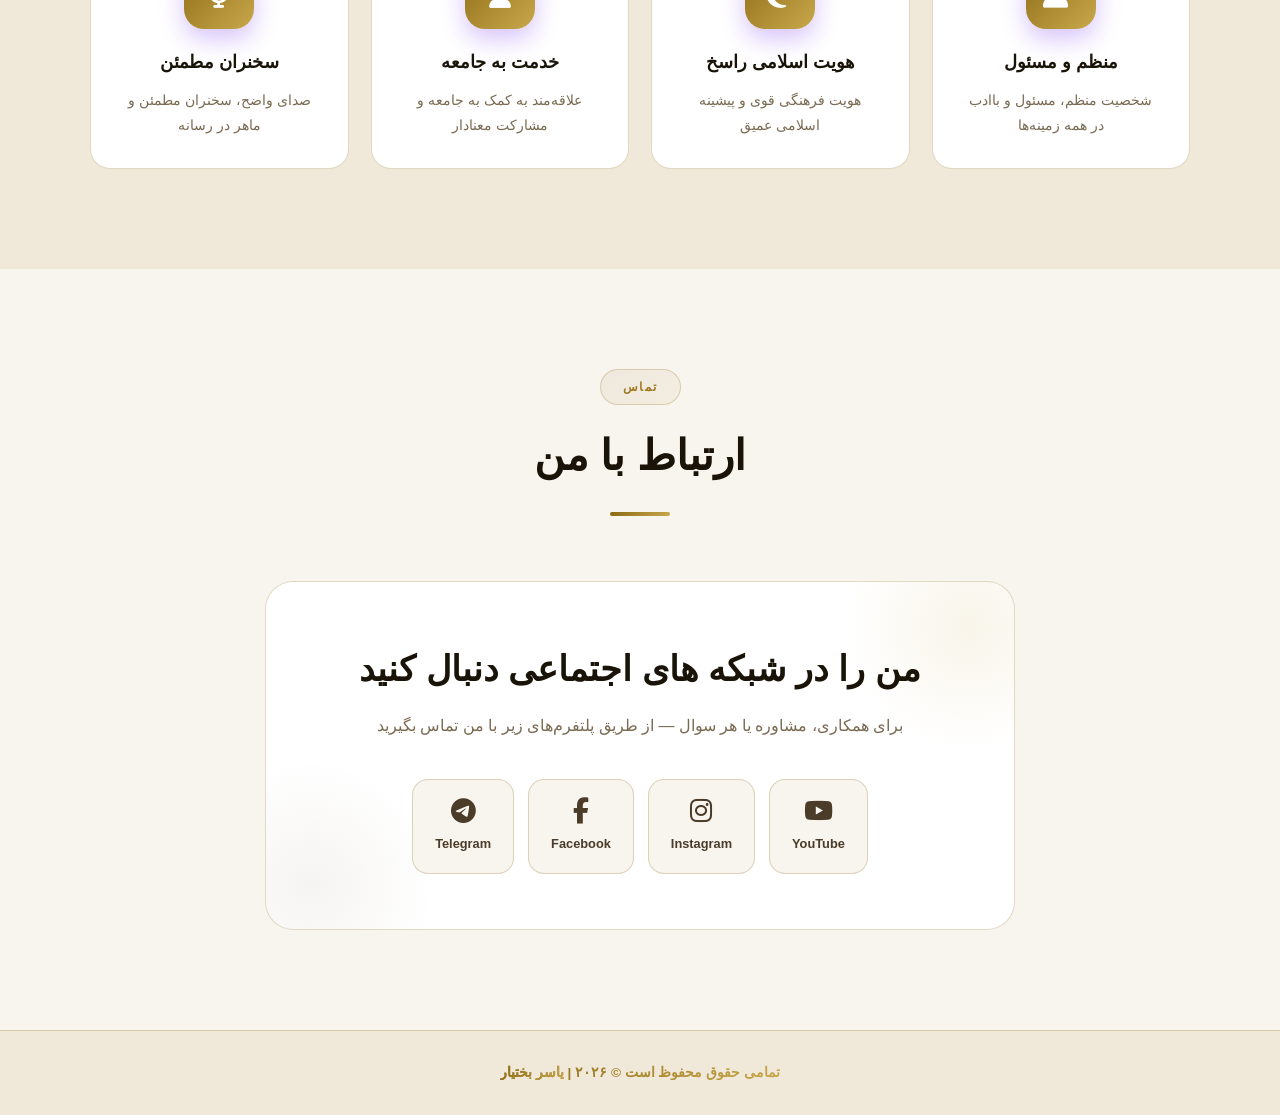
==== commit 80652fc3: "Add files via upload" ====
--- a/index.html
+++ b/index.html
@@ -6,7 +6,7 @@
 <meta charset="utf-8"/>
 <meta content="width=device-width, initial-scale=1.0" name="viewport"/>
 <title>یاسر بختیار | Yaser Bakhtiar – حافظ قرآن و دانشجوی حقوق در دوحه قطر</title>
-<meta content="وب‌سایت رسمی یاسر بختیار (بدون «ی» پایانی)، حافظ کامل قرآن کریم، دانشجوی حقوق دانشگاه لوسیل قطر و مدرس داوطلب در معهد الحجاز دوحه. ارتباطی با یاسر بختیاری خواننده ندارد." name="description"/>
+<meta content="وب‌سایت رسمی یاسر بختیار (بدون «ی» پایانی)، حافظ کامل قرآن کریم، دانشجوی حقوق دانشگاه لوسیل قطر و مدرس داوطلب آنلاین زبان عربی در معهد الحجاز کابل." name="description"/>
 <meta content="Yaser Bakhtiar | یاسر بختیار | ياسر بختيار" name="author"/>
 <meta content="index, follow, max-image-preview:large, max-snippet:-1" name="robots"/>
 <meta content="#c9a84c" name="theme-color"/>
@@ -18,7 +18,7 @@
 <meta content="website" property="og:type"/>
 <meta content="Yaser Bakhtiar | یاسر بختیار" property="og:site_name"/>
 <meta content="یاسر بختیار | Yaser Bakhtiar – حافظ قرآن و دانشجوی حقوق در دوحه قطر" property="og:title"/>
-<meta content="وب‌سایت رسمی یاسر بختیار (بدون «ی» پایانی)، حافظ کامل قرآن کریم، دانشجوی حقوق دانشگاه لوسیل قطر و مدرس داوطلب در معهد الحجاز دوحه. ارتباطی با یاسر بختیاری خواننده ندارد." property="og:description"/>
+<meta content="وب‌سایت رسمی یاسر بختیار (بدون «ی» پایانی)، حافظ کامل قرآن کریم، دانشجوی حقوق دانشگاه لوسیل قطر و مدرس داوطلب آنلاین زبان عربی در معهد الحجاز کابل." property="og:description"/>
 <meta content="https://yaserbakhtiar.tr/" property="og:url"/>
 <meta content="https://yaserbakhtiar.tr/profile.jpg" property="og:image"/>
 <meta content="fa_IR" property="og:locale"/><meta content="ar_AR" property="og:locale:alternate"/><meta content="en_US" property="og:locale:alternate"/>
@@ -26,9 +26,9 @@
 
 <meta content="summary_large_image" name="twitter:card"/>
 <meta content="یاسر بختیار | Yaser Bakhtiar – حافظ قرآن و دانشجوی حقوق در دوحه قطر" name="twitter:title"/>
-<meta content="وب‌سایت رسمی یاسر بختیار (بدون «ی» پایانی)، حافظ کامل قرآن کریم، دانشجوی حقوق دانشگاه لوسیل قطر و مدرس داوطلب در معهد الحجاز دوحه. ارتباطی با یاسر بختیاری خواننده ندارد." name="twitter:description"/>
+<meta content="وب‌سایت رسمی یاسر بختیار (بدون «ی» پایانی)، حافظ کامل قرآن کریم، دانشجوی حقوق دانشگاه لوسیل قطر و مدرس داوطلب آنلاین زبان عربی در معهد الحجاز کابل." name="twitter:description"/>
 <meta content="https://yaserbakhtiar.tr/profile.jpg" name="twitter:image"/>
-<script type="application/ld+json">{"@context": "https://schema.org", "@graph": [{"@type": "WebSite", "@id": "https://yaserbakhtiar.tr/#website", "url": "https://yaserbakhtiar.tr/", "name": "Yaser Bakhtiar", "alternateName": ["یاسر بختیار", "ياسر بختيار"], "inLanguage": ["fa", "ar", "en"], "publisher": {"@id": "https://yaserbakhtiar.tr/#person"}}, {"@type": "Person", "@id": "https://yaserbakhtiar.tr/#person", "name": "Yaser Bakhtiar", "alternateName": ["یاسر بختیار", "ياسر بختيار", "Yasser Bakhtiar", "Yaser Bakhtyar"], "url": "https://yaserbakhtiar.tr/", "image": "https://yaserbakhtiar.tr/profile.jpg", "mainEntityOfPage": "https://yaserbakhtiar.tr/", "jobTitle": "Law Student, Quran Hafiz and Volunteer Teacher", "description": "Yaser Bakhtiar is an Afghan Hafiz of the Holy Quran (all 30 parts), a law student at Lusail University in Doha, Qatar, and a volunteer teacher at Al Hijaz Institute since 4 November 2026.", "disambiguatingDescription": "Not the Iranian singer Yaser Bakhtiari (یاسر بختیاری, known as Yas / یاس). This Yaser Bakhtiar (یاسر بختیار, without the final 'i') is an Afghan Quran memorizer and law student living in Doha, Qatar.", "nationality": {"@type": "Country", "name": "Afghanistan"}, "homeLocation": {"@type": "Place", "name": "Doha, Qatar"}, "affiliation": [{"@type": "CollegeOrUniversity", "name": "Lusail University", "address": {"@type": "PostalAddress", "addressLocality": "Doha", "addressCountry": "QA"}}, {"@type": "EducationalOrganization", "name": "Al Hijaz Institute (معهد الحجاز)", "address": {"@type": "PostalAddress", "addressLocality": "Doha", "addressCountry": "QA"}}], "alumniOf": {"@type": "School", "name": "Sayedena Mohammad Habibullah School", "address": {"@type": "PostalAddress", "addressLocality": "Herat", "addressCountry": "AF"}}, "knowsAbout": ["Quran memorization", "Quranic recitation", "Law", "Islamic studies", "Translation Persian Arabic"], "knowsLanguage": ["fa", "ar", "en"], "sameAs": ["https://www.youtube.com/channel/UCwWABAJMeEE0nfGBIyNd6AA", "https://www.instagram.com/yaserbakhtiar.af", "https://www.facebook.com/yaserbakhtiar.af", "https://t.me/Yaser_Bakhtiar"]}, {"@type": "ProfilePage", "@id": "https://yaserbakhtiar.tr/#profile", "url": "https://yaserbakhtiar.tr/", "name": "یاسر بختیار | Yaser Bakhtiar – حافظ قرآن و دانشجوی حقوق در دوحه قطر", "inLanguage": "fa", "mainEntity": {"@id": "https://yaserbakhtiar.tr/#person"}}]}</script>
+<script type="application/ld+json">{"@context": "https://schema.org", "@graph": [{"@type": "WebSite", "@id": "https://yaserbakhtiar.tr/#website", "url": "https://yaserbakhtiar.tr/", "name": "Yaser Bakhtiar", "alternateName": ["یاسر بختیار", "ياسر بختيار"], "inLanguage": ["fa", "ar", "en"], "publisher": {"@id": "https://yaserbakhtiar.tr/#person"}}, {"@type": "Person", "@id": "https://yaserbakhtiar.tr/#person", "name": "Yaser Bakhtiar", "alternateName": ["یاسر بختیار", "ياسر بختيار", "Yasser Bakhtiar", "Yaser Bakhtyar"], "url": "https://yaserbakhtiar.tr/", "image": "https://yaserbakhtiar.tr/profile.jpg", "mainEntityOfPage": "https://yaserbakhtiar.tr/", "jobTitle": "Law Student, Quran Hafiz and Volunteer Teacher", "description": "Yaser Bakhtiar is an Afghan Hafiz of the Holy Quran (all 30 parts), a law student at Lusail University in Doha, Qatar, and an online volunteer Arabic language teacher at Al Hijaz Institute in Kabul since 4 November 2026.", "disambiguatingDescription": "Not the Iranian singer Yaser Bakhtiari (یاسر بختیاری, known as Yas / یاس). This Yaser Bakhtiar (یاسر بختیار, without the final 'i') is an Afghan Quran memorizer and law student living in Doha, Qatar.", "nationality": {"@type": "Country", "name": "Afghanistan"}, "homeLocation": {"@type": "Place", "name": "Doha, Qatar"}, "affiliation": [{"@type": "CollegeOrUniversity", "name": "Lusail University", "address": {"@type": "PostalAddress", "addressLocality": "Doha", "addressCountry": "QA"}}, {"@type": "EducationalOrganization", "name": "Al Hijaz Institute (معهد الحجاز)", "address": {"@type": "PostalAddress", "addressLocality": "Kabul", "addressCountry": "AF"}}], "alumniOf": {"@type": "School", "name": "Sayedena Mohammad Habibullah School", "address": {"@type": "PostalAddress", "addressLocality": "Herat", "addressCountry": "AF"}}, "knowsAbout": ["Quran memorization", "Quranic recitation", "Law", "Islamic studies", "Translation Persian Arabic"], "knowsLanguage": ["fa", "ar", "en"], "sameAs": ["https://www.youtube.com/channel/UCwWABAJMeEE0nfGBIyNd6AA", "https://www.instagram.com/yaserbakhtiar.af", "https://www.facebook.com/yaserbakhtiar.af", "https://t.me/Yaser_Bakhtiar"]}, {"@type": "ProfilePage", "@id": "https://yaserbakhtiar.tr/#profile", "url": "https://yaserbakhtiar.tr/", "name": "یاسر بختیار | Yaser Bakhtiar – حافظ قرآن و دانشجوی حقوق در دوحه قطر", "inLanguage": "fa", "mainEntity": {"@id": "https://yaserbakhtiar.tr/#person"}}]}</script>
 <link href="https://fonts.googleapis.com" rel="preconnect"/>
 <link crossorigin="" href="https://fonts.gstatic.com" rel="preconnect"/>
 <link href="https://fonts.googleapis.com/css2?family=Tajawal:wght@300;400;500;700;900&amp;family=Inter:wght@300;400;500;600;700;800&amp;display=swap" rel="stylesheet"/>
@@ -550,13 +550,6 @@
         }
         .info-item p { font-size: 0.97rem; color: var(--text-primary); font-weight: 600; }
 
-        .disambig {
-            margin-block-start: 30px; padding: 16px 22px; position: relative; z-index: 1;
-            border-inline-start: 3px solid var(--accent); background: var(--accent-gradient-soft);
-            border-radius: var(--radius-sm); font-size: 0.95rem; line-height: 1.9; color: var(--text-secondary);
-        }
-        .disambig strong { color: var(--text-primary); }
-
         /* ===== EDUCATION ===== */
         .education { background: var(--bg-primary); }
         .timeline { max-width: 850px; margin-inline: auto; position: relative; }
@@ -923,7 +916,7 @@
 </p>
 <p class="hero-desc">
 
-<span class="lang-fa">دانشجوی حقوق در دانشگاه لوسیل قطر، حافظ قرآن کریم، علاقه‌مند به مطالعات اسلامی و علوم شرعی. دارای مهارت در پژوهش آکادمیک، سخنرانی و مدیریت محتوای دیجیتال. از ۴ نومبر ۲۰۲۶ به‌صورت داوطلبانه در موسسه الحجاز دوحه تدریس می‌کنم.</span>
+<span class="lang-fa">دانشجوی حقوق در دانشگاه لوسیل قطر، حافظ قرآن کریم، علاقه‌مند به مطالعات اسلامی و علوم شرعی. دارای مهارت در پژوهش آکادمیک، سخنرانی و مدیریت محتوای دیجیتال. از ۴ نومبر ۲۰۲۶ به‌صورت داوطلبانه و آنلاین زبان عربی را در معهد الحجاز کابل تدریس می‌کنم.</span>
 
 </p>
 <div class="hero-buttons">
@@ -960,11 +953,6 @@
 <p class="about-text">
 
 <span class="lang-fa">من یاسر بختیار، دانشجوی متعهد حقوق در دانشگاه لوسیل قطر و فارغ‌التحصیل ممتاز از مدرسه سیدنا محمد حبیب‌الله. حافظ کامل قرآن کریم بوده و به مطالعات اسلامی، علوم شرعی و حقوقی علاقه‌مند هستم. دارای مهارت‌های پژوهش آکادمیک، سخنرانی و مدیریت محتوای دیجیتال هستم.</span>
-
-</p>
-<p class="disambig">
-
-<span class="lang-fa"><strong>توضیح برای جلوگیری از اشتباه:</strong> من یاسر بختیار (بدون «ی» در پایان نام) هستم؛ اهل افغانستان و مقیم دوحهٔ قطر، حافظ کامل قرآن کریم و دانشجوی حقوق در دانشگاه لوسیل. با یاس (یاسر بختیاری)، خوانندهٔ ایرانی، هیچ ارتباطی ندارم.</span>
 
 </p>
 <div class="info-grid">
@@ -1018,12 +1006,12 @@
 <div class="timeline-card">
 <div class="timeline-card-head">
 <div>
-<h3><span class="lang-fa">آموزش زبان عربی</span></h3>
-<p class="institution"><span class="lang-fa">موسسه الحجاز</span></p>
+<h3><span class="lang-fa">دورهٔ تخصصی زبان عربی</span></h3>
+<p class="institution"><span class="lang-fa">معهد الحجاز – کابل</span></p>
 </div>
 <span class="period-badge"><i aria-hidden="true" class="fas fa-clock"></i><span class="lang-fa">2025 - 2026</span></span>
 </div>
-<p><span class="lang-fa">مطالعه پیشرفته زبان عربی</span></p>
+<p><span class="lang-fa">گذراندن دورهٔ تخصصی زبان عربی به‌عنوان شاگرد</span></p>
 </div>
 </article>
 <article class="timeline-item reveal delay-2">
@@ -1078,17 +1066,17 @@
 <div class="exp-grid">
 <article class="exp-card reveal">
 <div aria-hidden="true" class="exp-icon"><i class="fas fa-chalkboard-user"></i></div>
-<h3><span class="lang-fa">مدرس داوطلب</span></h3>
-<p class="exp-company"><span class="lang-fa">موسسه الحجاز – دوحه</span></p>
+<h3><span class="lang-fa">مدرس زبان عربی (داوطلب)</span></h3>
+<p class="exp-company"><span class="lang-fa">معهد الحجاز – کابل (آنلاین)</span></p>
 <span class="exp-period"><i aria-hidden="true" class="fas fa-calendar-alt"></i> <span class="lang-fa">۴ نومبر ۲۰۲۶ – تاکنون</span></span>
-<ul><li><span class="lang-fa">تدریس داوطلبانه در موسسه</span></li></ul>
+<ul><li><span class="lang-fa">تدریس آنلاین زبان عربی به‌صورت داوطلبانه و بدون دریافت هیچ دستمزدی</span></li></ul>
 </article>
 <article class="exp-card reveal">
 <div aria-hidden="true" class="exp-icon"><i class="fas fa-chalkboard-teacher"></i></div>
-<h3><span class="lang-fa">مدرس سیرت نبوی</span></h3>
+<h3><span class="lang-fa">مدرس سیرت نبوی (داوطلب)</span></h3>
 <p class="exp-company"><span class="lang-fa">مسجد جامع اویس قرنی</span></p>
 <span class="exp-period"><i aria-hidden="true" class="fas fa-calendar-alt"></i> 2024 – 2025</span>
-<ul><li><span class="lang-fa">تدریس تاریخ اسلامی و سیرت پیامبر ﷺ به دانشجویان</span></li></ul>
+<ul><li><span class="lang-fa">تدریس تاریخ اسلامی و سیرت پیامبر ﷺ به دانشجویان، به‌صورت داوطلبانه و بدون دریافت هیچ دستمزدی</span></li></ul>
 </article>
 <article class="exp-card reveal delay-1">
 <div aria-hidden="true" class="exp-icon"><i class="fas fa-book-quran"></i></div>
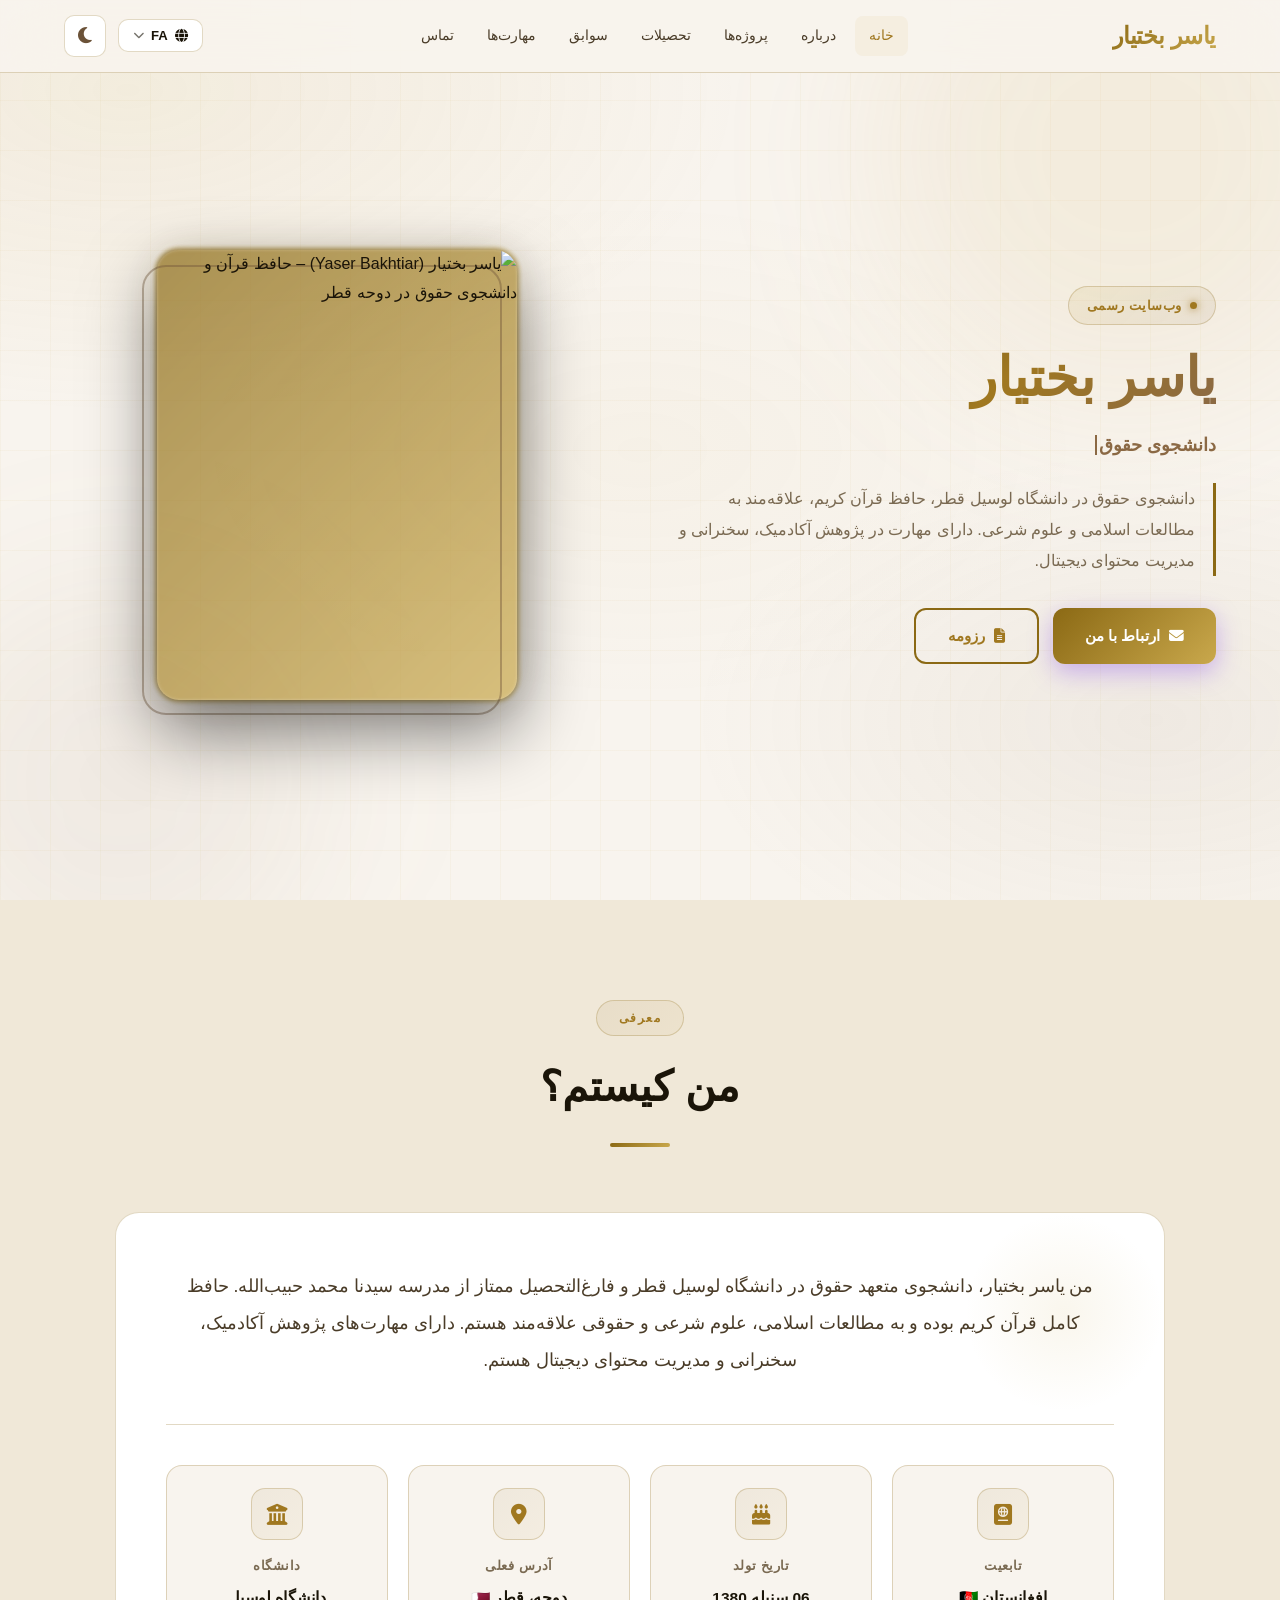
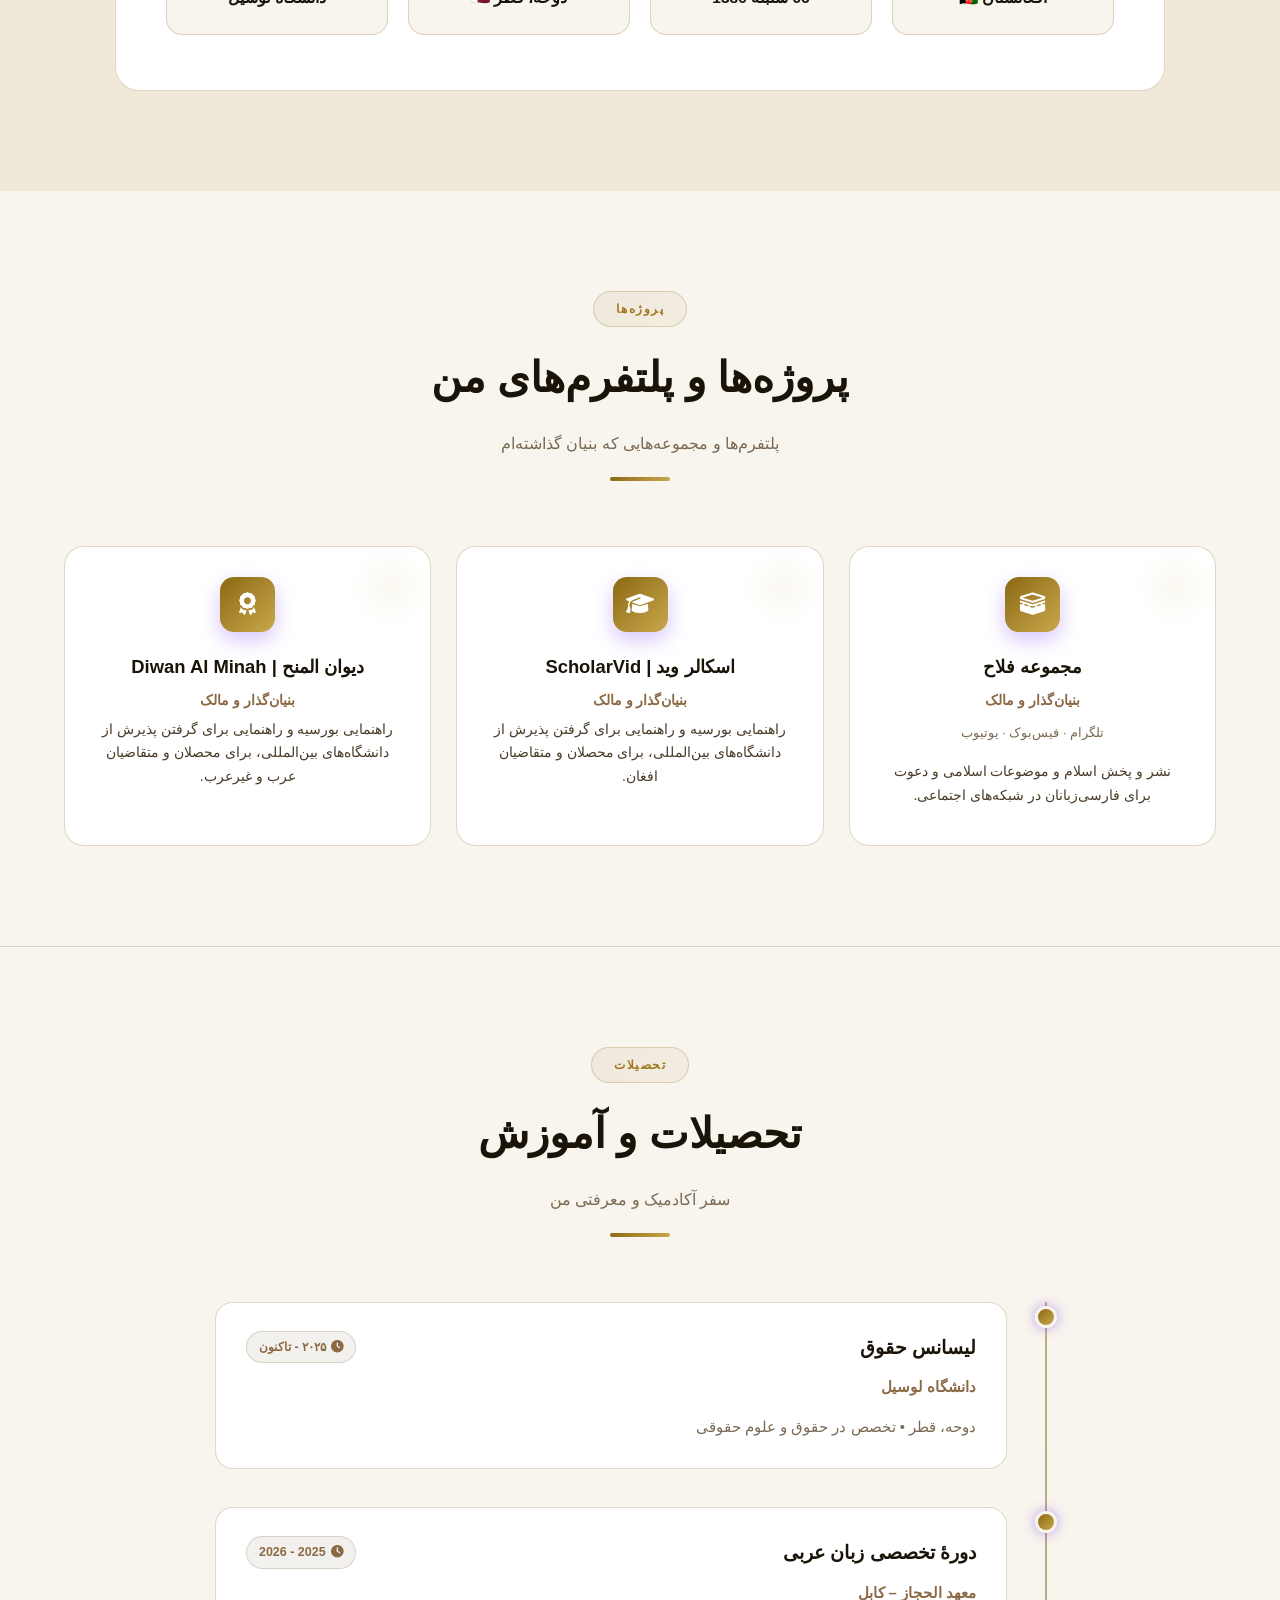
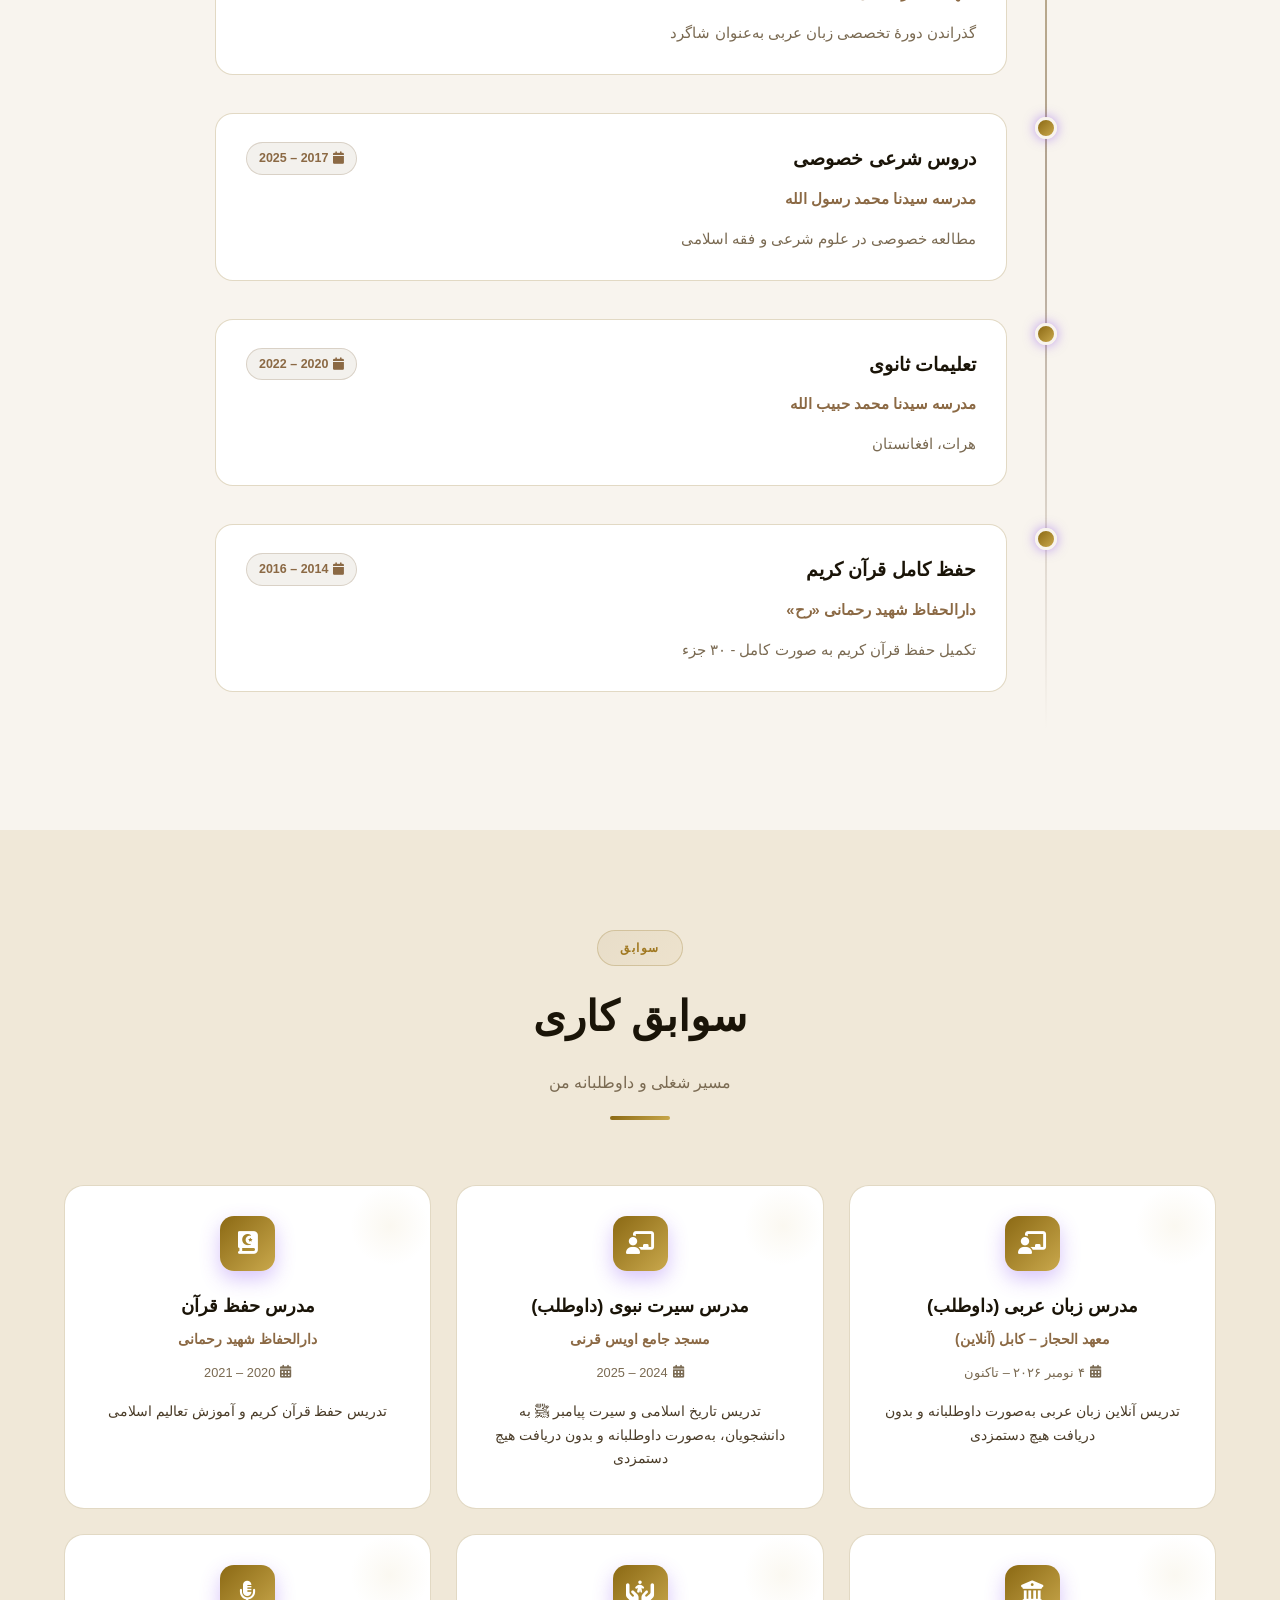
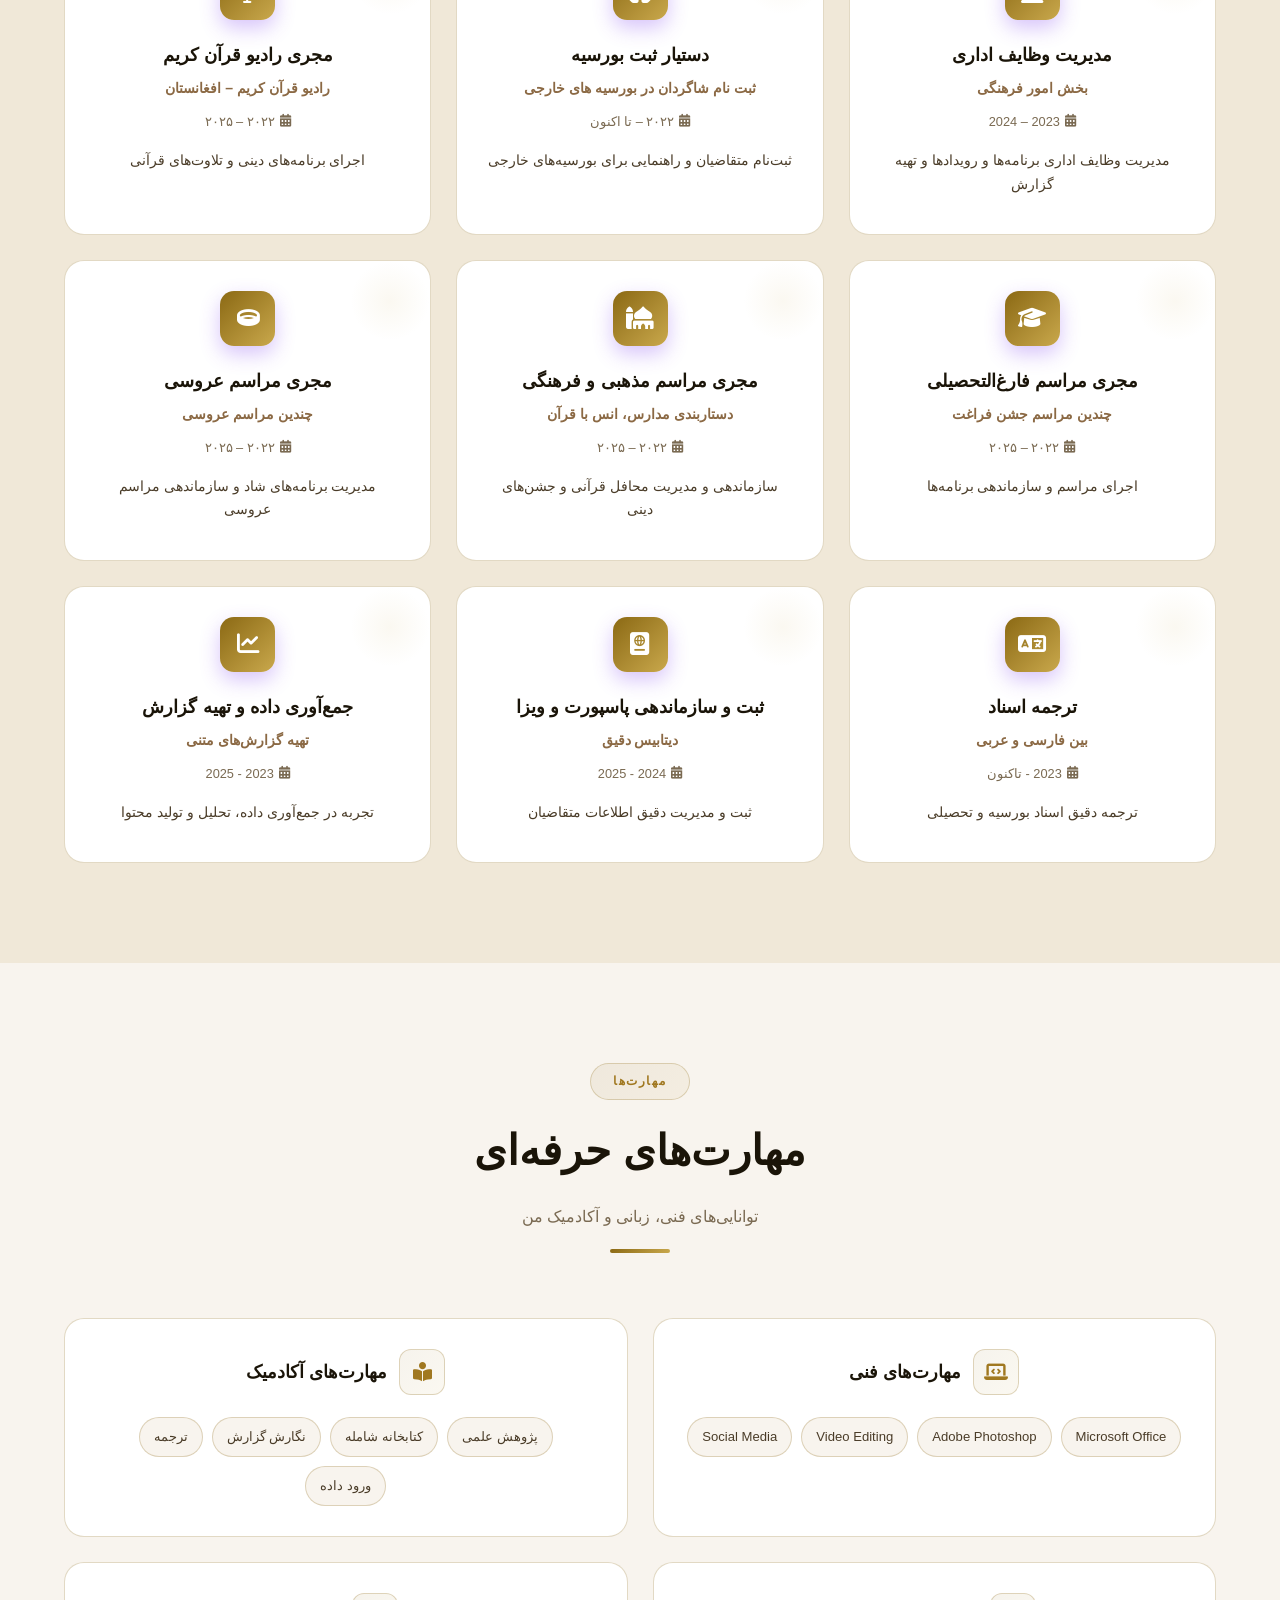
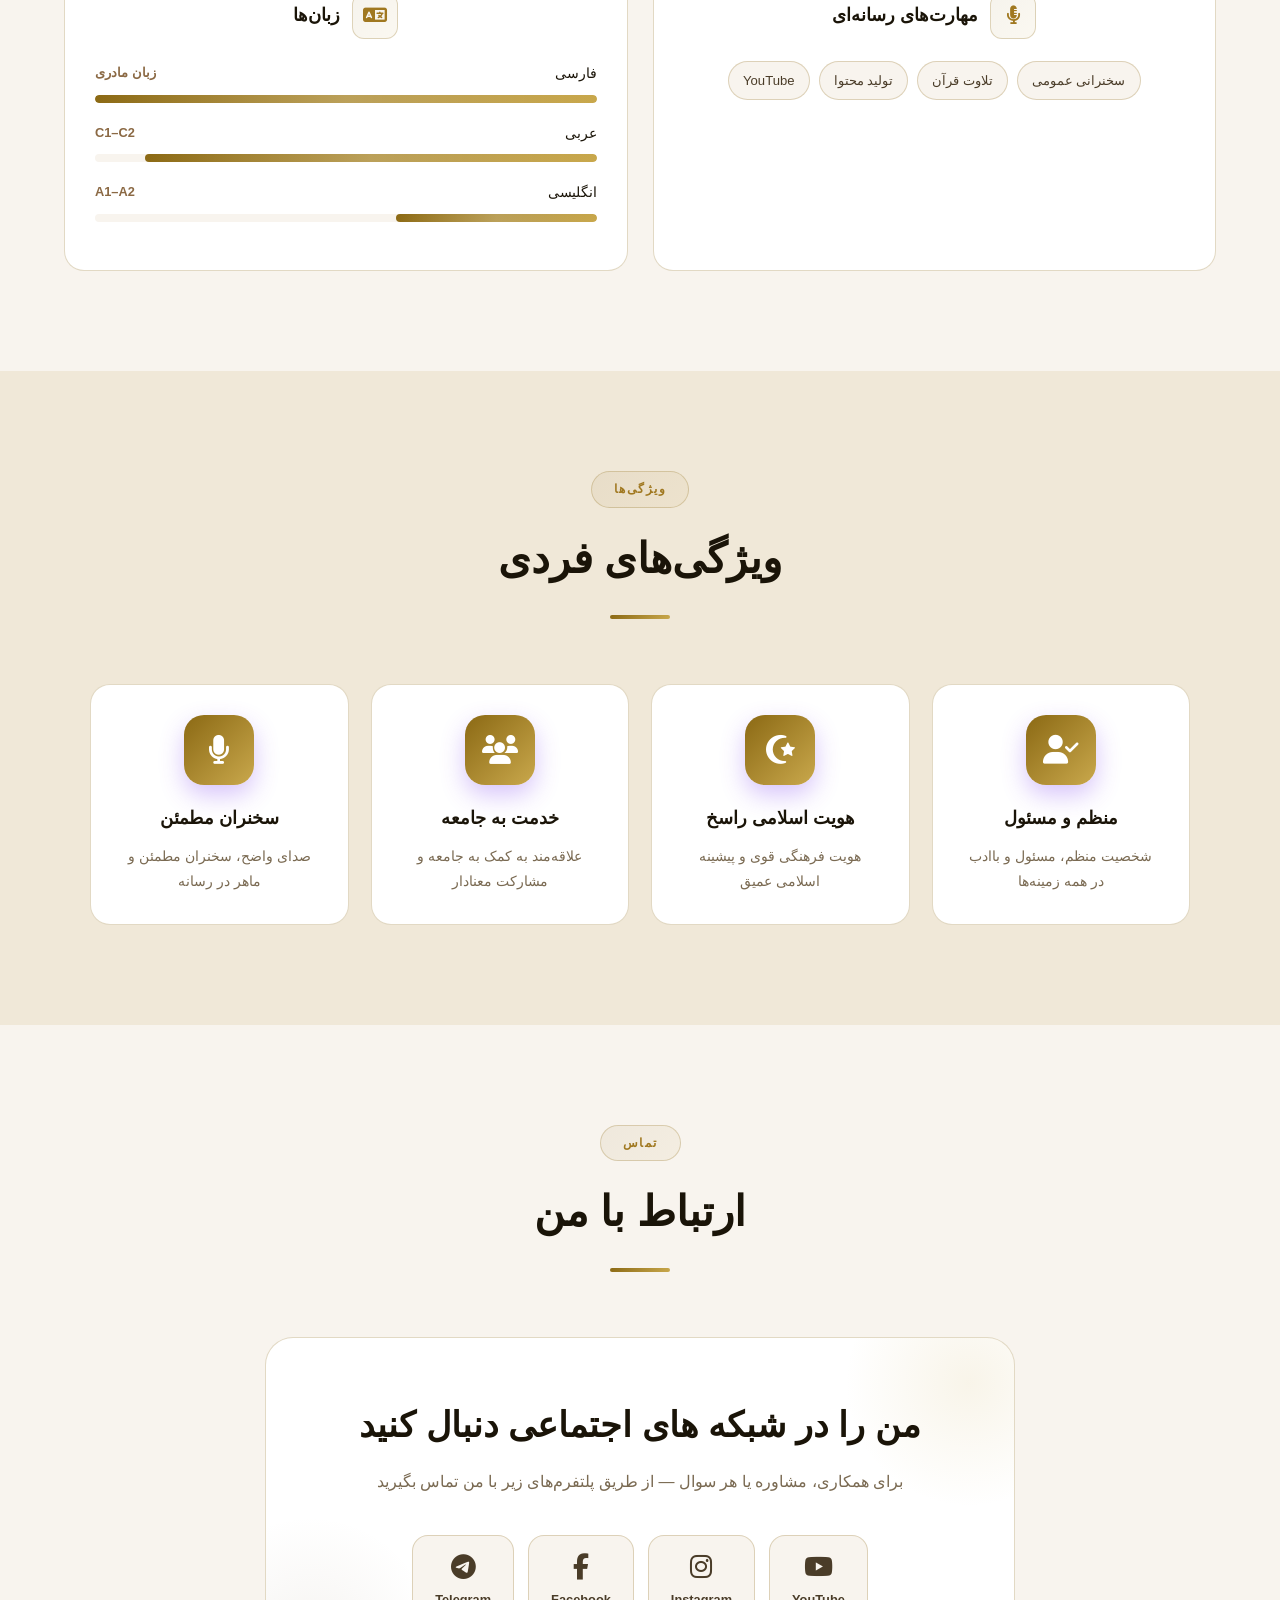
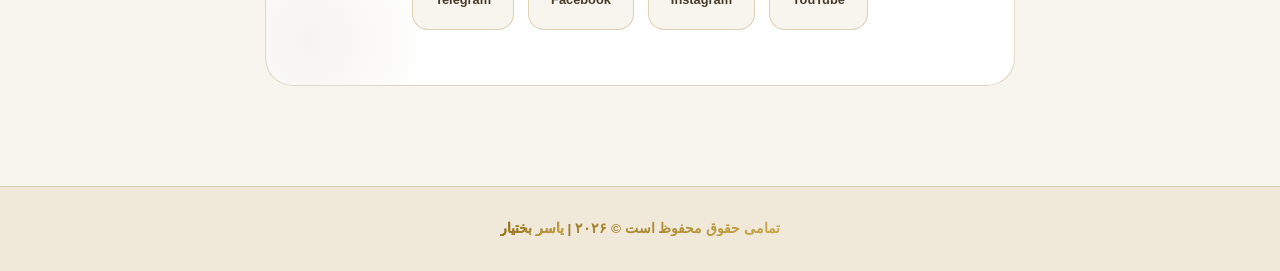
==== commit 141e3ecf: "Add files via upload" ====
--- a/index.html
+++ b/index.html
@@ -6,7 +6,7 @@
 <meta charset="utf-8"/>
 <meta content="width=device-width, initial-scale=1.0" name="viewport"/>
 <title>یاسر بختیار | Yaser Bakhtiar – حافظ قرآن و دانشجوی حقوق در دوحه قطر</title>
-<meta content="وب‌سایت رسمی یاسر بختیار (بدون «ی» پایانی)، حافظ کامل قرآن کریم، دانشجوی حقوق دانشگاه لوسیل قطر و مدرس داوطلب آنلاین زبان عربی در معهد الحجاز کابل." name="description"/>
+<meta content="وب‌سایت رسمی یاسر بختیار (بدون «ی» پایانی): حافظ کامل قرآن کریم، دانشجوی حقوق دانشگاه لوسیل قطر و پژوهشگر مطالعات اسلامی." name="description"/>
 <meta content="Yaser Bakhtiar | یاسر بختیار | ياسر بختيار" name="author"/>
 <meta content="index, follow, max-image-preview:large, max-snippet:-1" name="robots"/>
 <meta content="#c9a84c" name="theme-color"/>
@@ -18,7 +18,7 @@
 <meta content="website" property="og:type"/>
 <meta content="Yaser Bakhtiar | یاسر بختیار" property="og:site_name"/>
 <meta content="یاسر بختیار | Yaser Bakhtiar – حافظ قرآن و دانشجوی حقوق در دوحه قطر" property="og:title"/>
-<meta content="وب‌سایت رسمی یاسر بختیار (بدون «ی» پایانی)، حافظ کامل قرآن کریم، دانشجوی حقوق دانشگاه لوسیل قطر و مدرس داوطلب آنلاین زبان عربی در معهد الحجاز کابل." property="og:description"/>
+<meta content="وب‌سایت رسمی یاسر بختیار (بدون «ی» پایانی): حافظ کامل قرآن کریم، دانشجوی حقوق دانشگاه لوسیل قطر و پژوهشگر مطالعات اسلامی." property="og:description"/>
 <meta content="https://yaserbakhtiar.tr/" property="og:url"/>
 <meta content="https://yaserbakhtiar.tr/profile.jpg" property="og:image"/>
 <meta content="fa_IR" property="og:locale"/><meta content="ar_AR" property="og:locale:alternate"/><meta content="en_US" property="og:locale:alternate"/>
@@ -26,9 +26,9 @@
 
 <meta content="summary_large_image" name="twitter:card"/>
 <meta content="یاسر بختیار | Yaser Bakhtiar – حافظ قرآن و دانشجوی حقوق در دوحه قطر" name="twitter:title"/>
-<meta content="وب‌سایت رسمی یاسر بختیار (بدون «ی» پایانی)، حافظ کامل قرآن کریم، دانشجوی حقوق دانشگاه لوسیل قطر و مدرس داوطلب آنلاین زبان عربی در معهد الحجاز کابل." name="twitter:description"/>
+<meta content="وب‌سایت رسمی یاسر بختیار (بدون «ی» پایانی): حافظ کامل قرآن کریم، دانشجوی حقوق دانشگاه لوسیل قطر و پژوهشگر مطالعات اسلامی." name="twitter:description"/>
 <meta content="https://yaserbakhtiar.tr/profile.jpg" name="twitter:image"/>
-<script type="application/ld+json">{"@context": "https://schema.org", "@graph": [{"@type": "WebSite", "@id": "https://yaserbakhtiar.tr/#website", "url": "https://yaserbakhtiar.tr/", "name": "Yaser Bakhtiar", "alternateName": ["یاسر بختیار", "ياسر بختيار"], "inLanguage": ["fa", "ar", "en"], "publisher": {"@id": "https://yaserbakhtiar.tr/#person"}}, {"@type": "Person", "@id": "https://yaserbakhtiar.tr/#person", "name": "Yaser Bakhtiar", "alternateName": ["یاسر بختیار", "ياسر بختيار", "Yasser Bakhtiar", "Yaser Bakhtyar"], "url": "https://yaserbakhtiar.tr/", "image": "https://yaserbakhtiar.tr/profile.jpg", "mainEntityOfPage": "https://yaserbakhtiar.tr/", "jobTitle": "Law Student, Quran Hafiz and Volunteer Teacher", "description": "Yaser Bakhtiar is an Afghan Hafiz of the Holy Quran (all 30 parts), a law student at Lusail University in Doha, Qatar, and an online volunteer Arabic language teacher at Al Hijaz Institute in Kabul since 4 November 2026.", "disambiguatingDescription": "Not the Iranian singer Yaser Bakhtiari (یاسر بختیاری, known as Yas / یاس). This Yaser Bakhtiar (یاسر بختیار, without the final 'i') is an Afghan Quran memorizer and law student living in Doha, Qatar.", "nationality": {"@type": "Country", "name": "Afghanistan"}, "homeLocation": {"@type": "Place", "name": "Doha, Qatar"}, "affiliation": [{"@type": "CollegeOrUniversity", "name": "Lusail University", "address": {"@type": "PostalAddress", "addressLocality": "Doha", "addressCountry": "QA"}}, {"@type": "EducationalOrganization", "name": "Al Hijaz Institute (معهد الحجاز)", "address": {"@type": "PostalAddress", "addressLocality": "Kabul", "addressCountry": "AF"}}], "alumniOf": {"@type": "School", "name": "Sayedena Mohammad Habibullah School", "address": {"@type": "PostalAddress", "addressLocality": "Herat", "addressCountry": "AF"}}, "knowsAbout": ["Quran memorization", "Quranic recitation", "Law", "Islamic studies", "Translation Persian Arabic"], "knowsLanguage": ["fa", "ar", "en"], "sameAs": ["https://www.youtube.com/channel/UCwWABAJMeEE0nfGBIyNd6AA", "https://www.instagram.com/yaserbakhtiar.af", "https://www.facebook.com/yaserbakhtiar.af", "https://t.me/Yaser_Bakhtiar"]}, {"@type": "ProfilePage", "@id": "https://yaserbakhtiar.tr/#profile", "url": "https://yaserbakhtiar.tr/", "name": "یاسر بختیار | Yaser Bakhtiar – حافظ قرآن و دانشجوی حقوق در دوحه قطر", "inLanguage": "fa", "mainEntity": {"@id": "https://yaserbakhtiar.tr/#person"}}]}</script>
+<script type="application/ld+json">{"@context": "https://schema.org", "@graph": [{"@type": "WebSite", "@id": "https://yaserbakhtiar.tr/#website", "url": "https://yaserbakhtiar.tr/", "name": "Yaser Bakhtiar", "alternateName": ["یاسر بختیار", "ياسر بختيار"], "inLanguage": ["fa", "ar", "en"], "publisher": {"@id": "https://yaserbakhtiar.tr/#person"}}, {"@type": "Person", "@id": "https://yaserbakhtiar.tr/#person", "name": "Yaser Bakhtiar", "alternateName": ["یاسر بختیار", "ياسر بختيار", "Yasser Bakhtiar", "Yaser Bakhtyar"], "url": "https://yaserbakhtiar.tr/", "image": "https://yaserbakhtiar.tr/profile.jpg", "mainEntityOfPage": "https://yaserbakhtiar.tr/", "jobTitle": "Founder of Falah Group, ScholarVid and Diwan Al Minah; Law Student; Quran Hafiz; Volunteer Teacher", "description": "Yaser Bakhtiar is an Afghan Hafiz of the Holy Quran (all 30 parts), a law student at Lusail University in Doha, Qatar, and an online volunteer Arabic language teacher at Al Hijaz Institute in Kabul since 4 November 2026. He is the founder and owner of Falah Group (Persian Islamic content), ScholarVid (scholarvid.tr, scholarship and international university admission guidance for Afghan students) and Diwan Al Minah (diwanalminah.com, scholarship and international university admission guidance for Arab and non-Arab students).", "disambiguatingDescription": "Not the Iranian singer Yaser Bakhtiari (یاسر بختیاری, known as Yas / یاس). This Yaser Bakhtiar (یاسر بختیار, without the final 'i') is an Afghan Quran memorizer and law student living in Doha, Qatar.", "nationality": {"@type": "Country", "name": "Afghanistan"}, "homeLocation": {"@type": "Place", "name": "Doha, Qatar"}, "affiliation": [{"@type": "CollegeOrUniversity", "name": "Lusail University", "address": {"@type": "PostalAddress", "addressLocality": "Doha", "addressCountry": "QA"}}, {"@type": "EducationalOrganization", "name": "Al Hijaz Institute (معهد الحجاز)", "address": {"@type": "PostalAddress", "addressLocality": "Kabul", "addressCountry": "AF"}}], "alumniOf": {"@type": "School", "name": "Sayedena Mohammad Habibullah School", "address": {"@type": "PostalAddress", "addressLocality": "Herat", "addressCountry": "AF"}}, "knowsAbout": ["Quran memorization", "Quranic recitation", "Law", "Islamic studies", "Translation Persian Arabic", "Scholarships for international students", "Islamic da'wah"], "knowsLanguage": ["fa", "ar", "en"], "sameAs": ["https://www.youtube.com/channel/UCwWABAJMeEE0nfGBIyNd6AA", "https://www.instagram.com/yaserbakhtiar.af", "https://www.facebook.com/yaserbakhtiar.af", "https://t.me/Yaser_Bakhtiar"], "worksFor": [{"@id": "https://yaserbakhtiar.tr/#falah"}, {"@id": "https://yaserbakhtiar.tr/#scholarvid"}, {"@id": "https://yaserbakhtiar.tr/#diwanalminah"}]}, {"@type": "Organization", "@id": "https://yaserbakhtiar.tr/#falah", "name": "Falah Group", "alternateName": ["مجموعه فلاح", "مجموعة فلاح"], "description": "Persian-language Islamic content and da'wah group on Telegram, Facebook and YouTube, sharing Islam and Islamic topics for Persian speakers.", "founder": {"@id": "https://yaserbakhtiar.tr/#person"}}, {"@type": "Organization", "@id": "https://yaserbakhtiar.tr/#scholarvid", "name": "ScholarVid", "alternateName": ["اسکالر وید"], "url": "https://scholarvid.tr", "description": "Scholarship and international university admission guidance platform for Afghan students and applicants.", "founder": {"@id": "https://yaserbakhtiar.tr/#person"}}, {"@type": "Organization", "@id": "https://yaserbakhtiar.tr/#diwanalminah", "name": "Diwan Al Minah", "alternateName": ["ديوان المنح", "دیوان المنح", "DiwanAlMinah"], "url": "https://diwanalminah.com", "description": "Scholarship and international university admission guidance platform for Arab and non-Arab students and applicants.", "founder": {"@id": "https://yaserbakhtiar.tr/#person"}}, {"@type": "ProfilePage", "@id": "https://yaserbakhtiar.tr/#profile", "url": "https://yaserbakhtiar.tr/", "name": "یاسر بختیار | Yaser Bakhtiar – حافظ قرآن و دانشجوی حقوق در دوحه قطر", "inLanguage": "fa", "mainEntity": {"@id": "https://yaserbakhtiar.tr/#person"}}]}</script>
 <link href="https://fonts.googleapis.com" rel="preconnect"/>
 <link crossorigin="" href="https://fonts.gstatic.com" rel="preconnect"/>
 <link href="https://fonts.googleapis.com/css2?family=Tajawal:wght@300;400;500;700;900&amp;family=Inter:wght@300;400;500;600;700;800&amp;display=swap" rel="stylesheet"/>
@@ -550,6 +550,8 @@
         }
         .info-item p { font-size: 0.97rem; color: var(--text-primary); font-weight: 600; }
 
+        .projects { background: var(--bg-primary); border-block-end: 1px solid var(--border-color); }
+
         /* ===== EDUCATION ===== */
         .education { background: var(--bg-primary); }
         .timeline { max-width: 850px; margin-inline: auto; position: relative; }
@@ -854,6 +856,7 @@
 <ul>
 <li><a href="#home"><span class="lang-fa">خانه</span></a></li>
 <li><a href="#about"><span class="lang-fa">درباره</span></a></li>
+<li><a href="#projects"><span class="lang-fa">پروژه‌ها</span></a></li>
 <li><a href="#education"><span class="lang-fa">تحصیلات</span></a></li>
 <li><a href="#experience"><span class="lang-fa">سوابق</span></a></li>
 <li><a href="#skills"><span class="lang-fa">مهارت‌ها</span></a></li>
@@ -886,6 +889,7 @@
 <ul>
 <li><a href="#home"><i aria-hidden="true" class="fas fa-home" style="color:var(--accent-light);width:18px"></i><span class="lang-fa">خانه</span></a></li>
 <li><a href="#about"><i aria-hidden="true" class="fas fa-user" style="color:var(--accent-light);width:18px"></i><span class="lang-fa">درباره</span></a></li>
+<li><a href="#projects"><i aria-hidden="true" class="fas fa-diagram-project" style="color:var(--accent-light);width:18px"></i><span class="lang-fa">پروژه‌ها</span></a></li>
 <li><a href="#education"><i aria-hidden="true" class="fas fa-graduation-cap" style="color:var(--accent-light);width:18px"></i><span class="lang-fa">تحصیلات</span></a></li>
 <li><a href="#experience"><i aria-hidden="true" class="fas fa-briefcase" style="color:var(--accent-light);width:18px"></i><span class="lang-fa">سوابق</span></a></li>
 <li><a href="#skills"><i aria-hidden="true" class="fas fa-star" style="color:var(--accent-light);width:18px"></i><span class="lang-fa">مهارت‌ها</span></a></li>
@@ -916,7 +920,7 @@
 </p>
 <p class="hero-desc">
 
-<span class="lang-fa">دانشجوی حقوق در دانشگاه لوسیل قطر، حافظ قرآن کریم، علاقه‌مند به مطالعات اسلامی و علوم شرعی. دارای مهارت در پژوهش آکادمیک، سخنرانی و مدیریت محتوای دیجیتال. از ۴ نومبر ۲۰۲۶ به‌صورت داوطلبانه و آنلاین زبان عربی را در معهد الحجاز کابل تدریس می‌کنم.</span>
+<span class="lang-fa">دانشجوی حقوق در دانشگاه لوسیل قطر، حافظ قرآن کریم، علاقه‌مند به مطالعات اسلامی و علوم شرعی. دارای مهارت در پژوهش آکادمیک، سخنرانی و مدیریت محتوای دیجیتال.</span>
 
 </p>
 <div class="hero-buttons">
@@ -977,6 +981,36 @@
 <p><span class="lang-fa">دانشگاه لوسیل</span></p>
 </div>
 </div>
+</div>
+</section>
+<!-- PROJECTS -->
+<section class="projects" id="projects">
+<div class="section-header reveal">
+<span class="section-label"><span class="lang-fa">پروژه‌ها</span></span>
+<h2><span class="lang-fa">پروژه‌ها و پلتفرم‌های من</span></h2>
+<p><span class="lang-fa">پلتفرم‌ها و مجموعه‌هایی که بنیان گذاشته‌ام</span></p>
+<div aria-hidden="true" class="section-divider"></div>
+</div>
+<div class="exp-grid">
+<article class="exp-card reveal">
+<div aria-hidden="true" class="exp-icon"><i class="fas fa-kaaba"></i></div>
+<h3><span class="lang-fa">مجموعه فلاح</span></h3>
+<p class="exp-company"><span class="lang-fa">بنیان‌گذار و مالک</span></p>
+<span class="exp-period"><span class="lang-fa">تلگرام · فیس‌بوک · یوتیوب</span></span>
+<ul><li><span class="lang-fa">نشر و پخش اسلام و موضوعات اسلامی و دعوت برای فارسی‌زبانان در شبکه‌های اجتماعی.</span></li></ul>
+</article>
+<article class="exp-card reveal">
+<div aria-hidden="true" class="exp-icon"><i class="fas fa-graduation-cap"></i></div>
+<h3><span class="lang-fa">اسکالر وید | ScholarVid</span></h3>
+<p class="exp-company"><span class="lang-fa">بنیان‌گذار و مالک</span></p>
+<ul><li><span class="lang-fa">راهنمایی بورسیه و راهنمایی برای گرفتن پذیرش از دانشگاه‌های بین‌المللی، برای محصلان و متقاضیان افغان.</span></li></ul>
+</article>
+<article class="exp-card reveal">
+<div aria-hidden="true" class="exp-icon"><i class="fas fa-award"></i></div>
+<h3><span class="lang-fa">دیوان المنح | Diwan Al Minah</span></h3>
+<p class="exp-company"><span class="lang-fa">بنیان‌گذار و مالک</span></p>
+<ul><li><span class="lang-fa">راهنمایی بورسیه و راهنمایی برای گرفتن پذیرش از دانشگاه‌های بین‌المللی، برای محصلان و متقاضیان عرب و غیرعرب.</span></li></ul>
+</article>
 </div>
 </section>
 <!-- EDUCATION -->
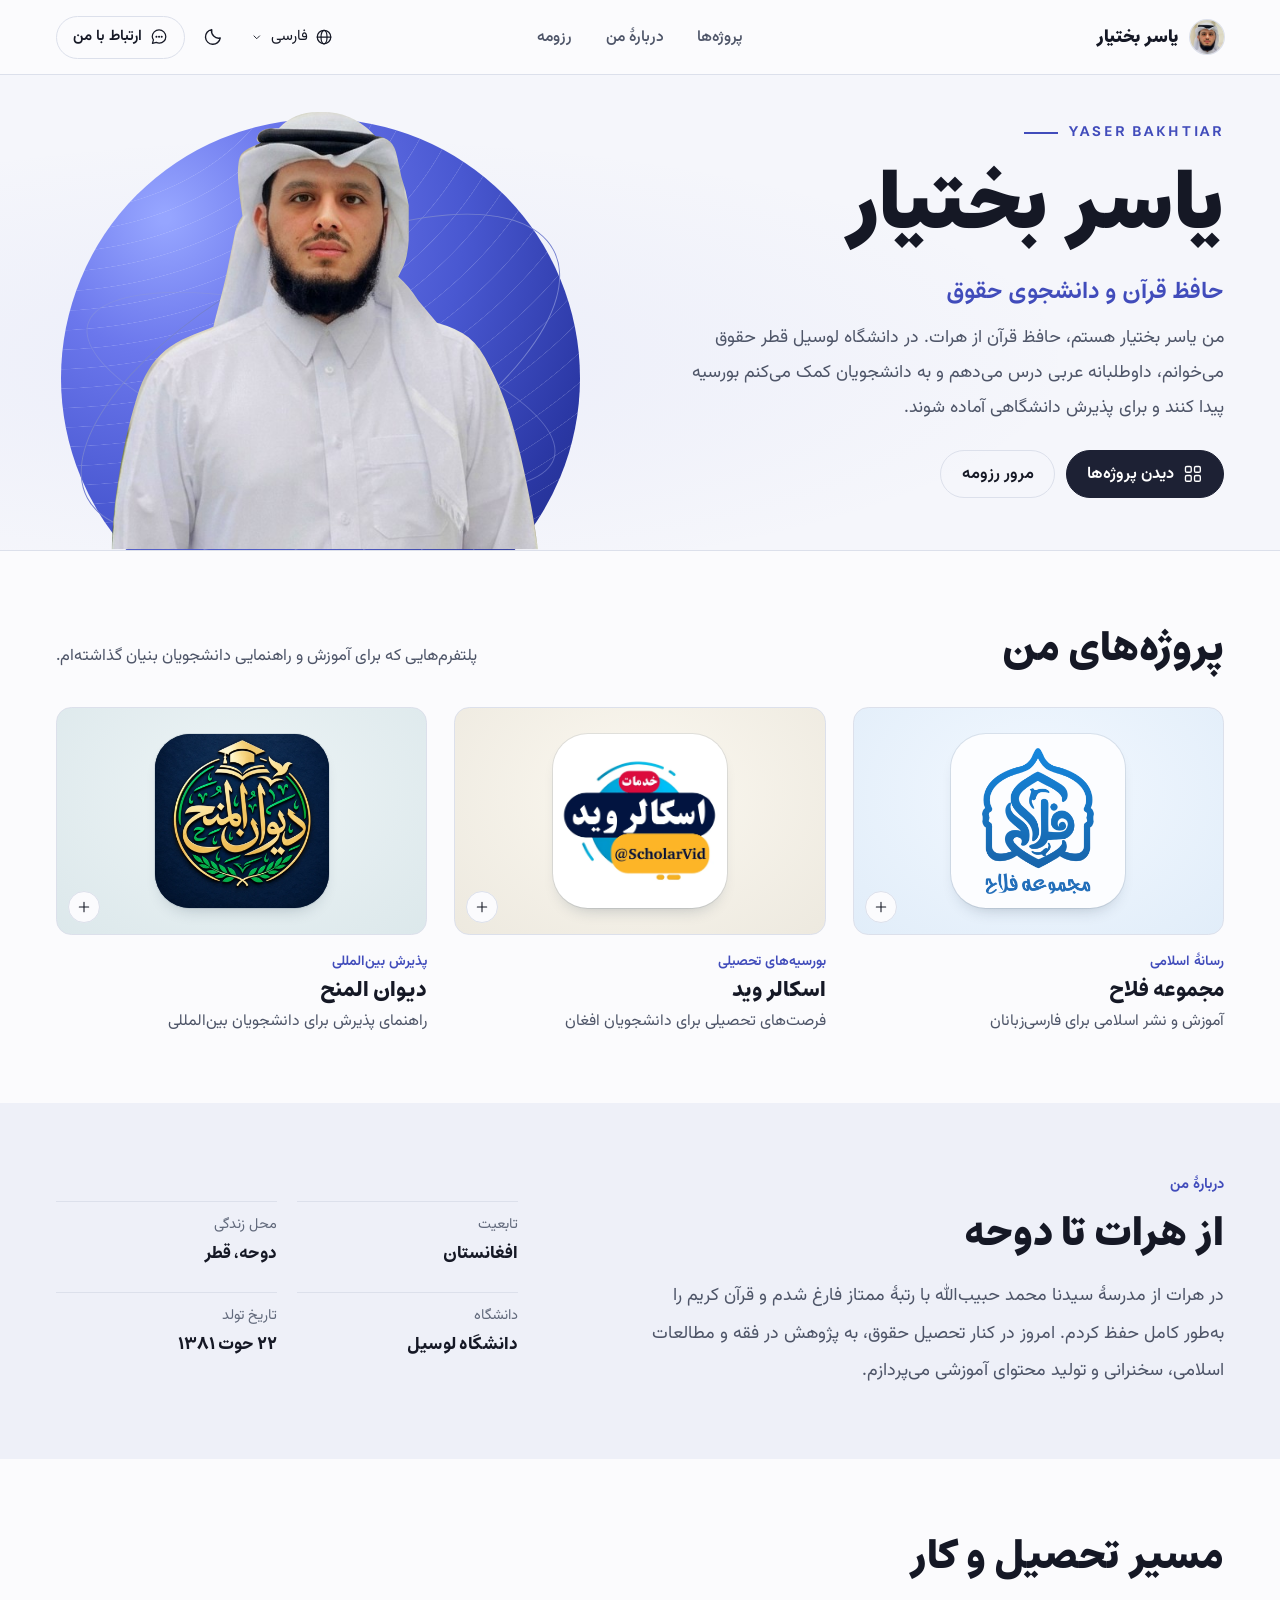
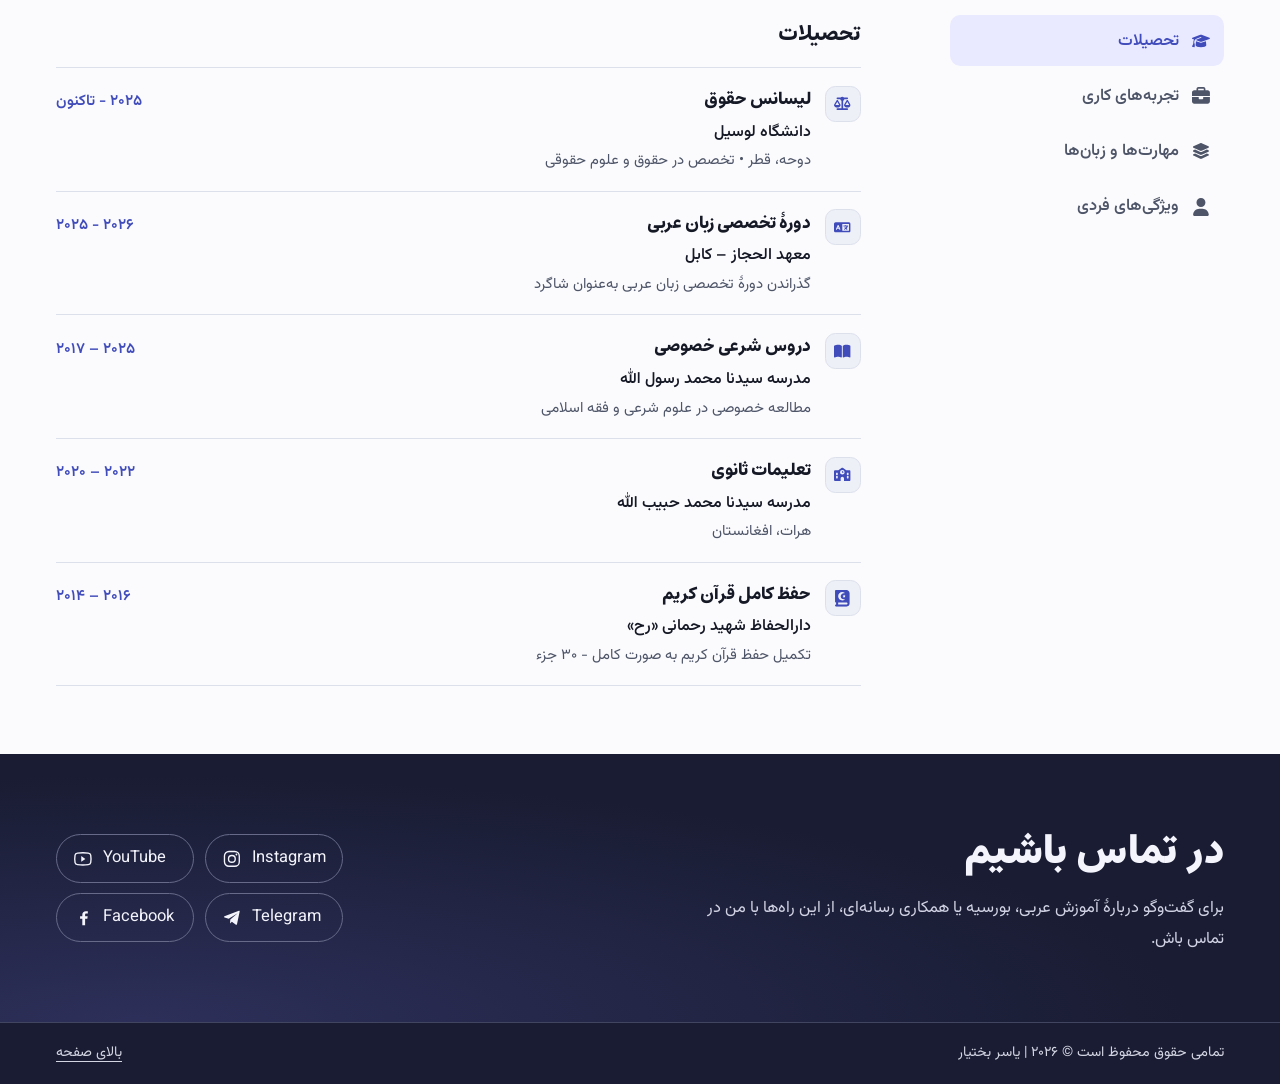
==== commit eef15a52: "Add files via upload" ====
--- a/index.html
+++ b/index.html
@@ -1,1489 +1,398 @@
-<!DOCTYPE html>
-<!DOCTYPE html>
+<!doctype html>
+<html lang="fa" dir="rtl">
+<head>
+<meta charset="utf-8">
+<meta name="viewport" content="width=device-width, initial-scale=1.0">
+<title>یاسر بختیار | حافظ قرآن و دانشجوی حقوق دانشگاه لوسیل</title>
+<meta name="description" content="وب‌سایت شخصی یاسر بختیار، حافظ قرآن از هرات و دانشجوی حقوق دانشگاه لوسیل قطر. با فعالیت‌های او در آموزش زبان عربی، نشر محتوای اسلامی و راهنمایی بورسیه آشنا شوید.">
+<meta name="author" content="یاسر بختیار">
+<meta name="robots" content="index, follow, max-image-preview:large, max-snippet:-1">
+<meta name="theme-color" content="#f5f6fb">
+<link rel="canonical" href="https://yaserbakhtiar.tr/">
+<link rel="alternate" hreflang="fa" href="https://yaserbakhtiar.tr/">
+<link rel="alternate" hreflang="ar" href="https://yaserbakhtiar.tr/ar/">
+<link rel="alternate" hreflang="en" href="https://yaserbakhtiar.tr/en/">
+<link rel="alternate" hreflang="x-default" href="https://yaserbakhtiar.tr/">
+<link rel="icon" type="image/x-icon" sizes="16x16 32x32 48x48 64x64 128x128 256x256" href="favicon.ico">
+<link rel="icon" type="image/png" sizes="96x96" href="portrait-96.png">
+<link rel="apple-touch-icon" sizes="180x180" href="apple-touch-icon.png?v=portrait">
+<link rel="manifest" href="site.webmanifest">
+<meta property="og:type" content="profile">
+<meta property="og:site_name" content="یاسر بختیار">
+<meta property="og:title" content="یاسر بختیار | حافظ قرآن و دانشجوی حقوق دانشگاه لوسیل">
+<meta property="og:description" content="وب‌سایت شخصی یاسر بختیار، حافظ قرآن از هرات و دانشجوی حقوق دانشگاه لوسیل قطر. با فعالیت‌های او در آموزش زبان عربی، نشر محتوای اسلامی و راهنمایی بورسیه آشنا شوید.">
+<meta property="og:url" content="https://yaserbakhtiar.tr/">
+<meta property="og:locale" content="fa_AF">
+<meta property="og:locale:alternate" content="ar_QA">
+<meta property="og:locale:alternate" content="en_US">
+<meta property="profile:first_name" content="یاسر">
+<meta property="profile:last_name" content="بختیار">
+<meta property="og:image" content="https://yaserbakhtiar.tr/profile.jpg">
+<meta property="og:image:type" content="image/jpeg">
+<meta property="og:image:width" content="623">
+<meta property="og:image:height" content="623">
+<meta property="og:image:alt" content="پرترهٔ یاسر بختیار">
+<meta name="twitter:card" content="summary">
+<meta name="twitter:title" content="یاسر بختیار | حافظ قرآن و دانشجوی حقوق دانشگاه لوسیل">
+<meta name="twitter:description" content="وب‌سایت شخصی یاسر بختیار، حافظ قرآن از هرات و دانشجوی حقوق دانشگاه لوسیل قطر. با فعالیت‌های او در آموزش زبان عربی، نشر محتوای اسلامی و راهنمایی بورسیه آشنا شوید.">
+<meta name="twitter:image" content="https://yaserbakhtiar.tr/profile.jpg">
+<meta name="twitter:image:alt" content="پرترهٔ یاسر بختیار">
+<script type="application/ld+json">
+{
+  "@context": "https://schema.org",
+  "@graph": [
+    {
+      "@type": "WebSite",
+      "@id": "https://yaserbakhtiar.tr/#website",
+      "url": "https://yaserbakhtiar.tr/",
+      "name": "Yaser Bakhtiar",
+      "alternateName": [
+        "یاسر بختیار",
+        "ياسر بختيار"
+      ],
+      "inLanguage": [
+        "fa",
+        "ar",
+        "en"
+      ],
+      "publisher": {
+        "@id": "https://yaserbakhtiar.tr/#person"
+      },
+      "about": {
+        "@id": "https://yaserbakhtiar.tr/#person"
+      }
+    },
+    {
+      "@type": "Person",
+      "@id": "https://yaserbakhtiar.tr/#person",
+      "name": "یاسر بختیار",
+      "alternateName": [
+        "ياسر بختيار",
+        "Yaser Bakhtiar",
+        "یاسر بختیار هروی",
+        "ياسر بختيار الهروي",
+        "Yaser Bakhtiar Herawi",
+        "Yaser Bakhtiar Heravi",
+        "Yasser Bakhtiar",
+        "Yaser Bakhtyar"
+      ],
+      "url": "https://yaserbakhtiar.tr/",
+      "image": {
+        "@id": "https://yaserbakhtiar.tr/#portrait"
+      },
+      "mainEntityOfPage": [
+        {
+          "@id": "https://yaserbakhtiar.tr/#profile"
+        },
+        {
+          "@id": "https://yaserbakhtiar.tr/ar/#profile"
+        },
+        {
+          "@id": "https://yaserbakhtiar.tr/en/#profile"
+        }
+      ],
+      "jobTitle": "دانشجوی حقوق و مدرس داوطلب زبان عربی",
+      "description": "یاسر بختیار، حافظ قرآن و دانشجوی حقوق دانشگاه لوسیل قطر، داوطلبانه زبان عربی تدریس می‌کند و در زمینهٔ بورسیه و پذیرش دانشگاهی به دانشجویان راهنمایی می‌دهد.",
+      "disambiguatingDescription": "یاسر بختیار، اهل هرات افغانستان، حافظ قرآن و دانشجوی حقوق در قطر است. نام خانوادگی او «بختیار» است. او مجموعهٔ فلاح، اسکالر وید و دیوان المنح را بنیان گذاشته است.",
+      "nationality": {
+        "@type": "Country",
+        "name": "Afghanistan"
+      },
+      "homeLocation": {
+        "@type": "Place",
+        "name": "Doha, Qatar"
+      },
+      "affiliation": [
+        {
+          "@type": "CollegeOrUniversity",
+          "name": "Lusail University",
+          "address": {
+            "@type": "PostalAddress",
+            "addressLocality": "Doha",
+            "addressCountry": "QA"
+          }
+        },
+        {
+          "@type": "EducationalOrganization",
+          "name": "Al Hijaz Institute (معهد الحجاز)",
+          "address": {
+            "@type": "PostalAddress",
+            "addressLocality": "Kabul",
+            "addressCountry": "AF"
+          }
+        }
+      ],
+      "alumniOf": {
+        "@type": "School",
+        "name": "Sayedena Mohammad Habibullah School",
+        "address": {
+          "@type": "PostalAddress",
+          "addressLocality": "Herat",
+          "addressCountry": "AF"
+        }
+      },
+      "knowsAbout": [
+        "Quran memorization",
+        "Quranic recitation",
+        "Law",
+        "Islamic studies",
+        "Translation Persian Arabic",
+        "Scholarships for international students",
+        "Islamic da'wah"
+      ],
+      "knowsLanguage": [
+        "fa",
+        "ar",
+        "en"
+      ],
+      "sameAs": [
+        "https://www.youtube.com/channel/UCwWABAJMeEE0nfGBIyNd6AA",
+        "https://www.instagram.com/yaserbakhtiar.af",
+        "https://www.facebook.com/yaserbakhtiar.af",
+        "https://t.me/Yaser_Bakhtiar"
+      ],
+      "worksFor": [
+        {
+          "@id": "https://yaserbakhtiar.tr/#falah"
+        },
+        {
+          "@id": "https://yaserbakhtiar.tr/#scholarvid"
+        },
+        {
+          "@id": "https://yaserbakhtiar.tr/#diwanalminah"
+        }
+      ],
+      "givenName": "یاسر",
+      "familyName": "بختیار"
+    },
+    {
+      "@type": "Organization",
+      "@id": "https://yaserbakhtiar.tr/#falah",
+      "name": "Falah Group",
+      "alternateName": [
+        "مجموعه فلاح",
+        "مجموعة فلاح"
+      ],
+      "description": "Persian-language Islamic content and da'wah group on Telegram, Facebook and YouTube, sharing Islam and Islamic topics for Persian speakers.",
+      "founder": {
+        "@id": "https://yaserbakhtiar.tr/#person"
+      },
+      "logo": {
+        "@type": "ImageObject",
+        "url": "https://yaserbakhtiar.tr/assets/logos/falah-blue.webp",
+        "contentUrl": "https://yaserbakhtiar.tr/assets/logos/falah-blue.webp",
+        "width": 430,
+        "height": 560
+      }
+    },
+    {
+      "@type": "Organization",
+      "@id": "https://yaserbakhtiar.tr/#scholarvid",
+      "name": "ScholarVid",
+      "alternateName": [
+        "اسکالر وید"
+      ],
+      "url": "https://scholarvid.tr",
+      "description": "Scholarship and international university admission guidance platform for Afghan students and applicants.",
+      "founder": {
+        "@id": "https://yaserbakhtiar.tr/#person"
+      },
+      "logo": {
+        "@type": "ImageObject",
+        "url": "https://yaserbakhtiar.tr/assets/logos/scholarvid.webp",
+        "contentUrl": "https://yaserbakhtiar.tr/assets/logos/scholarvid.webp",
+        "width": 720,
+        "height": 586
+      }
+    },
+    {
+      "@type": "Organization",
+      "@id": "https://yaserbakhtiar.tr/#diwanalminah",
+      "name": "Diwan Al Minah",
+      "alternateName": [
+        "ديوان المنح",
+        "دیوان المنح",
+        "DiwanAlMinah"
+      ],
+      "url": "https://diwanalminah.com",
+      "description": "Scholarship and international university admission guidance platform for Arab and non-Arab students and applicants.",
+      "founder": {
+        "@id": "https://yaserbakhtiar.tr/#person"
+      },
+      "logo": {
+        "@type": "ImageObject",
+        "url": "https://yaserbakhtiar.tr/assets/logos/diwan-al-minah.webp",
+        "contentUrl": "https://yaserbakhtiar.tr/assets/logos/diwan-al-minah.webp",
+        "width": 640,
+        "height": 640
+      }
+    },
+    {
+      "@type": "ProfilePage",
+      "@id": "https://yaserbakhtiar.tr/#profile",
+      "url": "https://yaserbakhtiar.tr/",
+      "name": "یاسر بختیار | حافظ قرآن و دانشجوی حقوق دانشگاه لوسیل",
+      "inLanguage": "fa",
+      "mainEntity": {
+        "@id": "https://yaserbakhtiar.tr/#person"
+      },
+      "description": "وب‌سایت شخصی یاسر بختیار، حافظ قرآن از هرات و دانشجوی حقوق دانشگاه لوسیل قطر. با فعالیت‌های او در آموزش زبان عربی، نشر محتوای اسلامی و راهنمایی بورسیه آشنا شوید.",
+      "isPartOf": {
+        "@id": "https://yaserbakhtiar.tr/#website"
+      },
+      "about": {
+        "@id": "https://yaserbakhtiar.tr/#person"
+      },
+      "primaryImageOfPage": {
+        "@id": "https://yaserbakhtiar.tr/#portrait"
+      },
+      "dateModified": "2026-11-21T11:06:47+00:00"
+    },
+    {
+      "@type": "ImageObject",
+      "@id": "https://yaserbakhtiar.tr/#portrait",
+      "url": "https://yaserbakhtiar.tr/profile.jpg",
+      "contentUrl": "https://yaserbakhtiar.tr/profile.jpg",
+      "width": 623,
+      "height": 623,
+      "caption": "پرترهٔ یاسر بختیار",
+      "representativeOfPage": true
+    }
+  ]
+}
+</script>
 
-<html dir="rtl" lang="fa">
-<head>
-<meta charset="utf-8"/>
-<meta content="width=device-width, initial-scale=1.0" name="viewport"/>
-<title>یاسر بختیار | Yaser Bakhtiar – حافظ قرآن و دانشجوی حقوق در دوحه قطر</title>
-<meta content="وب‌سایت رسمی یاسر بختیار (بدون «ی» پایانی): حافظ کامل قرآن کریم، دانشجوی حقوق دانشگاه لوسیل قطر و پژوهشگر مطالعات اسلامی." name="description"/>
-<meta content="Yaser Bakhtiar | یاسر بختیار | ياسر بختيار" name="author"/>
-<meta content="index, follow, max-image-preview:large, max-snippet:-1" name="robots"/>
-<meta content="#c9a84c" name="theme-color"/>
-<link href="https://yaserbakhtiar.tr/" rel="canonical"/><link href="https://yaserbakhtiar.tr/" hreflang="fa" rel="alternate"/><link href="https://yaserbakhtiar.tr/ar/" hreflang="ar" rel="alternate"/><link href="https://yaserbakhtiar.tr/en/" hreflang="en" rel="alternate"/><link href="https://yaserbakhtiar.tr/" hreflang="x-default" rel="alternate"/>
-<link href="/favicon.ico" rel="icon" sizes="48x48"/>
-<link href="/favicon.svg" rel="icon" type="image/svg+xml"/>
-<link href="/apple-touch-icon.png" rel="apple-touch-icon"/>
-<link href="/site.webmanifest" rel="manifest"/>
-<meta content="website" property="og:type"/>
-<meta content="Yaser Bakhtiar | یاسر بختیار" property="og:site_name"/>
-<meta content="یاسر بختیار | Yaser Bakhtiar – حافظ قرآن و دانشجوی حقوق در دوحه قطر" property="og:title"/>
-<meta content="وب‌سایت رسمی یاسر بختیار (بدون «ی» پایانی): حافظ کامل قرآن کریم، دانشجوی حقوق دانشگاه لوسیل قطر و پژوهشگر مطالعات اسلامی." property="og:description"/>
-<meta content="https://yaserbakhtiar.tr/" property="og:url"/>
-<meta content="https://yaserbakhtiar.tr/profile.jpg" property="og:image"/>
-<meta content="fa_IR" property="og:locale"/><meta content="ar_AR" property="og:locale:alternate"/><meta content="en_US" property="og:locale:alternate"/>
+    <link rel="preload" href="assets/fonts/estedad.woff2" as="font" type="font/woff2" crossorigin>
+    <script>
+      (() => {
+        const root = document.documentElement;
+        let saved;
+        try { saved = localStorage.getItem('yb-reading-theme'); } catch {}
+        if (saved === 'light' || saved === 'dark') {
+          root.dataset.theme = saved;
+          root.dataset.themeManual = 'true';
+        } else {
+          root.dataset.theme = matchMedia('(prefers-color-scheme: dark)').matches ? 'dark' : 'light';
+        }
+      })();
+    </script>
+    <link rel="stylesheet" href="assets/site.css?v=56ed0a76f4">
+    <script src="assets/site.js?v=5068893370" defer></script>
+    </head>
 
 
-<meta content="summary_large_image" name="twitter:card"/>
-<meta content="یاسر بختیار | Yaser Bakhtiar – حافظ قرآن و دانشجوی حقوق در دوحه قطر" name="twitter:title"/>
-<meta content="وب‌سایت رسمی یاسر بختیار (بدون «ی» پایانی): حافظ کامل قرآن کریم، دانشجوی حقوق دانشگاه لوسیل قطر و پژوهشگر مطالعات اسلامی." name="twitter:description"/>
-<meta content="https://yaserbakhtiar.tr/profile.jpg" name="twitter:image"/>
-<script type="application/ld+json">{"@context": "https://schema.org", "@graph": [{"@type": "WebSite", "@id": "https://yaserbakhtiar.tr/#website", "url": "https://yaserbakhtiar.tr/", "name": "Yaser Bakhtiar", "alternateName": ["یاسر بختیار", "ياسر بختيار"], "inLanguage": ["fa", "ar", "en"], "publisher": {"@id": "https://yaserbakhtiar.tr/#person"}}, {"@type": "Person", "@id": "https://yaserbakhtiar.tr/#person", "name": "Yaser Bakhtiar", "alternateName": ["یاسر بختیار", "ياسر بختيار", "Yasser Bakhtiar", "Yaser Bakhtyar"], "url": "https://yaserbakhtiar.tr/", "image": "https://yaserbakhtiar.tr/profile.jpg", "mainEntityOfPage": "https://yaserbakhtiar.tr/", "jobTitle": "Founder of Falah Group, ScholarVid and Diwan Al Minah; Law Student; Quran Hafiz; Volunteer Teacher", "description": "Yaser Bakhtiar is an Afghan Hafiz of the Holy Quran (all 30 parts), a law student at Lusail University in Doha, Qatar, and an online volunteer Arabic language teacher at Al Hijaz Institute in Kabul since 4 November 2026. He is the founder and owner of Falah Group (Persian Islamic content), ScholarVid (scholarvid.tr, scholarship and international university admission guidance for Afghan students) and Diwan Al Minah (diwanalminah.com, scholarship and international university admission guidance for Arab and non-Arab students).", "disambiguatingDescription": "Not the Iranian singer Yaser Bakhtiari (یاسر بختیاری, known as Yas / یاس). This Yaser Bakhtiar (یاسر بختیار, without the final 'i') is an Afghan Quran memorizer and law student living in Doha, Qatar.", "nationality": {"@type": "Country", "name": "Afghanistan"}, "homeLocation": {"@type": "Place", "name": "Doha, Qatar"}, "affiliation": [{"@type": "CollegeOrUniversity", "name": "Lusail University", "address": {"@type": "PostalAddress", "addressLocality": "Doha", "addressCountry": "QA"}}, {"@type": "EducationalOrganization", "name": "Al Hijaz Institute (معهد الحجاز)", "address": {"@type": "PostalAddress", "addressLocality": "Kabul", "addressCountry": "AF"}}], "alumniOf": {"@type": "School", "name": "Sayedena Mohammad Habibullah School", "address": {"@type": "PostalAddress", "addressLocality": "Herat", "addressCountry": "AF"}}, "knowsAbout": ["Quran memorization", "Quranic recitation", "Law", "Islamic studies", "Translation Persian Arabic", "Scholarships for international students", "Islamic da'wah"], "knowsLanguage": ["fa", "ar", "en"], "sameAs": ["https://www.youtube.com/channel/UCwWABAJMeEE0nfGBIyNd6AA", "https://www.instagram.com/yaserbakhtiar.af", "https://www.facebook.com/yaserbakhtiar.af", "https://t.me/Yaser_Bakhtiar"], "worksFor": [{"@id": "https://yaserbakhtiar.tr/#falah"}, {"@id": "https://yaserbakhtiar.tr/#scholarvid"}, {"@id": "https://yaserbakhtiar.tr/#diwanalminah"}]}, {"@type": "Organization", "@id": "https://yaserbakhtiar.tr/#falah", "name": "Falah Group", "alternateName": ["مجموعه فلاح", "مجموعة فلاح"], "description": "Persian-language Islamic content and da'wah group on Telegram, Facebook and YouTube, sharing Islam and Islamic topics for Persian speakers.", "founder": {"@id": "https://yaserbakhtiar.tr/#person"}}, {"@type": "Organization", "@id": "https://yaserbakhtiar.tr/#scholarvid", "name": "ScholarVid", "alternateName": ["اسکالر وید"], "url": "https://scholarvid.tr", "description": "Scholarship and international university admission guidance platform for Afghan students and applicants.", "founder": {"@id": "https://yaserbakhtiar.tr/#person"}}, {"@type": "Organization", "@id": "https://yaserbakhtiar.tr/#diwanalminah", "name": "Diwan Al Minah", "alternateName": ["ديوان المنح", "دیوان المنح", "DiwanAlMinah"], "url": "https://diwanalminah.com", "description": "Scholarship and international university admission guidance platform for Arab and non-Arab students and applicants.", "founder": {"@id": "https://yaserbakhtiar.tr/#person"}}, {"@type": "ProfilePage", "@id": "https://yaserbakhtiar.tr/#profile", "url": "https://yaserbakhtiar.tr/", "name": "یاسر بختیار | Yaser Bakhtiar – حافظ قرآن و دانشجوی حقوق در دوحه قطر", "inLanguage": "fa", "mainEntity": {"@id": "https://yaserbakhtiar.tr/#person"}}]}</script>
-<link href="https://fonts.googleapis.com" rel="preconnect"/>
-<link crossorigin="" href="https://fonts.gstatic.com" rel="preconnect"/>
-<link href="https://fonts.googleapis.com/css2?family=Tajawal:wght@300;400;500;700;900&amp;family=Inter:wght@300;400;500;600;700;800&amp;display=swap" rel="stylesheet"/>
-<link href="https://cdn.jsdelivr.net/gh/rastikerdar/vazirmatn@v33.003/Vazirmatn-font-face.css" rel="stylesheet"/>
-<link href="https://cdnjs.cloudflare.com/ajax/libs/font-awesome/6.5.1/css/all.min.css" rel="stylesheet"/>
-<style>
-        /* ===== CSS Variables ===== */
-        :root {
-            --bg-primary: #0a0c0f;
-            --bg-secondary: #0f1218;
-            --bg-card: #141920;
-            --bg-card-hover: #1c2330;
-            --text-primary: #f0e8d8;
-            --text-secondary: #b8a98c;
-            --text-muted: #6b5e48;
-            --accent: #c9a84c;
-            --accent2: #8b7355;
-            --accent-light: #e8c97a;
-            --accent2-light: #d4b896;
-            --accent-gradient: linear-gradient(135deg, #c9a84c 0%, #8b6914 50%, #c9a84c 100%);
-            --accent-gradient-soft: linear-gradient(135deg, rgba(201,168,76,0.12) 0%, rgba(139,105,20,0.12) 100%);
-            --border-color: rgba(201,168,76,0.2);
-            --border-color2: rgba(139,115,85,0.18);
-            --shadow-accent: 0 0 40px rgba(201,168,76,0.15);
-            --shadow-accent2: 0 0 40px rgba(139,105,20,0.12);
-            --header-bg: rgba(10,12,15,0.95);
-            --radius-lg: 24px;
-            --radius-md: 16px;
-            --radius-sm: 10px;
-            --radius-pill: 50px;
-            --transition: all 0.3s cubic-bezier(0.4,0,0.2,1);
-        }
-
-        [data-theme="light"] {
-            --bg-primary: #f8f4ee;
-            --bg-secondary: #f0e8d8;
-            --bg-card: #ffffff;
-            --bg-card-hover: #faf6ef;
-            --text-primary: #1a1408;
-            --text-secondary: #4a3c28;
-            --text-muted: #7a6a52;
-            --accent: #8b6914;
-            --accent2: #6b5238;
-            --accent-light: #a07820;
-            --accent2-light: #8b6944;
-            --accent-gradient: linear-gradient(135deg, #8b6914 0%, #c9a84c 100%);
-            --accent-gradient-soft: linear-gradient(135deg, rgba(139,105,20,0.08) 0%, rgba(201,168,76,0.08) 100%);
-            --border-color: rgba(139,105,20,0.25);
-            --border-color2: rgba(107,82,56,0.2);
-            --shadow-accent: 0 0 40px rgba(139,105,20,0.12);
-            --shadow-accent2: 0 0 40px rgba(107,82,56,0.1);
-            --header-bg: rgba(248,244,238,0.95);
-        }
-
-        *, *::before, *::after { margin: 0; padding: 0; box-sizing: border-box; }
-
-        html {
-            scroll-behavior: smooth;
-            scroll-padding-block-start: 80px;
-            overflow-x: hidden;
-        }
-
-        body {
-            font-family: 'Tajawal', 'Vazirmatn', sans-serif;
-            background: var(--bg-primary);
-            color: var(--text-primary);
-            line-height: 1.8;
-            overflow-x: hidden;
-            min-height: 100vh;
-            transition: background 0.4s, color 0.4s;
-        }
-
-        body[lang="fa"] { font-family: 'Vazirmatn', sans-serif; }
-        body[lang="ar"] { font-family: 'Tajawal', sans-serif; }
-        body[lang="en"] { font-family: 'Inter', sans-serif; }
-
-        a { text-decoration: none; color: inherit; transition: var(--transition); }
-        ul { list-style: none; }
-        img { max-width: 100%; height: auto; display: block; }
-
-        /* ===== SKIP LINK ===== */
-        .skip-link {
-            position: fixed;
-            top: -100%;
-            left: 50%;
-            transform: translateX(-50%);
-            background: var(--accent-gradient);
-            color: #fff;
-            padding: 12px 24px;
-            border-radius: 0 0 var(--radius-sm) var(--radius-sm);
-            z-index: 10001;
-            font-weight: 700;
-            font-size: 0.9rem;
-            transition: top 0.3s;
-            border: none;
-            cursor: pointer;
-            font-family: inherit;
-        }
-        .skip-link:focus { top: 0; }
-
-        :focus-visible {
-            outline: 3px solid var(--accent-light);
-            outline-offset: 3px;
-            border-radius: 4px;
-        }
-
-        /* ===== LANGUAGE MODAL ===== */
-        .lang-modal {
-            position: fixed;
-            inset: 0;
-            background: rgba(0,0,0,0.85);
-            backdrop-filter: blur(12px);
-            -webkit-backdrop-filter: blur(12px);
-            z-index: 10000;
-            display: flex;
-            align-items: center;
-            justify-content: center;
-            visibility: hidden;
-            opacity: 0;
-            transition: visibility 0.3s, opacity 0.3s;
-        }
-        .lang-modal.active { visibility: visible; opacity: 1; }
-
-        .modal-container {
-            background: var(--bg-card);
-            border: 1px solid var(--border-color);
-            border-radius: var(--radius-lg);
-            max-width: 650px;
-            width: 90%;
-            padding: 40px 30px 50px;
-            text-align: center;
-            position: relative;
-            box-shadow: var(--shadow-accent), 0 25px 50px rgba(0,0,0,0.5);
-            transform: scale(0.95);
-            transition: transform 0.3s cubic-bezier(0.2,0.9,0.4,1.1);
-        }
-        .lang-modal.active .modal-container { transform: scale(1); }
-
-        .modal-container h2 {
-            font-size: 1.8rem;
-            font-weight: 800;
-            margin-block-end: 12px;
-            background: var(--accent-gradient);
-            -webkit-background-clip: text;
-            background-clip: text;
-            -webkit-text-fill-color: transparent;
-        }
-        .modal-container > p {
-            color: var(--text-muted);
-            font-size: 0.95rem;
-            margin-block-end: 32px;
-        }
-
-        .lang-options-modal {
-            display: flex;
-            flex-wrap: wrap;
-            justify-content: center;
-            gap: 20px;
-            margin-block-end: 32px;
-        }
-
-        .lang-option-card {
-            background: var(--bg-primary);
-            border: 1px solid var(--border-color);
-            border-radius: var(--radius-md);
-            padding: 20px 28px;
-            cursor: pointer;
-            transition: var(--transition);
-            text-align: center;
-            min-width: 140px;
-            font-family: inherit;
-        }
-        .lang-option-card:hover, .lang-option-card:focus-visible {
-            border-color: var(--accent);
-            background: rgba(201,168,76,0.08);
-            transform: translateY(-5px);
-            box-shadow: var(--shadow-accent);
-        }
-        .lang-option-card i {
-            font-size: 2.8rem;
-            display: block;
-            margin-block-end: 12px;
-            color: var(--accent-light);
-        }
-        .lang-option-card .modal-lang-name {
-            font-size: 1.1rem;
-            font-weight: 700;
-            color: var(--text-primary);
-            display: block;
-        }
-        .lang-option-card small { font-size: 0.75rem; color: var(--text-muted); }
-
-        .modal-skip {
-            background: transparent;
-            border: none;
-            color: var(--text-muted);
-            font-size: 0.85rem;
-            cursor: pointer;
-            padding: 8px 16px;
-            font-family: inherit;
-            transition: color 0.2s;
-        }
-        .modal-skip:hover { color: var(--accent-light); }
-
-        /* ===== BACKGROUND ===== */
-        .bg-mesh {
-            position: fixed; inset: 0; z-index: -2; pointer-events: none;
-            background:
-                radial-gradient(ellipse 80% 60% at 10% 10%, rgba(201,168,76,0.1) 0%, transparent 60%),
-                radial-gradient(ellipse 60% 50% at 90% 80%, rgba(139,115,85,0.08) 0%, transparent 60%),
-                radial-gradient(ellipse 50% 40% at 50% 50%, rgba(201,168,76,0.04) 0%, transparent 70%);
-        }
-        .bg-grid {
-            position: fixed; inset: 0; z-index: -1; pointer-events: none;
-            background-image:
-                linear-gradient(rgba(201,168,76,0.04) 1px, transparent 1px),
-                linear-gradient(90deg, rgba(201,168,76,0.04) 1px, transparent 1px);
-            background-size: 50px 50px;
-        }
-        [data-theme="light"] .bg-grid {
-            background-image:
-                linear-gradient(rgba(201,168,76,0.05) 1px, transparent 1px),
-                linear-gradient(90deg, rgba(201,168,76,0.05) 1px, transparent 1px);
-        }
-
-        /* ===== SCROLL PROGRESS ===== */
-        #scroll-progress {
-            position: fixed;
-            top: 0;
-            inset-inline: 0;
-            height: 3px;
-            z-index: 9999;
-            background: var(--accent-gradient);
-            width: 0%;
-            transition: width 0.1s linear;
-            box-shadow: 0 0 10px rgba(201,168,76,0.5);
-        }
-
-        /* ===== HEADER ===== */
-        header {
-            position: fixed;
-            top: 0;
-            inset-inline: 0;
-            padding: 0.9rem 5%;
-            background: var(--header-bg);
-            backdrop-filter: blur(24px) saturate(180%);
-            -webkit-backdrop-filter: blur(24px) saturate(180%);
-            border-block-end: 1px solid var(--border-color);
-            z-index: 1000;
-            display: flex;
-            justify-content: space-between;
-            align-items: center;
-            transition: var(--transition);
-        }
-        header.scrolled { padding: 0.6rem 5%; box-shadow: 0 4px 30px rgba(0,0,0,0.2); }
-
-        .logo {
-            font-size: 1.5rem; font-weight: 900;
-            background: var(--accent-gradient);
-            -webkit-background-clip: text; background-clip: text;
-            -webkit-text-fill-color: transparent;
-            letter-spacing: -0.5px;
-        }
-
-        nav ul { display: flex; gap: 5px; }
-        nav ul li a {
-            font-size: 0.9rem; font-weight: 500;
-            color: var(--text-secondary);
-            padding: 7px 14px; border-radius: 8px;
-            transition: var(--transition);
-            display: inline-block;
-        }
-        nav ul li a:hover, nav ul li a.active {
-            color: var(--accent-light); background: rgba(201,168,76,0.08);
-        }
-
-        .header-controls { display: flex; align-items: center; gap: 12px; }
-        .lang-switcher { position: relative; }
-
-        .lang-btn {
-            background: var(--bg-card);
-            border: 1px solid var(--border-color);
-            color: var(--text-primary);
-            padding: 8px 14px;
-            border-radius: var(--radius-sm);
-            cursor: pointer;
-            font-family: inherit;
-            font-size: 0.82rem; font-weight: 700;
-            display: flex; align-items: center; gap: 7px;
-            transition: var(--transition);
-        }
-        .lang-btn:hover, .lang-btn:focus-visible { border-color: var(--accent); color: var(--accent-light); }
-
-        .lang-dropdown {
-            position: absolute;
-            top: calc(100% + 8px);
-            inset-inline-end: 0;
-            background: var(--bg-card);
-            border: 1px solid var(--border-color);
-            border-radius: 14px;
-            padding: 8px;
-            min-width: 140px;
-            opacity: 0; visibility: hidden;
-            transform: translateY(-8px);
-            transition: var(--transition);
-            box-shadow: 0 15px 50px rgba(0,0,0,0.35), var(--shadow-accent);
-        }
-        .lang-dropdown.active { opacity: 1; visibility: visible; transform: translateY(0); }
-
-        .lang-option {
-            display: flex; align-items: center; gap: 10px;
-            padding: 10px 14px; border-radius: 10px;
-            cursor: pointer; transition: var(--transition);
-            color: var(--text-secondary); font-size: 0.9rem;
-            border: none; background: none; width: 100%;
-            font-family: inherit; text-align: start;
-        }
-        .lang-option:hover, .lang-option:focus-visible {
-            background: rgba(201,168,76,0.1); color: var(--accent-light);
-        }
-        .lang-option.active {
-            background: linear-gradient(135deg, rgba(201,168,76,0.15), rgba(139,115,85,0.12));
-            color: var(--accent-light);
-        }
-
-        .ctrl-btn {
-            width: 42px; height: 42px;
-            background: var(--bg-card);
-            border: 1px solid var(--border-color);
-            border-radius: var(--radius-sm);
-            display: flex; align-items: center; justify-content: center;
-            cursor: pointer; color: var(--accent2);
-            font-size: 1.15rem; transition: var(--transition);
-        }
-        .ctrl-btn:hover {
-            border-color: var(--accent2);
-            box-shadow: var(--shadow-accent2);
-            transform: rotate(15deg);
-        }
-
-        .mobile-menu-btn { display: none; }
-
-        /* ===== HERO ===== */
-        .hero {
-            min-height: 100vh;
-            display: flex; align-items: center; justify-content: center;
-            padding: 130px 5% 80px;
-            position: relative; overflow: hidden;
-        }
-        .hero-orb {
-            position: absolute; border-radius: 50%;
-            filter: blur(80px); pointer-events: none; z-index: 0;
-        }
-        .hero-orb-1 { width: 500px; height: 500px; background: rgba(201,168,76,0.1); top: -100px; inset-inline-start: -100px; }
-        .hero-orb-2 { width: 400px; height: 400px; background: rgba(139,115,85,0.07); bottom: -80px; inset-inline-end: -80px; }
-
-        .hero-container { max-width: 1350px; width: 100%; position: relative; z-index: 1; }
-
-        .hero-content {
-            display: flex; flex-direction: column-reverse;
-            align-items: center; gap: 60px; width: 100%;
-        }
-        .hero-text { flex: 1; text-align: start; }
-
-        .hero-badge {
-            display: inline-flex; align-items: center; gap: 8px;
-            padding: 7px 18px;
-            background: linear-gradient(135deg, rgba(201,168,76,0.12), rgba(139,115,85,0.1));
-            border: 1px solid var(--border-color); border-radius: var(--radius-pill);
-            color: var(--accent-light); font-size: 0.82rem; font-weight: 700;
-            margin-block-end: 22px; letter-spacing: 0.5px;
-        }
-        .hero-badge::before {
-            content: ''; width: 7px; height: 7px;
-            border-radius: 50%; background: var(--accent-light);
-            box-shadow: 0 0 8px var(--accent-light);
-            animation: pulse-dot 2s infinite;
-        }
-        @keyframes pulse-dot { 0%,100%{opacity:1;transform:scale(1)} 50%{opacity:0.5;transform:scale(0.7)} }
-
-        .hero-text h1 {
-            font-size: 3.4rem; font-weight: 900; line-height: 1.15;
-            margin-block-end: 18px;
-            background: linear-gradient(135deg, var(--text-primary) 0%, var(--accent-light) 60%, var(--accent2-light) 100%);
-            -webkit-background-clip: text; background-clip: text;
-            -webkit-text-fill-color: transparent;
-        }
-
-        .hero-subtitle {
-            font-size: 1.15rem; color: var(--text-secondary);
-            margin-block-end: 22px; font-weight: 400; min-height: 1.5em;
-        }
-        .typing-wrapper { display: inline-block; color: var(--accent2-light); font-weight: 700; }
-        .typing-cursor {
-            display: inline-block; width: 2px; height: 1.1em;
-            background: var(--accent2-light);
-            margin-inline-start: 2px;
-            vertical-align: text-bottom; animation: blink 0.8s infinite;
-        }
-        @keyframes blink { 0%,100%{opacity:1} 50%{opacity:0} }
-
-        .hero-desc {
-            font-size: 1.02rem; color: var(--text-muted);
-            line-height: 1.9; margin-block-end: 32px; max-width: 580px;
-            padding-inline-start: 18px;
-            border-inline-start: 3px solid var(--accent);
-        }
-
-        .hero-buttons { display: flex; gap: 14px; flex-wrap: wrap; }
-
-        .btn-primary {
-            padding: 13px 32px;
-            background: var(--accent-gradient); color: #fff;
-            border-radius: 12px; font-weight: 700; font-size: 0.92rem;
-            box-shadow: 0 8px 25px rgba(124,58,237,0.35);
-            transition: var(--transition);
-            display: inline-flex; align-items: center; gap: 9px;
-            border: none; cursor: pointer; font-family: inherit;
-        }
-        .btn-primary:hover { transform: translateY(-3px); box-shadow: 0 14px 35px rgba(124,58,237,0.5); }
-
-        .btn-secondary {
-            padding: 13px 32px; background: transparent;
-            color: var(--accent-light); border: 2px solid var(--accent);
-            border-radius: 12px; font-weight: 700; font-size: 0.92rem;
-            transition: var(--transition);
-            display: inline-flex; align-items: center; gap: 9px;
-            font-family: inherit;
-        }
-        .btn-secondary:hover {
-            background: rgba(201,168,76,0.12); transform: translateY(-3px);
-            box-shadow: var(--shadow-accent);
-        }
-
-        /* ===== HERO IMAGE ===== */
-        .hero-image { flex: 1; display: flex; justify-content: center; position: relative; z-index: 1; }
-        .image-frame { position: relative; width: 360px; height: 450px; }
-        .image-frame::before {
-            content: ''; position: absolute; inset: -2px;
-            border-radius: 24px; background: var(--accent-gradient);
-            z-index: 0; opacity: 0.7; filter: blur(2px);
-        }
-        .image-frame::after {
-            content: ''; position: absolute; top: 15px; inset-inline-start: 15px; inset-inline-end: -15px; bottom: -15px;
-            border: 2px solid var(--accent2); border-radius: 24px;
-            z-index: 0; opacity: 0.4;
-        }
-        .image-frame img {
-            width: 100%; height: 100%; object-fit: cover;
-            border-radius: 22px; position: relative; z-index: 1;
-            box-shadow: 0 30px 70px rgba(0,0,0,0.5), var(--shadow-accent);
-        }
-
-
-        /* ===== SECTIONS COMMON ===== */
-        section { padding: 100px 5%; }
-        .section-header { text-align: center; margin-block-end: 65px; }
-        .section-label {
-            display: inline-block; padding: 6px 22px;
-            background: var(--accent-gradient-soft);
-            border: 1px solid var(--border-color); border-radius: var(--radius-pill);
-            color: var(--accent-light); font-size: 0.78rem; font-weight: 700;
-            margin-block-end: 14px; letter-spacing: 1.5px; text-transform: uppercase;
-        }
-        .section-header h2 {
-            font-size: 2.6rem; font-weight: 900; color: var(--text-primary); margin-block-end: 14px;
-        }
-        .section-header h2 .accent-text {
-            background: var(--accent-gradient);
-            -webkit-background-clip: text; background-clip: text;
-            -webkit-text-fill-color: transparent;
-        }
-        .section-header p { font-size: 1rem; color: var(--text-muted); margin-inline: auto; max-width: 550px; }
-        .section-divider {
-            width: 60px; height: 4px; border-radius: 2px;
-            background: var(--accent-gradient); margin-inline: auto; margin-block-start: 18px;
-        }
-
-        /* ===== ABOUT ===== */
-        .about { background: var(--bg-secondary); }
-        .about-inner {
-            max-width: 1050px; margin-inline: auto;
-            background: var(--bg-card); border: 1px solid var(--border-color);
-            border-radius: var(--radius-lg); padding: 55px 50px;
-            position: relative; overflow: hidden;
-        }
-        .about-inner::before {
-            content: ''; position: absolute; top: 0; inset-inline-start: 0;
-            width: 200px; height: 200px;
-            background: radial-gradient(circle, rgba(201,168,76,0.1) 0%, transparent 70%);
-            border-radius: 50%;
-        }
-        .about-text {
-            font-size: 1.1rem; color: var(--text-secondary);
-            line-height: 2.1; text-align: center; position: relative; z-index: 1;
-        }
-        .info-grid {
-            display: grid; grid-template-columns: repeat(auto-fit, minmax(180px, 1fr));
-            gap: 20px; margin-block-start: 45px; padding-block-start: 40px;
-            border-block-start: 1px solid var(--border-color);
-            position: relative; z-index: 1;
-        }
-        .info-item {
-            text-align: center; padding: 22px 15px;
-            background: var(--bg-primary); border-radius: var(--radius-md);
-            border: 1px solid var(--border-color); transition: var(--transition);
-        }
-        .info-item:hover { border-color: var(--accent); transform: translateY(-4px); box-shadow: var(--shadow-accent); }
-        .info-icon-wrap {
-            width: 52px; height: 52px; border-radius: 14px;
-            background: var(--accent-gradient-soft); border: 1px solid var(--border-color);
-            display: flex; align-items: center; justify-content: center;
-            margin-inline: auto; margin-block-end: 14px;
-        }
-        .info-icon-wrap i { font-size: 1.3rem; color: var(--accent-light); }
-        .info-item h4 {
-            font-size: 0.82rem; color: var(--text-muted);
-            margin-block-end: 6px; text-transform: uppercase; letter-spacing: 0.5px;
-        }
-        .info-item p { font-size: 0.97rem; color: var(--text-primary); font-weight: 600; }
-
-        .projects { background: var(--bg-primary); border-block-end: 1px solid var(--border-color); }
-
-        /* ===== EDUCATION ===== */
-        .education { background: var(--bg-primary); }
-        .timeline { max-width: 850px; margin-inline: auto; position: relative; }
-        .timeline::before {
-            content: ''; position: absolute; top: 0; inset-inline-start: 18px;
-            width: 2px; height: 100%;
-            background: linear-gradient(to bottom, var(--accent), var(--accent2), transparent);
-            opacity: 0.5;
-        }
-        .timeline-item { position: relative; padding-inline-start: 58px; padding-block-end: 38px; }
-        .timeline-dot {
-            position: absolute; top: 4px; inset-inline-start: 8px;
-            width: 22px; height: 22px;
-            background: var(--accent-gradient); border-radius: 50%;
-            border: 3px solid var(--bg-primary);
-            box-shadow: 0 0 12px rgba(124,58,237,0.5); z-index: 1;
-        }
-        .timeline-card {
-            background: var(--bg-card); border: 1px solid var(--border-color);
-            border-radius: 18px; padding: 28px 30px; transition: var(--transition);
-        }
-        .timeline-card:hover { border-color: var(--accent); box-shadow: var(--shadow-accent); transform: translateX(6px); }
-        .timeline-card-head { display: flex; align-items: flex-start; justify-content: space-between; gap: 15px; flex-wrap: wrap; }
-        .timeline-card h3 { font-size: 1.2rem; color: var(--text-primary); margin-block-end: 5px; }
-        .timeline-card .institution { color: var(--accent2-light); font-weight: 600; font-size: 0.92rem; margin-block-end: 5px; }
-        .period-badge {
-            display: inline-flex; align-items: center; gap: 5px;
-            padding: 4px 12px; border-radius: 20px;
-            background: rgba(139,115,85,0.1); border: 1px solid rgba(139,115,85,0.25);
-            color: var(--accent2-light); font-size: 0.78rem; font-weight: 600; white-space: nowrap;
-        }
-        .timeline-card p { font-size: 0.92rem; color: var(--text-muted); line-height: 1.7; margin-block-start: 10px; }
-
-        /* ===== EXPERIENCE ===== */
-        .experience { background: var(--bg-secondary); }
-        .exp-grid { display: grid; grid-template-columns: repeat(3, 1fr); gap: 25px; max-width: 1200px; margin-inline: auto; }
-        .exp-card {
-            background: var(--bg-card); border: 1px solid var(--border-color);
-            border-radius: 20px; padding: 30px; transition: var(--transition);
-            position: relative; overflow: hidden; text-align: center;
-        }
-        .exp-card::before {
-            content: ''; position: absolute; top: 0; inset-inline-start: 0;
-            width: 80px; height: 80px;
-            background: radial-gradient(circle, rgba(201,168,76,0.08) 0%, transparent 70%);
-            border-radius: 50%;
-        }
-        .exp-card:hover { border-color: var(--accent); box-shadow: var(--shadow-accent); transform: translateY(-8px); }
-        .exp-icon {
-            width: 55px; height: 55px; border-radius: 14px;
-            background: var(--accent-gradient);
-            display: flex; align-items: center; justify-content: center;
-            margin-inline: auto; margin-block-end: 18px; box-shadow: 0 8px 20px rgba(124,58,237,0.3);
-        }
-        .exp-icon i { font-size: 1.4rem; color: #fff; }
-        .exp-card h3 { font-size: 1.15rem; color: var(--text-primary); margin-block-end: 5px; }
-        .exp-company { color: var(--accent2-light); font-weight: 700; font-size: 0.88rem; margin-block-end: 5px; }
-        .exp-period { display: inline-flex; align-items: center; gap: 5px; color: var(--text-muted); font-size: 0.8rem; margin-block-end: 16px; }
-        .exp-card ul { list-style: none; padding: 0; margin: 0; }
-        .exp-card ul li { font-size: 0.88rem; color: var(--text-secondary); margin-block-end: 8px; line-height: 1.65; }
-
-        /* ===== SKILLS ===== */
-        .skills { background: var(--bg-primary); }
-        .skills-grid { display: grid; grid-template-columns: repeat(2, 1fr); gap: 25px; max-width: 1200px; margin-inline: auto; }
-        .skill-card {
-            background: var(--bg-card); border: 1px solid var(--border-color);
-            border-radius: 20px; padding: 30px; transition: var(--transition); text-align: center;
-        }
-        .skill-card:hover { border-color: var(--accent2); box-shadow: var(--shadow-accent2); }
-        .skill-card-head { display: flex; align-items: center; justify-content: center; gap: 12px; margin-block-end: 22px; }
-        .skill-icon {
-            width: 46px; height: 46px; border-radius: 12px;
-            background: var(--accent-gradient-soft); border: 1px solid var(--border-color);
-            display: flex; align-items: center; justify-content: center;
-        }
-        .skill-icon i { font-size: 1.2rem; color: var(--accent-light); }
-        .skill-card h3 { font-size: 1.1rem; color: var(--text-primary); font-weight: 700; }
-        .tags-wrap { display: flex; flex-wrap: wrap; gap: 9px; justify-content: center; }
-        .skill-tag {
-            padding: 7px 14px; background: var(--bg-primary);
-            border: 1px solid var(--border-color); border-radius: var(--radius-pill);
-            font-size: 0.82rem; color: var(--text-secondary);
-            transition: var(--transition); cursor: default; font-family: inherit;
-        }
-        .skill-tag:hover { border-color: var(--accent); color: var(--accent-light); background: rgba(201,168,76,0.08); transform: translateY(-2px); }
-
-        .lang-bar { margin-block-end: 18px; text-align: center; }
-        .lang-bar-top { display: flex; justify-content: space-between; margin-block-end: 8px; font-size: 0.9rem; color: var(--text-primary); }
-        .lang-bar-top .lang-level { color: var(--accent2-light); font-size: 0.8rem; font-weight: 600; }
-        .progress-track { height: 8px; background: var(--bg-primary); border-radius: 4px; overflow: hidden; }
-        .progress-fill {
-            height: 100%; border-radius: 4px;
-            background: var(--accent-gradient);
-            transition: width 1.2s cubic-bezier(0.4,0,0.2,1);
-            position: relative; overflow: hidden; width: 0;
-        }
-        .progress-fill::after {
-            content: ''; position: absolute; inset: 0;
-            background: linear-gradient(90deg, transparent, rgba(255,255,255,0.2), transparent);
-            animation: shimmer 2s infinite;
-        }
-        @keyframes shimmer { 0%{transform:translateX(-100%)} 100%{transform:translateX(100%)} }
-
-        /* ===== TRAITS ===== */
-        .traits { background: var(--bg-secondary); }
-        .traits-grid { display: grid; grid-template-columns: repeat(auto-fit, minmax(240px, 1fr)); gap: 22px; max-width: 1100px; margin-inline: auto; }
-        .trait-card {
-            background: var(--bg-card); border: 1px solid var(--border-color);
-            border-radius: 20px; padding: 30px; text-align: center;
-            transition: var(--transition); position: relative; overflow: hidden;
-        }
-        .trait-card::after {
-            content: ''; position: absolute; bottom: 0; inset-inline: 0;
-            height: 3px; background: var(--accent-gradient);
-            transform: scaleX(0); transition: transform 0.3s; transform-origin: end;
-        }
-        .trait-card:hover { border-color: var(--accent); box-shadow: var(--shadow-accent); transform: translateY(-6px); }
-        .trait-card:hover::after { transform: scaleX(1); transform-origin: start; }
-        .trait-icon-wrap {
-            width: 70px; height: 70px; border-radius: 20px;
-            background: var(--accent-gradient); margin-inline: auto; margin-block-end: 18px;
-            display: flex; align-items: center; justify-content: center;
-            box-shadow: 0 10px 25px rgba(124,58,237,0.3);
-        }
-        .trait-icon-wrap i { font-size: 1.8rem; color: #fff; }
-        .trait-card h4 { font-size: 1.1rem; color: var(--text-primary); margin-block-end: 10px; font-weight: 700; }
-        .trait-card p { font-size: 0.88rem; color: var(--text-muted); line-height: 1.75; }
-
-        /* ===== CONTACT ===== */
-        .contact { background: var(--bg-primary); }
-        .contact-wrap {
-            max-width: 750px; margin-inline: auto;
-            background: var(--bg-card); border: 1px solid var(--border-color);
-            border-radius: 28px; padding: 55px 45px; text-align: center;
-            position: relative; overflow: hidden;
-        }
-        .contact-wrap::before {
-            content: ''; position: absolute; top: -80px; inset-inline-start: -80px;
-            width: 250px; height: 250px;
-            background: radial-gradient(circle, rgba(201,168,76,0.12) 0%, transparent 70%);
-        }
-        .contact-wrap::after {
-            content: ''; position: absolute; bottom: -80px; inset-inline-end: -80px;
-            width: 250px; height: 250px;
-            background: radial-gradient(circle, rgba(139,115,85,0.08) 0%, transparent 70%);
-        }
-        .contact-wrap h2 { font-size: 2.2rem; font-weight: 900; color: var(--text-primary); margin-block-end: 12px; position: relative; z-index: 1; }
-        .contact-wrap > p { font-size: 1rem; color: var(--text-muted); margin-block-end: 38px; position: relative; z-index: 1; }
-        .social-grid { display: flex; justify-content: center; gap: 14px; flex-wrap: wrap; position: relative; z-index: 1; }
-        .social-btn {
-            display: flex; flex-direction: column; align-items: center; gap: 8px;
-            padding: 18px 22px; border-radius: var(--radius-md);
-            background: var(--bg-primary); border: 1px solid var(--border-color);
-            color: var(--text-secondary); font-size: 0.8rem; font-weight: 600;
-            transition: var(--transition); position: relative; overflow: hidden;
-            min-width: 85px; font-family: inherit;
-        }
-        .social-btn i { font-size: 1.6rem; }
-        .social-btn::before {
-            content: ''; position: absolute; inset: 0;
-            background: var(--accent-gradient); opacity: 0; transition: opacity 0.35s;
-        }
-        .social-btn:hover { transform: translateY(-6px); box-shadow: var(--shadow-accent); color: #fff; }
-        .social-btn:hover::before { opacity: 1; }
-        .social-btn i, .social-btn span { position: relative; z-index: 1; }
-        .social-btn:hover i, .social-btn:hover span { color: #fff; }
-
-        /* ===== FOOTER ===== */
-        footer {
-            background: var(--bg-secondary); border-block-start: 1px solid var(--border-color);
-            padding: 30px 5%; text-align: center;
-        }
-        footer p { color: var(--text-muted); font-size: 0.85rem; }
-        footer span {
-            background: var(--accent-gradient);
-            -webkit-background-clip: text; background-clip: text;
-            -webkit-text-fill-color: transparent; font-weight: 700;
-        }
-
-        /* ===== BACK TO TOP ===== */
-        #back-top {
-            position: fixed; bottom: 30px; inset-inline-end: 30px; z-index: 999;
-            width: 46px; height: 46px; border-radius: 12px;
-            background: var(--accent-gradient); color: #fff; font-size: 1.1rem;
-            display: flex; align-items: center; justify-content: center;
-            cursor: pointer; box-shadow: 0 5px 20px rgba(124,58,237,0.4);
-            opacity: 0; visibility: hidden; transform: translateY(15px);
-            transition: var(--transition); border: none;
-        }
-        #back-top.visible { opacity: 1; visibility: visible; transform: translateY(0); }
-        #back-top:hover { transform: translateY(-4px); box-shadow: 0 10px 30px rgba(124,58,237,0.5); }
-
-        /* ===== MOBILE NAV ===== */
-        .mobile-nav {
-            position: fixed; top: 68px; inset-inline: 0;
-            background: var(--bg-card); border-block-end: 1px solid var(--border-color);
-            padding: 18px 5%; transform: translateY(-110%); opacity: 0; visibility: hidden;
-            transition: var(--transition); z-index: 999;
-            box-shadow: 0 20px 50px rgba(0,0,0,0.3);
-        }
-        .mobile-nav.active { transform: translateY(0); opacity: 1; visibility: visible; }
-        .mobile-nav ul { display: flex; flex-direction: column; gap: 5px; }
-        .mobile-nav ul li a {
-            display: flex; align-items: center; gap: 10px;
-            padding: 12px 16px; border-radius: 12px;
-            color: var(--text-secondary); font-weight: 600; transition: var(--transition);
-        }
-        .mobile-nav ul li a:hover { background: rgba(201,168,76,0.08); color: var(--accent-light); }
-
-        /* ===== ANIMATIONS ===== */
-        .reveal { opacity: 0; transform: translateY(30px); transition: opacity 0.7s cubic-bezier(0.4,0,0.2,1), transform 0.7s cubic-bezier(0.4,0,0.2,1); }
-        .reveal.visible { opacity: 1; transform: translateY(0); }
-        .delay-1 { transition-delay: 0.1s; } .delay-2 { transition-delay: 0.2s; }
-        .delay-3 { transition-delay: 0.3s; } .delay-4 { transition-delay: 0.4s; }
-        .delay-5 { transition-delay: 0.5s; } .delay-6 { transition-delay: 0.6s; }
-        .delay-7 { transition-delay: 0.7s; } .delay-8 { transition-delay: 0.8s; }
-        .delay-9 { transition-delay: 0.9s; } .delay-10 { transition-delay: 1s; }
-
-        /* ===== SCROLLBAR ===== */
-        ::-webkit-scrollbar { width: 8px; }
-        ::-webkit-scrollbar-track { background: var(--bg-primary); }
-        ::-webkit-scrollbar-thumb { background: var(--accent); border-radius: 4px; }
-        ::-webkit-scrollbar-thumb:hover { background: var(--accent-light); }
-
-        /* ===== LANG VISIBILITY ===== */
-        .lang-ar, .lang-fa, .lang-en { display: none; }
-        body[lang="ar"] .lang-ar { display: block; }
-        body[lang="fa"] .lang-fa { display: block; }
-        body[lang="en"] .lang-en { display: block; }
-        span.lang-ar, span.lang-fa, span.lang-en { display: none; }
-        body[lang="ar"] span.lang-ar { display: inline; }
-        body[lang="fa"] span.lang-fa { display: inline; }
-        body[lang="en"] span.lang-en { display: inline; }
-
-        /* ===== REDUCED MOTION ===== */
-        @media (prefers-reduced-motion: reduce) {
-            *, *::before, *::after {
-                animation-duration: 0.01ms !important;
-                animation-iteration-count: 1 !important;
-                transition-duration: 0.01ms !important;
-            }
-            html { scroll-behavior: auto; }
-            .reveal { opacity: 1; transform: none; }
-            .hero-orb { animation: none !important; }
-        }
-
-        /* ===== RESPONSIVE ===== */
-        @media (min-width: 992px) {
-            .hero-content { flex-direction: row; justify-content: space-between; align-items: center; }
-        }
-
-        @media (max-width: 991px) {
-            nav { display: none; }
-            .mobile-menu-btn { display: flex; }
-            .hero-text h1 { font-size: 2.5rem; }
-            .image-frame { width: 300px; height: 380px; }
-            .exp-grid { grid-template-columns: repeat(2, 1fr); }
-            .skills-grid { grid-template-columns: repeat(2, 1fr); }
-        }
-
-        @media (max-width: 768px) {
-            header { padding: 0.7rem 4%; }
-            .hero { padding: 110px 4% 60px; }
-            .hero-text h1 { font-size: 2rem; }
-            .hero-buttons { flex-direction: column; }
-            .btn-primary, .btn-secondary { width: 100%; justify-content: center; }
-            section { padding: 80px 4%; }
-            .about-inner { padding: 30px 22px; }
-            .contact-wrap { padding: 40px 25px; }
-            .section-header h2 { font-size: 2rem; }
-            #back-top { bottom: 20px; inset-inline-end: 20px; }
-            .lang-options-modal .lang-option-card { padding: 15px 20px; min-width: 110px; }
-            .modal-container { padding: 30px 20px 40px; }
-        }
-
-        @media (max-width: 576px) {
-            .exp-grid { grid-template-columns: 1fr; }
-            .skills-grid { grid-template-columns: 1fr; }
-        }
-    </style>
-</head>
-<body data-theme="light" dir="rtl" lang="fa">
-<!-- SKIP LINK -->
-<a class="skip-link" href="#main-content">
-
-<span class="lang-fa">رفتن به محتوا</span>
-
-</a>
-<!-- LANGUAGE MODAL -->
-
-<div aria-label="Scroll progress" id="scroll-progress" role="progressbar"></div>
-<div aria-hidden="true" class="bg-mesh"></div>
-<div aria-hidden="true" class="bg-grid"></div>
-<!-- HEADER -->
-<header id="main-header">
-<div aria-label="Yaser Bakhtiar" class="logo">
-
-<span class="lang-fa">یاسر بختیار</span>
-
-</div>
-<nav aria-label="Main navigation">
-<ul>
-<li><a href="#home"><span class="lang-fa">خانه</span></a></li>
-<li><a href="#about"><span class="lang-fa">درباره</span></a></li>
-<li><a href="#projects"><span class="lang-fa">پروژه‌ها</span></a></li>
-<li><a href="#education"><span class="lang-fa">تحصیلات</span></a></li>
-<li><a href="#experience"><span class="lang-fa">سوابق</span></a></li>
-<li><a href="#skills"><span class="lang-fa">مهارت‌ها</span></a></li>
-<li><a href="#contact"><span class="lang-fa">تماس</span></a></li>
-</ul>
-</nav>
-<div class="header-controls">
-<div class="lang-switcher">
-<button aria-expanded="false" aria-haspopup="true" aria-label="Select language" class="lang-btn" id="langBtn">
-<i aria-hidden="true" class="fas fa-globe"></i>
-<span id="currentLang">AR</span>
-<i aria-hidden="true" class="fas fa-chevron-down" style="font-size:0.7rem;opacity:0.6"></i>
-</button>
-<div class="lang-dropdown" id="langDropdown" role="menu">
-<button class="lang-option active" data-lang-code="ar" role="menuitem">🇶🇦 <span>العربية</span></button>
-<button class="lang-option" data-lang-code="fa" role="menuitem">🇦🇫 <span>فارسى</span></button>
-<button class="lang-option" data-lang-code="en" role="menuitem">🇬🇧 <span>English</span></button>
-</div>
-</div>
-<button aria-label="Toggle dark/light theme" class="ctrl-btn" id="themeToggle">
-<i aria-hidden="true" class="fas fa-moon"></i>
-</button>
-<button aria-expanded="false" aria-label="Toggle mobile menu" class="ctrl-btn mobile-menu-btn" id="mobileMenuBtn">
-<i aria-hidden="true" class="fas fa-bars"></i>
-</button>
-</div>
-</header>
-<!-- MOBILE NAV -->
-<nav aria-label="Mobile navigation" class="mobile-nav" id="mobileNav">
-<ul>
-<li><a href="#home"><i aria-hidden="true" class="fas fa-home" style="color:var(--accent-light);width:18px"></i><span class="lang-fa">خانه</span></a></li>
-<li><a href="#about"><i aria-hidden="true" class="fas fa-user" style="color:var(--accent-light);width:18px"></i><span class="lang-fa">درباره</span></a></li>
-<li><a href="#projects"><i aria-hidden="true" class="fas fa-diagram-project" style="color:var(--accent-light);width:18px"></i><span class="lang-fa">پروژه‌ها</span></a></li>
-<li><a href="#education"><i aria-hidden="true" class="fas fa-graduation-cap" style="color:var(--accent-light);width:18px"></i><span class="lang-fa">تحصیلات</span></a></li>
-<li><a href="#experience"><i aria-hidden="true" class="fas fa-briefcase" style="color:var(--accent-light);width:18px"></i><span class="lang-fa">سوابق</span></a></li>
-<li><a href="#skills"><i aria-hidden="true" class="fas fa-star" style="color:var(--accent-light);width:18px"></i><span class="lang-fa">مهارت‌ها</span></a></li>
-<li><a href="#contact"><i aria-hidden="true" class="fas fa-envelope" style="color:var(--accent-light);width:18px"></i><span class="lang-fa">تماس</span></a></li>
-</ul>
-</nav>
-<!-- MAIN CONTENT -->
+<body>
+<a class="skip" href="#main-content">رفتن به محتوای اصلی</a>
+<header class="masthead"><div class="wrap mast-row">
+<a class="brand" href="#home" aria-label="یاسر بختیار"><img src="portrait-96.png" alt="" width="37" height="37"><span>یاسر بختیار</span></a>
+<nav class="desktop-nav" aria-label="فهرست"><a href="#projects">پروژه‌ها</a><a href="#about">دربارهٔ من</a><a href="#journey">رزومه</a></nav>
+<div class="tools"><details class="utility-menu"><summary aria-label="انتخاب زبان · فارسی"><svg class="icon i-globe" viewBox="0 0 24 24" width="20" height="20" fill="none" stroke="currentColor" stroke-width="1.65" stroke-linecap="round" stroke-linejoin="round" aria-hidden="true" focusable="false"><circle cx="12" cy="12" r="9"/><ellipse cx="12" cy="12" rx="4" ry="9"/><path d="M3 12h18"/></svg><span>فارسی</span><svg class="icon i-chevron" viewBox="0 0 24 24" width="20" height="20" fill="none" stroke="currentColor" stroke-width="1.65" stroke-linecap="round" stroke-linejoin="round" aria-hidden="true" focusable="false"><path d="m7 10 5 5 5-5"/></svg></summary><div class="popup languages"><a data-language href="index.html" hreflang="fa" lang="fa" dir="rtl" aria-current="page">فارسی</a><a data-language href="ar/index.html" hreflang="ar" lang="ar" dir="rtl">العربية</a><a data-language href="en/index.html" hreflang="en" lang="en" dir="ltr">English</a></div></details>
+<button class="theme round" type="button" hidden aria-pressed="false" aria-label="حالت تیره" title="حالت تیره"><svg class="icon i-moon" viewBox="0 0 24 24" width="20" height="20" fill="none" stroke="currentColor" stroke-width="1.65" stroke-linecap="round" stroke-linejoin="round" aria-hidden="true" focusable="false"><path d="M20.9 13.4A8.7 8.7 0 0 1 10.6 3.1a9 9 0 1 0 10.3 10.3Z"/></svg><svg class="icon i-sun" viewBox="0 0 24 24" width="20" height="20" fill="none" stroke="currentColor" stroke-width="1.65" stroke-linecap="round" stroke-linejoin="round" aria-hidden="true" focusable="false"><circle cx="12" cy="12" r="4"/><path d="M12 2v2m0 16v2M2 12h2m16 0h2M4.9 4.9l1.4 1.4m11.4 11.4 1.4 1.4M4.9 19.1l1.4-1.4M17.7 6.3l1.4-1.4"/></svg></button>
+<a class="contact-cta" href="#contact" aria-label="ارتباط با من"><svg class="icon i-chat" viewBox="0 0 24 24" width="20" height="20" fill="none" stroke="currentColor" stroke-width="1.65" stroke-linecap="round" stroke-linejoin="round" aria-hidden="true" focusable="false"><path d="M21 11.5a8.5 8.5 0 0 1-8.8 8.5 10 10 0 0 1-3.8-.8l-5.2 1.2 1.4-4.7A8.3 8.3 0 0 1 3 11.5a9 9 0 0 1 18 0Z"/><path d="M8.5 11.5h.1m3.4 0h.1m3.4 0h.1" stroke-width="2.6"/></svg><span>ارتباط با من</span></a><details class="utility-menu mobile-menu"><summary class="round" aria-label="فهرست"><svg class="icon i-menu" viewBox="0 0 24 24" width="20" height="20" fill="none" stroke="currentColor" stroke-width="1.65" stroke-linecap="round" stroke-linejoin="round" aria-hidden="true" focusable="false"><path d="M3 7.5h18M3 16.5h18"/></svg></summary><nav class="popup" aria-label="فهرست"><a href="#projects">پروژه‌ها</a><a href="#about">دربارهٔ من</a><a href="#journey">رزومه</a><a href="#contact">ارتباط با من</a></nav></details></div>
+</div></header>
 <main id="main-content">
-<!-- HERO -->
-<section aria-label="Introduction" class="hero" id="home">
-<div aria-hidden="true" class="hero-orb hero-orb-1"></div>
-<div aria-hidden="true" class="hero-orb hero-orb-2"></div>
-<div class="hero-container">
-<div class="hero-content">
-<div class="hero-text">
-<div class="hero-badge">
-
-<span class="lang-fa">وب‌سایت رسمی</span>
-
-</div>
-<h1>
-
-<span class="lang-fa">یاسر بختیار</span>
-
-</h1>
-<p class="hero-subtitle">
-<span aria-live="polite" class="typing-wrapper" id="typing-text"></span><span aria-hidden="true" class="typing-cursor"></span>
-</p>
-<p class="hero-desc">
-
-<span class="lang-fa">دانشجوی حقوق در دانشگاه لوسیل قطر، حافظ قرآن کریم، علاقه‌مند به مطالعات اسلامی و علوم شرعی. دارای مهارت در پژوهش آکادمیک، سخنرانی و مدیریت محتوای دیجیتال.</span>
-
-</p>
-<div class="hero-buttons">
-<a class="btn-primary" href="#contact">
-<i aria-hidden="true" class="fas fa-envelope"></i>
-
-<span class="lang-fa">ارتباط با من</span>
-
-</a>
-<a class="btn-secondary" href="#education">
-<i aria-hidden="true" class="fas fa-file-alt"></i>
-
-<span class="lang-fa">رزومه</span>
-
-</a>
-</div>
-</div>
-<div class="hero-image">
-<div class="image-frame">
-<img alt="یاسر بختیار (Yaser Bakhtiar) – حافظ قرآن و دانشجوی حقوق در دوحه قطر" height="450" loading="eager" src="https://cdn.jsdelivr.net/gh/YaserBakhtiar/yaserbakhtiar.github.io@main/profile.jpg" width="360"/>
-</div>
-</div>
-</div>
-</div>
-</section>
-<!-- ABOUT -->
-<section class="about" id="about">
-<div class="section-header reveal">
-<span class="section-label"><span class="lang-fa">معرفی</span></span>
-<h2><span class="lang-fa">من <span>کیستم؟</span></span></h2>
-<div aria-hidden="true" class="section-divider"></div>
-</div>
-<div class="about-inner reveal delay-2">
-<p class="about-text">
-
-<span class="lang-fa">من یاسر بختیار، دانشجوی متعهد حقوق در دانشگاه لوسیل قطر و فارغ‌التحصیل ممتاز از مدرسه سیدنا محمد حبیب‌الله. حافظ کامل قرآن کریم بوده و به مطالعات اسلامی، علوم شرعی و حقوقی علاقه‌مند هستم. دارای مهارت‌های پژوهش آکادمیک، سخنرانی و مدیریت محتوای دیجیتال هستم.</span>
-
-</p>
-<div class="info-grid">
-<div class="info-item">
-<div class="info-icon-wrap"><i aria-hidden="true" class="fas fa-passport"></i></div>
-<h4><span class="lang-fa">تابعیت</span></h4>
-<p><span class="lang-fa">افغانستان 🇦🇫</span></p>
-</div>
-<div class="info-item">
-<div class="info-icon-wrap"><i aria-hidden="true" class="fas fa-birthday-cake"></i></div>
-<h4><span class="lang-fa">تاریخ تولد</span></h4>
-<p><span class="lang-fa">06 سنبله 1380</span></p>
-</div>
-<div class="info-item">
-<div class="info-icon-wrap"><i aria-hidden="true" class="fas fa-location-dot"></i></div>
-<h4><span class="lang-fa">آدرس فعلی</span></h4>
-<p><span class="lang-fa">دوحه، قطر 🇶🇦</span></p>
-</div>
-<div class="info-item">
-<div class="info-icon-wrap"><i aria-hidden="true" class="fas fa-university"></i></div>
-<h4><span class="lang-fa">دانشگاه</span></h4>
-<p><span class="lang-fa">دانشگاه لوسیل</span></p>
-</div>
-</div>
-</div>
-</section>
-<!-- PROJECTS -->
-<section class="projects" id="projects">
-<div class="section-header reveal">
-<span class="section-label"><span class="lang-fa">پروژه‌ها</span></span>
-<h2><span class="lang-fa">پروژه‌ها و پلتفرم‌های من</span></h2>
-<p><span class="lang-fa">پلتفرم‌ها و مجموعه‌هایی که بنیان گذاشته‌ام</span></p>
-<div aria-hidden="true" class="section-divider"></div>
-</div>
-<div class="exp-grid">
-<article class="exp-card reveal">
-<div aria-hidden="true" class="exp-icon"><i class="fas fa-kaaba"></i></div>
-<h3><span class="lang-fa">مجموعه فلاح</span></h3>
-<p class="exp-company"><span class="lang-fa">بنیان‌گذار و مالک</span></p>
-<span class="exp-period"><span class="lang-fa">تلگرام · فیس‌بوک · یوتیوب</span></span>
-<ul><li><span class="lang-fa">نشر و پخش اسلام و موضوعات اسلامی و دعوت برای فارسی‌زبانان در شبکه‌های اجتماعی.</span></li></ul>
-</article>
-<article class="exp-card reveal">
-<div aria-hidden="true" class="exp-icon"><i class="fas fa-graduation-cap"></i></div>
-<h3><span class="lang-fa">اسکالر وید | ScholarVid</span></h3>
-<p class="exp-company"><span class="lang-fa">بنیان‌گذار و مالک</span></p>
-<ul><li><span class="lang-fa">راهنمایی بورسیه و راهنمایی برای گرفتن پذیرش از دانشگاه‌های بین‌المللی، برای محصلان و متقاضیان افغان.</span></li></ul>
-</article>
-<article class="exp-card reveal">
-<div aria-hidden="true" class="exp-icon"><i class="fas fa-award"></i></div>
-<h3><span class="lang-fa">دیوان المنح | Diwan Al Minah</span></h3>
-<p class="exp-company"><span class="lang-fa">بنیان‌گذار و مالک</span></p>
-<ul><li><span class="lang-fa">راهنمایی بورسیه و راهنمایی برای گرفتن پذیرش از دانشگاه‌های بین‌المللی، برای محصلان و متقاضیان عرب و غیرعرب.</span></li></ul>
-</article>
-</div>
-</section>
-<!-- EDUCATION -->
-<section class="education" id="education">
-<div class="section-header reveal">
-<span class="section-label"><span class="lang-fa">تحصیلات</span></span>
-<h2><span class="lang-fa">تحصیلات <span>و آموزش</span></span></h2>
-<p><span class="lang-fa">سفر آکادمیک و معرفتی من</span></p>
-<div aria-hidden="true" class="section-divider"></div>
-</div>
-<div class="timeline">
-<article class="timeline-item reveal">
-<div aria-hidden="true" class="timeline-dot"></div>
-<div class="timeline-card">
-<div class="timeline-card-head">
-<div>
-<h3><span class="lang-fa">لیسانس حقوق</span></h3>
-<p class="institution"><span class="lang-fa">دانشگاه لوسیل</span></p>
-</div>
-<span class="period-badge"><i aria-hidden="true" class="fas fa-clock"></i><span class="lang-fa">۲۰۲۵ - تاکنون</span></span>
-</div>
-<p><span class="lang-fa">دوحه، قطر • تخصص در حقوق و علوم حقوقی</span></p>
-</div>
-</article>
-<article class="timeline-item reveal delay-1">
-<div aria-hidden="true" class="timeline-dot"></div>
-<div class="timeline-card">
-<div class="timeline-card-head">
-<div>
-<h3><span class="lang-fa">دورهٔ تخصصی زبان عربی</span></h3>
-<p class="institution"><span class="lang-fa">معهد الحجاز – کابل</span></p>
-</div>
-<span class="period-badge"><i aria-hidden="true" class="fas fa-clock"></i><span class="lang-fa">2025 - 2026</span></span>
-</div>
-<p><span class="lang-fa">گذراندن دورهٔ تخصصی زبان عربی به‌عنوان شاگرد</span></p>
-</div>
-</article>
-<article class="timeline-item reveal delay-2">
-<div aria-hidden="true" class="timeline-dot"></div>
-<div class="timeline-card">
-<div class="timeline-card-head">
-<div>
-<h3><span class="lang-fa">دروس شرعی خصوصی</span></h3>
-<p class="institution"><span class="lang-fa">مدرسه سیدنا محمد رسول الله</span></p>
-</div>
-<span class="period-badge"><i aria-hidden="true" class="fas fa-calendar"></i>2017 – 2025</span>
-</div>
-<p><span class="lang-fa">مطالعه خصوصی در علوم شرعی و فقه اسلامی</span></p>
-</div>
-</article>
-<article class="timeline-item reveal delay-3">
-<div aria-hidden="true" class="timeline-dot"></div>
-<div class="timeline-card">
-<div class="timeline-card-head">
-<div>
-<h3><span class="lang-fa">تعلیمات ثانوی</span></h3>
-<p class="institution"><span class="lang-fa">مدرسه سیدنا محمد حبیب الله</span></p>
-</div>
-<span class="period-badge"><i aria-hidden="true" class="fas fa-calendar"></i>2020 – 2022</span>
-</div>
-<p><span class="lang-fa">هرات، افغانستان</span></p>
-</div>
-</article>
-<article class="timeline-item reveal delay-4">
-<div aria-hidden="true" class="timeline-dot"></div>
-<div class="timeline-card">
-<div class="timeline-card-head">
-<div>
-<h3><span class="lang-fa">حفظ کامل قرآن کریم</span></h3>
-<p class="institution"><span class="lang-fa">دارالحفاظ شهید رحمانی «رح»</span></p>
-</div>
-<span class="period-badge"><i aria-hidden="true" class="fas fa-calendar"></i>2014 – 2016</span>
-</div>
-<p><span class="lang-fa">تکمیل حفظ قرآن کریم به صورت کامل - ۳۰ جزء</span></p>
-</div>
-</article>
-</div>
-</section>
-<!-- EXPERIENCE -->
-<section class="experience" id="experience">
-<div class="section-header reveal">
-<span class="section-label"><span class="lang-fa">سوابق</span></span>
-<h2><span class="lang-fa">سوابق <span>کاری</span></span></h2>
-<p><span class="lang-fa">مسیر شغلی و داوطلبانه من</span></p>
-<div aria-hidden="true" class="section-divider"></div>
-</div>
-<div class="exp-grid">
-<article class="exp-card reveal">
-<div aria-hidden="true" class="exp-icon"><i class="fas fa-chalkboard-user"></i></div>
-<h3><span class="lang-fa">مدرس زبان عربی (داوطلب)</span></h3>
-<p class="exp-company"><span class="lang-fa">معهد الحجاز – کابل (آنلاین)</span></p>
-<span class="exp-period"><i aria-hidden="true" class="fas fa-calendar-alt"></i> <span class="lang-fa">۴ نومبر ۲۰۲۶ – تاکنون</span></span>
-<ul><li><span class="lang-fa">تدریس آنلاین زبان عربی به‌صورت داوطلبانه و بدون دریافت هیچ دستمزدی</span></li></ul>
-</article>
-<article class="exp-card reveal">
-<div aria-hidden="true" class="exp-icon"><i class="fas fa-chalkboard-teacher"></i></div>
-<h3><span class="lang-fa">مدرس سیرت نبوی (داوطلب)</span></h3>
-<p class="exp-company"><span class="lang-fa">مسجد جامع اویس قرنی</span></p>
-<span class="exp-period"><i aria-hidden="true" class="fas fa-calendar-alt"></i> 2024 – 2025</span>
-<ul><li><span class="lang-fa">تدریس تاریخ اسلامی و سیرت پیامبر ﷺ به دانشجویان، به‌صورت داوطلبانه و بدون دریافت هیچ دستمزدی</span></li></ul>
-</article>
-<article class="exp-card reveal delay-1">
-<div aria-hidden="true" class="exp-icon"><i class="fas fa-book-quran"></i></div>
-<h3><span class="lang-fa">مدرس حفظ قرآن</span></h3>
-<p class="exp-company"><span class="lang-fa">دارالحفاظ شهید رحمانی</span></p>
-<span class="exp-period"><i aria-hidden="true" class="fas fa-calendar-alt"></i> 2020 – 2021</span>
-<ul><li><span class="lang-fa">تدریس حفظ قرآن کریم و آموزش تعالیم اسلامی</span></li></ul>
-</article>
-<article class="exp-card reveal delay-2">
-<div aria-hidden="true" class="exp-icon"><i class="fas fa-building-columns"></i></div>
-<h3><span class="lang-fa">مدیریت وظایف اداری</span></h3>
-<p class="exp-company"><span class="lang-fa">بخش امور فرهنگی</span></p>
-<span class="exp-period"><i aria-hidden="true" class="fas fa-calendar-alt"></i> 2023 – 2024</span>
-<ul><li><span class="lang-fa">مدیریت وظایف اداری برنامه‌ها و رویدادها و تهیه گزارش</span></li></ul>
-</article>
-<article class="exp-card reveal delay-3">
-<div aria-hidden="true" class="exp-icon"><i class="fas fa-hands-holding-child"></i></div>
-<h3><span class="lang-fa">دستیار ثبت بورسیه</span></h3>
-<p class="exp-company"><span class="lang-fa">ثبت نام شاگردان در بورسیه های خارجی</span></p>
-<span class="exp-period"><i aria-hidden="true" class="fas fa-calendar-alt"></i> <span class="lang-fa">۲۰۲۲ – تا اکنون</span></span>
-<ul><li><span class="lang-fa">ثبت‌نام متقاضیان و راهنمایی برای بورسیه‌های خارجی</span></li></ul>
-</article>
-<article class="exp-card reveal delay-4">
-<div aria-hidden="true" class="exp-icon"><i class="fas fa-microphone-alt"></i></div>
-<h3><span class="lang-fa">مجری رادیو قرآن کریم</span></h3>
-<p class="exp-company"><span class="lang-fa">رادیو قرآن کریم – افغانستان</span></p>
-<span class="exp-period"><i aria-hidden="true" class="fas fa-calendar-alt"></i> <span class="lang-fa">۲۰۲۲ – ۲۰۲۵</span></span>
-<ul><li><span class="lang-fa">اجرای برنامه‌های دینی و تلاوت‌های قرآنی</span></li></ul>
-</article>
-<article class="exp-card reveal delay-5">
-<div aria-hidden="true" class="exp-icon"><i class="fas fa-graduation-cap"></i></div>
-<h3><span class="lang-fa">مجری مراسم فارغ‌التحصیلی</span></h3>
-<p class="exp-company"><span class="lang-fa">چندین مراسم جشن فراغت</span></p>
-<span class="exp-period"><i aria-hidden="true" class="fas fa-calendar-alt"></i> <span class="lang-fa">۲۰۲۲ – ۲۰۲۵</span></span>
-<ul><li><span class="lang-fa">اجرای مراسم و سازماندهی برنامه‌ها</span></li></ul>
-</article>
-<article class="exp-card reveal delay-6">
-<div aria-hidden="true" class="exp-icon"><i class="fas fa-mosque"></i></div>
-<h3><span class="lang-fa">مجری مراسم مذهبی و فرهنگی</span></h3>
-<p class="exp-company"><span class="lang-fa">دستاربندی مدارس، انس با قرآن</span></p>
-<span class="exp-period"><i aria-hidden="true" class="fas fa-calendar-alt"></i> <span class="lang-fa">۲۰۲۲ – ۲۰۲۵</span></span>
-<ul><li><span class="lang-fa">سازماندهی و مدیریت محافل قرآنی و جشن‌های دینی</span></li></ul>
-</article>
-<article class="exp-card reveal delay-7">
-<div aria-hidden="true" class="exp-icon"><i class="fas fa-ring"></i></div>
-<h3><span class="lang-fa">مجری مراسم عروسی</span></h3>
-<p class="exp-company"><span class="lang-fa">چندین مراسم عروسی</span></p>
-<span class="exp-period"><i aria-hidden="true" class="fas fa-calendar-alt"></i> <span class="lang-fa">۲۰۲۲ – ۲۰۲۵</span></span>
-<ul><li><span class="lang-fa">مدیریت برنامه‌های شاد و سازماندهی مراسم عروسی</span></li></ul>
-</article>
-<article class="exp-card reveal delay-8">
-<div aria-hidden="true" class="exp-icon"><i class="fas fa-language"></i></div>
-<h3><span class="lang-fa">ترجمه اسناد</span></h3>
-<p class="exp-company"><span class="lang-fa">بین فارسی و عربی</span></p>
-<span class="exp-period"><i aria-hidden="true" class="fas fa-calendar-alt"></i> <span class="lang-fa">2023 - تاکنون</span></span>
-<ul><li><span class="lang-fa">ترجمه دقیق اسناد بورسیه و تحصیلی</span></li></ul>
-</article>
-<article class="exp-card reveal delay-9">
-<div aria-hidden="true" class="exp-icon"><i class="fas fa-passport"></i></div>
-<h3><span class="lang-fa">ثبت و سازماندهی پاسپورت و ویزا</span></h3>
-<p class="exp-company"><span class="lang-fa">دیتابیس دقیق</span></p>
-<span class="exp-period"><i aria-hidden="true" class="fas fa-calendar-alt"></i> <span class="lang-fa">2024 - 2025</span></span>
-<ul><li><span class="lang-fa">ثبت و مدیریت دقیق اطلاعات متقاضیان</span></li></ul>
-</article>
-<article class="exp-card reveal delay-10">
-<div aria-hidden="true" class="exp-icon"><i class="fas fa-chart-line"></i></div>
-<h3><span class="lang-fa">جمع‌آوری داده و تهیه گزارش</span></h3>
-<p class="exp-company"><span class="lang-fa">تهیه گزارش‌های متنی</span></p>
-<span class="exp-period"><i aria-hidden="true" class="fas fa-calendar-alt"></i> <span class="lang-fa">2023 - 2025</span></span>
-<ul><li><span class="lang-fa">تجربه در جمع‌آوری داده، تحلیل و تولید محتوا</span></li></ul>
-</article>
-</div>
-</section>
-<!-- SKILLS -->
-<section class="skills" id="skills">
-<div class="section-header reveal">
-<span class="section-label"><span class="lang-fa">مهارت‌ها</span></span>
-<h2><span class="lang-fa">مهارت‌های <span>حرفه‌ای</span></span></h2>
-<p><span class="lang-fa">توانایی‌های فنی، زبانی و آکادمیک من</span></p>
-<div aria-hidden="true" class="section-divider"></div>
-</div>
-<div class="skills-grid">
-<div class="skill-card reveal">
-<div class="skill-card-head">
-<div aria-hidden="true" class="skill-icon"><i class="fas fa-laptop-code"></i></div>
-<h3><span class="lang-fa">مهارت‌های فنی</span></h3>
-</div>
-<div class="tags-wrap">
-<span class="skill-tag">Microsoft Office</span>
-<span class="skill-tag">Adobe Photoshop</span>
-<span class="skill-tag">Video Editing</span>
-<span class="skill-tag">Social Media</span>
-</div>
-</div>
-<div class="skill-card reveal delay-1">
-<div class="skill-card-head">
-<div aria-hidden="true" class="skill-icon"><i class="fas fa-book-open-reader"></i></div>
-<h3><span class="lang-fa">مهارت‌های آکادمیک</span></h3>
-</div>
-<div class="tags-wrap">
-<span class="skill-tag"><span class="lang-fa">پژوهش علمی</span></span>
-<span class="skill-tag"><span class="lang-fa">کتابخانه شامله</span></span>
-<span class="skill-tag"><span class="lang-fa">نگارش گزارش</span></span>
-<span class="skill-tag"><span class="lang-fa">ترجمه</span></span>
-<span class="skill-tag"><span class="lang-fa">ورود داده</span></span>
-</div>
-</div>
-<div class="skill-card reveal delay-2">
-<div class="skill-card-head">
-<div aria-hidden="true" class="skill-icon"><i class="fas fa-microphone-lines"></i></div>
-<h3><span class="lang-fa">مهارت‌های رسانه‌ای</span></h3>
-</div>
-<div class="tags-wrap">
-<span class="skill-tag"><span class="lang-fa">سخنرانی عمومی</span></span>
-<span class="skill-tag"><span class="lang-fa">تلاوت قرآن</span></span>
-<span class="skill-tag"><span class="lang-fa">تولید محتوا</span></span>
-<span class="skill-tag">YouTube</span>
-</div>
-</div>
-<div class="skill-card reveal delay-3">
-<div class="skill-card-head">
-<div aria-hidden="true" class="skill-icon"><i class="fas fa-language"></i></div>
-<h3><span class="lang-fa">زبان‌ها</span></h3>
-</div>
-<div class="lang-bar">
-<div class="lang-bar-top">
-<span><span class="lang-fa">فارسی</span></span>
-<span class="lang-level"><span class="lang-fa">زبان مادری</span></span>
-</div>
-<div class="progress-track"><div class="progress-fill" data-width="100%"></div></div>
-</div>
-<div class="lang-bar">
-<div class="lang-bar-top">
-<span><span class="lang-fa">عربی</span></span>
-<span class="lang-level">C1–C2</span>
-</div>
-<div class="progress-track"><div class="progress-fill" data-width="90%"></div></div>
-</div>
-<div class="lang-bar">
-<div class="lang-bar-top">
-<span><span class="lang-fa">انگلیسی</span></span>
-<span class="lang-level">A1–A2</span>
-</div>
-<div class="progress-track"><div class="progress-fill" data-width="40%"></div></div>
-</div>
-</div>
-</div>
-</section>
-<!-- TRAITS -->
-<section class="traits" id="traits">
-<div class="section-header reveal">
-<span class="section-label"><span class="lang-fa">ویژگی‌ها</span></span>
-<h2><span class="lang-fa">ویژگی‌های <span>فردی</span></span></h2>
-<div aria-hidden="true" class="section-divider"></div>
-</div>
-<div class="traits-grid">
-<div class="trait-card reveal"><div aria-hidden="true" class="trait-icon-wrap"><i class="fas fa-user-check"></i></div><h4><span class="lang-fa">منظم و مسئول</span></h4><p><span class="lang-fa">شخصیت منظم، مسئول و باادب در همه زمینه‌ها</span></p></div>
-<div class="trait-card reveal delay-1"><div aria-hidden="true" class="trait-icon-wrap"><i class="fas fa-star-and-crescent"></i></div><h4><span class="lang-fa">هویت اسلامی راسخ</span></h4><p><span class="lang-fa">هویت فرهنگی قوی و پیشینه اسلامی عمیق</span></p></div>
-<div class="trait-card reveal delay-2"><div aria-hidden="true" class="trait-icon-wrap"><i class="fas fa-users"></i></div><h4><span class="lang-fa">خدمت به جامعه</span></h4><p><span class="lang-fa">علاقه‌مند به کمک به جامعه و مشارکت معنادار</span></p></div>
-<div class="trait-card reveal delay-3"><div aria-hidden="true" class="trait-icon-wrap"><i class="fas fa-microphone"></i></div><h4><span class="lang-fa">سخنران مطمئن</span></h4><p><span class="lang-fa">صدای واضح، سخنران مطمئن و ماهر در رسانه</span></p></div>
-</div>
-</section>
-<!-- CONTACT -->
-<section class="contact" id="contact">
-<div class="section-header reveal">
-<span class="section-label"><span class="lang-fa">تماس</span></span>
-<h2><span class="lang-fa">ارتباط <span>با من</span></span></h2>
-<div aria-hidden="true" class="section-divider"></div>
-</div>
-<div class="contact-wrap reveal delay-1">
-<h2><span class="lang-fa">من را در شبکه های اجتماعی دنبال کنید</span></h2>
-<p><span class="lang-fa">برای همکاری، مشاوره یا هر سوال — از طریق پلتفرم‌های زیر با من تماس بگیرید</span></p>
-<div class="social-grid">
-<a aria-label="YouTube" class="social-btn" href="https://www.youtube.com/channel/UCwWABAJMeEE0nfGBIyNd6AA" rel="me noopener noreferrer" target="_blank"><i aria-hidden="true" class="fab fa-youtube"></i><span>YouTube</span></a>
-<a aria-label="Instagram" class="social-btn" href="https://www.instagram.com/yaserbakhtiar.af" rel="me noopener noreferrer" target="_blank"><i aria-hidden="true" class="fab fa-instagram"></i><span>Instagram</span></a>
-<a aria-label="Facebook" class="social-btn" href="https://www.facebook.com/yaserbakhtiar.af" rel="me noopener noreferrer" target="_blank"><i aria-hidden="true" class="fab fa-facebook-f"></i><span>Facebook</span></a>
-<a aria-label="Telegram" class="social-btn" href="https://t.me/Yaser_Bakhtiar" rel="me noopener noreferrer" target="_blank"><i aria-hidden="true" class="fab fa-telegram-plane"></i><span>Telegram</span></a>
-</div>
-</div>
-</section>
-</main>
-<!-- FOOTER -->
-<footer>
-<p><span class="lang-fa">تمامی حقوق محفوظ است © ۲۰۲۶ | <span>یاسر بختیار</span></span></p>
-</footer>
-<button aria-label="Back to top" id="back-top"><i aria-hidden="true" class="fas fa-arrow-up"></i></button>
-<script>
-(function() {
-    'use strict';
-
-    var $ = function(sel, ctx) { return (ctx || document).querySelector(sel); };
-    var $$ = function(sel, ctx) { return [...(ctx || document).querySelectorAll(sel)]; };
-
-    var scrollBar = $('#scroll-progress');
-    var header = $('#main-header');
-    var backTop = $('#back-top');
-    var langBtn = $('#langBtn');
-    var langDropdown = $('#langDropdown');
-    var themeToggle = $('#themeToggle');
-    var mobileMenuBtn = $('#mobileMenuBtn');
-    var mobileNav = $('#mobileNav');
-    var typingEl = $('#typing-text');
-    var themeIcon = themeToggle.querySelector('i');
-
-    var LANG_URLS = {ar:'/ar/', fa:'/', en:'/en/'};
-    var PAGE_LANG = 'fa';
-    var currentLang = PAGE_LANG;
-    var typingTimer = null;
-
-    /* ===== SCROLL ===== */
-    function onScroll() {
-        var scrollTop = window.scrollY;
-        var docHeight = document.documentElement.scrollHeight - window.innerHeight;
-        var pct = docHeight > 0 ? (scrollTop / docHeight) * 100 : 0;
-        scrollBar.style.width = pct + '%';
-        header.classList.toggle('scrolled', scrollTop > 60);
-        backTop.classList.toggle('visible', scrollTop > 300);
-
-        var current = '';
-        $$('section[id]').forEach(function(s) {
-            if (window.scrollY >= s.offsetTop - 100) current = s.id;
-        });
-        $$('nav ul li a').forEach(function(a) {
-            a.classList.toggle('active', a.getAttribute('href') === '#' + current);
-        });
-    }
-    window.addEventListener('scroll', onScroll, { passive: true });
-
-    /* ===== TYPING ===== */
-    var typingTexts = {
-        ar: ['طالب قانون', 'حافظ القرآن الكريم', 'باحث في الدراسات الإسلامية', 'مدرس متطوع'],
-        fa: ['دانشجوی حقوق', 'حافظ قرآن کریم', 'پژوهشگر مطالعات اسلامی', 'مدرس داوطلب'],
-        en: ['Law Student', 'Quran Hafiz', 'Islamic Studies Researcher', 'Volunteer Teacher']
-    };
-    var tIdx = 0, cIdx = 0, isTypingForward = true;
-
-    /* ===== KEY FIX: changeLanguage updates BOTH html AND body dir ===== */
-    function changeLanguage(lang) {
-        currentLang = lang;
-        var labels = { ar: 'AR', fa: 'FA', en: 'EN' };
-        $('#currentLang').textContent = labels[lang];
-
-        $$('.lang-option[data-lang-code]').forEach(function(o) {
-            o.classList.toggle('active', o.dataset.langCode === lang);
-        });
-
-        // *** CRITICAL: Set dir on BOTH html and body ***
-        var dirVal = lang === 'en' ? 'ltr' : 'rtl';
-        document.documentElement.dir = dirVal;
-        document.body.dir = dirVal;
-        document.documentElement.lang = lang;
-        document.body.setAttribute('lang', lang);
-
-        clearTimeout(typingTimer);
-        typingEl.textContent = '';
-        tIdx = 0; cIdx = 0; isTypingForward = true;
-        startTyping();
-
-        localStorage.setItem('preferredLang', lang);
-    }
-
-    function startTyping() {
-        clearTimeout(typingTimer);
-        typingEl.textContent = '';
-        tIdx = 0; cIdx = 0; isTypingForward = true;
-        typeChar();
-    }
-
-    function typeChar() {
-        var texts = typingTexts[currentLang] || typingTexts.ar;
-        var word = texts[tIdx % texts.length];
-        if (isTypingForward) {
-            if (cIdx <= word.length) {
-                typingEl.textContent = word.slice(0, cIdx++);
-                typingTimer = setTimeout(typeChar, 80);
-            } else {
-                isTypingForward = false;
-                typingTimer = setTimeout(typeChar, 2000);
-            }
-        } else {
-            if (cIdx >= 0) {
-                typingEl.textContent = word.slice(0, cIdx--);
-                typingTimer = setTimeout(typeChar, 40);
-            } else {
-                isTypingForward = true;
-                tIdx++; cIdx = 0;
-                typingTimer = setTimeout(typeChar, 400);
-            }
-        }
-    }
-
-    /* ===== LANGUAGE DROPDOWN ===== */
-    langBtn.addEventListener('click', function(e) {
-        e.stopPropagation();
-        var isActive = langDropdown.classList.toggle('active');
-        langBtn.setAttribute('aria-expanded', isActive);
-    });
-    document.addEventListener('click', function() {
-        langDropdown.classList.remove('active');
-        langBtn.setAttribute('aria-expanded', 'false');
-    });
-    $$('.lang-option[data-lang-code]').forEach(function(opt) {
-        opt.addEventListener('click', function(e) {
-            e.stopPropagation();
-            location.href = LANG_URLS[opt.dataset.langCode];
-            langDropdown.classList.remove('active');
-            langBtn.setAttribute('aria-expanded', 'false');
-        });
-    });
-
-    /* ===== THEME ===== */
-    themeToggle.addEventListener('click', function() {
-        var isDark = document.body.dataset.theme === 'dark';
-        var newTheme = isDark ? 'light' : 'dark';
-        document.body.dataset.theme = newTheme;
-        themeIcon.className = isDark ? 'fas fa-sun' : 'fas fa-moon';
-        localStorage.setItem('preferredTheme', newTheme);
-    });
-
-    /* ===== MOBILE MENU ===== */
-    mobileMenuBtn.addEventListener('click', function() {
-        var isActive = mobileNav.classList.toggle('active');
-        mobileMenuBtn.setAttribute('aria-expanded', isActive);
-        var ic = mobileMenuBtn.querySelector('i');
-        ic.classList.toggle('fa-bars');
-        ic.classList.toggle('fa-xmark');
-    });
-    mobileNav.querySelectorAll('a').forEach(function(a) {
-        a.addEventListener('click', function() {
-            mobileNav.classList.remove('active');
-            mobileMenuBtn.setAttribute('aria-expanded', 'false');
-            var ic = mobileMenuBtn.querySelector('i');
-            ic.classList.add('fa-bars');
-            ic.classList.remove('fa-xmark');
-        });
-    });
-
-    /* ===== REVEAL ===== */
-    var revealObserver = new IntersectionObserver(function(entries) {
-        entries.forEach(function(e) {
-            if (e.isIntersecting) {
-                e.target.classList.add('visible');
-                $$('.progress-fill[data-width]', e.target).forEach(function(bar) {
-                    setTimeout(function() { bar.style.width = bar.dataset.width; }, 300);
-                });
-            }
-        });
-    }, { threshold: 0.1, rootMargin: '0px 0px -40px 0px' });
-    $$('.reveal').forEach(function(el) { revealObserver.observe(el); });
-
-    var skillObserver = new IntersectionObserver(function(entries) {
-        entries.forEach(function(e) {
-            if (e.isIntersecting) {
-                $$('.progress-fill[data-width]', e.target).forEach(function(bar) {
-                    setTimeout(function() { bar.style.width = bar.dataset.width; }, 300);
-                });
-            }
-        });
-    }, { threshold: 0.3 });
-    $$('.skill-card').forEach(function(c) { skillObserver.observe(c); });
-
-    /* ===== INIT ===== */
-    document.addEventListener('DOMContentLoaded', function() {
-        var savedTheme = localStorage.getItem('preferredTheme') || 'light';
-        document.body.dataset.theme = savedTheme;
-        themeIcon.className = savedTheme === 'dark' ? 'fas fa-sun' : 'fas fa-moon';
-
-        changeLanguage(PAGE_LANG);
-
-        startTyping();
-        backTop.addEventListener('click', function() { window.scrollTo({ top: 0, behavior: 'smooth' }); });
-    });
-})();
-</script>
-</body>
-</html>
+<section class="hero" id="home"><div class="wrap hero-wrap">
+  <div class="hero-title"><p class="name-latin" lang="en" dir="ltr">Yaser Bakhtiar</p>
+    <h1>یاسر بختیار</h1><p class="vocation">حافظ قرآن و دانشجوی حقوق</p></div>
+  <figure class="portrait" aria-label="پرترهٔ یاسر بختیار">
+      <div class="portrait-art">
+        <div class="art-ground" aria-hidden="true"></div>
+        <div class="art-rim" aria-hidden="true"></div><div class="art-rim rim-two" aria-hidden="true"></div>
+        <svg class="portrait-photo" viewBox="40 55 548 568" role="img" aria-label="پرترهٔ یاسر بختیار" preserveAspectRatio="xMidYMax meet">
+          <defs><clipPath id="portrait-crop"><path d="M52 623 C53 587 57 555 61 532 C65 505 73 467 83 435 C91 408 102 390 119 376 C134 363 158 355 178 347 C182 329 189 306 195 278 L203 239 Q206 220 214 210 Q211 191 209 170 Q207 147 211 136 Q213 131 222 126 L237 119 Q229 118 233 110 Q236 102 249 101 L259 101 Q278 81 308 81 Q347 79 374 106 L379 111 Q390 111 397 118 Q403 123 406 138 L411 162 Q417 179 420 197 L420 240 Q419 258 414 271 L407 285 Q421 297 432 315 L455 342 Q480 349 494 360 Q509 372 521 398 C542 438 551 476 559 508 C569 552 576 589 580 623 Z"/></clipPath></defs>
+          <image href="profile.jpg" width="623" height="623" clip-path="url(#portrait-crop)"/>
+        </svg>
+      </div>
+    </figure>
+  <div class="hero-copy"><p>من یاسر بختیار هستم، حافظ قرآن از هرات. در دانشگاه لوسیل قطر حقوق می‌خوانم، داوطلبانه عربی درس می‌دهم و به دانشجویان کمک می‌کنم بورسیه پیدا کنند و برای پذیرش دانشگاهی آماده شوند.</p><div class="actions">
+    <a class="primary" href="#projects"><svg class="icon i-grid" viewBox="0 0 24 24" width="20" height="20" fill="none" stroke="currentColor" stroke-width="1.65" stroke-linecap="round" stroke-linejoin="round" aria-hidden="true" focusable="false"><rect x="3" y="3" width="7" height="7" rx="1.6"/><rect x="14" y="3" width="7" height="7" rx="1.6"/><rect x="3" y="14" width="7" height="7" rx="1.6"/><rect x="14" y="14" width="7" height="7" rx="1.6"/></svg>دیدن پروژه‌ها</a>
+    <a class="secondary" href="#journey">مرور رزومه</a></div></div>
+</div></section>
+<section id="projects" class="projects section"><div class="wrap">
+  <div class="section-head"><h2>پروژه‌های من</h2><p>پلتفرم‌هایی که برای آموزش و راهنمایی دانشجویان بنیان گذاشته‌ام.</p></div>
+  <div class="gallery"><article class="project" id="falah">
+          <details class="project-disclosure"><summary aria-label="معرفی مجموعه فلاح">
+            <span class="cover cover-falah"><span class="brand-tile"><img class="logo-light" src="assets/logos/falah-blue.webp" alt="لوگوی مجموعه فلاح" width="430" height="560" loading="eager" decoding="async"><img class="logo-dark" src="assets/logos/falah-white.webp" alt="لوگوی مجموعه فلاح" width="430" height="560" loading="eager" decoding="async"></span><span class="cover-key" aria-hidden="true"><svg class="icon i-plus" viewBox="0 0 24 24" width="20" height="20" fill="none" stroke="currentColor" stroke-width="1.65" stroke-linecap="round" stroke-linejoin="round" aria-hidden="true" focusable="false"><path d="M5 12h14m-7-7v14"/></svg></span></span>
+            <span class="project-type">رسانهٔ اسلامی</span><span class="project-title">مجموعه فلاح</span>
+            <span class="project-caption">آموزش و نشر اسلامی برای فارسی‌زبانان</span>
+          </summary><div class="project-more"><p>فلاح را برای فارسی‌زبانانی بنیان گذاشتم که محتوای اسلامی را در تلگرام، فیس‌بوک و یوتیوب دنبال می‌کنند.</p></div></details>
+        </article><article class="project" id="scholarvid">
+          <details class="project-disclosure"><summary aria-label="معرفی اسکالر وید">
+            <span class="cover cover-scholarvid"><span class="brand-tile"><img src="assets/logos/scholarvid.webp" alt="لوگوی اسکالر وید" width="720" height="586" loading="lazy" decoding="async"></span><span class="cover-key" aria-hidden="true"><svg class="icon i-plus" viewBox="0 0 24 24" width="20" height="20" fill="none" stroke="currentColor" stroke-width="1.65" stroke-linecap="round" stroke-linejoin="round" aria-hidden="true" focusable="false"><path d="M5 12h14m-7-7v14"/></svg></span></span>
+            <span class="project-type">بورسیه‌های تحصیلی</span><span class="project-title">اسکالر وید</span>
+            <span class="project-caption">فرصت‌های تحصیلی برای دانشجویان افغان</span>
+          </summary><div class="project-more"><p>اسکالر وید را برای دانشجویان افغان راه‌اندازی کردم تا بورسیه پیدا کنند و برای دانشگاه‌های خارج درخواست بدهند.</p><a class="project-link" href="https://scholarvid.tr"><svg class="icon i-link" viewBox="0 0 24 24" width="20" height="20" fill="none" stroke="currentColor" stroke-width="1.65" stroke-linecap="round" stroke-linejoin="round" aria-hidden="true" focusable="false"><path d="m9.5 14.5 5-5m-3 7-2 2a4.2 4.2 0 0 1-6-6l3-3a4.2 4.2 0 0 1 5.9 0m-.8-2 .9-.9 2-2a4.2 4.2 0 0 1 6 6l-3 3a4.2 4.2 0 0 1-5.9 0"/></svg><bdi>scholarvid.tr</bdi></a></div></details>
+        </article><article class="project" id="diwan">
+          <details class="project-disclosure"><summary aria-label="معرفی دیوان المنح">
+            <span class="cover cover-diwan"><span class="brand-tile"><img src="assets/logos/diwan-al-minah.webp" alt="لوگوی دیوان المنح" width="640" height="640" loading="lazy" decoding="async"></span><span class="cover-key" aria-hidden="true"><svg class="icon i-plus" viewBox="0 0 24 24" width="20" height="20" fill="none" stroke="currentColor" stroke-width="1.65" stroke-linecap="round" stroke-linejoin="round" aria-hidden="true" focusable="false"><path d="M5 12h14m-7-7v14"/></svg></span></span>
+            <span class="project-type">پذیرش بین‌المللی</span><span class="project-title">دیوان المنح</span>
+            <span class="project-caption">راهنمای پذیرش برای دانشجویان بین‌المللی</span>
+          </summary><div class="project-more"><p>در دیوان المنح، دانشجویان عرب و غیرعرب را در پیدا کردن بورسیه و دریافت پذیرش دانشگاهی راهنمایی می‌کنم.</p><a class="project-link" href="https://diwanalminah.com"><svg class="icon i-link" viewBox="0 0 24 24" width="20" height="20" fill="none" stroke="currentColor" stroke-width="1.65" stroke-linecap="round" stroke-linejoin="round" aria-hidden="true" focusable="false"><path d="m9.5 14.5 5-5m-3 7-2 2a4.2 4.2 0 0 1-6-6l3-3a4.2 4.2 0 0 1 5.9 0m-.8-2 .9-.9 2-2a4.2 4.2 0 0 1 6 6l-3 3a4.2 4.2 0 0 1-5.9 0"/></svg><bdi>diwanalminah.com</bdi></a></div></details>
+        </article></div>
+</div></section>
+<section id="about" class="about section"><div class="wrap about-layout">
+  <div><p class="kicker">دربارهٔ من</p><h2>از هرات تا دوحه</h2><p class="bio">در هرات از مدرسهٔ سیدنا محمد حبیب‌الله با رتبهٔ ممتاز فارغ شدم و قرآن کریم را به‌طور کامل حفظ کردم. امروز در کنار تحصیل حقوق، به پژوهش در فقه و مطالعات اسلامی، سخنرانی و تولید محتوای آموزشی می‌پردازم.</p></div>
+  <dl class="facts"><div><dt>تابعیت</dt><dd>افغانستان</dd></div><div><dt>محل زندگی</dt><dd>دوحه، قطر</dd></div><div><dt>دانشگاه</dt><dd>دانشگاه لوسیل</dd></div><div><dt>تاریخ تولد</dt><dd>۲۲ حوت ۱۳۸۱</dd></div></dl>
+</div></section>
+<section id="journey" class="journey section">
+<svg xmlns="http://www.w3.org/2000/svg" class="fa-library" width="0" height="0" aria-hidden="true" focusable="false">
+<!-- Font Awesome Free 6.5.1, Copyright 2023 Fonticons, Inc. Icons licensed CC BY 4.0. https://fontawesome.com/license/free -->
+<defs>
+<symbol id="fa-book-open" viewBox="0 0 576 512"><path d="M249.6 471.5c10.8 3.8 22.4-4.1 22.4-15.5V78.6c0-4.2-1.6-8.4-5-11C247.4 52 202.4 32 144 32C93.5 32 46.3 45.3 18.1 56.1C6.8 60.5 0 71.7 0 83.8V454.1c0 11.9 12.8 20.2 24.1 16.5C55.6 460.1 105.5 448 144 448c33.9 0 79 14 105.6 23.5zm76.8 0C353 462 398.1 448 432 448c38.5 0 88.4 12.1 119.9 22.6c11.3 3.8 24.1-4.6 24.1-16.5V83.8c0-12.1-6.8-23.3-18.1-27.6C529.7 45.3 482.5 32 432 32c-58.4 0-103.4 20-123 35.6c-3.3 2.6-5 6.8-5 11V456c0 11.4 11.7 19.3 22.4 15.5z"/></symbol>
+<symbol id="fa-book-open-reader" viewBox="0 0 512 512"><path d="M160 96a96 96 0 1 1 192 0A96 96 0 1 1 160 96zm80 152V512l-48.4-24.2c-20.9-10.4-43.5-17-66.8-19.3l-96-9.6C12.5 457.2 0 443.5 0 427V224c0-17.7 14.3-32 32-32H62.3c63.6 0 125.6 19.6 177.7 56zm32 264V248c52.1-36.4 114.1-56 177.7-56H480c17.7 0 32 14.3 32 32V427c0 16.4-12.5 30.2-28.8 31.8l-96 9.6c-23.2 2.3-45.9 8.9-66.8 19.3L272 512z"/></symbol>
+<symbol id="fa-book-quran" viewBox="0 0 448 512"><path d="M352 0c53 0 96 43 96 96V416c0 53-43 96-96 96H64 32c-17.7 0-32-14.3-32-32s14.3-32 32-32V384c-17.7 0-32-14.3-32-32V32C0 14.3 14.3 0 32 0H64 352zm0 384H96v64H352c17.7 0 32-14.3 32-32s-14.3-32-32-32zM274.1 150.2l-8.9 21.4-23.1 1.9c-5.7 .5-8 7.5-3.7 11.2L256 199.8l-5.4 22.6c-1.3 5.5 4.7 9.9 9.6 6.9L280 217.2l19.8 12.1c4.9 3 10.9-1.4 9.6-6.9L304 199.8l17.6-15.1c4.3-3.7 2-10.8-3.7-11.2l-23.1-1.9-8.9-21.4c-2.2-5.3-9.6-5.3-11.8 0zM96 192c0 70.7 57.3 128 128 128c25.6 0 49.5-7.5 69.5-20.5c3.2-2.1 4.5-6.2 3.1-9.7s-5.2-5.6-9-4.8c-6.1 1.2-12.5 1.9-19 1.9c-52.4 0-94.9-42.5-94.9-94.9s42.5-94.9 94.9-94.9c6.5 0 12.8 .7 19 1.9c3.8 .8 7.5-1.3 9-4.8s.2-7.6-3.1-9.7C273.5 71.5 249.6 64 224 64C153.3 64 96 121.3 96 192z"/></symbol>
+<symbol id="fa-briefcase" viewBox="0 0 512 512"><path d="M184 48H328c4.4 0 8 3.6 8 8V96H176V56c0-4.4 3.6-8 8-8zm-56 8V96H64C28.7 96 0 124.7 0 160v96H192 320 512V160c0-35.3-28.7-64-64-64H384V56c0-30.9-25.1-56-56-56H184c-30.9 0-56 25.1-56 56zM512 288H320v32c0 17.7-14.3 32-32 32H224c-17.7 0-32-14.3-32-32V288H0V416c0 35.3 28.7 64 64 64H448c35.3 0 64-28.7 64-64V288z"/></symbol>
+<symbol id="fa-chalkboard-user" viewBox="0 0 640 512"><path d="M160 64c0-35.3 28.7-64 64-64H576c35.3 0 64 28.7 64 64V352c0 35.3-28.7 64-64 64H336.8c-11.8-25.5-29.9-47.5-52.4-64H384V320c0-17.7 14.3-32 32-32h64c17.7 0 32 14.3 32 32v32h64V64L224 64v49.1C205.2 102.2 183.3 96 160 96V64zm0 64a96 96 0 1 1 0 192 96 96 0 1 1 0-192zM133.3 352h53.3C260.3 352 320 411.7 320 485.3c0 14.7-11.9 26.7-26.7 26.7H26.7C11.9 512 0 500.1 0 485.3C0 411.7 59.7 352 133.3 352z"/></symbol>
+<symbol id="fa-chart-column" viewBox="0 0 512 512"><path d="M32 32c17.7 0 32 14.3 32 32V400c0 8.8 7.2 16 16 16H480c17.7 0 32 14.3 32 32s-14.3 32-32 32H80c-44.2 0-80-35.8-80-80V64C0 46.3 14.3 32 32 32zM160 224c17.7 0 32 14.3 32 32v64c0 17.7-14.3 32-32 32s-32-14.3-32-32V256c0-17.7 14.3-32 32-32zm128-64V320c0 17.7-14.3 32-32 32s-32-14.3-32-32V160c0-17.7 14.3-32 32-32s32 14.3 32 32zm64 32c17.7 0 32 14.3 32 32v96c0 17.7-14.3 32-32 32s-32-14.3-32-32V224c0-17.7 14.3-32 32-32zM480 96V320c0 17.7-14.3 32-32 32s-32-14.3-32-32V96c0-17.7 14.3-32 32-32s32 14.3 32 32z"/></symbol>
+<symbol id="fa-folder-open" viewBox="0 0 576 512"><path d="M88.7 223.8L0 375.8V96C0 60.7 28.7 32 64 32H181.5c17 0 33.3 6.7 45.3 18.7l26.5 26.5c12 12 28.3 18.7 45.3 18.7H416c35.3 0 64 28.7 64 64v32H144c-22.8 0-43.8 12.1-55.3 31.8zm27.6 16.1C122.1 230 132.6 224 144 224H544c11.5 0 22 6.1 27.7 16.1s5.7 22.2-.1 32.1l-112 192C453.9 474 443.4 480 432 480H32c-11.5 0-22-6.1-27.7-16.1s-5.7-22.2 .1-32.1l112-192z"/></symbol>
+<symbol id="fa-graduation-cap" viewBox="0 0 640 512"><path d="M320 32c-8.1 0-16.1 1.4-23.7 4.1L15.8 137.4C6.3 140.9 0 149.9 0 160s6.3 19.1 15.8 22.6l57.9 20.9C57.3 229.3 48 259.8 48 291.9v28.1c0 28.4-10.8 57.7-22.3 80.8c-6.5 13-13.9 25.8-22.5 37.6C0 442.7-.9 448.3 .9 453.4s6 8.9 11.2 10.2l64 16c4.2 1.1 8.7 .3 12.4-2s6.3-6.1 7.1-10.4c8.6-42.8 4.3-81.2-2.1-108.7C90.3 344.3 86 329.8 80 316.5V291.9c0-30.2 10.2-58.7 27.9-81.5c12.9-15.5 29.6-28 49.2-35.7l157-61.7c8.2-3.2 17.5 .8 20.7 9s-.8 17.5-9 20.7l-157 61.7c-12.4 4.9-23.3 12.4-32.2 21.6l159.6 57.6c7.6 2.7 15.6 4.1 23.7 4.1s16.1-1.4 23.7-4.1L624.2 182.6c9.5-3.4 15.8-12.5 15.8-22.6s-6.3-19.1-15.8-22.6L343.7 36.1C336.1 33.4 328.1 32 320 32zM128 408c0 35.3 86 72 192 72s192-36.7 192-72L496.7 262.6 354.5 314c-11.1 4-22.8 6-34.5 6s-23.5-2-34.5-6L143.3 262.6 128 408z"/></symbol>
+<symbol id="fa-heart" viewBox="0 0 512 512"><path d="M47.6 300.4L228.3 469.1c7.5 7 17.4 10.9 27.7 10.9s20.2-3.9 27.7-10.9L464.4 300.4c30.4-28.3 47.6-68 47.6-109.5v-5.8c0-69.9-50.5-129.5-119.4-141C347 36.5 300.6 51.4 268 84L256 96 244 84c-32.6-32.6-79-47.5-124.6-39.9C50.5 55.6 0 115.2 0 185.1v5.8c0 41.5 17.2 81.2 47.6 109.5z"/></symbol>
+<symbol id="fa-language" viewBox="0 0 640 512"><path d="M0 128C0 92.7 28.7 64 64 64H256h48 16H576c35.3 0 64 28.7 64 64V384c0 35.3-28.7 64-64 64H320 304 256 64c-35.3 0-64-28.7-64-64V128zm320 0V384H576V128H320zM178.3 175.9c-3.2-7.2-10.4-11.9-18.3-11.9s-15.1 4.7-18.3 11.9l-64 144c-4.5 10.1 .1 21.9 10.2 26.4s21.9-.1 26.4-10.2l8.9-20.1h73.6l8.9 20.1c4.5 10.1 16.3 14.6 26.4 10.2s14.6-16.3 10.2-26.4l-64-144zM160 233.2L179 276H141l19-42.8zM448 164c11 0 20 9 20 20v4h44 16c11 0 20 9 20 20s-9 20-20 20h-2l-1.6 4.5c-8.9 24.4-22.4 46.6-39.6 65.4c.9 .6 1.8 1.1 2.7 1.6l18.9 11.3c9.5 5.7 12.5 18 6.9 27.4s-18 12.5-27.4 6.9l-18.9-11.3c-4.5-2.7-8.8-5.5-13.1-8.5c-10.6 7.5-21.9 14-34 19.4l-3.6 1.6c-10.1 4.5-21.9-.1-26.4-10.2s.1-21.9 10.2-26.4l3.6-1.6c6.4-2.9 12.6-6.1 18.5-9.8l-12.2-12.2c-7.8-7.8-7.8-20.5 0-28.3s20.5-7.8 28.3 0l14.6 14.6 .5 .5c12.4-13.1 22.5-28.3 29.8-45H448 376c-11 0-20-9-20-20s9-20 20-20h52v-4c0-11 9-20 20-20z"/></symbol>
+<symbol id="fa-layer-group" viewBox="0 0 576 512"><path d="M264.5 5.2c14.9-6.9 32.1-6.9 47 0l218.6 101c8.5 3.9 13.9 12.4 13.9 21.8s-5.4 17.9-13.9 21.8l-218.6 101c-14.9 6.9-32.1 6.9-47 0L45.9 149.8C37.4 145.8 32 137.3 32 128s5.4-17.9 13.9-21.8L264.5 5.2zM476.9 209.6l53.2 24.6c8.5 3.9 13.9 12.4 13.9 21.8s-5.4 17.9-13.9 21.8l-218.6 101c-14.9 6.9-32.1 6.9-47 0L45.9 277.8C37.4 273.8 32 265.3 32 256s5.4-17.9 13.9-21.8l53.2-24.6 152 70.2c23.4 10.8 50.4 10.8 73.8 0l152-70.2zm-152 198.2l152-70.2 53.2 24.6c8.5 3.9 13.9 12.4 13.9 21.8s-5.4 17.9-13.9 21.8l-218.6 101c-14.9 6.9-32.1 6.9-47 0L45.9 405.8C37.4 401.8 32 393.3 32 384s5.4-17.9 13.9-21.8l53.2-24.6 152 70.2c23.4 10.8 50.4 10.8 73.8 0z"/></symbol>
+<symbol id="fa-microphone" viewBox="0 0 384 512"><path d="M192 0C139 0 96 43 96 96V256c0 53 43 96 96 96s96-43 96-96V96c0-53-43-96-96-96zM64 216c0-13.3-10.7-24-24-24s-24 10.7-24 24v40c0 89.1 66.2 162.7 152 174.4V464H120c-13.3 0-24 10.7-24 24s10.7 24 24 24h72 72c13.3 0 24-10.7 24-24s-10.7-24-24-24H216V430.4c85.8-11.7 152-85.3 152-174.4V216c0-13.3-10.7-24-24-24s-24 10.7-24 24v40c0 70.7-57.3 128-128 128s-128-57.3-128-128V216z"/></symbol>
+<symbol id="fa-mosque" viewBox="0 0 640 512"><path d="M400 0c5 0 9.8 2.4 12.8 6.4c34.7 46.3 78.1 74.9 133.5 111.5l0 0 0 0c5.2 3.4 10.5 7 16 10.6c28.9 19.2 45.7 51.7 45.7 86.1c0 28.6-11.3 54.5-29.8 73.4H221.8c-18.4-19-29.8-44.9-29.8-73.4c0-34.4 16.7-66.9 45.7-86.1c5.4-3.6 10.8-7.1 16-10.6l0 0 0 0C309.1 81.3 352.5 52.7 387.2 6.4c3-4 7.8-6.4 12.8-6.4zM288 512V440c0-13.3-10.7-24-24-24s-24 10.7-24 24v72H192c-17.7 0-32-14.3-32-32V352c0-17.7 14.3-32 32-32H608c17.7 0 32 14.3 32 32V480c0 17.7-14.3 32-32 32H560V440c0-13.3-10.7-24-24-24s-24 10.7-24 24v72H448V454c0-19-8.4-37-23-49.2L400 384l-25 20.8C360.4 417 352 435 352 454v58H288zM70.4 5.2c5.7-4.3 13.5-4.3 19.2 0l16 12C139.8 42.9 160 83.2 160 126v2H0v-2C0 83.2 20.2 42.9 54.4 17.2l16-12zM0 160H160V296.6c-19.1 11.1-32 31.7-32 55.4V480c0 9.6 2.1 18.6 5.8 26.8c-6.6 3.4-14 5.2-21.8 5.2H48c-26.5 0-48-21.5-48-48V176 160z"/></symbol>
+<symbol id="fa-passport" viewBox="0 0 448 512"><path d="M0 64C0 28.7 28.7 0 64 0H384c35.3 0 64 28.7 64 64V448c0 35.3-28.7 64-64 64H64c-35.3 0-64-28.7-64-64V64zM183 278.8c-27.9-13.2-48.4-39.4-53.7-70.8h39.1c1.6 30.4 7.7 53.8 14.6 70.8zm41.3 9.2l-.3 0-.3 0c-2.4-3.5-5.7-8.9-9.1-16.5c-6-13.6-12.4-34.3-14.2-63.5h47.1c-1.8 29.2-8.1 49.9-14.2 63.5c-3.4 7.6-6.7 13-9.1 16.5zm40.7-9.2c6.8-17.1 12.9-40.4 14.6-70.8h39.1c-5.3 31.4-25.8 57.6-53.7 70.8zM279.6 176c-1.6-30.4-7.7-53.8-14.6-70.8c27.9 13.2 48.4 39.4 53.7 70.8H279.6zM223.7 96l.3 0 .3 0c2.4 3.5 5.7 8.9 9.1 16.5c6 13.6 12.4 34.3 14.2 63.5H200.5c1.8-29.2 8.1-49.9 14.2-63.5c3.4-7.6 6.7-13 9.1-16.5zM183 105.2c-6.8 17.1-12.9 40.4-14.6 70.8H129.3c5.3-31.4 25.8-57.6 53.7-70.8zM352 192A128 128 0 1 0 96 192a128 128 0 1 0 256 0zM112 384c-8.8 0-16 7.2-16 16s7.2 16 16 16H336c8.8 0 16-7.2 16-16s-7.2-16-16-16H112z"/></symbol>
+<symbol id="fa-radio" viewBox="0 0 512 512"><path d="M494.8 47c12.7-3.7 20-17.1 16.3-29.8S494-2.8 481.2 1L51.7 126.9c-9.4 2.7-17.9 7.3-25.1 13.2C10.5 151.7 0 170.6 0 192v4V304 448c0 35.3 28.7 64 64 64H448c35.3 0 64-28.7 64-64V192c0-35.3-28.7-64-64-64H218.5L494.8 47zM368 240a80 80 0 1 1 0 160 80 80 0 1 1 0-160zM80 256c0-8.8 7.2-16 16-16h96c8.8 0 16 7.2 16 16s-7.2 16-16 16H96c-8.8 0-16-7.2-16-16zM64 320c0-8.8 7.2-16 16-16H208c8.8 0 16 7.2 16 16s-7.2 16-16 16H80c-8.8 0-16-7.2-16-16zm16 64c0-8.8 7.2-16 16-16h96c8.8 0 16 7.2 16 16s-7.2 16-16 16H96c-8.8 0-16-7.2-16-16z"/></symbol>
+<symbol id="fa-scale-balanced" viewBox="0 0 640 512"><path d="M384 32H512c17.7 0 32 14.3 32 32s-14.3 32-32 32H398.4c-5.2 25.8-22.9 47.1-46.4 57.3V448H512c17.7 0 32 14.3 32 32s-14.3 32-32 32H320 128c-17.7 0-32-14.3-32-32s14.3-32 32-32H288V153.3c-23.5-10.3-41.2-31.6-46.4-57.3H128c-17.7 0-32-14.3-32-32s14.3-32 32-32H256c14.6-19.4 37.8-32 64-32s49.4 12.6 64 32zm55.6 288H584.4L512 195.8 439.6 320zM512 416c-62.9 0-115.2-34-126-78.9c-2.6-11 1-22.3 6.7-32.1l95.2-163.2c5-8.6 14.2-13.8 24.1-13.8s19.1 5.3 24.1 13.8l95.2 163.2c5.7 9.8 9.3 21.1 6.7 32.1C627.2 382 574.9 416 512 416zM126.8 195.8L54.4 320H199.3L126.8 195.8zM.9 337.1c-2.6-11 1-22.3 6.7-32.1l95.2-163.2c5-8.6 14.2-13.8 24.1-13.8s19.1 5.3 24.1 13.8l95.2 163.2c5.7 9.8 9.3 21.1 6.7 32.1C242 382 189.7 416 126.8 416S11.7 382 .9 337.1z"/></symbol>
+<symbol id="fa-school" viewBox="0 0 640 512"><path d="M337.8 5.4C327-1.8 313-1.8 302.2 5.4L166.3 96H48C21.5 96 0 117.5 0 144V464c0 26.5 21.5 48 48 48H256V416c0-35.3 28.7-64 64-64s64 28.7 64 64v96H592c26.5 0 48-21.5 48-48V144c0-26.5-21.5-48-48-48H473.7L337.8 5.4zM96 192h32c8.8 0 16 7.2 16 16v64c0 8.8-7.2 16-16 16H96c-8.8 0-16-7.2-16-16V208c0-8.8 7.2-16 16-16zm400 16c0-8.8 7.2-16 16-16h32c8.8 0 16 7.2 16 16v64c0 8.8-7.2 16-16 16H512c-8.8 0-16-7.2-16-16V208zM96 320h32c8.8 0 16 7.2 16 16v64c0 8.8-7.2 16-16 16H96c-8.8 0-16-7.2-16-16V336c0-8.8 7.2-16 16-16zm400 16c0-8.8 7.2-16 16-16h32c8.8 0 16 7.2 16 16v64c0 8.8-7.2 16-16 16H512c-8.8 0-16-7.2-16-16V336zM232 176a88 88 0 1 1 176 0 88 88 0 1 1 -176 0zm88-48c-8.8 0-16 7.2-16 16v32c0 8.8 7.2 16 16 16h32c8.8 0 16-7.2 16-16s-7.2-16-16-16H336V144c0-8.8-7.2-16-16-16z"/></symbol>
+<symbol id="fa-user" viewBox="0 0 448 512"><path d="M224 256A128 128 0 1 0 224 0a128 128 0 1 0 0 256zm-45.7 48C79.8 304 0 383.8 0 482.3C0 498.7 13.3 512 29.7 512H418.3c16.4 0 29.7-13.3 29.7-29.7C448 383.8 368.2 304 269.7 304H178.3z"/></symbol>
+</defs></svg>
+<div class="wrap">
+  <div class="section-head"><h2>مسیر تحصیل و کار</h2></div>
+  <div class="resume-layout"><nav class="resume-nav" aria-label="رزومه"><a href="#education" id="tab-education" aria-controls="education"><svg class="icon fa-glyph" width="20" height="20" aria-hidden="true" focusable="false"><use href="#fa-graduation-cap"/></svg>تحصیلات</a><a href="#experience" id="tab-experience" aria-controls="experience"><svg class="icon fa-glyph" width="20" height="20" aria-hidden="true" focusable="false"><use href="#fa-briefcase"/></svg>تجربه‌های کاری</a><a href="#skills" id="tab-skills" aria-controls="skills"><svg class="icon fa-glyph" width="20" height="20" aria-hidden="true" focusable="false"><use href="#fa-layer-group"/></svg>مهارت‌ها و زبان‌ها</a><a href="#traits" id="tab-traits" aria-controls="traits"><svg class="icon fa-glyph" width="20" height="20" aria-hidden="true" focusable="false"><use href="#fa-user"/></svg>ویژگی‌های فردی</a></nav><div class="panes"><section class="pane" id="education" data-pane><h3>تحصیلات</h3><ol class="timeline">
+<li><span class="entry-icon" aria-hidden="true"><svg class="icon fa-glyph" width="20" height="20" aria-hidden="true" focusable="false"><use href="#fa-scale-balanced"/></svg></span><div class="entry-copy">
+          <h4>لیسانس حقوق</h4><strong>دانشگاه لوسیل</strong>
+          <p>دوحه، قطر • تخصص در حقوق و علوم حقوقی</p></div><div class="time"><bdi>۲۰۲۵ - تاکنون</bdi></div></li>
+<li><span class="entry-icon" aria-hidden="true"><svg class="icon fa-glyph" width="20" height="20" aria-hidden="true" focusable="false"><use href="#fa-language"/></svg></span><div class="entry-copy">
+          <h4>دورهٔ تخصصی زبان عربی</h4><strong>معهد الحجاز – کابل</strong>
+          <p>گذراندن دورهٔ تخصصی زبان عربی به‌عنوان شاگرد</p></div><div class="time"><bdi>۲۰۲۵ - ۲۰۲۶</bdi></div></li>
+<li><span class="entry-icon" aria-hidden="true"><svg class="icon fa-glyph" width="20" height="20" aria-hidden="true" focusable="false"><use href="#fa-book-open"/></svg></span><div class="entry-copy">
+          <h4>دروس شرعی خصوصی</h4><strong>مدرسه سیدنا محمد رسول الله</strong>
+          <p>مطالعه خصوصی در علوم شرعی و فقه اسلامی</p></div><div class="time"><bdi>۲۰۱۷ – ۲۰۲۵</bdi></div></li>
+<li><span class="entry-icon" aria-hidden="true"><svg class="icon fa-glyph" width="20" height="20" aria-hidden="true" focusable="false"><use href="#fa-school"/></svg></span><div class="entry-copy">
+          <h4>تعلیمات ثانوی</h4><strong>مدرسه سیدنا محمد حبیب الله</strong>
+          <p>هرات، افغانستان</p></div><div class="time"><bdi>۲۰۲۰ – ۲۰۲۲</bdi></div></li>
+<li><span class="entry-icon" aria-hidden="true"><svg class="icon fa-glyph" width="20" height="20" aria-hidden="true" focusable="false"><use href="#fa-book-quran"/></svg></span><div class="entry-copy">
+          <h4>حفظ کامل قرآن کریم</h4><strong>دارالحفاظ شهید رحمانی «رح»</strong>
+          <p>تکمیل حفظ قرآن کریم به صورت کامل - ۳۰ جزء</p></div><div class="time"><bdi>۲۰۱۴ – ۲۰۱۶</bdi></div></li>
+</ol></section><section class="pane" id="experience" data-pane><h3>تجربه‌های کاری</h3><div class="roles"><details class="role" open><summary><span class="entry-icon" aria-hidden="true"><svg class="icon fa-glyph" width="20" height="20" aria-hidden="true" focusable="false"><use href="#fa-chalkboard-user"/></svg></span><span class="entry-copy"><b>مدرس زبان عربی (داوطلب)</b><small>معهد الحجاز – کابل (آنلاین)</small></span>
+           <bdi class="period">۴ نومبر ۲۰۲۶ – تاکنون</bdi><span class="plus-mark" aria-hidden="true"></span></summary><ul><li>تدریس آنلاین زبان عربی به‌صورت داوطلبانه و بدون دریافت هیچ دستمزدی</li></ul></details><details class="role"><summary><span class="entry-icon" aria-hidden="true"><svg class="icon fa-glyph" width="20" height="20" aria-hidden="true" focusable="false"><use href="#fa-book-open-reader"/></svg></span><span class="entry-copy"><b>مدرس سیرت نبوی (داوطلب)</b><small>مسجد جامع اویس قرنی</small></span>
+           <bdi class="period">۲۰۲۴ – ۲۰۲۵</bdi><span class="plus-mark" aria-hidden="true"></span></summary><ul><li>تدریس تاریخ اسلامی و سیرت پیامبر ﷺ به دانشجویان، به‌صورت داوطلبانه و بدون دریافت هیچ دستمزدی</li></ul></details><details class="role"><summary><span class="entry-icon" aria-hidden="true"><svg class="icon fa-glyph" width="20" height="20" aria-hidden="true" focusable="false"><use href="#fa-book-quran"/></svg></span><span class="entry-copy"><b>مدرس حفظ قرآن</b><small>دارالحفاظ شهید رحمانی</small></span>
+           <bdi class="period">۲۰۲۰ – ۲۰۲۱</bdi><span class="plus-mark" aria-hidden="true"></span></summary><ul><li>تدریس حفظ قرآن کریم و آموزش تعالیم اسلامی</li></ul></details><details class="role"><summary><span class="entry-icon" aria-hidden="true"><svg class="icon fa-glyph" width="20" height="20" aria-hidden="true" focusable="false"><use href="#fa-folder-open"/></svg></span><span class="entry-copy"><b>مدیریت وظایف اداری</b><small>بخش امور فرهنگی</small></span>
+           <bdi class="period">۲۰۲۳ – ۲۰۲۴</bdi><span class="plus-mark" aria-hidden="true"></span></summary><ul><li>مدیریت وظایف اداری برنامه‌ها و رویدادها و تهیه گزارش</li></ul></details><details class="role"><summary><span class="entry-icon" aria-hidden="true"><svg class="icon fa-glyph" width="20" height="20" aria-hidden="true" focusable="false"><use href="#fa-graduation-cap"/></svg></span><span class="entry-copy"><b>دستیار ثبت بورسیه</b><small>ثبت نام شاگردان در بورسیه های خارجی</small></span>
+           <bdi class="period">۲۰۲۲ – تا اکنون</bdi><span class="plus-mark" aria-hidden="true"></span></summary><ul><li>ثبت‌نام متقاضیان و راهنمایی برای بورسیه‌های خارجی</li></ul></details><details class="role"><summary><span class="entry-icon" aria-hidden="true"><svg class="icon fa-glyph" width="20" height="20" aria-hidden="true" focusable="false"><use href="#fa-radio"/></svg></span><span class="entry-copy"><b>مجری رادیو قرآن کریم</b><small>رادیو قرآن کریم – افغانستان</small></span>
+           <bdi class="period">۲۰۲۲ – ۲۰۲۵</bdi><span class="plus-mark" aria-hidden="true"></span></summary><ul><li>اجرای برنامه‌های دینی و تلاوت‌های قرآنی</li></ul></details><details class="role"><summary><span class="entry-icon" aria-hidden="true"><svg class="icon fa-glyph" width="20" height="20" aria-hidden="true" focusable="false"><use href="#fa-microphone"/></svg></span><span class="entry-copy"><b>مجری مراسم فارغ‌التحصیلی</b><small>چندین مراسم جشن فراغت</small></span>
+           <bdi class="period">۲۰۲۲ – ۲۰۲۵</bdi><span class="plus-mark" aria-hidden="true"></span></summary><ul><li>اجرای مراسم و سازماندهی برنامه‌ها</li></ul></details><details class="role"><summary><span class="entry-icon" aria-hidden="true"><svg class="icon fa-glyph" width="20" height="20" aria-hidden="true" focusable="false"><use href="#fa-mosque"/></svg></span><span class="entry-copy"><b>مجری مراسم مذهبی و فرهنگی</b><small>دستاربندی مدارس، انس با قرآن</small></span>
+           <bdi class="period">۲۰۲۲ – ۲۰۲۵</bdi><span class="plus-mark" aria-hidden="true"></span></summary><ul><li>سازماندهی و مدیریت محافل قرآنی و جشن‌های دینی</li></ul></details><details class="role"><summary><span class="entry-icon" aria-hidden="true"><svg class="icon fa-glyph" width="20" height="20" aria-hidden="true" focusable="false"><use href="#fa-heart"/></svg></span><span class="entry-copy"><b>مجری مراسم عروسی</b><small>چندین مراسم عروسی</small></span>
+           <bdi class="period">۲۰۲۲ – ۲۰۲۵</bdi><span class="plus-mark" aria-hidden="true"></span></summary><ul><li>مدیریت برنامه‌های شاد و سازماندهی مراسم عروسی</li></ul></details><details class="role"><summary><span class="entry-icon" aria-hidden="true"><svg class="icon fa-glyph" width="20" height="20" aria-hidden="true" focusable="false"><use href="#fa-language"/></svg></span><span class="entry-copy"><b>ترجمه اسناد</b><small>بین فارسی و عربی</small></span>
+           <bdi class="period">۲۰۲۳ - تاکنون</bdi><span class="plus-mark" aria-hidden="true"></span></summary><ul><li>ترجمه دقیق اسناد بورسیه و تحصیلی</li></ul></details><details class="role"><summary><span class="entry-icon" aria-hidden="true"><svg class="icon fa-glyph" width="20" height="20" aria-hidden="true" focusable="false"><use href="#fa-passport"/></svg></span><span class="entry-copy"><b>ثبت و سازماندهی پاسپورت و ویزا</b><small>دیتابیس دقیق</small></span>
+           <bdi class="period">۲۰۲۴ - ۲۰۲۵</bdi><span class="plus-mark" aria-hidden="true"></span></summary><ul><li>ثبت و مدیریت دقیق اطلاعات متقاضیان</li></ul></details><details class="role"><summary><span class="entry-icon" aria-hidden="true"><svg class="icon fa-glyph" width="20" height="20" aria-hidden="true" focusable="false"><use href="#fa-chart-column"/></svg></span><span class="entry-copy"><b>جمع‌آوری داده و تهیه گزارش</b><small>تهیه گزارش‌های متنی</small></span>
+           <bdi class="period">۲۰۲۳ - ۲۰۲۵</bdi><span class="plus-mark" aria-hidden="true"></span></summary><ul><li>تجربه در جمع‌آوری داده، تحلیل و تولید محتوا</li></ul></details></div></section><section class="pane" id="skills" data-pane><h3>مهارت‌ها و زبان‌ها</h3><div class="skill-grid"><div class="skill-group"><svg class="icon i-code" viewBox="0 0 24 24" width="20" height="20" fill="none" stroke="currentColor" stroke-width="1.65" stroke-linecap="round" stroke-linejoin="round" aria-hidden="true" focusable="false"><path d="m8 6-6 6 6 6m8-12 6 6-6 6m-3-15-2 18"/></svg><h4>مهارت‌های فنی</h4><ul><li>Microsoft Office</li><li>Adobe Photoshop</li><li>تدوین ویدیو</li><li>شبکه‌های اجتماعی</li></ul></div><div class="skill-group"><svg class="icon i-book" viewBox="0 0 24 24" width="20" height="20" fill="none" stroke="currentColor" stroke-width="1.65" stroke-linecap="round" stroke-linejoin="round" aria-hidden="true" focusable="false"><path d="M12 6c-3-2-6-2.5-10-1v14c3.5-1.5 7-1 10 1 3-2 6.5-2.5 10-1V5c-4-1.5-7-1-10 1Zm0 0v14"/></svg><h4>مهارت‌های آکادمیک</h4><ul><li>پژوهش علمی</li><li>کتابخانه شامله</li><li>نگارش گزارش</li><li>ترجمه</li><li>ورود داده</li></ul></div><div class="skill-group"><svg class="icon i-voice" viewBox="0 0 24 24" width="20" height="20" fill="none" stroke="currentColor" stroke-width="1.65" stroke-linecap="round" stroke-linejoin="round" aria-hidden="true" focusable="false"><rect x="9" y="2" width="6" height="13" rx="3"/><path d="M5.5 10.5v1a6.5 6.5 0 0 0 13 0v-1M12 18v4m-3 0h6"/></svg><h4>مهارت‌های رسانه‌ای</h4><ul><li>سخنرانی عمومی</li><li>تلاوت قرآن</li><li>تولید محتوا</li><li>YouTube</li></ul></div><div class="skill-group"><svg class="icon i-globe" viewBox="0 0 24 24" width="20" height="20" fill="none" stroke="currentColor" stroke-width="1.65" stroke-linecap="round" stroke-linejoin="round" aria-hidden="true" focusable="false"><circle cx="12" cy="12" r="9"/><ellipse cx="12" cy="12" rx="4" ry="9"/><path d="M3 12h18"/></svg><h4>زبان‌ها</h4><ul><li>فارسی · زبان مادری</li><li>عربی · C1–C2</li><li>انگلیسی · A1–A2</li></ul></div></div></section><section class="pane" id="traits" data-pane><h3>ویژگی‌های فردی</h3><div class="trait-grid"><div><h4>منظم و مسئول</h4><p>شخصیت منظم، مسئول و باادب در همه زمینه‌ها</p></div><div><h4>هویت اسلامی راسخ</h4><p>هویت فرهنگی قوی و پیشینه اسلامی عمیق</p></div><div><h4>خدمت به جامعه</h4><p>علاقه‌مند به کمک به جامعه و مشارکت معنادار</p></div><div><h4>سخنران مطمئن</h4><p>صدای واضح، سخنران مطمئن و ماهر در رسانه</p></div></div></section></div></div>
+</div></section>
+<section id="contact" class="contact section"><div class="wrap contact-layout">
+  <div><h2>در تماس باشیم</h2>
+  <p>برای گفت‌وگو دربارهٔ آموزش عربی، بورسیه یا همکاری رسانه‌ای، از این راه‌ها با من در تماس باش.</p></div>
+  <div class="socials" dir="ltr"><a href="https://www.youtube.com/channel/UCwWABAJMeEE0nfGBIyNd6AA" rel="me"><svg class="icon i-youtube" viewBox="0 0 24 24" width="20" height="20" fill="none" stroke="currentColor" stroke-width="1.65" stroke-linecap="round" stroke-linejoin="round" aria-hidden="true" focusable="false"><path d="M21.5 7.5c-.3-1.8-1.2-2.3-3-2.5-3-.4-10-.4-13 0-1.8.2-2.7.7-3 2.5-.4 2.4-.4 6.6 0 9 .3 1.8 1.2 2.3 3 2.5 3 .4 10 .4 13 0 1.8-.2 2.7-.7 3-2.5.4-2.4.4-6.6 0-9Z"/><path d="m10 8.5 5 3.5-5 3.5z" fill="currentColor" stroke="none"/></svg><span lang="en">YouTube</span></a><a href="https://www.instagram.com/yaserbakhtiar.af" rel="me"><svg class="icon i-instagram" viewBox="0 0 24 24" width="20" height="20" fill="none" stroke="currentColor" stroke-width="1.65" stroke-linecap="round" stroke-linejoin="round" aria-hidden="true" focusable="false"><rect x="3" y="3" width="18" height="18" rx="5.5"/><circle cx="12" cy="12" r="4.1"/><circle cx="17.5" cy="6.7" r="1.1" fill="currentColor" stroke="none"/></svg><span lang="en">Instagram</span></a><a href="https://www.facebook.com/yaserbakhtiar.af" rel="me"><svg class="icon i-facebook" viewBox="0 0 24 24" width="20" height="20" fill="none" stroke="currentColor" stroke-width="1.65" stroke-linecap="round" stroke-linejoin="round" aria-hidden="true" focusable="false"><path d="M14.7 21v-8h2.7l.4-3h-3.1V8.1c0-.9.3-1.5 1.6-1.5H18V4c-.6-.1-1.4-.2-2.3-.2-2.6 0-4.4 1.6-4.4 4.3V10H8.6v3h2.7v8z" fill="currentColor" stroke="none"/></svg><span lang="en">Facebook</span></a><a href="https://t.me/Yaser_Bakhtiar" rel="me"><svg class="icon i-telegram" viewBox="0 0 24 24" width="20" height="20" fill="none" stroke="currentColor" stroke-width="1.65" stroke-linecap="round" stroke-linejoin="round" aria-hidden="true" focusable="false"><path d="m3 10 17.5-6.6c.7-.2 1.2.2.9 1.2l-3.2 15c-.2.8-.6 1-1.3.6l-4.9-3.6-2.3 2.2.4-4.7L19 6.4 8.1 13l-5-1.6c-.8-.2-.8-.9-.1-1.4Z" fill="currentColor" stroke="none"/></svg><span lang="en">Telegram</span></a></div>
+</div></section>
+</main><footer><div class="wrap"><span>تمامی حقوق محفوظ است © ۲۰۲۶ | یاسر بختیار</span><a href="#home">بالای صفحه</a></div></footer>
+</body></html>
--- a/assets/site.css
+++ b/assets/site.css
@@ -0,0 +1,269 @@
+@font-face {
+  font-family: Estedad;
+  src: url(fonts/estedad.woff2) format("woff2");
+  font-display: swap;
+  font-weight: 100 900;
+}
+@font-face {
+  font-family: Vazirmatn;
+  src: url(fonts/vazirmatn.woff2) format("woff2");
+  font-display: swap;
+  font-weight: 100 900;
+}
+:root {
+  color-scheme: light;
+  --paper: #fbfbfd;
+  --hero: #f5f6fb;
+  --wash: #eef0f8;
+  --ink: #151825;
+  --muted: #4e5568;
+  --faint: #626a7c;
+  --rule: #dce0eb;
+  --blue: #414cbb;
+  --tint: #e9eaff;
+  --button: #1d2134;
+  --on-button: #fff;
+  --display: Estedad, Vazirmatn, Tahoma, sans-serif;
+  --body: Vazirmatn, Tahoma, sans-serif;
+}
+:root[data-theme="dark"] {
+  color-scheme: dark;
+  --paper: #111520;
+  --hero: #131726;
+  --wash: #1a2030;
+  --ink: #f1f2f9;
+  --muted: #c0c6d6;
+  --faint: #a1aabd;
+  --rule: #353c50;
+  --blue: #b9baff;
+  --tint: #2c3052;
+  --button: #edeefd;
+  --on-button: #191d2b;
+}
+* { box-sizing: border-box; }
+html { scroll-padding-block-start: 6.2rem; }
+body { margin: 0; background: var(--paper); color: var(--ink); font: 400 1.03rem/1.85 var(--body); }
+h1, h2, h3, h4, p, figure, dl, dd, ol, ul { margin: 0; }
+h1, h2, h3, h4, .brand, .project-title { font-family: var(--display); }
+a { color: inherit; text-decoration-thickness: 1px; text-underline-offset: .32em; }
+button, summary { font: inherit; cursor: pointer; }
+a, button, summary { -webkit-tap-highlight-color: transparent; }
+[hidden] { display: none !important; }
+:focus-visible { outline: 3px solid var(--blue); outline-offset: 4px; }
+.icon { flex: none; width: 1.2em; height: 1.2em; vertical-align: middle; }
+.wrap { width: min(73rem, calc(100% - 6rem)); margin-inline: auto; }
+.skip { position: fixed; z-index: 15; inset-block-start: -10rem; inset-inline-start: 1rem; padding: .65rem 1rem; background: var(--paper); color: var(--ink); }
+.skip:focus { inset-block-start: .7rem; }
+.masthead { position: sticky; top: 0; z-index: 10; border-bottom: 1px solid var(--rule); background: var(--paper); }
+.mast-row { min-height: 4.65rem; display: grid; align-items: center; grid-template-columns: minmax(max-content,1fr) auto minmax(max-content,1fr); gap: 1rem; }
+.brand { width: max-content; display: inline-flex; align-items: center; gap: .7rem; font-size: 1.12rem; font-weight: 790; text-decoration: none; white-space: nowrap; }
+.brand img { width: 2.12rem; height: 2.12rem; border-radius: 50%; box-shadow: 0 0 0 1px var(--rule); }
+.desktop-nav, .tools, .utility-menu summary, .contact-cta, .round, .actions, .primary, .secondary, .socials a { display:flex; align-items:center; }
+.desktop-nav { gap: 2.1rem; font-weight: 530; }
+.desktop-nav a { color: var(--muted); font-size: .98rem; text-decoration:none; }
+.desktop-nav a:hover, .desktop-nav a[aria-current], .secondary:hover { color:var(--blue); }
+.tools { justify-self:end; gap:.4rem; }
+.utility-menu { position:relative; }
+summary { list-style:none; }
+summary::-webkit-details-marker { display:none; }
+.utility-menu summary, .round { min-width:2.7rem; min-height:2.7rem; justify-content:center; gap:.45rem; padding:.3rem .55rem; border:none; background:transparent; color:var(--ink); border-radius:999px; }
+.utility-menu summary { font-size:.94rem; }
+.utility-menu summary:hover, .round:hover { background:var(--wash); }
+.utility-menu summary .i-chevron { width:.9em; }
+.utility-menu[open] > summary .i-chevron { transform: rotate(180deg); }
+.theme .i-sun, :root[data-theme="dark"] .theme .i-moon { display: none; }
+:root[data-theme="dark"] .theme .i-sun { display: block; }
+.contact-cta { gap:.5rem; padding:.42rem 1rem; min-height:2.6rem; border:1px solid var(--rule); border-radius:999px; font-size:.94rem; font-weight:600; text-decoration:none; }
+.contact-cta:hover { color:var(--blue); border-color:var(--blue); }
+.popup { position:absolute; inset-inline-end:0; top:calc(100% + .5rem); padding:.35rem; min-width:9.5rem; border:1px solid var(--rule); background:var(--paper); border-radius:.85rem; box-shadow:0 12px 34px #10152b20; }
+.popup a { display:block; min-height:2.65rem; padding:.4rem .75rem; border-radius:.55rem; font-size:.97rem; text-decoration:none; }
+.popup a:hover, .languages a[aria-current] { background:var(--wash); color:var(--blue); }
+.mobile-menu { display:none; }
+
+/* The portrait and the type sit on the same uninterrupted surface. */
+.hero { isolation:isolate; position:relative; overflow:clip; background:var(--hero); border-bottom:1px solid var(--rule); }
+.hero::before { content:""; position:absolute; z-index:-1; inset:0; pointer-events:none; background:radial-gradient(ellipse at 25% 60%,#6879e412 0%,transparent 56%); }
+html[dir="ltr"] .hero::before { transform:scaleX(-1); }
+.hero-wrap { display:grid; grid-template-columns:1.03fr 1fr; grid-template-rows:auto auto; grid-template-areas:"name art" "intro art"; column-gap:clamp(2rem,6vw,6rem); align-content:center; min-height:clamp(29.5rem,36vw,34rem); }
+.hero-title { grid-area:name; align-self:end; padding-top:clamp(2rem,3.5vw,3.6rem); }
+.name-latin { display:flex; align-items:center; gap:.7rem; width:fit-content; color:var(--blue); font:640 .93rem/1.6 var(--display); }
+.name-latin[lang="en"] { text-transform:uppercase; letter-spacing:.19em; }
+.name-latin[lang="ar"] { font-size:1.15rem; }
+.name-latin::before { content:""; width:2.15rem; height:2px; background:currentColor; }
+h1 { font-weight:860; font-size:clamp(3.6rem,6.4vw,6.15rem); line-height:1.55; }
+html[lang="en"] h1 { font:760 clamp(3.15rem,5.5vw,5.4rem)/1.08 var(--display); letter-spacing:-.067em; margin-block:.55rem .8rem; }
+.vocation { color:var(--blue); font-family:var(--display); font-size:clamp(1.25rem,1.85vw,1.68rem); font-weight:630; line-height:1.65; }
+.hero-copy { grid-area:intro; padding-block: .65rem clamp(2.6rem,4vw,4rem); }
+.hero-copy > p { max-width:34rem; color:var(--muted); font-size:1.11rem; line-height:1.96; }
+.actions { flex-wrap:wrap; gap:.65rem; margin-top:1.55rem; }
+.primary, .secondary { justify-content:center; gap:.55rem; min-height:2.95rem; padding:.48rem 1.28rem; border-radius:999px; text-decoration:none; font-weight:620; }
+.primary { background:var(--button); color:var(--on-button); border:1px solid var(--button); }
+.primary:hover { background:var(--blue); border-color:var(--blue); }
+.secondary { border:1px solid var(--rule); color:var(--ink); }
+.secondary:hover { border-color:var(--blue); }
+.portrait { grid-area:art; align-self:end; position:relative; min-width:0; margin-block-start:.85rem; }
+.portrait-art { position:relative; isolation:isolate; width:100%; height:clamp(27.5rem,36vw,32.7rem); overflow:hidden; }
+.art-ground { position:absolute; width:95%; aspect-ratio:1; bottom:-19%; left:1%; border-radius:50%;
+  background:radial-gradient(ellipse at 20% 19%,#96a5ff 1%,#6b77ec 23%,#4958d1 51%,#2b38a5 76%,#182476 100%); }
+.art-ground::before { content:""; position:absolute; inset:0; border-radius:inherit;
+  background:repeating-radial-gradient(ellipse 131% 98% at -4% -18%,transparent 0 18px,#e8ecff50 18.4px,transparent 19.4px 26px); opacity:.7; }
+.art-rim { position:absolute; width:97%; height:50%; left:0; top:37%; border:1.25px solid #7581d0; border-radius:50%; transform:rotate(-28deg); }
+.rim-two { width:89%; height:33%; top:49%; left:4%; border-color:#8c96da80; transform:rotate(16deg); }
+.portrait-photo { display:block; position:absolute; height:99.5%; width:95%; bottom:0; left:1.5%; overflow:visible; }
+:root[data-theme="dark"] .art-rim { border-color:#6973b6aa; }
+
+.section { padding-block:clamp(3.3rem,5.3vw,5rem); }
+h2 { font-size:clamp(1.95rem,3.2vw,3.05rem); font-weight:800; line-height:1.5; }
+html[lang="en"] h2 { letter-spacing:-.05em; line-height:1.24; }
+.section-head { display:flex; align-items:baseline; justify-content:space-between; gap:1.75rem; margin-bottom:1.7rem; }
+.section-head > p { color:var(--muted); max-width:32rem; }
+.gallery { display:grid; grid-template-columns:repeat(3,minmax(0,1fr)); gap:clamp(1rem,2.1vw,1.8rem); }
+.project { min-width:0; }
+.project summary { display:block; border-radius:.65rem; }
+.cover {
+  position:relative; display:grid; place-items:center; aspect-ratio:1.63; overflow:hidden;
+  border:1px solid var(--rule); border-radius:.95rem;
+  background:radial-gradient(ellipse at 50% 38%,var(--panel-light),var(--panel-color));
+}
+.cover-falah { --panel-light:#f2f8ff; --panel-color:#e1edf9; --tile-color:#fcfdff; }
+.cover-scholarvid { --panel-light:#fbf8f0; --panel-color:#ede9df; --tile-color:#fff; }
+.cover-diwan { --panel-light:#edf4f6; --panel-color:#dce8eb; --tile-color:#081d37; }
+:root[data-theme="dark"] .cover-falah { --panel-light:#1c3551; --panel-color:#172337; --tile-color:#182f49; }
+:root[data-theme="dark"] .cover-scholarvid { --panel-light:#34343c; --panel-color:#242631; --tile-color:#dce4ec; }
+:root[data-theme="dark"] .cover-diwan { --panel-light:#233942; --panel-color:#152630; --tile-color:#081d37; }
+.brand-tile {
+  display:grid; place-items:center; isolation:isolate; aspect-ratio:1; height:77%;
+  max-height:12rem; border-radius:20%; overflow:hidden; background:var(--tile-color);
+  box-shadow:0 0 0 1px #1a304519,0 .55rem 1.1rem -.65rem #162c4155;
+}
+:root[data-theme="dark"] .brand-tile { box-shadow:0 0 0 1px #ffffff24,0 .55rem 1.1rem -.55rem #0006; }
+.brand-tile img { display:block; grid-area:1/1; width:100%; height:100%; min-width:0; min-height:0; object-fit:contain; }
+.cover-falah img { width:83%; height:84%; }
+.cover-scholarvid img { width:95%; height:95%; mix-blend-mode:multiply; }
+.cover-falah .logo-dark, :root[data-theme="dark"] .cover-falah .logo-light { display:none; }
+:root[data-theme="dark"] .cover-falah .logo-dark { display:block; }
+.cover-key { position:absolute; inset-inline-end:.7rem; bottom:.7rem; display:grid; place-items:center; width:2rem; height:2rem; border:1px solid var(--rule); background:var(--paper); color:var(--ink); border-radius:50%; }
+.cover-key .icon { width:1rem; height:1rem; }
+.project-disclosure[open] .cover-key { background:var(--button); color:var(--on-button); border-color:var(--button); }
+.project-disclosure[open] .cover-key .icon { transform:rotate(45deg); }
+.project-type,.project-title,.project-caption { display:block; }
+.project-type { font-size:.87rem; color:var(--blue); font-weight:610; margin-top:.85rem; }
+.project-title { font-size:1.34rem; color:var(--ink); font-weight:760; line-height:1.6; }
+.project-caption { font-size:.99rem; line-height:1.65; color:var(--muted); }
+.project-more { margin-top:.8rem; padding-block:.8rem .2rem; border-top:1px solid var(--rule); color:var(--muted); line-height:1.8; }
+.project-link { display:inline-flex; align-items:center; gap:.35rem; color:var(--blue); margin-top:.6rem; }
+.project summary:hover .project-title { color:var(--blue); }
+
+.about { background:var(--wash); }
+.about-layout { display:grid; grid-template-columns:minmax(0,1.15fr) minmax(0,.9fr); gap:clamp(2rem,9vw,8rem); align-items:center; }
+.kicker { font-size:.92rem; font-weight:650; color:var(--blue); margin-bottom:.38rem; }
+.bio { font-size:1.12rem; line-height:2.1; color:var(--muted); margin-top:.8rem; }
+.facts { display:grid; grid-template-columns:1fr 1fr; gap:1.45rem 1.25rem; }
+.facts > div { border-top:1px solid var(--rule); padding-top:.6rem; }
+.facts dt { font-size:.91rem; color:var(--faint); }.facts dd { font:690 1.09rem/1.75 var(--display); }
+.resume-layout { display:grid; grid-template-columns:minmax(12rem,.34fr) minmax(0,1fr); gap:clamp(2.5rem,7vw,6rem); align-items:start; }
+.resume-nav { display:grid; gap:.25rem; }
+.resume-nav a { display:flex; align-items:center; gap:.8rem; padding:.65rem .9rem; border-radius:.65rem; color:var(--muted); text-decoration:none; font-weight:570; }
+.resume-nav a:hover,.resume-nav a[aria-selected="true"] { background:var(--tint); color:var(--blue); }
+.panes { min-width:0; }.pane + .pane { margin-top:2.6rem; }.enhanced-resume .pane { margin-top:0; }
+.pane > h3 { font-size:1.35rem; margin-bottom:.75rem; }
+.fa-library { position:absolute; width:0; height:0; overflow:hidden; pointer-events:none; }
+.fa-glyph { fill:currentColor; stroke:none; }
+.resume-nav .fa-glyph { width:1.12rem; height:1.12rem; }
+.timeline,.roles { border-top:1px solid var(--rule); }.timeline { list-style:none; padding:0; }
+.timeline li,.role summary {
+  display:grid; grid-template-columns:auto minmax(0,1fr) auto; grid-template-areas:"mark content date";
+  gap:.15rem .85rem; align-items:start; padding-block:1rem;
+}
+.timeline li,.role { border-bottom:1px solid var(--rule); }
+.entry-icon {
+  grid-area:mark; display:grid; place-items:center; width:2.25rem; height:2.25rem; margin-top:.1rem;
+  border:1px solid var(--rule); border-radius:.65rem; background:var(--wash); color:var(--blue);
+}
+.entry-icon .fa-glyph { width:1.04rem; height:1.04rem; }
+.entry-copy { grid-area:content; min-width:0; }
+.timeline .time,.period { grid-area:date; align-self:start; justify-self:start; margin-top:.2rem; }
+.timeline .time { font-weight:600; color:var(--blue); font-size:.95rem; }
+.timeline h4,.role b,.skill-group h4,.trait-grid h4 { font-size:1.1rem; font-weight:730; }
+.timeline strong { font-size:1rem; font-weight:540; }.timeline p,.role small,.period,.trait-grid p,.role li { color:var(--muted); }
+.timeline p,.role small,.period { font-size:.93rem; }
+.role summary { grid-template-columns:auto minmax(0,1fr) auto .85rem; grid-template-areas:"mark content date toggle"; }
+.role small { display:block; }
+.role[open] .entry-icon { background:var(--tint); }
+.plus-mark { grid-area:toggle; width:.8rem; height:.8rem; margin-top:.65rem; position:relative; }
+.plus-mark::before,.plus-mark::after { content:""; position:absolute; top:50%; left:0; width:100%; border-top:1.5px solid var(--blue); }
+.plus-mark::after { transform:rotate(90deg); }.role[open] .plus-mark::after { display:none; }
+.role ul { margin-inline-start:3.1rem; padding-inline-start:1.15rem; margin-bottom:1rem; }
+.skill-grid,.trait-grid { display:grid; grid-template-columns:repeat(2,minmax(0,1fr)); gap:1.2rem; }
+.skill-group,.trait-grid > div { border-top:1px solid var(--rule); padding-block:.75rem; }
+.skill-group > .icon { color:var(--blue); margin-bottom:.4rem; }
+.skill-group ul { margin-top:.4rem; padding-inline-start:1.1rem; color:var(--muted); }
+.contact,footer { color:#f4f4fc; background:#191c32; }.contact { position:relative; overflow:hidden; }
+.contact::before { content:""; pointer-events:none; position:absolute; inset:0; background:radial-gradient(ellipse at 11% 100%,#44468875,transparent 65%); }
+.contact-layout { position:relative; display:grid; grid-template-columns:1.2fr 1fr; gap:2.4rem; align-items:center; }
+.contact p { color:#d1d3e4; margin-top:.6rem; max-width:33rem; }
+.socials { justify-self:end; display:grid; grid-template-columns:1fr 1fr; gap:.65rem; }
+.socials a { justify-content:flex-start; gap:.65rem; padding:.5rem 1rem; min-height:2.9rem; border:1px solid #676b89; color:#f4f4fc; border-radius:999px; text-decoration:none; }
+.socials a:hover { background:#383c59; border-color:#c8cbeb; }
+footer { border-top:1px solid #41455f; }footer .wrap { display:flex; align-items:center; justify-content:space-between; gap:.75rem; padding-block:1.1rem; color:#d4d5e3; font-size:.89rem; }
+
+@media(min-width:68rem) {
+  .hero-wrap { grid-template-columns:1fr 1fr; }
+}
+@media(max-width:58rem) {
+  .wrap { width:calc(100% - 3rem); }
+  .desktop-nav { gap:1.1rem; justify-content:center; }.contact-cta { min-width:2.7rem; justify-content:center; padding:.4rem; }.contact-cta span { display:none; }.mast-row { grid-template-columns:max-content 1fr max-content; }
+  .hero-wrap { column-gap:1.4rem; min-height:26rem; }.portrait-art { height:clamp(22rem,44vw,28rem); }
+  h1 { font-size:clamp(3.15rem,6.8vw,4.1rem); }.hero-copy>p{font-size:1.03rem}
+  .art-ground { bottom:-6%; }.gallery { gap:1rem; }.section-head { gap:1rem; }
+}
+@media(max-width:44rem) {
+  html { scroll-padding-block-start:5rem; }
+  .wrap { width:calc(100% - 2.5rem); }
+  .mast-row { min-height:3.9rem; display:flex; justify-content:space-between; gap:.5rem; }
+  .brand { gap:.47rem; font-size:1.03rem; }.brand img { width:1.9rem; height:1.9rem; }
+  .desktop-nav,.contact-cta { display:none; }.mobile-menu { display:block; }
+  .tools { gap:.12rem; }.utility-menu summary,.round { min-width:2.55rem; min-height:2.75rem; padding:.25rem .45rem; }
+  .hero-wrap { grid-template-areas:"name" "art" "intro"; grid-template-columns:minmax(0,1fr); grid-template-rows:auto auto auto; text-align:center; }
+  .hero-title { padding-top:1.75rem; }.name-latin { margin-inline:auto; font-size:.81rem; }.name-latin::before { width:1.45rem; }.name-latin::after { content:""; width:1.45rem; height:2px; background:currentColor; }
+  h1 { font-size:clamp(3.15rem,11vw,4.65rem); line-height:1.38; margin-block:.3rem .15rem; }
+  html[lang="en"] h1 { font-size:clamp(2.65rem,9.9vw,3.8rem); margin-block:.55rem .35rem; }
+  .vocation { font-size:clamp(1.14rem,4.4vw,1.4rem); }
+  .portrait { width:min(92%,24rem); justify-self:center; margin-top:.45rem; border-bottom:1px solid var(--rule); }
+  .portrait-art { height:clamp(14.6rem,60vw,19rem); }.art-ground { width:85%; left:7.5%; bottom:-32%; }
+  .art-rim { width:90%; left:5%; top:39%; height:46%; }.rim-two { width:82%; left:9%; top:47%; height:32%; }
+  .hero-copy { padding-block:.9rem 1.65rem; }.hero-copy>p { max-width:32rem; margin-inline:auto; line-height:1.82; }.actions { justify-content:center; margin-top:.9rem; }
+  .section { padding-block:2.7rem; }.section-head { display:block; margin-bottom:1.3rem; }.section-head>p { margin-top:.38rem; }
+  h2 { font-size:2rem; }.gallery { grid-template-columns:1fr; gap:1.65rem; }.cover { aspect-ratio:1.85; }
+  .project-type { margin-top:.6rem; }.project-title { font-size:1.28rem; }
+  .about-layout, .contact-layout, .resume-layout { grid-template-columns:1fr; gap:1.5rem; }
+  .bio { font-size:1.04rem; }.facts { gap:1.1rem; }
+  .resume-nav { display:flex; flex-wrap:wrap; gap:.45rem; }.resume-nav a { font-size:.93rem; padding:.37rem .68rem; min-height:2.6rem; border:1px solid var(--rule); border-radius:999px; gap:.35rem; }
+  .resume-nav a .icon { width:1rem; }.pane > h3 { font-size:1.27rem; }
+  .timeline li { grid-template-columns:auto minmax(0,1fr); grid-template-areas:"mark content" ". date"; }
+  .role summary { grid-template-columns:auto minmax(0,1fr) .85rem; grid-template-areas:"mark content toggle" ". date ."; }
+  .timeline li,.role summary { column-gap:.65rem; }
+  .entry-icon { width:2rem; height:2rem; }.role ul { margin-inline-start:2.65rem; }
+  .socials { justify-self:start; }.contact p { max-width:32rem; }footer .wrap{flex-wrap:wrap}
+}
+@media(max-width:24rem) {
+  .wrap { width:calc(100% - 1.6rem); }.tools { gap:0; }.brand { font-size:.94rem; }
+  .utility-menu summary .i-chevron { display:none; }
+  .gallery { gap:1.4rem; }.skill-grid { gap:.7rem; }.socials a { padding-inline:.75rem; }.actions { gap:.45rem; }
+}
+@media(max-width:22rem) {
+  .brand span { display:none; }.trait-grid,.skill-grid { grid-template-columns:1fr; }.actions a { padding-inline:.9rem; }
+}
+@media(prefers-reduced-motion:no-preference) {
+  .brand-tile,.cover-key .icon { transition:transform .22s ease; }
+  @media(hover:hover) { .project summary:hover .brand-tile { transform:translateY(-2px); } }
+  .primary,.secondary,.contact-cta,.resume-nav a,.desktop-nav a,.socials a { transition:color .15s ease,background-color .15s ease,border-color .15s ease; }
+}
+@media print {
+  :root,:root[data-theme="dark"] { color-scheme:light; --ink:#161821; --muted:#333640; --faint:#50545b; --rule:#ccc; --blue:#38407d; --paper:white; --hero:white; --wash:white; }
+  .masthead,.skip,.actions,.resume-nav,.cover-key,.cover,.portrait,.contact,footer a { display:none; }.wrap{width:100%}
+  body,.hero,.about,footer { color:#000; background:white; }.section,.hero-title,.hero-copy{padding-block:.8rem}
+  .hero-wrap,.about-layout,.gallery,.resume-layout{display:block;min-height:0}.project,.role,.timeline li{break-inside:avoid}
+  .pane[hidden] { display:block!important; }.pane { margin-top:1.4rem!important; }
+  details::details-content { content-visibility:visible; }
+}
